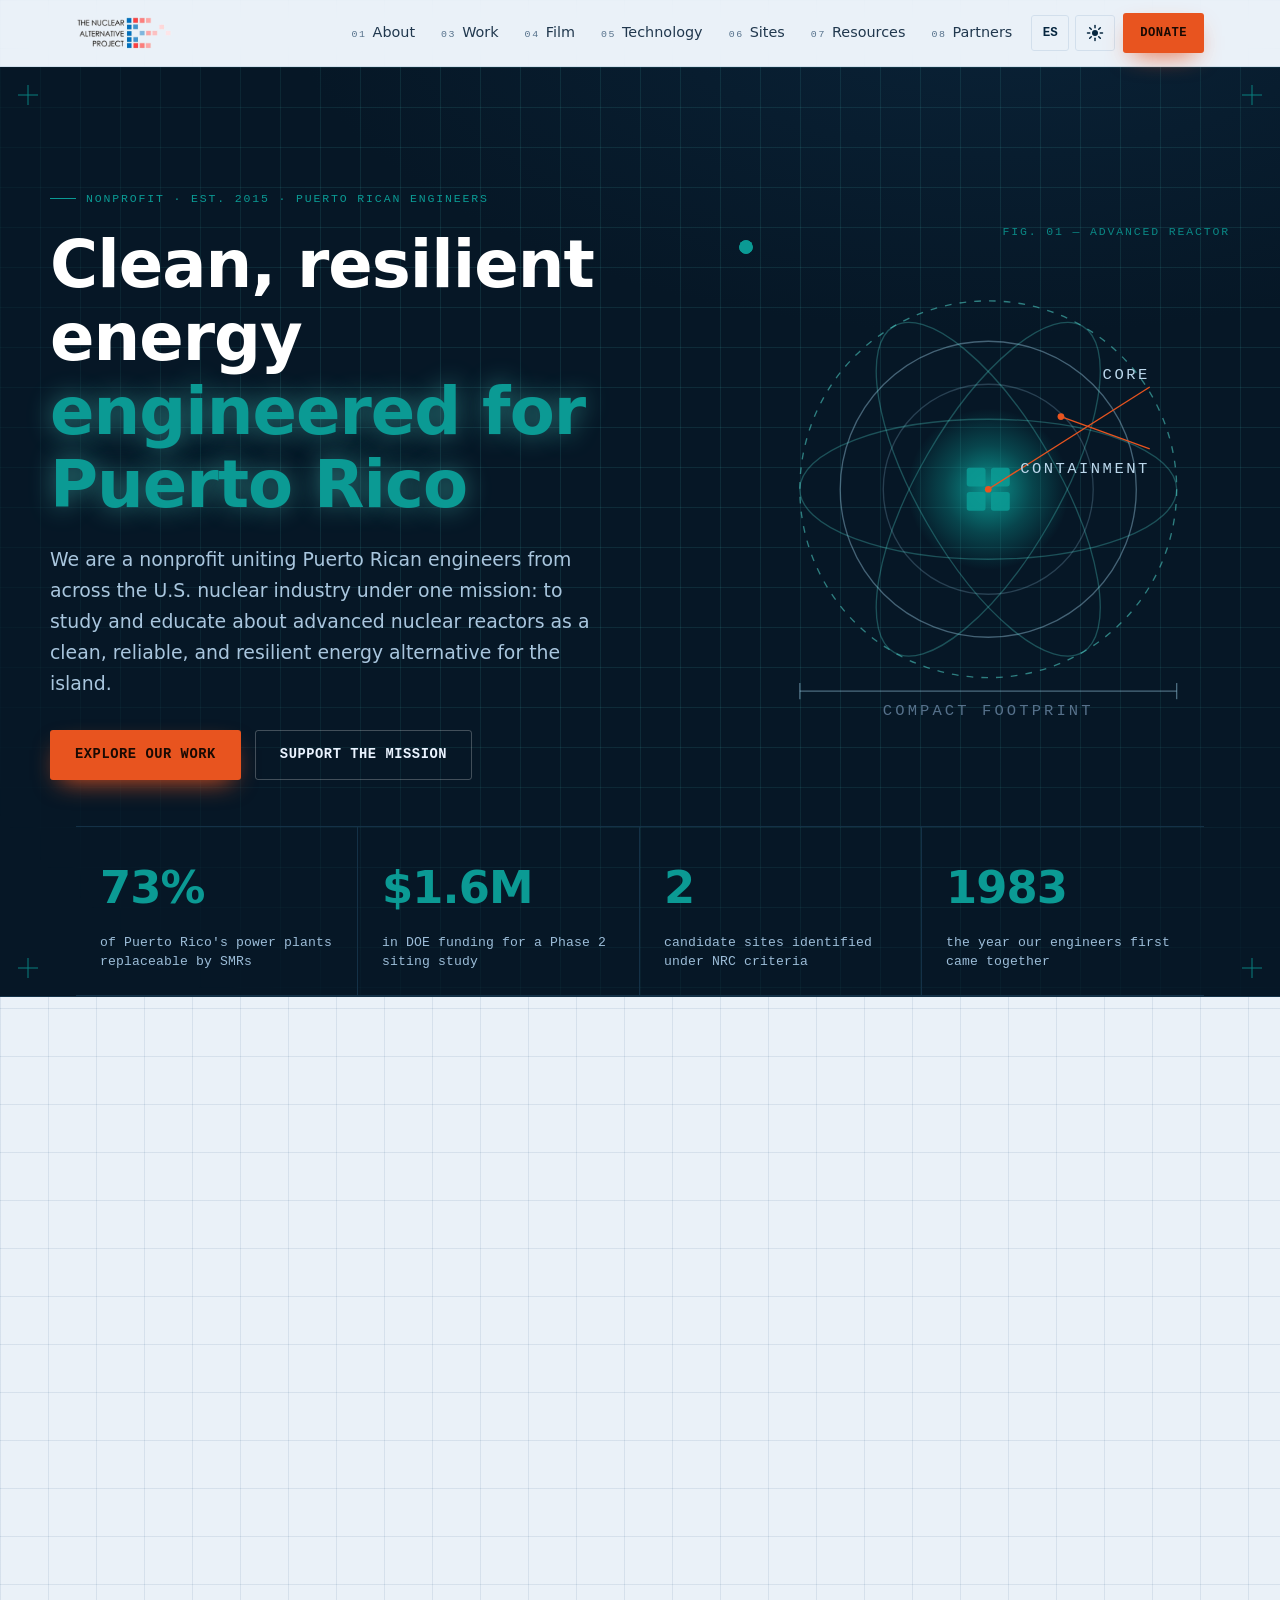
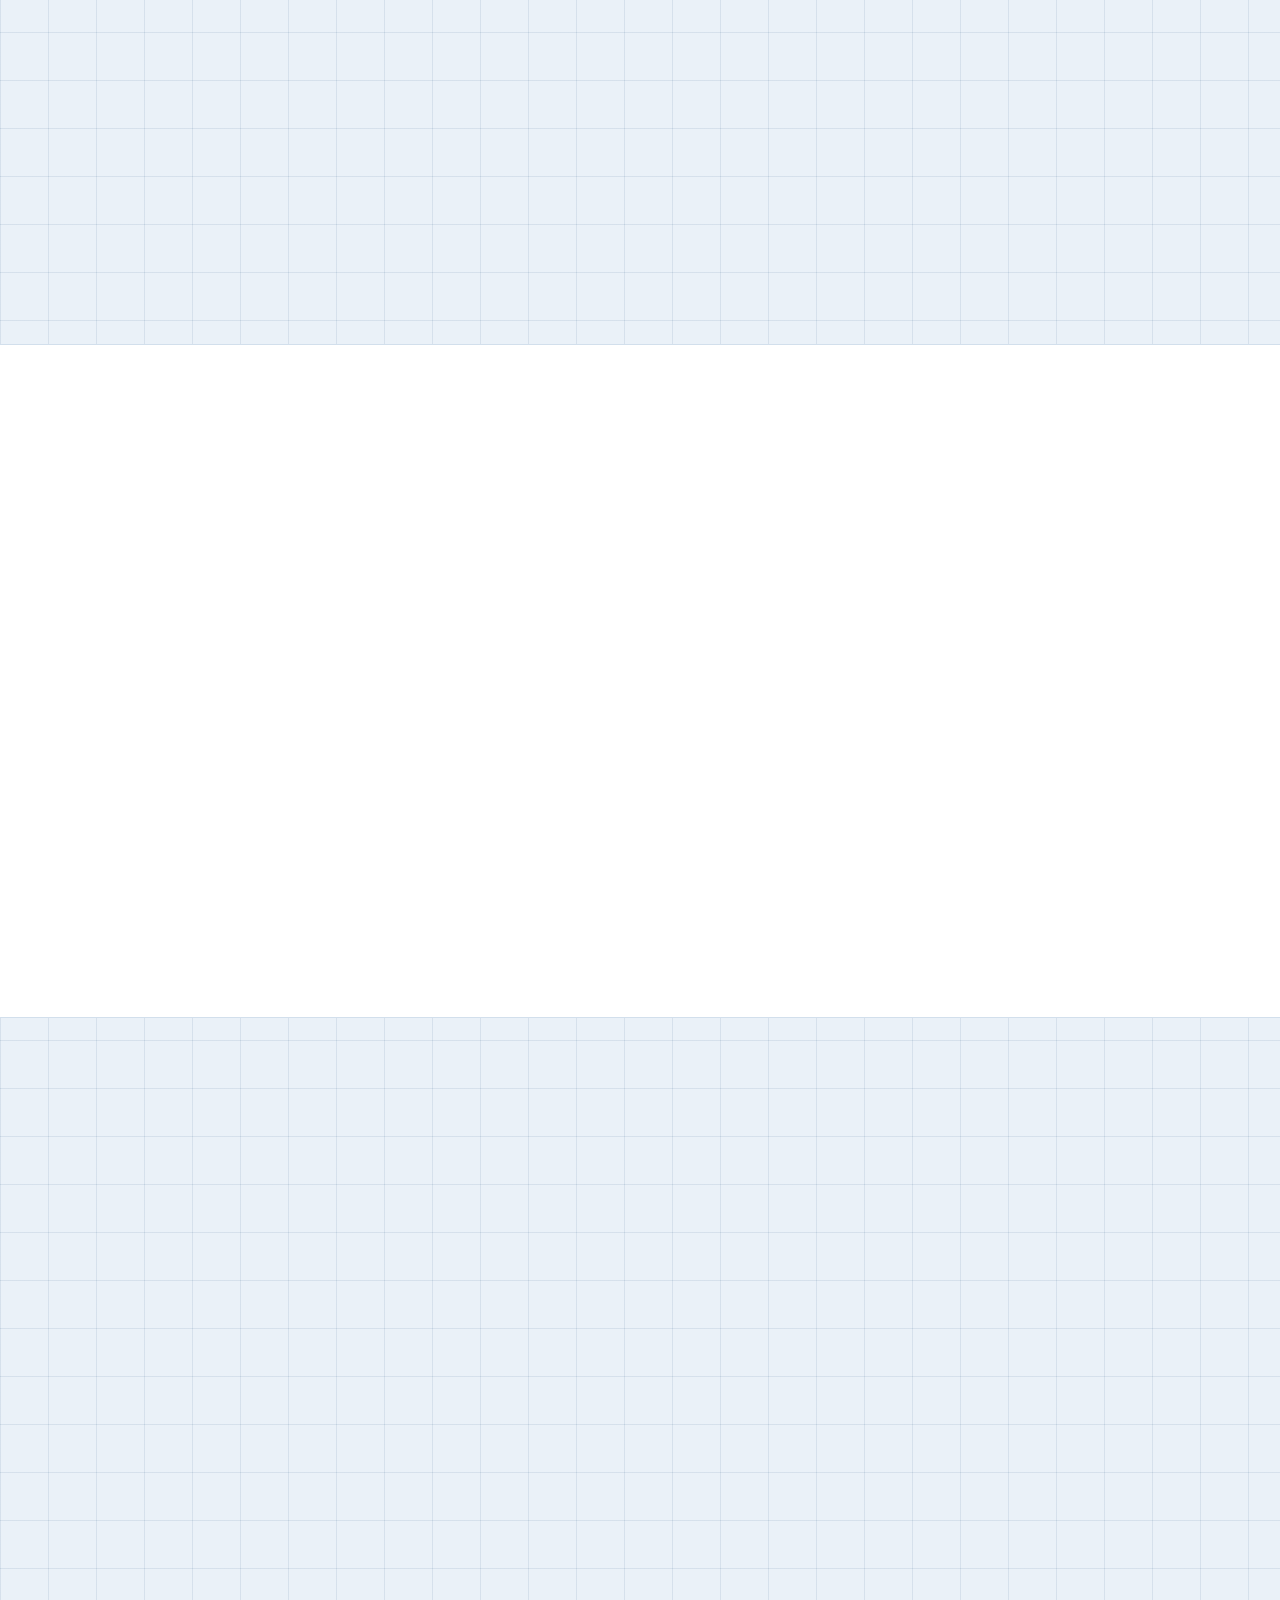
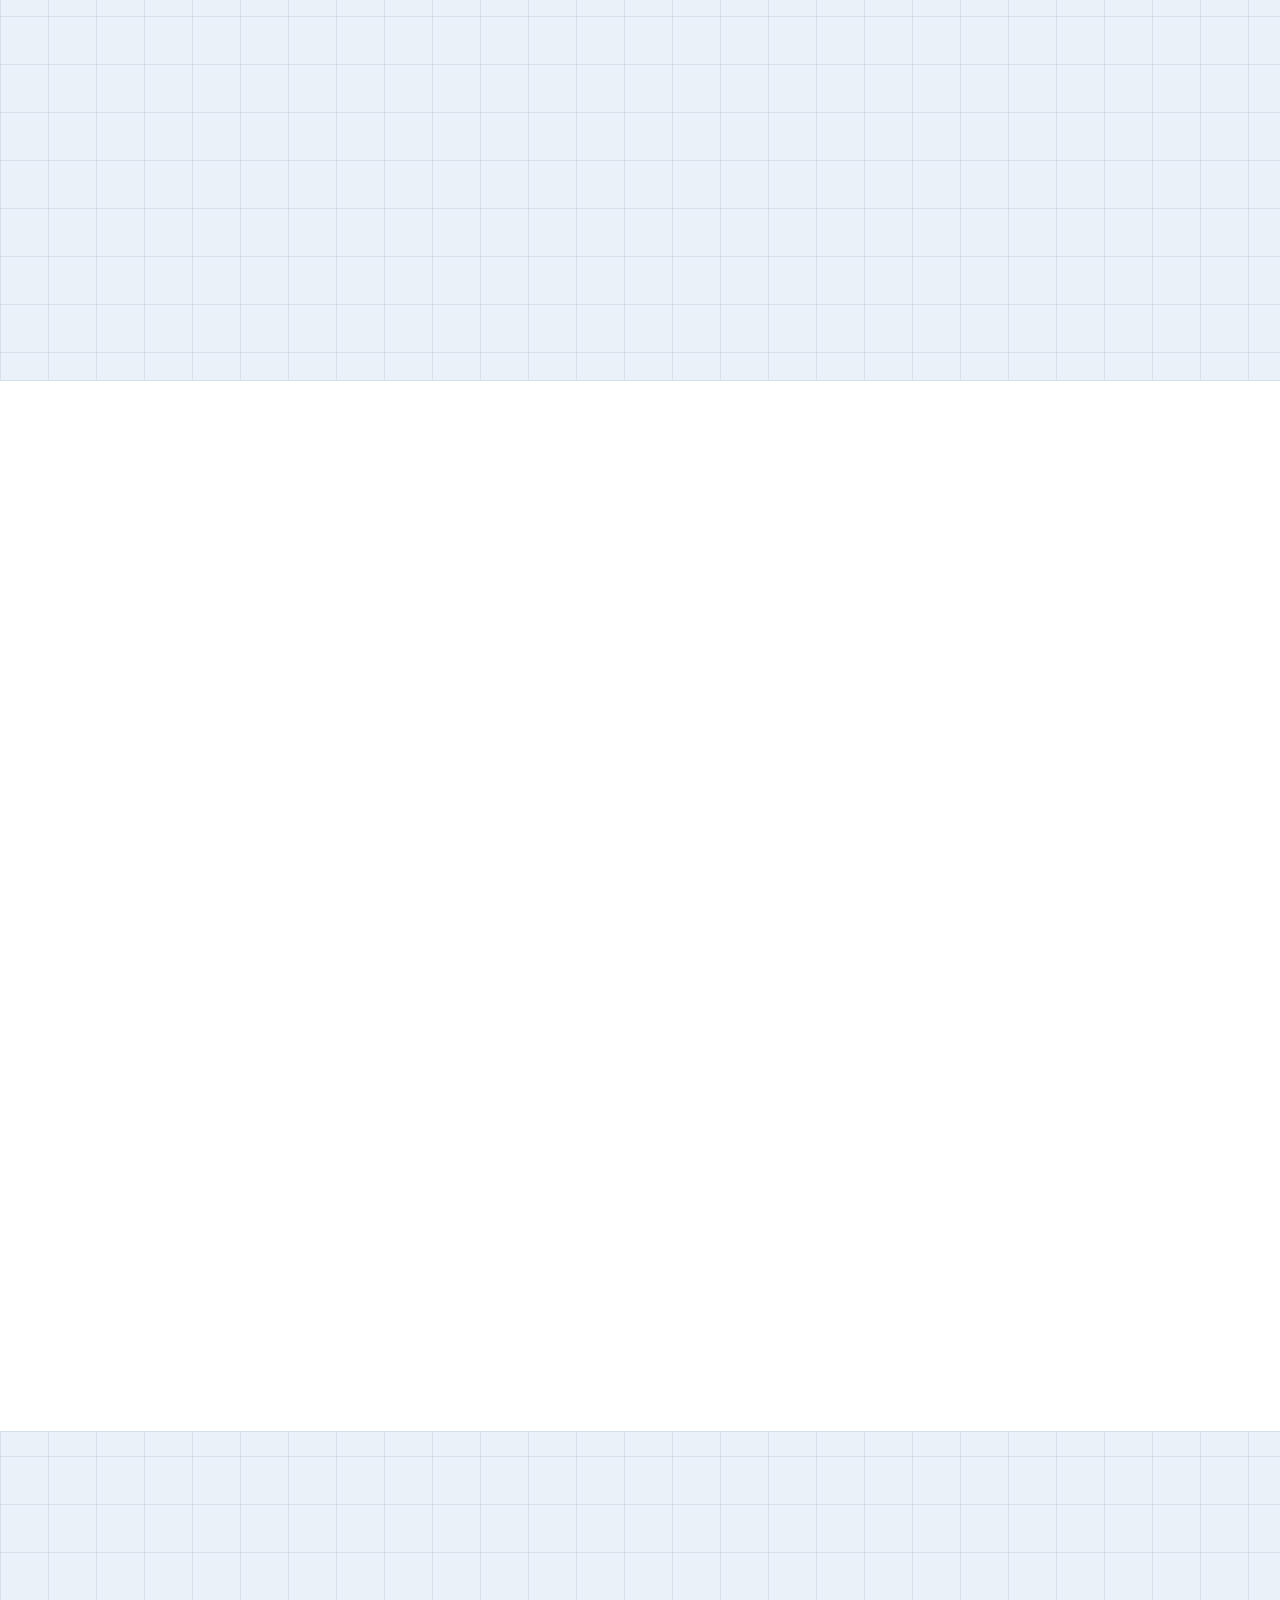
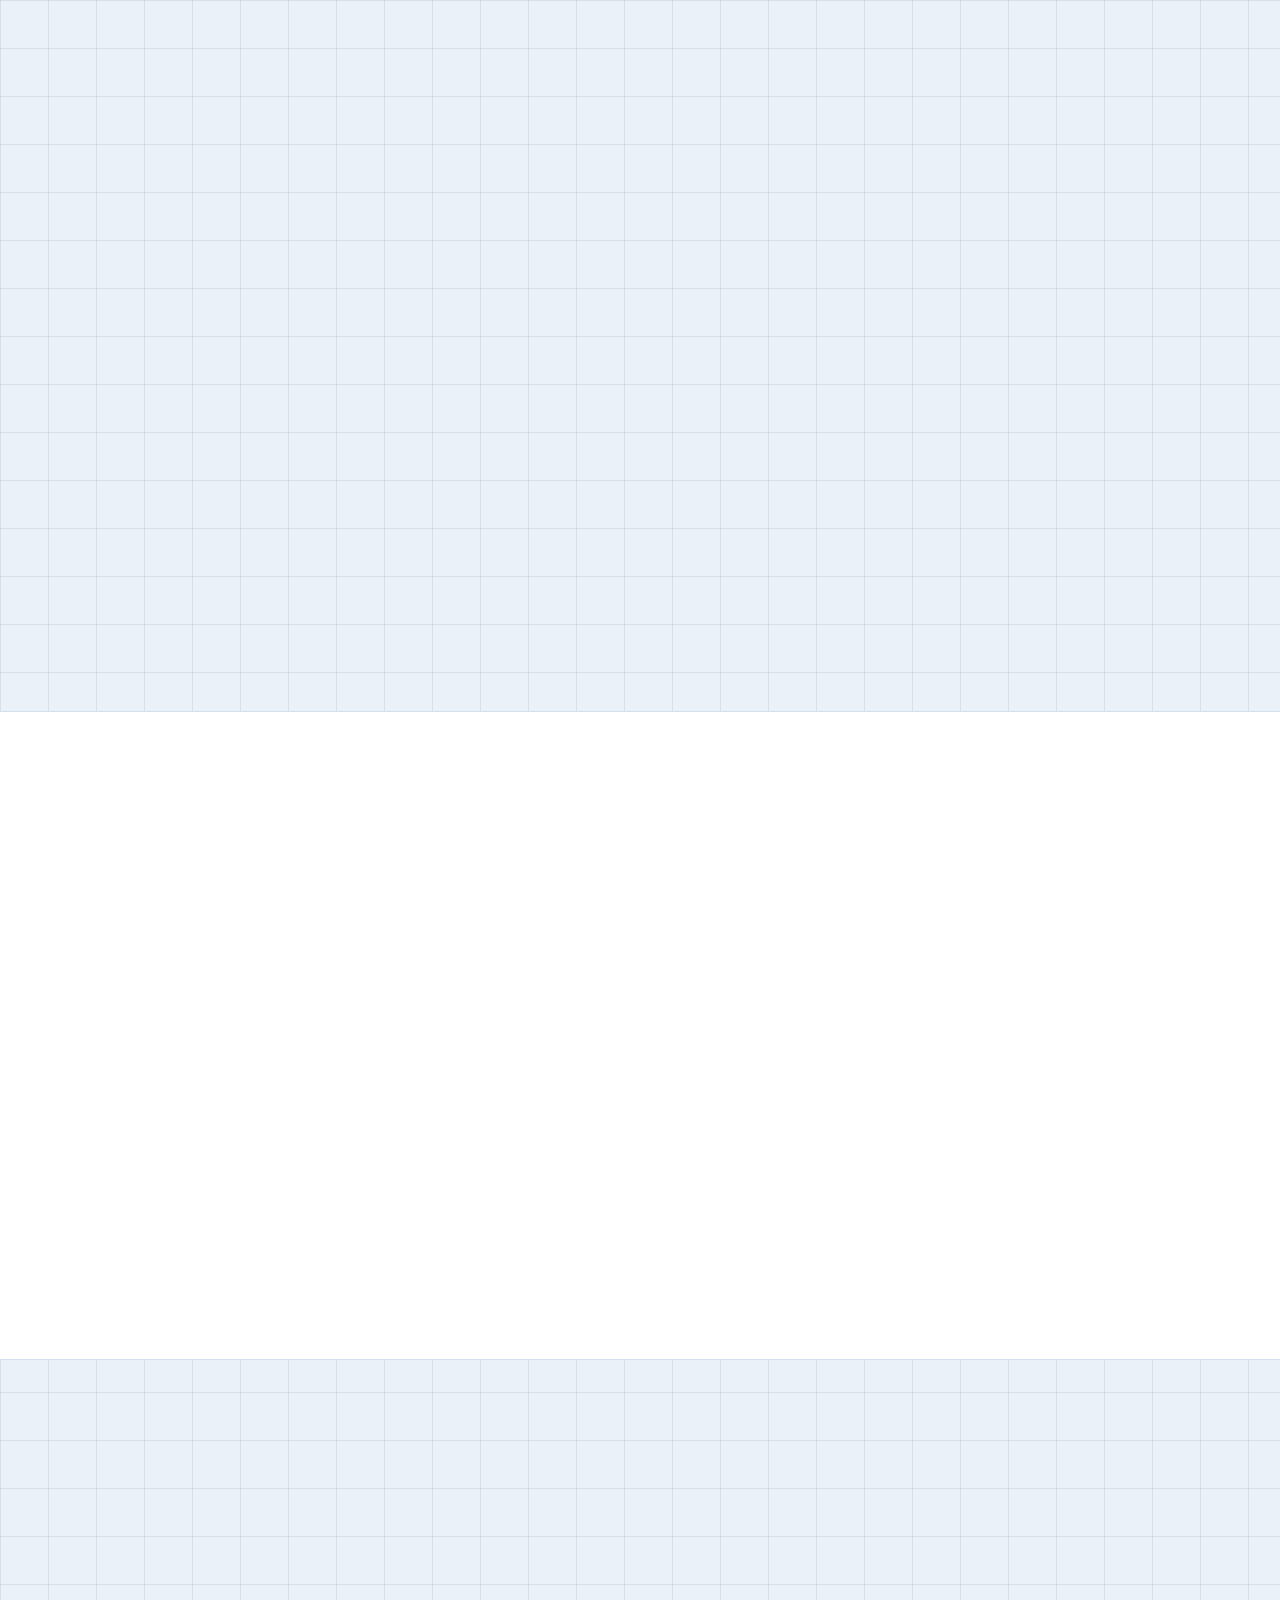
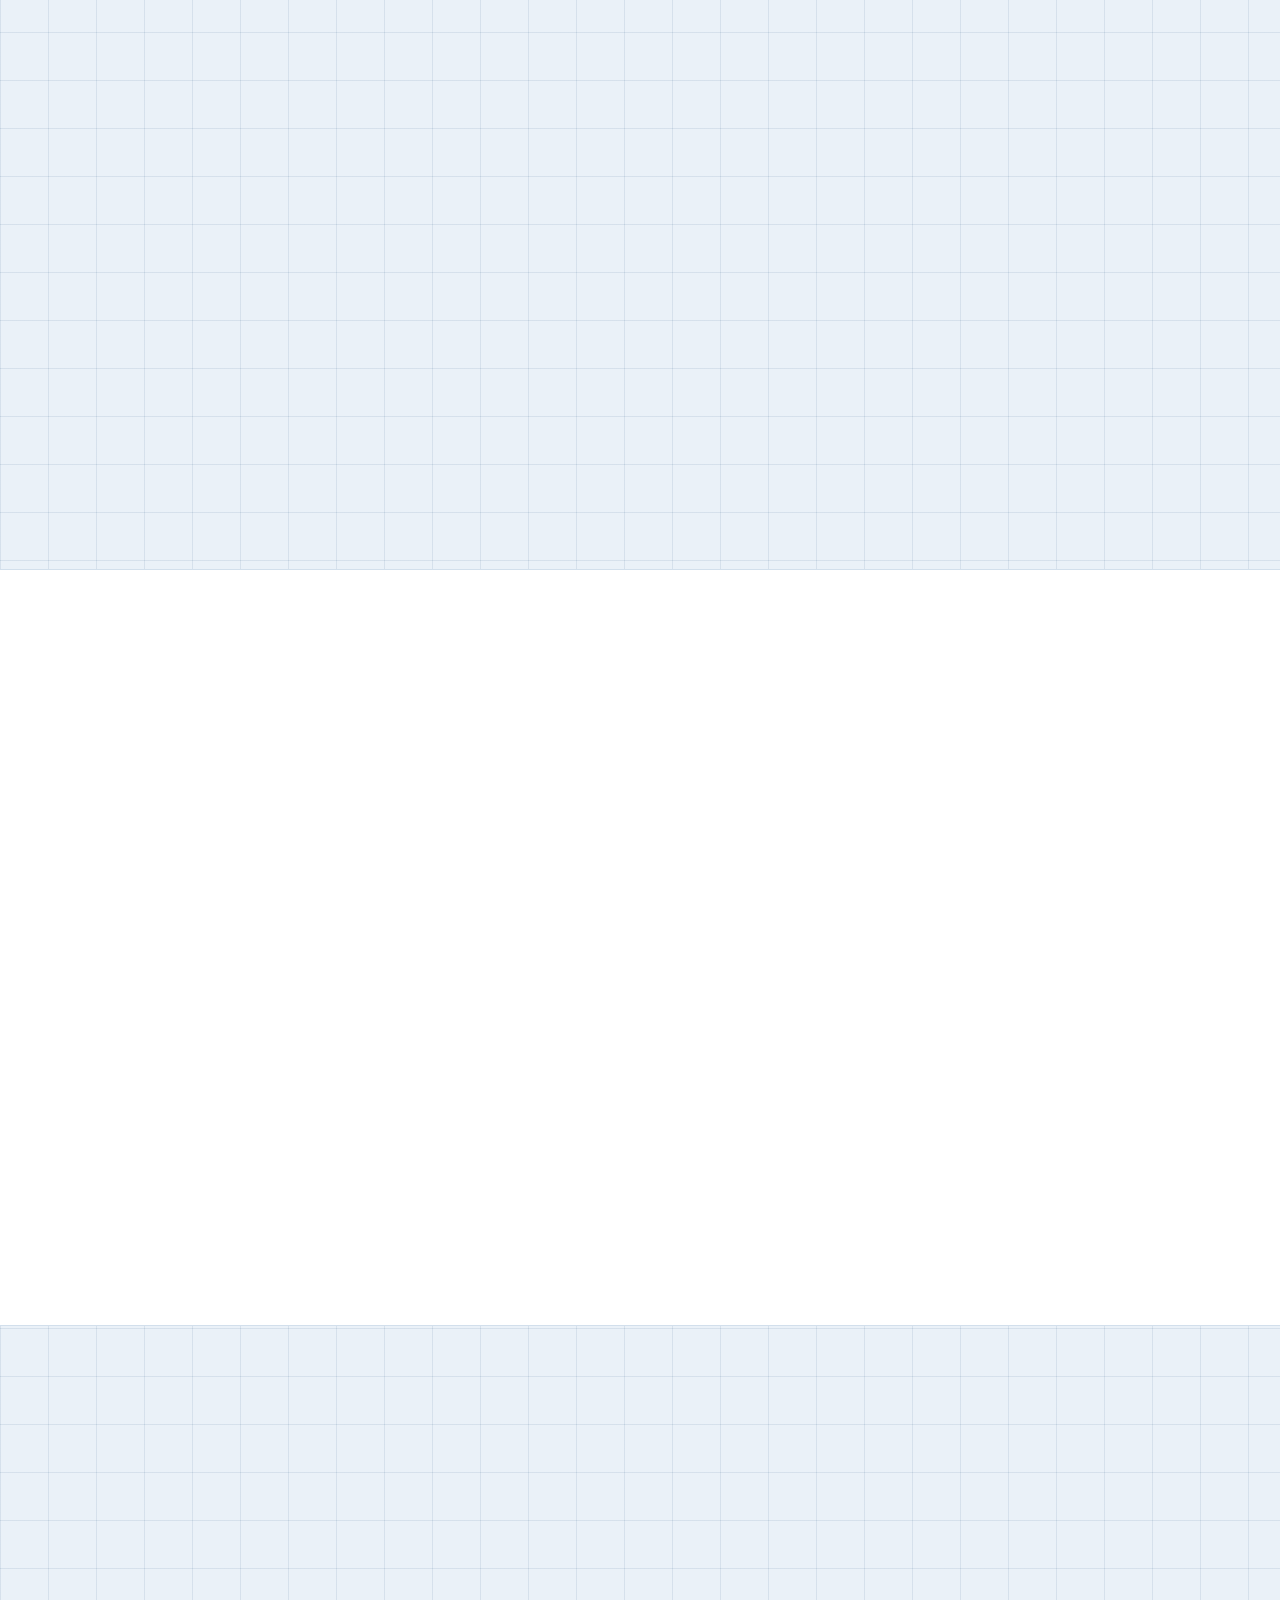
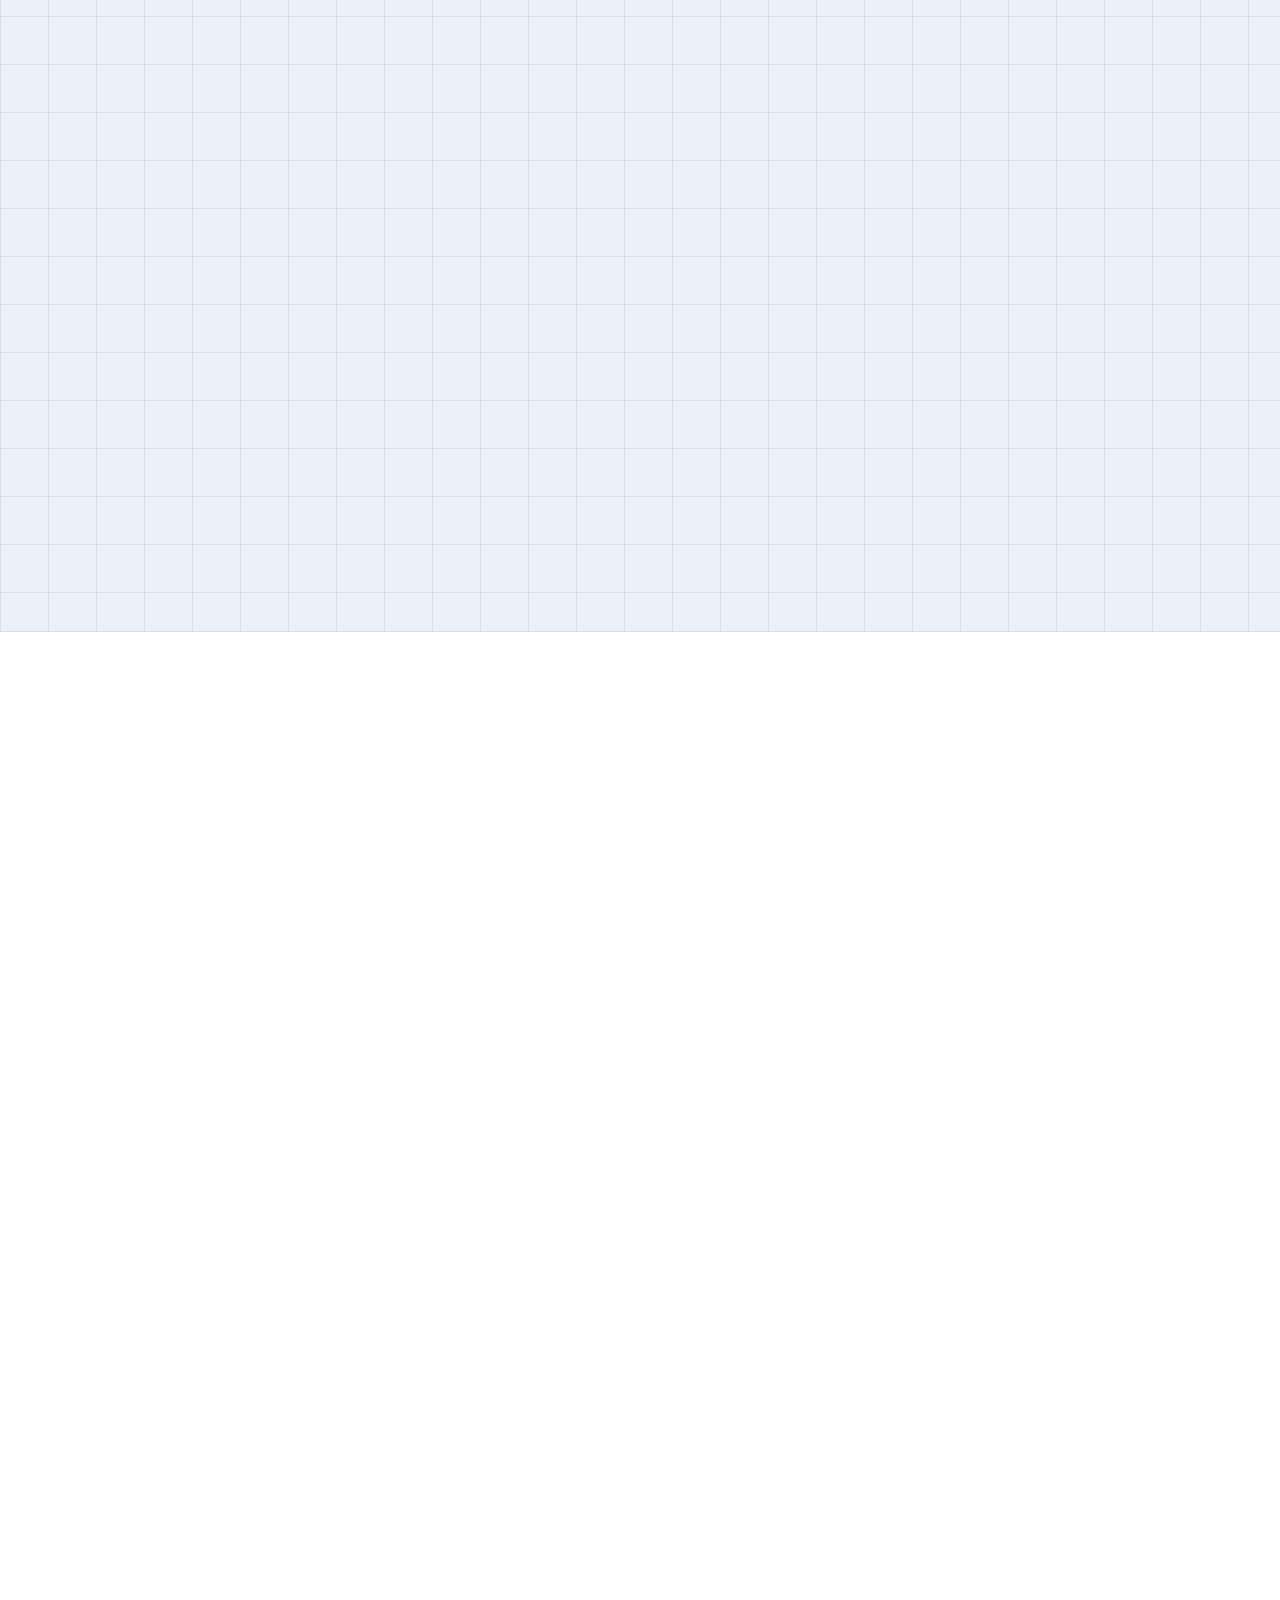
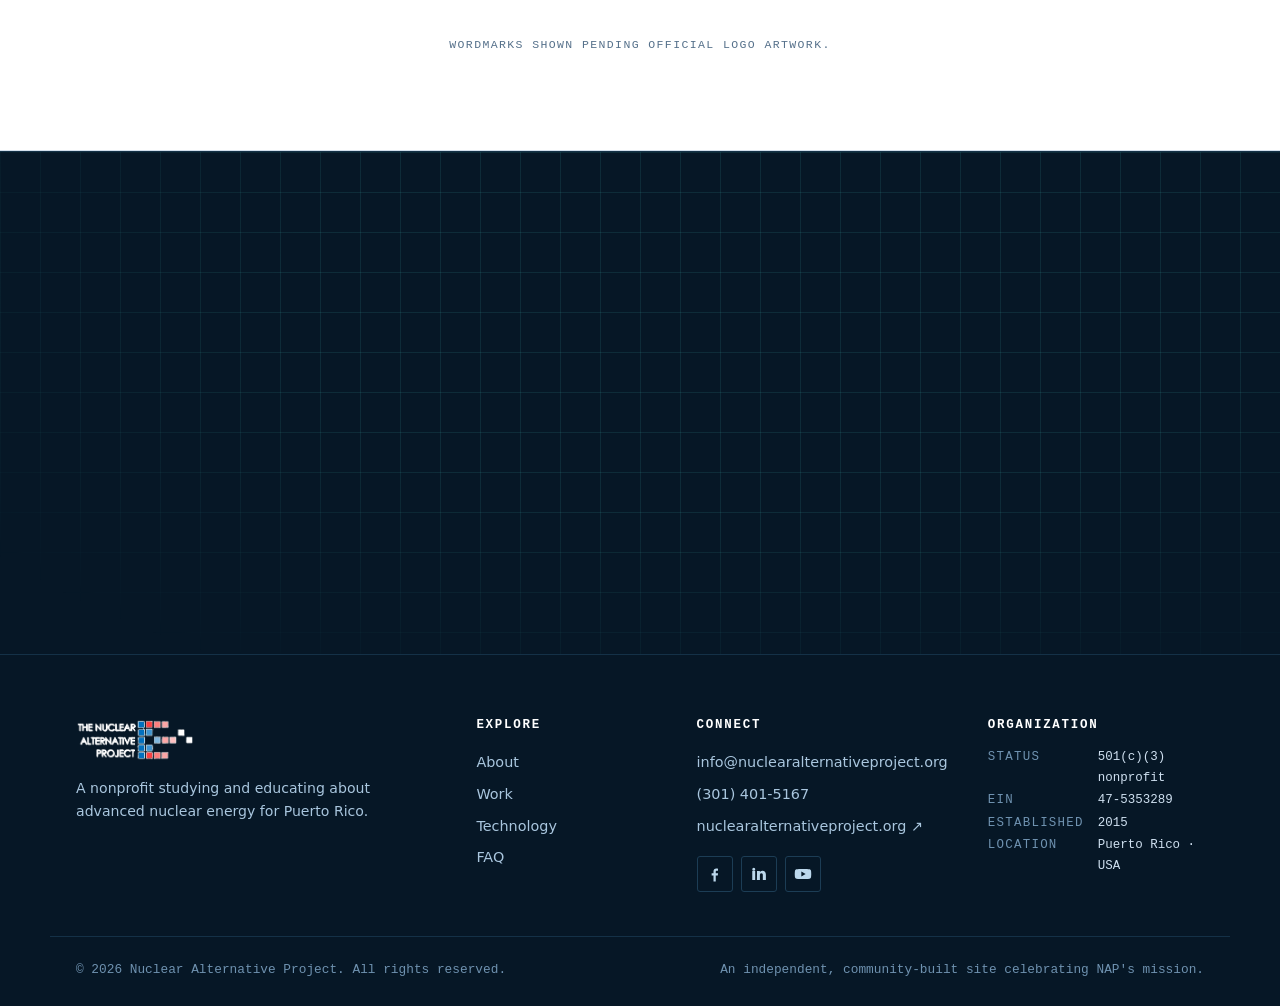
==== index.html @ 12206532 "Use real satellite site map in Sites section (§06) Replace the stylized SVG map with the provided sa" ====
<!DOCTYPE html>
<html lang="en" class="no-js">
<head>
  <meta charset="UTF-8" />
  <meta name="viewport" content="width=device-width, initial-scale=1.0" />
  <meta http-equiv="Content-Security-Policy" content="default-src 'self'; base-uri 'self'; object-src 'none'; script-src 'self' 'sha256-XwWdy3h8RLzX10dUs9n/fCAkQc+XFysyIb7c80Ymdkw='; style-src 'self' https://fonts.googleapis.com; font-src 'self' https://fonts.gstatic.com; img-src 'self' data: https://static.wixstatic.com; frame-src https://www.youtube-nocookie.com https://www.youtube.com; connect-src 'self'; form-action 'self'; manifest-src 'self'; upgrade-insecure-requests" />
  <meta name="referrer" content="strict-origin-when-cross-origin" />
  <title>Nuclear Alternative Project — Clean, Resilient Energy for Puerto Rico</title>
  <meta name="description" content="The Nuclear Alternative Project (NAP) is a nonprofit of Puerto Rican engineers studying and educating about advanced nuclear reactors — small modular reactors (SMRs) and microreactors — for a clean, resilient Puerto Rico." />
  <meta name="theme-color" content="#071c33" />
  <meta property="og:title" content="Nuclear Alternative Project" />
  <meta property="og:description" content="Clean, resilient, reliable energy for Puerto Rico through advanced nuclear technology." />
  <meta property="og:type" content="website" />
  <link rel="preconnect" href="https://fonts.googleapis.com" />
  <link rel="preconnect" href="https://fonts.gstatic.com" crossorigin />
  <link href="https://fonts.googleapis.com/css2?family=Space+Grotesk:wght@400;500;600;700&family=IBM+Plex+Mono:wght@400;500;600&family=Inter:wght@400;500;600;700&display=swap" rel="stylesheet" />
  <link rel="stylesheet" href="styles.css" />
  <link rel="icon" type="image/svg+xml" href="assets/favicon.svg" />
  <link rel="icon" type="image/png" sizes="32x32" href="assets/favicon-32.png" />
  <link rel="apple-touch-icon" href="assets/apple-touch-icon.png" />
</head>
<body>
  <script>document.documentElement.classList.remove("no-js");</script>
  <a class="skip-link" href="#main" data-i18n="skip">Skip to content</a>

  <!-- ===== HEADER / NAV ===== -->
  <header class="site-header" id="top">
    <div class="container nav-inner">
      <a href="#top" class="brand" aria-label="The Nuclear Alternative Project — home">
        <img src="assets/logo.png" alt="The Nuclear Alternative Project" class="brand-logo brand-logo-dark" width="1038" height="368" />
        <img src="assets/logo-light.png" alt="" aria-hidden="true" class="brand-logo brand-logo-light" width="1038" height="368" />
      </a>

      <nav class="main-nav" aria-label="Primary">
        <button class="nav-toggle" aria-expanded="false" aria-controls="nav-links" aria-label="Toggle navigation">
          <span></span><span></span><span></span>
        </button>
        <ul id="nav-links" class="nav-links">
          <li><a href="#about"><span class="nav-idx">01</span> <span data-i18n="nav_about">About</span></a></li>
          <li><a href="#work"><span class="nav-idx">03</span> <span data-i18n="nav_work">Work</span></a></li>
          <li><a href="#film"><span class="nav-idx">04</span> <span data-i18n="nav_film">Film</span></a></li>
          <li><a href="#technology"><span class="nav-idx">05</span> <span data-i18n="nav_tech">Technology</span></a></li>
          <li><a href="#sites"><span class="nav-idx">06</span> <span data-i18n="nav_sites">Sites</span></a></li>
          <li><a href="#resources"><span class="nav-idx">07</span> <span data-i18n="nav_resources">Resources</span></a></li>
          <li><a href="#partners"><span class="nav-idx">08</span> <span data-i18n="nav_partners">Partners</span></a></li>
          <li class="nav-controls">
            <button id="lang-toggle" class="pill-btn" aria-label="Switch language">ES</button>
            <button id="theme-toggle" class="pill-btn" aria-label="Toggle dark mode">
              <svg class="icon-sun" viewBox="0 0 24 24" width="18" height="18"><circle cx="12" cy="12" r="4" fill="currentColor"/><g stroke="currentColor" stroke-width="2" stroke-linecap="round"><line x1="12" y1="2" x2="12" y2="5"/><line x1="12" y1="19" x2="12" y2="22"/><line x1="2" y1="12" x2="5" y2="12"/><line x1="19" y1="12" x2="22" y2="12"/><line x1="4.9" y1="4.9" x2="7" y2="7"/><line x1="17" y1="17" x2="19.1" y2="19.1"/><line x1="4.9" y1="19.1" x2="7" y2="17"/><line x1="17" y1="7" x2="19.1" y2="4.9"/></g></svg>
              <svg class="icon-moon" viewBox="0 0 24 24" width="18" height="18"><path d="M21 12.8A9 9 0 1 1 11.2 3a7 7 0 0 0 9.8 9.8z" fill="currentColor"/></svg>
            </button>
          </li>
          <li><a href="#involved" class="btn btn-sm btn-primary nav-cta" data-i18n="nav_donate">Donate</a></li>
        </ul>
      </nav>
    </div>
  </header>

  <main id="main">
    <!-- ===== HERO: BLUEPRINT SHEET ===== -->
    <section class="hero">
      <div class="sheet-grid" aria-hidden="true"></div>
      <span class="reg-mark rm-tl" aria-hidden="true"></span>
      <span class="reg-mark rm-tr" aria-hidden="true"></span>
      <span class="reg-mark rm-bl" aria-hidden="true"></span>
      <span class="reg-mark rm-br" aria-hidden="true"></span>

      <div class="container hero-inner">
        <div class="hero-copy">
          <p class="mono-eyebrow" data-i18n="hero_eyebrow">Nonprofit · Est. 2015 · Puerto Rican engineers</p>
          <h1 class="hero-title">
            <span data-i18n="hero_title_1">Clean, resilient energy</span>
            <span class="glow-word" data-i18n="hero_title_2">engineered for Puerto Rico</span>
          </h1>
          <p class="hero-sub" data-i18n="hero_sub">
            We are a nonprofit uniting Puerto Rican engineers from across the U.S. nuclear
            industry under one mission: to study and educate about advanced nuclear reactors
            as a clean, reliable, and resilient energy alternative for the island.
          </p>
          <div class="hero-cta">
            <a href="#work" class="btn btn-primary" data-i18n="hero_cta1">Explore our work</a>
            <a href="#involved" class="btn btn-ghost" data-i18n="hero_cta2">Support the mission</a>
          </div>
        </div>

        <!-- Signature element: annotated reactor schematic -->
        <figure class="reactor-fig" aria-label="Annotated schematic of an advanced nuclear reactor">
          <figcaption class="fig-cap"><span data-i18n="fig_label">FIG. 01 — ADVANCED REACTOR</span></figcaption>
          <svg viewBox="0 0 360 360" class="reactor" role="img">
            <defs>
              <radialGradient id="coreGlow" cx="50%" cy="50%" r="50%">
                <stop offset="0%" stop-color="var(--cyan)" stop-opacity="0.95"/>
                <stop offset="55%" stop-color="var(--cyan)" stop-opacity="0.35"/>
                <stop offset="100%" stop-color="var(--cyan)" stop-opacity="0"/>
              </radialGradient>
            </defs>
            <!-- containment rings -->
            <circle cx="180" cy="180" r="140" class="rf-line rf-dash"/>
            <circle cx="180" cy="180" r="110" class="rf-line"/>
            <circle cx="180" cy="180" r="78" class="rf-line rf-faint"/>
            <!-- orbits -->
            <g class="orbits">
              <ellipse cx="180" cy="180" rx="140" ry="52" class="rf-orbit"/>
              <ellipse cx="180" cy="180" rx="140" ry="52" class="rf-orbit" transform="rotate(60 180 180)"/>
              <ellipse cx="180" cy="180" rx="140" ry="52" class="rf-orbit" transform="rotate(120 180 180)"/>
              <circle r="5" class="electron e1"/>
              <circle r="5" class="electron e2"/>
              <circle r="5" class="electron e3"/>
            </g>
            <!-- glowing core -->
            <circle cx="180" cy="180" r="60" fill="url(#coreGlow)" class="core-glow"/>
            <g class="core-cells">
              <rect x="164" y="164" width="14" height="14" rx="2"/>
              <rect x="182" y="164" width="14" height="14" rx="2"/>
              <rect x="164" y="182" width="14" height="14" rx="2"/>
              <rect x="182" y="182" width="14" height="14" rx="2"/>
            </g>
            <!-- dimension line -->
            <g class="dim">
              <line x1="40" y1="330" x2="320" y2="330"/>
              <line x1="40" y1="324" x2="40" y2="336"/>
              <line x1="320" y1="324" x2="320" y2="336"/>
            </g>
            <!-- leader annotations (kept inside viewBox, end-anchored) -->
            <g class="leader">
              <line x1="180" y1="180" x2="300" y2="104"/>
              <circle cx="180" cy="180" r="2.5"/>
              <text x="300" y="98" class="ann" text-anchor="end" data-i18n="ann_core">CORE</text>
            </g>
            <g class="leader">
              <line x1="234" y1="126" x2="300" y2="150"/>
              <circle cx="234" cy="126" r="2.5"/>
              <text x="300" y="168" class="ann" text-anchor="end" data-i18n="ann_containment">CONTAINMENT</text>
            </g>
            <text x="180" y="348" class="ann dim-label" text-anchor="middle" data-i18n="ann_footprint">COMPACT FOOTPRINT</text>
          </svg>
        </figure>
      </div>

      <!-- Control-panel readout of key figures -->
      <div class="container">
        <dl class="readout" aria-label="Key facts">
          <div class="ro-item">
            <dt class="stat-num" data-count="74" data-suffix="%">0%</dt>
            <dd data-i18n="stat_74">of Puerto Rico's power plants replaceable by SMRs</dd>
          </div>
          <div class="ro-item">
            <dt class="stat-num" data-count="1.6" data-prefix="$" data-suffix="M" data-decimals="1">$0M</dt>
            <dd data-i18n="stat_grant">in DOE funding for a Phase 2 siting study</dd>
          </div>
          <div class="ro-item">
            <dt class="stat-num" data-count="2" data-suffix="">0</dt>
            <dd data-i18n="stat_sites">candidate sites identified under NRC criteria</dd>
          </div>
          <div class="ro-item">
            <dt class="stat-num" data-count="2015" data-plain="true">0</dt>
            <dd data-i18n="stat_year">the year our engineers first came together</dd>
          </div>
        </dl>
      </div>
    </section>

    <!-- ===== 01 · ABOUT ===== -->
    <section id="about" class="section">
      <div class="container grid-2">
        <div class="reveal">
          <p class="kicker"><span class="idx">§ 01</span><span data-i18n="about_eyebrow">Who we are</span></p>
          <h2 class="section-title" data-i18n="about_title">Engineers from the island, for the island</h2>
          <p data-i18n="about_p1">
            The Nuclear Alternative Project (NAP) is a 501(c)(3) nonprofit created by a group of
            Puerto Rican engineers working across the U.S. nuclear industry. We came together
            around a shared belief: Puerto Rico deserves an energy future that is clean,
            affordable, and strong enough to withstand the next storm.
          </p>
          <p data-i18n="about_p2">
            Our mission is to educate communities in Puerto Rico about nuclear energy in a way
            that facilitates the free and open exchange of information — so that decisions about
            the island's energy future are made with facts, not fear.
          </p>
          <blockquote class="pull-quote" data-i18n="about_quote">
            "A strong and modern Puerto Rico, powered by a clean energy portfolio that includes
            nuclear."
          </blockquote>
        </div>
        <figure class="reveal photo-figure">
          <div class="photo-frame">
            <span class="map-corner mc-tl"></span><span class="map-corner mc-tr"></span>
            <span class="map-corner mc-bl"></span><span class="map-corner mc-br"></span>
            <img
              src="https://static.wixstatic.com/media/d17790_5c11a8a1fcba495e87a8a1180fde110b~mv2.jpg/v1/fill/w_829,h_605,al_c,q_85,usm_0.66_1.00_0.01,enc_avif,quality_auto/d17790_5c11a8a1fcba495e87a8a1180fde110b~mv2.jpg"
              alt="The Nuclear Alternative Project team — Puerto Rican engineers from the U.S. nuclear industry"
              loading="lazy" />
          </div>
          <figcaption class="photo-cap" data-i18n="about_photo_cap">The NAP team — Puerto Rican engineers behind the mission</figcaption>
        </figure>
      </div>

      <div class="container about-cards-row">
        <div class="mini-card reveal">
          <span class="card-tag">01 / EDU</span>
          <h3 data-i18n="value1_t">Educate</h3>
          <p data-i18n="value1_p">Clear, honest information about advanced nuclear for communities, students, and leaders.</p>
        </div>
        <div class="mini-card reveal">
          <span class="card-tag">02 / R&amp;D</span>
          <h3 data-i18n="value2_t">Study</h3>
          <p data-i18n="value2_p">Rigorous, DOE-funded feasibility and siting research grounded in engineering.</p>
        </div>
        <div class="mini-card reveal">
          <span class="card-tag">03 / PWR</span>
          <h3 data-i18n="value3_t">Empower</h3>
          <p data-i18n="value3_p">Giving Puerto Ricans the tools to shape a resilient, self-reliant energy future.</p>
        </div>
      </div>
    </section>

    <!-- ===== 02 · THE CHALLENGE ===== -->
    <section id="challenge" class="section section-alt">
      <div class="container">
        <header class="section-head reveal">
          <p class="head-rule"><span class="idx">§ 02</span><span class="head-eyebrow" data-i18n="challenge_eyebrow">The Challenge</span></p>
          <h2 class="section-title" data-i18n="challenge_title">A grid pushed to its limits</h2>
          <p class="section-lead" data-i18n="challenge_lead">
            When Hurricane María struck in 2017, it exposed how fragile Puerto Rico's aging,
            fossil-fuel-dependent grid truly is. Rebuilding stronger means rethinking how the
            island generates power.
          </p>
        </header>
        <div class="challenge-grid">
          <div class="challenge-card reveal"><span class="c-num">01</span><h3 data-i18n="ch1_t">Imported fossil fuels</h3><p data-i18n="ch1_p">The island relies heavily on imported oil and gas, exposing families and industry to volatile, high electricity prices.</p></div>
          <div class="challenge-card reveal"><span class="c-num">02</span><h3 data-i18n="ch2_t">Vulnerable to storms</h3><p data-i18n="ch2_p">Centralized plants and long transmission lines are easily knocked out — leaving communities dark for weeks after a hurricane.</p></div>
          <div class="challenge-card reveal"><span class="c-num">03</span><h3 data-i18n="ch3_t">Clean-energy goals</h3><p data-i18n="ch3_p">Puerto Rico has committed to 100% renewable electricity — a goal that needs firm, carbon-free power to stay reliable day and night.</p></div>
          <div class="challenge-card reveal"><span class="c-num">04</span><h3 data-i18n="ch4_t">Resilience by design</h3><p data-i18n="ch4_p">The path forward is a web of microgrids that can keep hospitals, water, and homes running when the grid goes down.</p></div>
        </div>
      </div>
    </section>

    <!-- ===== 03 · OUR WORK / TIMELINE ===== -->
    <section id="work" class="section">
      <div class="container">
        <header class="section-head reveal">
          <p class="head-rule"><span class="idx">§ 03</span><span class="head-eyebrow" data-i18n="work_eyebrow">Our Work</span></p>
          <h2 class="section-title" data-i18n="work_title">From an idea to a national research effort</h2>
          <p class="section-lead" data-i18n="work_lead">
            What began as volunteer engineers sharing a vision is now a multi-year program funded
            by the U.S. Department of Energy and supported by national laboratories.
          </p>
        </header>

        <ol class="timeline">
          <li class="reveal">
            <span class="tl-year">2015</span>
            <div class="tl-body">
              <h3 data-i18n="tl1_t">The team comes together</h3>
              <p data-i18n="tl1_p">Puerto Rican engineers working in the U.S. nuclear industry unite around a shared mission to study advanced reactors for the island.</p>
            </div>
          </li>
          <li class="reveal">
            <span class="tl-year">2019</span>
            <div class="tl-body">
              <h3 data-i18n="tl2_t">DOE feasibility grant</h3>
              <p data-i18n="tl2_p">The U.S. Department of Energy Office of Nuclear Energy funds NAP to study market conditions, the legal framework, existing infrastructure, and public perception.</p>
            </div>
          </li>
          <li class="reveal">
            <span class="tl-year">2020</span>
            <div class="tl-body">
              <h3 data-i18n="tl3_t">Landmark feasibility study</h3>
              <p data-i18n="tl3_p">NAP publishes the "Preliminary Feasibility Study for SMRs and Microreactors for Puerto Rico," concluding that small reactors could replace up to 74% of the island's existing power plants — economically and technically feasible.</p>
            </div>
          </li>
          <li class="reveal">
            <span class="tl-year">2021+</span>
            <div class="tl-body">
              <h3 data-i18n="tl4_t">Phase 2: siting study</h3>
              <p data-i18n="tl4_p">With over $1.6M in additional DOE funding, NAP advances to a site-suitability study, identifying two candidate sites using Nuclear Regulatory Commission criteria.</p>
            </div>
          </li>
        </ol>
      </div>
    </section>

    <!-- ===== 04 · FILM ===== -->
    <section id="film" class="section section-alt">
      <div class="container">
        <header class="section-head reveal">
          <p class="head-rule"><span class="idx">§ 04</span><span class="head-eyebrow" data-i18n="film_eyebrow">Archive Film</span></p>
          <h2 class="section-title" data-i18n="film_title">Puerto Rico's nuclear story, on film</h2>
          <p class="section-lead" data-i18n="film_lead">
            Nuclear power in Puerto Rico isn't new. This 1967 documentary follows the BONUS
            reactor — the Boiling Nuclear Superheat power station in Rincón — a first-of-its-kind
            plant built on the island. It's the history that today's advanced-reactor vision builds on.
          </p>
        </header>
        <figure class="video-figure reveal">
          <div class="video-frame">
            <span class="map-corner mc-tl"></span><span class="map-corner mc-tr"></span>
            <span class="map-corner mc-bl"></span><span class="map-corner mc-br"></span>
            <iframe
              src="https://www.youtube-nocookie.com/embed/yRYfUsY5W8o?start=376&rel=0"
              title="BONUS for Puerto Rico — Boiling Nuclear Superheat Reactor (1967)"
              loading="lazy"
              referrerpolicy="strict-origin-when-cross-origin"
              allow="accelerometer; autoplay; clipboard-write; encrypted-media; gyroscope; picture-in-picture; web-share"
              allowfullscreen></iframe>
          </div>
          <figcaption class="video-cap">
            <span data-i18n="film_cap">FIG. 02 — BONUS reactor · Rincón, Puerto Rico · 1967</span>
            <a href="https://www.youtube.com/watch?v=yRYfUsY5W8o&t=376s" target="_blank" rel="noopener noreferrer" class="ext" data-i18n="film_watch">Watch on YouTube ↗</a>
          </figcaption>
        </figure>
      </div>
    </section>

    <!-- ===== 05 · TECHNOLOGY ===== -->
    <section id="technology" class="section">
      <div class="container">
        <header class="section-head reveal">
          <p class="head-rule"><span class="idx">§ 05</span><span class="head-eyebrow" data-i18n="tech_eyebrow">The Technology</span></p>
          <h2 class="section-title" data-i18n="tech_title">Advanced reactors, right-sized for an island</h2>
          <p class="section-lead" data-i18n="tech_lead">
            Modern nuclear isn't the giant plants of the past. Advanced reactors are smaller,
            factory-built, and designed to be inherently safe — a natural fit for Puerto Rico's
            grid and geography.
          </p>
        </header>

        <div class="tech-grid">
          <article class="tech-card reveal">
            <div class="tech-spec"><span class="tech-badge" data-i18n="tech1_badge">Small Modular Reactor</span><span class="tech-rating">≤ 300 MW</span></div>
            <h3>SMR</h3>
            <p data-i18n="tech1_p">Reactors up to ~300 MW per unit, built in factories and shipped to site. Scalable to match demand and ideal for replacing retiring fossil plants.</p>
            <ul class="tech-list">
              <li data-i18n="tech1_l1">Factory-built &amp; scalable</li>
              <li data-i18n="tech1_l2">Firm, carbon-free power 24/7</li>
              <li data-i18n="tech1_l3">Pairs with solar &amp; wind</li>
            </ul>
          </article>

          <article class="tech-card reveal featured">
            <div class="tech-spec"><span class="tech-badge" data-i18n="tech2_badge">Microreactor</span><span class="tech-rating">≤ 20 MW</span></div>
            <h3>Micro</h3>
            <p data-i18n="tech2_p">Very small reactors (often under 20 MW) that can power a hospital, a town, or a microgrid — and keep running when the main grid fails.</p>
            <ul class="tech-list">
              <li data-i18n="tech2_l1">Perfect for microgrids</li>
              <li data-i18n="tech2_l2">Transportable &amp; fast to deploy</li>
              <li data-i18n="tech2_l3">Years of fuel without refueling</li>
            </ul>
          </article>

          <article class="tech-card reveal">
            <div class="tech-spec"><span class="tech-badge" data-i18n="tech3_badge">Why it fits</span><span class="tech-rating">24 / 7</span></div>
            <h3 data-i18n="tech3_h">Resilience</h3>
            <p data-i18n="tech3_p">Distributed advanced reactors complement a solar-dominated grid, stabilize prices for the manufacturing economy, and stay standing through hurricane season.</p>
            <ul class="tech-list">
              <li data-i18n="tech3_l1">Storm-hardened design</li>
              <li data-i18n="tech3_l2">Stable electricity prices</li>
              <li data-i18n="tech3_l3">Energy independence</li>
            </ul>
          </article>
        </div>
      </div>
    </section>

    <!-- ===== 06 · SITES ===== -->
    <section id="sites" class="section section-alt">
      <div class="container grid-2 sites-layout">
        <div class="reveal">
          <p class="kicker"><span class="idx">§ 06</span><span data-i18n="sites_eyebrow">Candidate Sites</span></p>
          <h2 class="section-title" data-i18n="sites_title">Two locations under study</h2>
          <p data-i18n="sites_lead">
            Applying Nuclear Regulatory Commission criteria — geology and seismology, weather,
            population, environmental impact, and security — NAP has identified two promising
            sites on the island.
          </p>
          <div class="site-list">
            <div class="site-item">
              <span class="site-tag dot-north">N</span>
              <div>
                <h3 data-i18n="site1_t">North Coast · near Manatí</h3>
                <p data-i18n="site1_p">Close to an established industrial hub on the island's north shore.</p>
              </div>
            </div>
            <div class="site-item">
              <span class="site-tag dot-east">E</span>
              <div>
                <h3 data-i18n="site2_t">East Coast · Roosevelt Roads</h3>
                <p data-i18n="site2_p">The former Roosevelt Roads Naval Station, with existing infrastructure and access.</p>
              </div>
            </div>
          </div>
        </div>

        <div class="reveal map-wrap">
          <div class="map-frame">
            <span class="map-corner mc-tl"></span><span class="map-corner mc-tr"></span>
            <span class="map-corner mc-bl"></span><span class="map-corner mc-br"></span>
            <img src="assets/sites-map.jpg" class="pr-map-img"
                 alt="Satellite map of Puerto Rico showing the two candidate sites: North Coast near Manatí (N) and East Coast at Roosevelt Roads (E)"
                 loading="lazy" width="1079" height="810" />
          </div>
          <p class="map-note"><span data-i18n="map_note">Candidate sites across Puerto Rico.</span> <span class="mono">18.2°N · 66.4°W</span></p>
        </div>
      </div>
    </section>

    <!-- ===== 07 · RESOURCES & NEWS ===== -->
    <section id="resources" class="section">
      <div class="container">
        <header class="section-head reveal">
          <p class="head-rule"><span class="idx">§ 07</span><span class="head-eyebrow" data-i18n="res_eyebrow">Resources &amp; News</span></p>
          <h2 class="section-title" data-i18n="res_title">Explore the research</h2>
          <p class="section-lead" data-i18n="res_lead">
            Everything NAP has published, plus coverage from the U.S. Department of Energy and
            national laboratories. All links open the official sources.
          </p>
        </header>
        <div class="res-grid">
          <a class="res-card reveal" href="https://www.nuclearalternativeproject.org/resources" target="_blank" rel="noopener noreferrer">
            <span class="res-tag">01 / LIBRARY</span>
            <h3 data-i18n="res1_t">Resource Library</h3>
            <p data-i18n="res1_p">NAP's public library of data and reports on nuclear energy for Puerto Rico.</p>
            <span class="res-link">nuclearalternativeproject.org/resources ↗</span>
          </a>
          <a class="res-card reveal" href="https://www.energy.gov/ne/articles/nuclear-alternative-project-abstract" target="_blank" rel="noopener noreferrer">
            <span class="res-tag">02 / STUDY</span>
            <h3 data-i18n="res2_t">DOE Feasibility Study</h3>
            <p data-i18n="res2_p">The Department of Energy abstract of the SMR &amp; microreactor feasibility study.</p>
            <span class="res-link">energy.gov ↗</span>
          </a>
          <a class="res-card reveal" href="https://inl.gov/nuclear-energy/resilient-power-to-puerto-rico/" target="_blank" rel="noopener noreferrer">
            <span class="res-tag">03 / LAB</span>
            <h3 data-i18n="res3_t">Idaho National Laboratory</h3>
            <p data-i18n="res3_p">"Bringing Resilient Power to Puerto Rico with Microreactors."</p>
            <span class="res-link">inl.gov ↗</span>
          </a>
          <a class="res-card reveal" href="https://www.nuclearalternativeproject.org/work" target="_blank" rel="noopener noreferrer">
            <span class="res-tag">04 / WORK</span>
            <h3 data-i18n="res4_t">Our Work</h3>
            <p data-i18n="res4_p">NAP's projects, phases, and progress toward advanced nuclear for the island.</p>
            <span class="res-link">nuclearalternativeproject.org/work ↗</span>
          </a>
          <a class="res-card reveal" href="https://www.nuclearalternativeproject.org/nuclear-puerto-rico" target="_blank" rel="noopener noreferrer">
            <span class="res-tag">05 / PR</span>
            <h3 data-i18n="res5_t">Nuclear for Puerto Rico</h3>
            <p data-i18n="res5_p">Why advanced nuclear fits the island's energy and resilience needs.</p>
            <span class="res-link">nuclearalternativeproject.org ↗</span>
          </a>
          <a class="res-card reveal" href="https://www.nuclearalternativeproject.org/about-1" target="_blank" rel="noopener noreferrer">
            <span class="res-tag">06 / ABOUT</span>
            <h3 data-i18n="res6_t">About &amp; Team</h3>
            <p data-i18n="res6_p">Meet the Puerto Rican engineers behind the Nuclear Alternative Project.</p>
            <span class="res-link">nuclearalternativeproject.org/about-1 ↗</span>
          </a>
        </div>
      </div>
    </section>

    <!-- ===== 08 · FAQ ===== -->
    <section id="faq" class="section section-alt">
      <div class="container narrow">
        <header class="section-head reveal">
          <p class="head-rule"><span class="idx">§ 08</span><span class="head-eyebrow" data-i18n="faq_eyebrow">Straight Answers</span></p>
          <h2 class="section-title" data-i18n="faq_title">Nuclear, honestly</h2>
          <p class="section-lead" data-i18n="faq_lead">The questions people ask us most — answered plainly.</p>
        </header>

        <div class="faq-list">
          <details class="faq-item reveal"><summary data-i18n="faq1_q">Is nuclear energy safe?</summary><p data-i18n="faq1_a">Nuclear is one of the safest ways to make electricity. Advanced reactors add passive safety features that shut the reactor down naturally — without operators or external power — making a serious accident extremely unlikely.</p></details>
          <details class="faq-item reveal"><summary data-i18n="faq2_q">What about nuclear waste?</summary><p data-i18n="faq2_a">Modern reactors produce small volumes of waste that are safely contained and monitored. Many advanced designs use fuel far more efficiently, and the total waste from decades of operation is remarkably compact.</p></details>
          <details class="faq-item reveal"><summary data-i18n="faq3_q">Can reactors survive a hurricane?</summary><p data-i18n="faq3_a">Yes. Reactors are among the most storm-hardened structures ever built, engineered to withstand extreme winds, flooding, and seismic events — and to keep delivering power when the rest of the grid is down.</p></details>
          <details class="faq-item reveal"><summary data-i18n="faq4_q">Does this replace solar and wind?</summary><p data-i18n="faq4_a">No — it complements them. Advanced nuclear provides firm, round-the-clock power that pairs with Puerto Rico's growing solar to create a clean grid that stays reliable even at night or during storms.</p></details>
          <details class="faq-item reveal"><summary data-i18n="faq5_q">Is this actually happening?</summary><p data-i18n="faq5_a">NAP's work is research and education. Any deployment would require extensive study, community input, and regulatory approval. Our role is to provide the facts so Puerto Rico can decide for itself.</p></details>
        </div>
      </div>
    </section>

    <!-- ===== 09 · GET INVOLVED ===== -->
    <section id="involved" class="section">
      <div class="container">
        <header class="section-head reveal">
          <p class="head-rule"><span class="idx">§ 09</span><span class="head-eyebrow" data-i18n="inv_eyebrow">Get Involved</span></p>
          <h2 class="section-title" data-i18n="inv_title">Help build Puerto Rico's energy future</h2>
          <p class="section-lead" data-i18n="inv_lead">As a nonprofit, we run on community support. There's a place for everyone in this mission.</p>
        </header>

        <div class="involve-grid">
          <div class="involve-card reveal">
            <span class="card-tag">A / GIVE</span>
            <h3 data-i18n="inv1_t">Donate</h3>
            <p data-i18n="inv1_p">Fund independent research and education. Every contribution to our 501(c)(3) is tax-deductible.</p>
            <a href="mailto:info@nuclearalternativeproject.org?subject=Donation" class="btn btn-primary btn-sm" data-i18n="inv1_cta">Donate</a>
          </div>
          <div class="involve-card reveal">
            <span class="card-tag">B / JOIN</span>
            <h3 data-i18n="inv2_t">Volunteer</h3>
            <p data-i18n="inv2_p">Engineers, educators, translators, and community organizers — we'd love your talents.</p>
            <a href="mailto:info@nuclearalternativeproject.org?subject=Volunteer" class="btn btn-ghost btn-sm" data-i18n="inv2_cta">Join us</a>
          </div>
          <div class="involve-card reveal">
            <span class="card-tag">C / TELL</span>
            <h3 data-i18n="inv3_t">Spread the word</h3>
            <p data-i18n="inv3_p">Share our research, invite us to speak, or start a conversation in your community.</p>
            <a href="#top" class="btn btn-ghost btn-sm" data-i18n="inv3_cta">Learn more</a>
          </div>
        </div>

        <div class="newsletter reveal">
          <div>
            <p class="mono-eyebrow" data-i18n="news_kicker">Signal · Newsletter</p>
            <h3 data-i18n="news_t">Stay informed</h3>
            <p data-i18n="news_p">Get occasional updates on our research and Puerto Rico's energy future.</p>
          </div>
          <form class="news-form" id="news-form" novalidate>
            <label class="sr-only" for="news-email" data-i18n="news_label">Email address</label>
            <input type="email" id="news-email" name="email" placeholder="you@example.com" required />
            <button type="submit" class="btn btn-primary" data-i18n="news_btn">Subscribe</button>
            <p class="news-msg" id="news-msg" role="status"></p>
          </form>
        </div>
      </div>
    </section>

    <!-- ===== 10 · PARTNERS / COLLABORATORS ===== -->
    <section id="partners" class="section section-alt">
      <div class="container">
        <header class="section-head reveal">
          <p class="head-rule"><span class="idx">§ 10</span><span class="head-eyebrow" data-i18n="partners_eyebrow">Collaborators</span></p>
          <h2 class="section-title" data-i18n="partners_title">Built with partners across the industry</h2>
          <p class="section-lead" data-i18n="partners_lead">
            NAP's research is powered by a coalition of national laboratories, reactor vendors,
            universities, law firms, and advocates — from Puerto Rico and across the U.S.
          </p>
        </header>

        <div class="partners-grid reveal">
          <a class="partner" href="https://www.mothersfornuclear.org/" target="_blank" rel="noopener noreferrer"><span class="partner-name">Mothers for Nuclear</span></a>
          <a class="partner" href="https://x-energy.com/" target="_blank" rel="noopener noreferrer"><span class="partner-name">X-energy</span></a>
          <a class="partner" href="https://www.ans.org/" target="_blank" rel="noopener noreferrer"><span class="partner-name">ANS · UPRM Section</span></a>
          <a class="partner" href="https://www.pillsburylaw.com/" target="_blank" rel="noopener noreferrer"><span class="partner-name">Pillsbury</span></a>
          <a class="partner" href="https://www.westinghousenuclear.com/" target="_blank" rel="noopener noreferrer"><span class="partner-name">Westinghouse</span></a>
          <a class="partner" href="https://www.pnnl.gov/" target="_blank" rel="noopener noreferrer"><span class="partner-name">Pacific Northwest National Laboratory</span></a>
          <a class="partner" href="https://www.nuscalepower.com/" target="_blank" rel="noopener noreferrer"><span class="partner-name">NuScale Power</span></a>
          <a class="partner" href="https://www.nei.org/" target="_blank" rel="noopener noreferrer"><span class="partner-name">Nuclear Energy Institute</span></a>
          <span class="partner"><span class="partner-name">Murphy Energy &amp; Infrastructure Consulting</span></span>
          <a class="partner" href="https://www.mcvpr.com/" target="_blank" rel="noopener noreferrer"><span class="partner-name">McConnell Valdés LLC</span></a>
          <a class="partner" href="https://inl.gov/" target="_blank" rel="noopener noreferrer"><span class="partner-name">Idaho National Laboratory</span></a>
          <a class="partner" href="https://induniv.org/" target="_blank" rel="noopener noreferrer"><span class="partner-name">INDUNIV</span></a>
          <a class="partner" href="https://www.gevernova.com/nuclear" target="_blank" rel="noopener noreferrer"><span class="partner-name">GE Hitachi Nuclear Energy</span></a>
          <a class="partner" href="https://generationatomic.org/" target="_blank" rel="noopener noreferrer"><span class="partner-name">Generation Atomic</span></a>
          <a class="partner" href="https://www.excelservices.com/" target="_blank" rel="noopener noreferrer"><span class="partner-name">Excel Services Corporation</span></a>
          <span class="partner"><span class="partner-name">Nuclear Powers Maryland</span></span>
          <span class="partner"><span class="partner-name">Applied Analysis Corp.</span></span>
        </div>
        <p class="partners-note mono" data-i18n="partners_note">Wordmarks shown pending official logo artwork.</p>
      </div>
    </section>

    <!-- ===== CONTACT / CTA ===== -->
    <section id="contact" class="section cta-band">
      <div class="sheet-grid" aria-hidden="true"></div>
      <div class="container cta-inner reveal">
        <p class="mono-eyebrow" data-i18n="cta_kicker">Open channel</p>
        <h2 data-i18n="cta_title">Questions about nuclear for Puerto Rico?</h2>
        <p data-i18n="cta_p">We're always glad to talk with communities, students, journalists, and decision-makers.</p>
        <div class="cta-actions">
          <a href="mailto:info@nuclearalternativeproject.org" class="btn btn-primary btn-lg">info@nuclearalternativeproject.org</a>
          <a href="tel:+13014015167" class="btn btn-ghost btn-lg">(301) 401-5167</a>
        </div>
      </div>
    </section>
  </main>

  <!-- ===== FOOTER ===== -->
  <footer class="site-footer">
    <div class="container footer-inner">
      <div class="footer-brand">
        <img src="assets/logo-light.png" alt="The Nuclear Alternative Project" class="footer-logo" width="1038" height="368" />
        <p class="footer-tag" data-i18n="foot_tag">A nonprofit studying and educating about advanced nuclear energy for Puerto Rico.</p>
      </div>

      <nav class="footer-col" aria-label="Footer">
        <h4 data-i18n="foot_explore">Explore</h4>
        <a href="#about" data-i18n="nav_about">About</a>
        <a href="#work" data-i18n="nav_work">Work</a>
        <a href="#technology" data-i18n="nav_tech">Technology</a>
        <a href="#faq" data-i18n="nav_faq">FAQ</a>
      </nav>

      <div class="footer-col">
        <h4 data-i18n="foot_connect">Connect</h4>
        <a href="mailto:info@nuclearalternativeproject.org">info@nuclearalternativeproject.org</a>
        <a href="tel:+13014015167">(301) 401-5167</a>
        <a href="https://www.nuclearalternativeproject.org/" target="_blank" rel="noopener noreferrer">nuclearalternativeproject.org ↗</a>
        <div class="social">
          <a href="https://www.facebook.com/NuclearAlternativeProject/" target="_blank" rel="noopener noreferrer" aria-label="Facebook" title="Facebook"><svg viewBox="0 0 24 24" width="18" height="18"><path fill="currentColor" d="M13 22v-8h2.7l.4-3H13V9c0-.9.3-1.5 1.6-1.5H16V4.9c-.3 0-1.2-.1-2.3-.1-2.3 0-3.7 1.4-3.7 3.9V11H7.5v3H10v8h3z"/></svg></a>
          <a href="https://www.linkedin.com/company/thenuclearalternativeproject" target="_blank" rel="noopener noreferrer" aria-label="LinkedIn" title="LinkedIn"><svg viewBox="0 0 24 24" width="18" height="18"><path fill="currentColor" d="M6.9 8v12H3V8h3.9zM5 3.5A2 2 0 1 1 5 7.5a2 2 0 0 1 0-4zM21 20h-3.9v-6.4c0-1.5-.5-2.5-1.9-2.5-1 0-1.6.7-1.9 1.4-.1.2-.1.6-.1.9V20H9.3s.1-11 0-12h3.9v1.7c.5-.8 1.4-1.9 3.5-1.9 2.6 0 4.5 1.7 4.5 5.3V20z"/></svg></a>
          <a href="https://www.youtube.com/watch?v=yRYfUsY5W8o" target="_blank" rel="noopener noreferrer" aria-label="YouTube" title="YouTube"><svg viewBox="0 0 24 24" width="18" height="18"><path fill="currentColor" d="M23 12s0-3.2-.4-4.7c-.2-.8-.9-1.5-1.7-1.7C19.4 5.2 12 5.2 12 5.2s-7.4 0-8.9.4c-.8.2-1.5.9-1.7 1.7C1 8.8 1 12 1 12s0 3.2.4 4.7c.2.8.9 1.5 1.7 1.7 1.5.4 8.9.4 8.9.4s7.4 0 8.9-.4c.8-.2 1.5-.9 1.7-1.7.4-1.5.4-4.7.4-4.7zM9.8 15.3V8.7l5.7 3.3-5.7 3.3z"/></svg></a>
        </div>
      </div>

      <div class="footer-col titleblock">
        <h4 data-i18n="foot_org">Organization</h4>
        <dl class="tb-grid">
          <dt data-i18n="tb_status_l">Status</dt><dd data-i18n="tb_status_v">501(c)(3) nonprofit</dd>
          <dt>EIN</dt><dd>47-5353289</dd>
          <dt data-i18n="tb_est_l">Established</dt><dd>2015</dd>
          <dt data-i18n="tb_loc_l">Location</dt><dd data-i18n="tb_loc_v">Puerto Rico · USA</dd>
        </dl>
      </div>
    </div>
    <div class="footer-bottom container">
      <p>© <span id="year"></span> Nuclear Alternative Project. <span data-i18n="foot_rights">All rights reserved.</span></p>
      <p class="foot-disclaimer" data-i18n="foot_disc">An independent, community-built site celebrating NAP's mission.</p>
    </div>
  </footer>

  <button id="to-top" class="to-top" aria-label="Back to top">↑</button>

  <script src="script.js"></script>
</body>
</html>
---- styles.css ----
/* ============================================================
   Nuclear Alternative Project — "Reactor Blueprint"
   Engineering-schematic aesthetic with tropical warmth.
   Signature: blueprint sheet · monospace annotations ·
   Cherenkov-cyan glow · coral accent.
   ============================================================ */

:root {
  /* fixed hero / blueprint-dark palette (used regardless of theme) */
  --hero-bg: #061726;
  --hero-bg-2: #0a2338;
  --cyan: #57e6d9;
  --cyan-soft: #8af2e9;
  --coral: #ff7a4d;
  --coral-deep: #ff5c2b;

  /* theme tokens (dark default) */
  --ink: #061726;
  --panel: #0a2136;
  --panel-2: #0c2b46;
  --card: #0b243b;
  --line: rgba(87, 230, 217, 0.14);
  --border: #17384f;
  --text: #d7ecfb;
  --muted: #7ba0c1;
  --head: #ffffff;

  --radius: 4px;
  --radius-lg: 8px;
  --max: 1180px;
  --font-display: "Space Grotesk", system-ui, sans-serif;
  --font-mono: "IBM Plex Mono", ui-monospace, "SFMono-Regular", monospace;
  --font-body: "Inter", system-ui, sans-serif;
  --shadow: 0 18px 44px -22px rgba(0, 0, 0, 0.7);
}

html[data-theme="light"] {
  --ink: #eaf1f8;
  --panel: #ffffff;
  --panel-2: #f3f8fc;
  --card: #ffffff;
  --line: rgba(11, 63, 110, 0.09);
  --border: #d2dfec;
  --text: #21384e;
  --muted: #56718b;
  --head: #06263f;
  --cyan: #0b9a94;
  --cyan-soft: #0b9a94;
  --coral: #e8541f;
  --coral-deep: #d3440f;
  --shadow: 0 18px 40px -24px rgba(6, 38, 63, 0.35);
}

* { box-sizing: border-box; }
html { scroll-behavior: smooth; scroll-padding-top: 82px; }

body {
  margin: 0;
  font-family: var(--font-body);
  color: var(--text);
  background: var(--ink);
  line-height: 1.65;
  -webkit-font-smoothing: antialiased;
  transition: background .3s ease, color .3s ease;
  /* faint blueprint grid across the whole page */
  background-image:
    linear-gradient(var(--line) 1px, transparent 1px),
    linear-gradient(90deg, var(--line) 1px, transparent 1px);
  background-size: 48px 48px;
}

h1, h2, h3, h4 { font-family: var(--font-display); line-height: 1.12; color: var(--head); letter-spacing: -.015em; }
a { color: var(--cyan); text-decoration: none; }

.container { width: 100%; max-width: var(--max); margin: 0 auto; padding: 0 26px; }
.narrow { max-width: 800px; }
.mono { font-family: var(--font-mono); }

.sr-only, .skip-link {
  position: absolute; width: 1px; height: 1px; padding: 0; margin: -1px;
  overflow: hidden; clip: rect(0 0 0 0); white-space: nowrap; border: 0;
}
.skip-link:focus {
  position: fixed; top: 12px; left: 12px; width: auto; height: auto; clip: auto;
  background: var(--cyan); color: #05201c; padding: 10px 16px; border-radius: 4px;
  z-index: 1000; font-weight: 600; font-family: var(--font-mono);
}

:focus-visible { outline: 2px solid var(--cyan); outline-offset: 3px; border-radius: 3px; }

/* ---------- Monospace labels (structural device) ---------- */
.mono-eyebrow, .kicker, .head-eyebrow, .card-tag, .tech-badge, .tech-rating,
.map-label, .ann, .nav-idx, .idx, .fig-cap {
  font-family: var(--font-mono);
  text-transform: uppercase;
  letter-spacing: .16em;
  font-size: .72rem;
  font-weight: 500;
}

/* ---------- Buttons ---------- */
.btn {
  display: inline-flex; align-items: center; justify-content: center; gap: 8px;
  font-family: var(--font-mono); font-weight: 600; letter-spacing: .04em;
  padding: 13px 24px; border-radius: 3px; border: 1.5px solid transparent;
  cursor: pointer; transition: transform .15s ease, box-shadow .2s ease, background .2s, color .2s, border-color .2s;
  font-size: .86rem; text-transform: uppercase; white-space: nowrap;
}
.btn:hover { transform: translateY(-2px); }
.btn:active { transform: translateY(0); }
.btn-primary {
  background: var(--coral); color: #1a0a03;
  box-shadow: 0 10px 26px -10px var(--coral);
}
.btn-primary:hover { background: var(--coral-deep); }
.btn-ghost { background: transparent; border-color: var(--border); color: var(--head); }
.btn-ghost:hover { border-color: var(--cyan); color: var(--cyan); }
.btn-sm { padding: 9px 16px; font-size: .76rem; }
.btn-lg { padding: 16px 30px; font-size: .95rem; }

/* ---------- Header ---------- */
.site-header {
  position: sticky; top: 0; z-index: 100;
  backdrop-filter: blur(14px);
  background: color-mix(in srgb, var(--ink) 84%, transparent);
  border-bottom: 1px solid var(--border);
}
.site-header.scrolled { box-shadow: var(--shadow); }
.nav-inner { display: flex; align-items: center; justify-content: space-between; height: 66px; }
.brand { display: flex; align-items: center; gap: 10px; }
.brand-logo { height: 34px; width: auto; display: block; }
.brand-logo-light { display: none; }
html[data-theme="dark"] .brand-logo-dark { display: none; }
html[data-theme="dark"] .brand-logo-light { display: block; }
.brand-mark { color: var(--cyan); display: flex; }
.brand-text { font-size: .82rem; line-height: 1.1; display: grid; text-transform: uppercase; letter-spacing: .04em; }
.brand-alt { color: var(--cyan); }

.main-nav { display: flex; align-items: center; }
.nav-links { list-style: none; display: flex; align-items: center; gap: 4px; margin: 0; padding: 0; }
.nav-links > li > a:not(.btn) {
  color: var(--text); font-weight: 500; font-size: .9rem; display: inline-flex; align-items: baseline; gap: 6px;
  padding: 8px 11px; border-radius: 3px; transition: color .2s, background .2s;
}
.nav-links > li > a:not(.btn):hover { color: var(--cyan); background: var(--panel); }
.nav-idx { font-size: .62rem; color: var(--muted); }
.nav-links > li > a:hover .nav-idx { color: var(--cyan); }

.nav-controls { display: flex; gap: 6px; margin: 0 4px; }
.pill-btn {
  display: inline-flex; align-items: center; justify-content: center;
  min-width: 38px; height: 36px; padding: 0 10px;
  border: 1.5px solid var(--border); background: transparent; color: var(--head);
  border-radius: 3px; cursor: pointer; font-family: var(--font-mono); font-weight: 600; font-size: .78rem;
  transition: border-color .2s, color .2s;
}
.pill-btn:hover { border-color: var(--cyan); color: var(--cyan); }
.icon-moon { display: none; }
html[data-theme="dark"] .icon-sun { display: none; }
html[data-theme="dark"] .icon-moon { display: block; }

.nav-toggle { display: none; flex-direction: column; gap: 5px; background: none; border: 0; cursor: pointer; padding: 8px; }
.nav-toggle span { width: 24px; height: 2px; background: var(--head); border-radius: 2px; transition: .3s; }

/* ============================================================
   HERO — the cover sheet of the blueprint (always dark)
   ============================================================ */
.hero {
  position: relative; overflow: hidden;
  background: radial-gradient(1200px 600px at 78% -10%, var(--hero-bg-2), var(--hero-bg) 60%);
  color: #dfeefb; padding: 80px 0 0; isolation: isolate;
  border-bottom: 1px solid #143147;
}
.sheet-grid {
  position: absolute; inset: 0; z-index: -1; pointer-events: none;
  background-image:
    linear-gradient(rgba(87,230,217,.10) 1px, transparent 1px),
    linear-gradient(90deg, rgba(87,230,217,.10) 1px, transparent 1px);
  background-size: 40px 40px;
  mask-image: radial-gradient(ellipse at 60% 30%, #000 45%, transparent 88%);
}
/* corner registration / crosshair marks */
.reg-mark { position: absolute; width: 20px; height: 20px; z-index: 2; opacity: .8; }
.reg-mark::before, .reg-mark::after { content: ""; position: absolute; background: var(--cyan); }
.reg-mark::before { left: 50%; top: 0; width: 1px; height: 100%; transform: translateX(-.5px); }
.reg-mark::after { top: 50%; left: 0; height: 1px; width: 100%; transform: translateY(-.5px); }
.rm-tl { top: 18px; left: 18px; } .rm-tr { top: 18px; right: 18px; }
.rm-bl { bottom: 18px; left: 18px; } .rm-br { bottom: 18px; right: 18px; }

.hero-inner { display: grid; grid-template-columns: 1.15fr .85fr; gap: 40px; align-items: center; padding: 34px 0 20px; }
.mono-eyebrow {
  color: var(--cyan); margin: 0 0 20px; display: inline-flex; align-items: center; gap: 10px;
}
.mono-eyebrow::before { content: ""; width: 26px; height: 1px; background: var(--cyan); display: inline-block; }
.hero-title { font-size: clamp(2.4rem, 6vw, 4.1rem); font-weight: 700; margin: 0 0 22px; color: #fff; }
.hero-title span { display: block; }
.glow-word { color: var(--cyan); text-shadow: 0 0 26px rgba(87,230,217,.45); }
.hero-sub { font-size: clamp(1.02rem, 2vw, 1.18rem); color: #a9c6de; max-width: 560px; margin: 0 0 30px; }
.hero-cta { display: flex; flex-wrap: wrap; gap: 14px; }
.hero-cta .btn-ghost { color: #eaf3ff; border-color: rgba(255,255,255,.24); }
.hero-cta .btn-ghost:hover { border-color: var(--cyan); color: var(--cyan); }

/* --- reactor schematic --- */
.reactor-fig { margin: 0; position: relative; }
.fig-cap { color: var(--cyan); text-align: right; margin-bottom: 6px; opacity: .85; }
.reactor { width: 100%; height: auto; overflow: visible; }
.rf-line { fill: none; stroke: rgba(160,210,235,.4); stroke-width: 1; }
.rf-faint { stroke: rgba(160,210,235,.22); }
.rf-dash { stroke: rgba(87,230,217,.5); stroke-dasharray: 5 6; }
.rf-orbit { fill: none; stroke: rgba(87,230,217,.28); stroke-width: 1; }
.core-glow { transform-origin: 180px 180px; animation: pulse 3.4s ease-in-out infinite; }
.core-cells rect { fill: var(--cyan); opacity: .9; }
.electron { fill: var(--cyan-soft); }
.e1 { animation: orb1 7s linear infinite; }
.e2 { animation: orb2 9s linear infinite; }
.e3 { animation: orb3 11s linear infinite; }
.dim line { stroke: rgba(160,210,235,.45); stroke-width: 1; }
.leader line { stroke: var(--coral); stroke-width: 1; }
.leader circle { fill: var(--coral); }
.ann { fill: #bcd8ec; }
.dim-label { fill: var(--muted); letter-spacing: .2em; }
@keyframes pulse { 0%,100% { transform: scale(1); opacity: .85; } 50% { transform: scale(1.12); opacity: 1; } }
@keyframes orb1 { from { transform: rotate(0deg) translateX(140px) rotate(0deg); } to { transform: rotate(360deg) translateX(140px) rotate(-360deg); } }
@keyframes orb2 { from { transform: rotate(60deg) translateX(140px) rotate(0deg); } to { transform: rotate(420deg) translateX(140px) rotate(-360deg); } }
@keyframes orb3 { from { transform: rotate(120deg) translateX(140px) rotate(0deg); } to { transform: rotate(480deg) translateX(140px) rotate(-360deg); } }
.orbits { transform-box: fill-box; transform-origin: center; }
.electron { transform-box: view-box; transform-origin: 180px 180px; }

/* --- readout strip --- */
.readout {
  display: grid; grid-template-columns: repeat(4, 1fr); gap: 0;
  margin: 26px 0 0; border-top: 1px solid #143147; border-bottom: 1px solid #143147;
}
.ro-item { padding: 24px 24px; border-right: 1px solid #143147; }
.ro-item:last-child { border-right: none; }
.stat-num { font-family: var(--font-display); font-weight: 700; font-size: clamp(1.9rem, 4vw, 2.8rem); color: var(--cyan); margin: 0; letter-spacing: -.02em; }
.readout dd { margin: 8px 0 0; font-size: .82rem; color: #9cbdd8; line-height: 1.45; font-family: var(--font-mono); text-transform: none; letter-spacing: .01em; }

/* ============================================================
   SECTIONS
   ============================================================ */
.section { padding: 96px 0; position: relative; }
.section-alt { background: var(--panel); border-top: 1px solid var(--border); border-bottom: 1px solid var(--border); }

.section-head { max-width: 760px; margin: 0 0 56px; }
.head-rule { display: flex; align-items: center; gap: 14px; margin: 0 0 18px; color: var(--muted); }
.head-rule .idx { color: var(--coral); }
.head-eyebrow { color: var(--muted); }
.head-rule::after { content: ""; flex: 1; height: 1px; background: var(--border); }
.section-title { font-size: clamp(1.8rem, 3.8vw, 2.6rem); font-weight: 700; margin: 0 0 16px; }
.section-lead { font-size: 1.1rem; color: var(--muted); margin: 0; max-width: 640px; }

.kicker { display: flex; align-items: center; gap: 12px; color: var(--muted); margin: 0 0 18px; }
.kicker .idx { color: var(--coral); }

.grid-2 { display: grid; grid-template-columns: 1fr 1fr; gap: 60px; align-items: center; }

.pull-quote {
  margin: 30px 0 0; padding: 22px 24px; border-left: 2px solid var(--coral);
  background: var(--panel); border-radius: 0 var(--radius) var(--radius) 0;
  font-family: var(--font-display); font-size: 1.15rem; color: var(--head); font-weight: 500;
}
html[data-theme="light"] .pull-quote { background: var(--panel-2); }

/* generic card tag (mono) */
.card-tag { color: var(--cyan); display: block; margin-bottom: 12px; }

/* about photo */
.photo-figure { margin: 0; }
.photo-frame {
  position: relative; border: 1px solid var(--border); border-radius: var(--radius);
  padding: 10px; background: var(--panel-2); box-shadow: var(--shadow);
}
.photo-frame img { display: block; width: 100%; height: auto; border-radius: 2px; }
.photo-cap {
  margin: 12px 2px 0; font-family: var(--font-mono); font-size: .72rem;
  letter-spacing: .12em; text-transform: uppercase; color: var(--muted);
}
.about-cards-row { display: grid; grid-template-columns: repeat(3, 1fr); gap: 16px; margin-top: 42px; }

/* about cards */
.about-cards { display: grid; gap: 14px; }
.mini-card {
  background: var(--card); border: 1px solid var(--border); border-radius: var(--radius);
  padding: 22px 24px; transition: transform .2s, border-color .2s;
}
.mini-card:hover { transform: translateY(-3px); border-color: var(--cyan); }
.mini-card h3 { margin: 0 0 6px; font-size: 1.15rem; }
.mini-card p { margin: 0; color: var(--muted); font-size: .94rem; }

/* ---------- Challenge ---------- */
.challenge-grid { display: grid; grid-template-columns: repeat(4, 1fr); gap: 18px; }
.challenge-card {
  background: var(--card); border: 1px solid var(--border); border-radius: var(--radius);
  padding: 26px 22px; position: relative; transition: transform .2s, border-color .2s;
}
.challenge-card:hover { transform: translateY(-4px); border-color: var(--cyan); }
.c-num { font-family: var(--font-mono); font-size: .8rem; color: var(--coral); display: block; margin-bottom: 14px; letter-spacing: .1em; }
.challenge-card h3 { margin: 0 0 8px; font-size: 1.06rem; }
.challenge-card p { margin: 0; color: var(--muted); font-size: .92rem; }

/* ---------- Timeline ---------- */
.timeline { list-style: none; margin: 0; padding: 0; max-width: 840px; }
.timeline li { display: grid; grid-template-columns: 96px 1fr; gap: 30px; padding: 0 0 34px; position: relative; }
.timeline li::before {
  content: ""; position: absolute; left: 108px; top: 26px; bottom: -8px; width: 1px; background: var(--border);
}
.timeline li:last-child::before { display: none; }
.tl-year { font-family: var(--font-mono); font-weight: 600; color: var(--cyan); text-align: right; font-size: .95rem; letter-spacing: .04em; }
.tl-body { position: relative; padding-left: 26px; }
.tl-body::before {
  content: ""; position: absolute; left: -14px; top: 5px; width: 11px; height: 11px;
  background: var(--coral); border-radius: 50%; box-shadow: 0 0 0 4px var(--ink);
}
.section-alt .tl-body::before { box-shadow: 0 0 0 4px var(--panel); }
.tl-body h3 { margin: 0 0 6px; font-size: 1.16rem; }
.tl-body p { margin: 0; color: var(--muted); }

/* ---------- Technology ---------- */
.tech-grid { display: grid; grid-template-columns: repeat(3, 1fr); gap: 20px; }
.tech-card {
  background: var(--card); border: 1px solid var(--border); border-radius: var(--radius);
  padding: 28px 26px; transition: transform .2s, border-color .2s, box-shadow .2s;
}
.tech-card:hover { transform: translateY(-5px); border-color: var(--cyan); }
.tech-card.featured { border-color: var(--cyan); box-shadow: 0 0 0 1px var(--cyan), 0 24px 50px -26px rgba(87,230,217,.5); }
.tech-spec { display: flex; align-items: center; justify-content: space-between; margin-bottom: 16px; gap: 10px; }
.tech-badge { color: var(--cyan); }
.tech-rating { color: var(--coral); background: color-mix(in srgb, var(--coral) 14%, transparent); padding: 4px 10px; border-radius: 2px; }
.tech-card h3 { font-size: 2rem; margin: 0 0 10px; }
.tech-card > p { color: var(--muted); font-size: .95rem; margin: 0 0 18px; }
.tech-list { list-style: none; margin: 0; padding: 16px 0 0; display: grid; gap: 9px; border-top: 1px solid var(--border); }
.tech-list li { position: relative; padding-left: 24px; font-size: .92rem; }
.tech-list li::before { content: "→"; position: absolute; left: 0; top: 0; color: var(--cyan); font-family: var(--font-mono); }

/* ---------- Sites ---------- */
.site-list { display: grid; gap: 16px; margin-top: 28px; }
.site-item { display: flex; gap: 16px; align-items: flex-start; }
.site-tag {
  font-family: var(--font-mono); font-weight: 600; font-size: .82rem; width: 30px; height: 30px; flex: none;
  display: flex; align-items: center; justify-content: center; border-radius: 3px; color: #06202b;
}
.dot-north { background: var(--cyan); }
.dot-east { background: var(--coral); color: #1a0a03; }
.site-item h3 { margin: 0 0 4px; font-size: 1.06rem; }
.site-item p { margin: 0; color: var(--muted); font-size: .92rem; }

.map-wrap { text-align: center; }
.map-frame {
  position: relative; background: var(--panel-2); border: 1px solid var(--border);
  border-radius: var(--radius); padding: 26px 22px;
}
.map-corner { position: absolute; width: 12px; height: 12px; border: 1px solid var(--cyan); }
.mc-tl { top: 8px; left: 8px; border-right: 0; border-bottom: 0; }
.mc-tr { top: 8px; right: 8px; border-left: 0; border-bottom: 0; }
.mc-bl { bottom: 8px; left: 8px; border-right: 0; border-top: 0; }
.mc-br { bottom: 8px; right: 8px; border-left: 0; border-top: 0; }
.pr-map { width: 100%; height: auto; overflow: visible; }
.pr-map-img { display: block; width: 100%; height: auto; border-radius: 2px; }
.island { fill: color-mix(in srgb, var(--cyan) 10%, transparent); stroke: var(--cyan); stroke-width: 1.2; stroke-opacity: .55; }
.map-grid line { stroke: var(--border); stroke-width: 1; stroke-dasharray: 3 4; }
.map-label { fill: var(--muted); }
.marker-north .map-label { fill: var(--cyan); }
.marker-east .map-label { fill: var(--coral); }
.marker-stem { stroke: var(--cyan); stroke-width: 1; stroke-dasharray: 2 3; }
.stem-east { stroke: var(--coral); }
.dot-north-fill { fill: var(--cyan); }
.dot-east-fill { fill: var(--coral); }
.marker-ping { fill: none; stroke: var(--cyan); stroke-width: 1.5; transform-box: fill-box; transform-origin: center; animation: ping 2.4s ease-out infinite; }
.marker-east .marker-ping { stroke: var(--coral); }
@keyframes ping { 0% { transform: scale(1); opacity: .8; } 100% { transform: scale(2.8); opacity: 0; } }
.map-note { font-size: .78rem; color: var(--muted); margin: 14px 0 0; display: flex; justify-content: space-between; gap: 10px; flex-wrap: wrap; }
.map-note .mono { letter-spacing: .08em; }

/* ---------- Film / video ---------- */
.video-figure { margin: 0; max-width: 900px; margin-inline: auto; }
.video-frame {
  position: relative; aspect-ratio: 16 / 9; width: 100%;
  background: var(--panel-2); border: 1px solid var(--border); border-radius: var(--radius);
  padding: 10px; box-shadow: var(--shadow);
}
.video-frame iframe {
  position: absolute; inset: 10px; width: calc(100% - 20px); height: calc(100% - 20px);
  border: 0; border-radius: 2px; background: #000;
}
.video-cap {
  display: flex; justify-content: space-between; align-items: center; gap: 12px; flex-wrap: wrap;
  margin: 14px 2px 0; font-family: var(--font-mono); font-size: .76rem; letter-spacing: .1em;
  text-transform: uppercase; color: var(--muted);
}
.video-cap .ext { color: var(--cyan); }

/* ---------- Resources ---------- */
.res-grid { display: grid; grid-template-columns: repeat(3, 1fr); gap: 18px; }
.res-card {
  display: flex; flex-direction: column; background: var(--card); border: 1px solid var(--border);
  border-radius: var(--radius); padding: 24px 24px; color: var(--text);
  transition: transform .2s, border-color .2s, box-shadow .2s;
}
.res-card:hover { transform: translateY(-4px); border-color: var(--cyan); box-shadow: var(--shadow); }
.res-tag { font-family: var(--font-mono); font-size: .7rem; letter-spacing: .16em; color: var(--coral); text-transform: uppercase; margin-bottom: 12px; }
.res-card h3 { margin: 0 0 8px; font-size: 1.12rem; }
.res-card p { margin: 0 0 16px; color: var(--muted); font-size: .92rem; flex: 1; }
.res-link { font-family: var(--font-mono); font-size: .74rem; letter-spacing: .04em; color: var(--cyan); text-transform: none; }

/* ---------- Partners / collaborators ---------- */
.partners-grid {
  display: grid; grid-template-columns: repeat(4, 1fr); gap: 14px;
}
.partner {
  display: flex; align-items: center; justify-content: center; text-align: center;
  min-height: 108px; padding: 20px 18px; background: var(--card);
  border: 1px solid var(--border); border-radius: var(--radius); color: var(--text);
  transition: transform .2s, border-color .2s, box-shadow .2s, background .2s;
}
a.partner:hover { transform: translateY(-4px); border-color: var(--cyan); box-shadow: var(--shadow); }
a.partner:hover .partner-name { color: var(--cyan); }
.partner-name {
  font-family: var(--font-display); font-weight: 600; font-size: .98rem; line-height: 1.25;
  color: var(--head); letter-spacing: -.01em; transition: color .2s;
}
span.partner { opacity: .82; }
.partners-note {
  text-align: center; margin: 22px 0 0; font-size: .72rem; letter-spacing: .12em;
  text-transform: uppercase; color: var(--muted);
}

/* ---------- CTA actions ---------- */
.cta-actions { display: flex; flex-wrap: wrap; gap: 12px; justify-content: center; }
.cta-band .btn-ghost { color: #eaf3ff; border-color: rgba(255,255,255,.28); }
.cta-band .btn-ghost:hover { border-color: var(--cyan); color: var(--cyan); }

/* ---------- FAQ ---------- */
.faq-list { display: grid; gap: 10px; }
.faq-item {
  background: var(--card); border: 1px solid var(--border); border-radius: var(--radius); padding: 2px 22px;
  transition: border-color .2s;
}
.faq-item[open] { border-color: var(--cyan); }
.faq-item summary {
  font-family: var(--font-display); font-weight: 600; font-size: 1.05rem; cursor: pointer;
  padding: 17px 0; list-style: none; display: flex; justify-content: space-between; align-items: center; gap: 16px; color: var(--head);
}
.faq-item summary::-webkit-details-marker { display: none; }
.faq-item summary::after { content: "[ + ]"; font-family: var(--font-mono); font-size: .82rem; color: var(--coral); transition: color .2s; }
.faq-item[open] summary::after { content: "[ − ]"; color: var(--cyan); }
.faq-item p { margin: 0 0 18px; color: var(--muted); }

/* ---------- Get Involved ---------- */
.involve-grid { display: grid; grid-template-columns: repeat(3, 1fr); gap: 20px; margin-bottom: 40px; }
.involve-card {
  background: var(--card); border: 1px solid var(--border); border-radius: var(--radius);
  padding: 28px 26px; transition: transform .2s, border-color .2s;
}
.involve-card:hover { transform: translateY(-4px); border-color: var(--cyan); }
.involve-card h3 { margin: 4px 0 8px; font-size: 1.25rem; }
.involve-card p { color: var(--muted); font-size: .94rem; margin: 0 0 18px; }

.newsletter {
  display: flex; flex-wrap: wrap; align-items: center; justify-content: space-between; gap: 24px;
  background: radial-gradient(700px 300px at 90% -30%, var(--hero-bg-2), var(--hero-bg));
  color: #eaf3ff; border: 1px solid #143147; border-radius: var(--radius-lg); padding: 34px 36px;
}
.newsletter .mono-eyebrow { margin-bottom: 12px; }
.newsletter h3 { color: #fff; margin: 0 0 4px; }
.newsletter p { margin: 0; color: #a9c6de; }
.news-form { display: flex; flex-wrap: wrap; gap: 10px; align-items: center; position: relative; }
.news-form input {
  padding: 13px 16px; border-radius: 3px; border: 1.5px solid rgba(255,255,255,.2);
  background: rgba(255,255,255,.06); color: #fff; font-family: var(--font-mono); min-width: 240px; font-size: .9rem;
}
.news-form input::placeholder { color: #8fb0cf; }
.news-form input:focus { outline: none; border-color: var(--cyan); }
.news-msg { width: 100%; margin: 4px 0 0; font-size: .82rem; color: var(--cyan); min-height: 1em; font-family: var(--font-mono); }

/* ---------- CTA band ---------- */
.cta-band { background: var(--hero-bg); color: #fff; text-align: center; overflow: hidden; isolation: isolate; border-top: 1px solid #143147; }
.cta-inner { max-width: 700px; margin: 0 auto; }
.cta-inner .mono-eyebrow { justify-content: center; color: var(--cyan); }
.cta-inner h2 { color: #fff; font-size: clamp(1.7rem, 3.6vw, 2.5rem); margin: 10px 0 12px; }
.cta-inner p { color: #a9c6de; margin: 0 0 26px; font-size: 1.06rem; }

/* ---------- Footer ---------- */
.site-footer { background: var(--hero-bg); color: #a9c6de; padding: 64px 0 0; border-top: 1px solid #143147; }
.footer-inner { display: grid; grid-template-columns: 2fr 1fr 1fr 1.2fr; gap: 40px; padding-bottom: 44px; }
.footer-logo { height: 42px; width: auto; display: block; margin-bottom: 16px; }
.footer-brand .brand-mark { color: var(--cyan); }
.footer-name { font-family: var(--font-display); font-weight: 700; color: #fff; margin: 10px 0 8px; font-size: 1.05rem; }
.footer-tag { font-size: .88rem; max-width: 300px; margin: 0; }
.footer-col h4 { color: #fff; font-size: .78rem; margin: 0 0 14px; font-family: var(--font-mono); text-transform: uppercase; letter-spacing: .14em; }
.footer-col a { display: block; color: #a9c6de; font-size: .9rem; padding: 4px 0; transition: color .2s; }
.footer-col a:hover { color: var(--cyan); }
.social { display: flex; gap: 8px; margin-top: 14px; }
.social a {
  display: inline-flex; align-items: center; justify-content: center; width: 36px; height: 36px;
  border: 1px solid #1c3d55; border-radius: 3px; color: #bcd8ec; transition: background .2s, color .2s, transform .2s, border-color .2s;
}
.social a:hover { background: var(--cyan); border-color: var(--cyan); color: #06202b; transform: translateY(-2px); }

/* footer titleblock */
.tb-grid { display: grid; grid-template-columns: auto 1fr; gap: 2px 14px; margin: 0; font-family: var(--font-mono); font-size: .78rem; }
.tb-grid dt { color: #6f92b0; text-transform: uppercase; letter-spacing: .1em; }
.tb-grid dd { margin: 0; color: #cfe0f0; }

.footer-bottom {
  display: flex; flex-wrap: wrap; justify-content: space-between; gap: 8px;
  border-top: 1px solid #143147; padding-top: 22px; padding-bottom: 26px;
  font-size: .8rem; color: #6f92b0; font-family: var(--font-mono);
}
.footer-bottom p { margin: 0; }

/* ---------- Back to top ---------- */
.to-top {
  position: fixed; bottom: 24px; right: 24px; width: 44px; height: 44px; border-radius: 3px;
  border: 1px solid var(--cyan); background: var(--ink); color: var(--cyan); font-size: 1.2rem; cursor: pointer;
  box-shadow: var(--shadow); opacity: 0; pointer-events: none; transition: opacity .3s, transform .2s, background .2s, color .2s; z-index: 90;
}
.to-top.show { opacity: 1; pointer-events: auto; }
.to-top:hover { background: var(--cyan); color: #06202b; transform: translateY(-3px); }

/* ---------- Reveal (only with JS) ---------- */
html:not(.no-js) .reveal { opacity: 0; transform: translateY(22px); transition: opacity .6s ease, transform .6s ease; }
html:not(.no-js) .reveal.in { opacity: 1; transform: none; }

/* ---------- Responsive ---------- */
@media (max-width: 940px) {
  .nav-toggle { display: flex; }
  .nav-links {
    position: fixed; inset: 66px 0 auto 0; flex-direction: column; align-items: stretch;
    background: var(--ink); border-bottom: 1px solid var(--border); padding: 14px 24px 22px; gap: 2px;
    transform: translateY(-120%); transition: transform .3s ease; box-shadow: var(--shadow);
  }
  .nav-links.open { transform: translateY(0); }
  .nav-links > li > a:not(.btn) { display: flex; padding: 12px; }
  .nav-controls { justify-content: flex-start; padding: 8px 0; }
  .nav-cta { align-self: flex-start; }
  .hero-inner { grid-template-columns: 1fr; gap: 30px; }
  .reactor-fig { max-width: 380px; margin: 0 auto; }
  .fig-cap { text-align: center; }
  .grid-2 { grid-template-columns: 1fr; gap: 40px; }
  .challenge-grid { grid-template-columns: repeat(2, 1fr); }
  .tech-grid, .involve-grid { grid-template-columns: 1fr; }
  .about-cards-row { grid-template-columns: 1fr; }
  .res-grid { grid-template-columns: repeat(2, 1fr); }
  .partners-grid { grid-template-columns: repeat(3, 1fr); }
  .readout { grid-template-columns: repeat(2, 1fr); }
  .ro-item:nth-child(2) { border-right: none; }
  .ro-item:nth-child(1), .ro-item:nth-child(2) { border-bottom: 1px solid #143147; }
  .footer-inner { grid-template-columns: 1fr 1fr; }
}
@media (max-width: 560px) {
  .section { padding: 66px 0; }
  .challenge-grid { grid-template-columns: 1fr; }
  .res-grid { grid-template-columns: 1fr; }
  .partners-grid { grid-template-columns: repeat(2, 1fr); }
  .readout { grid-template-columns: 1fr; }
  .ro-item { border-right: none; border-bottom: 1px solid #143147; }
  .timeline li { grid-template-columns: 62px 1fr; gap: 18px; }
  .timeline li::before { left: 72px; }
  .newsletter { padding: 26px 22px; }
  .news-form input { min-width: 100%; }
  .footer-inner { grid-template-columns: 1fr; }
  .footer-bottom { flex-direction: column; }
}

@media (prefers-reduced-motion: reduce) {
  * { animation: none !important; scroll-behavior: auto; }
  html:not(.no-js) .reveal { opacity: 1; transform: none; transition: none; }
}
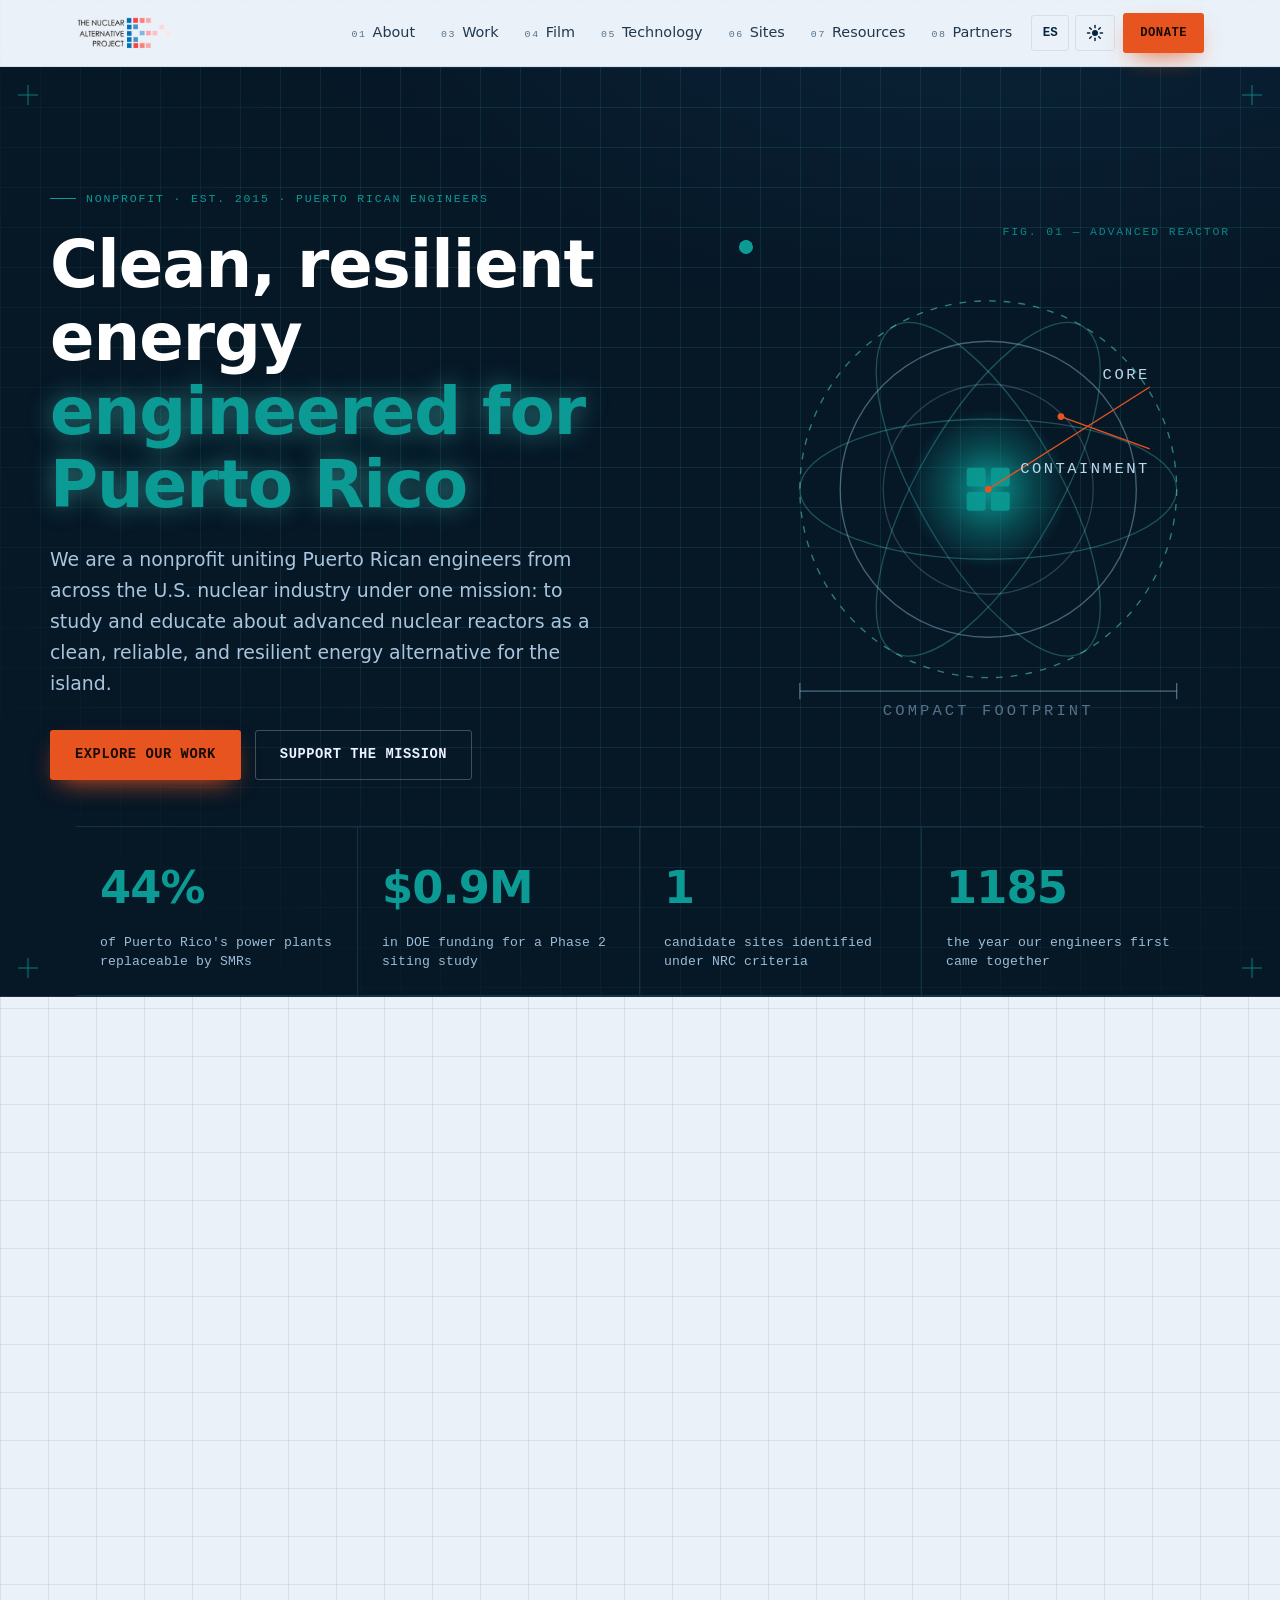
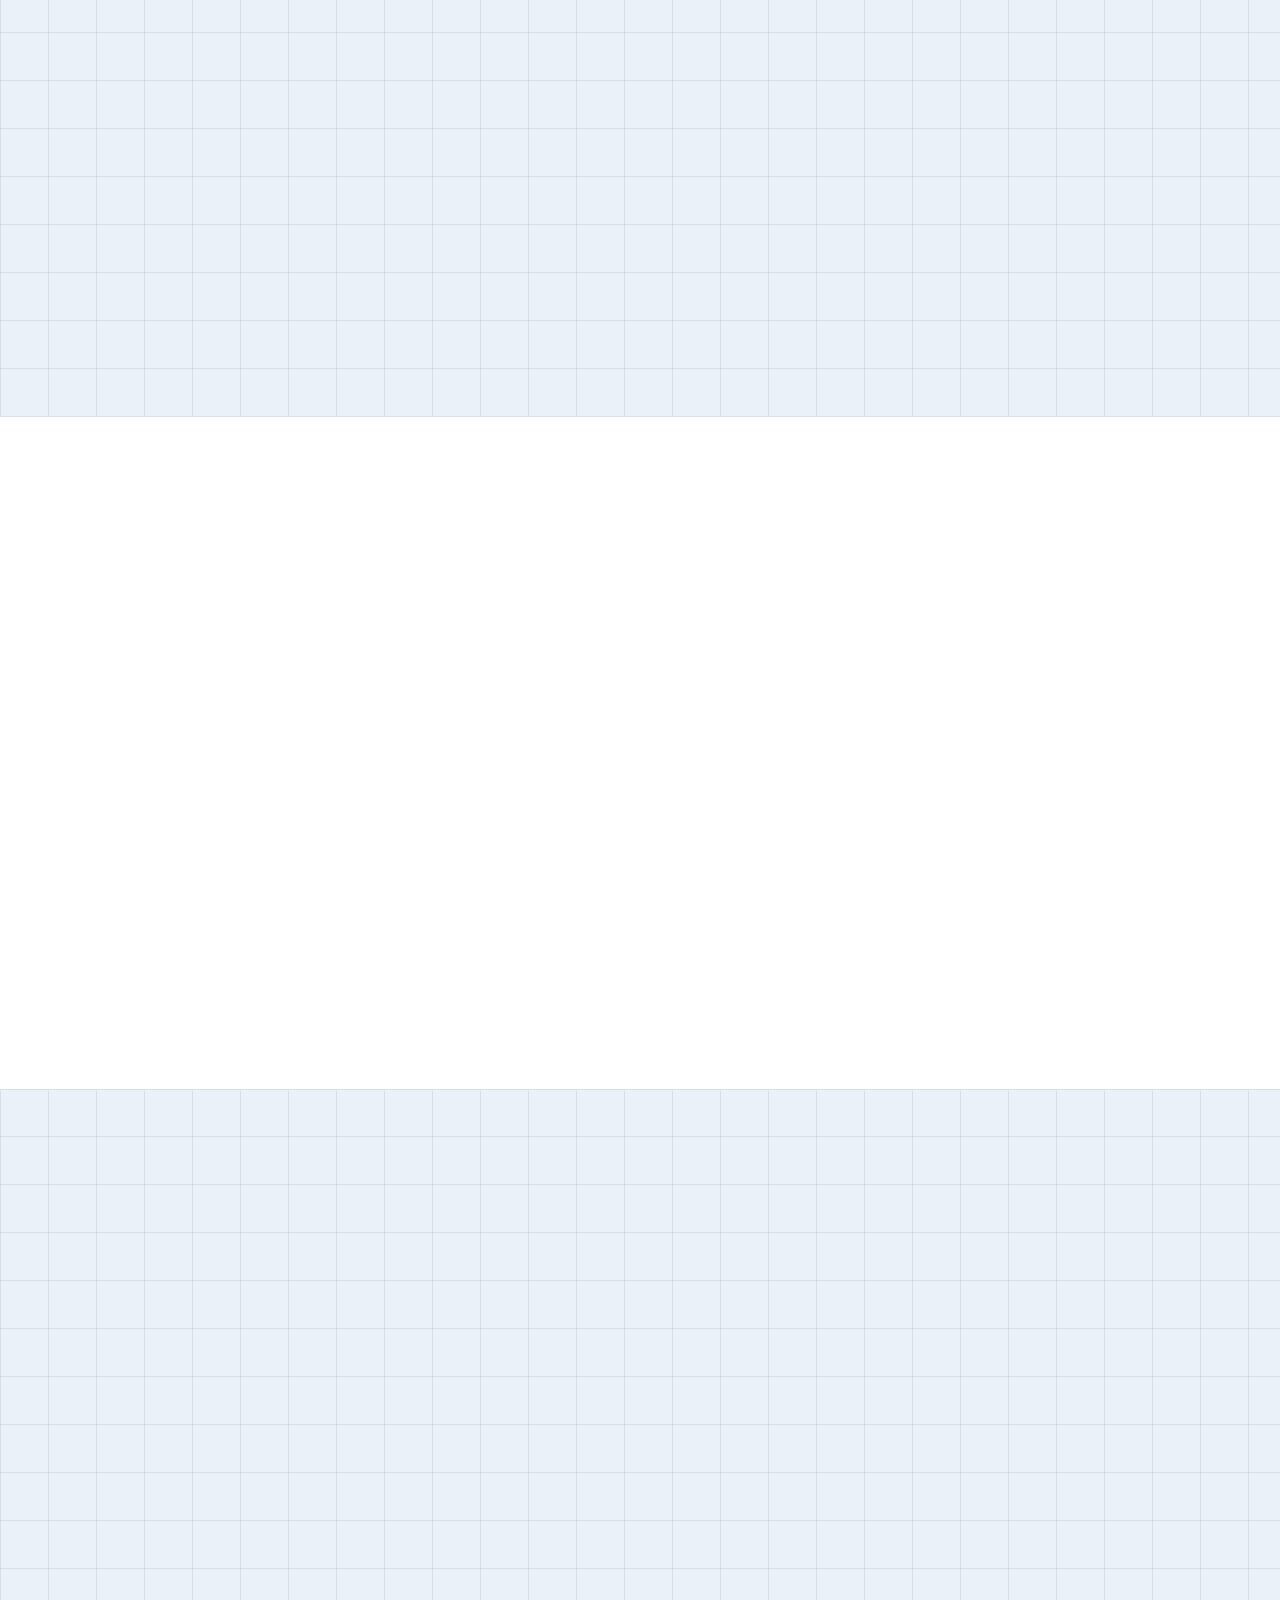
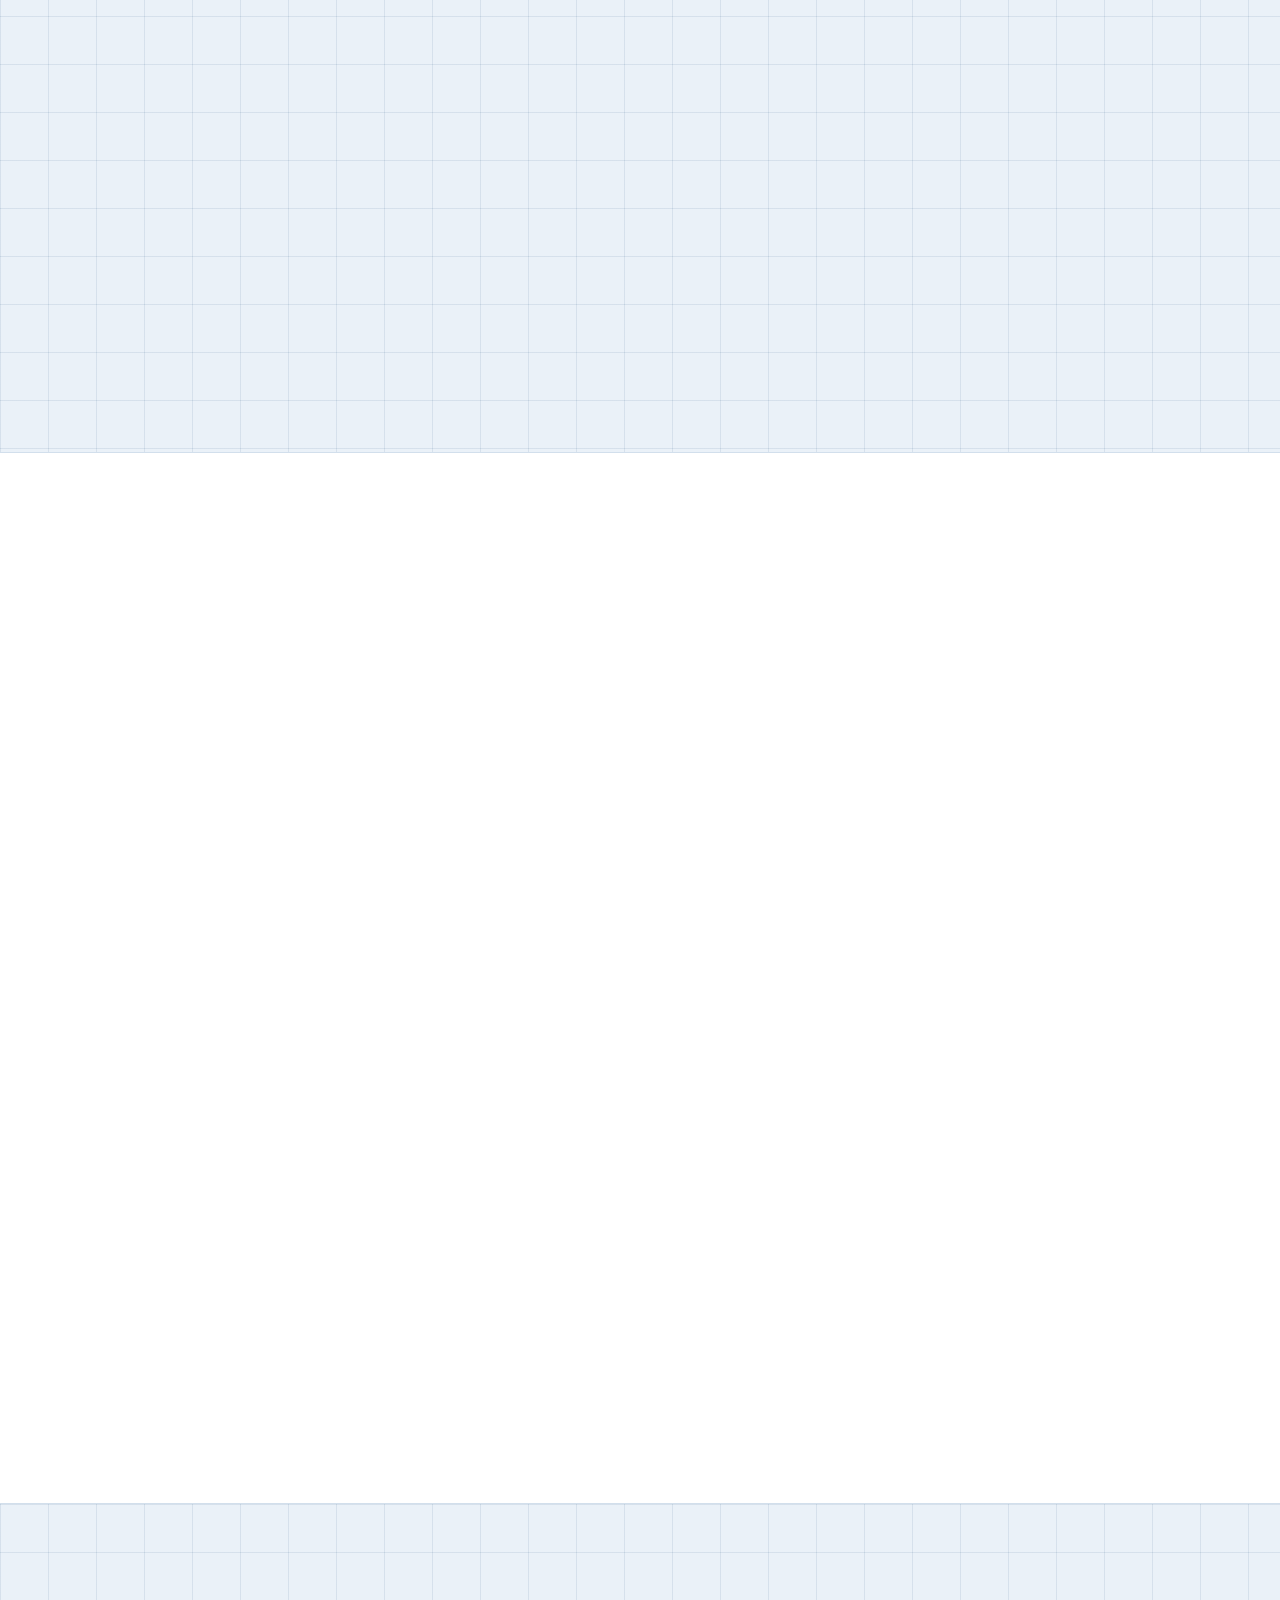
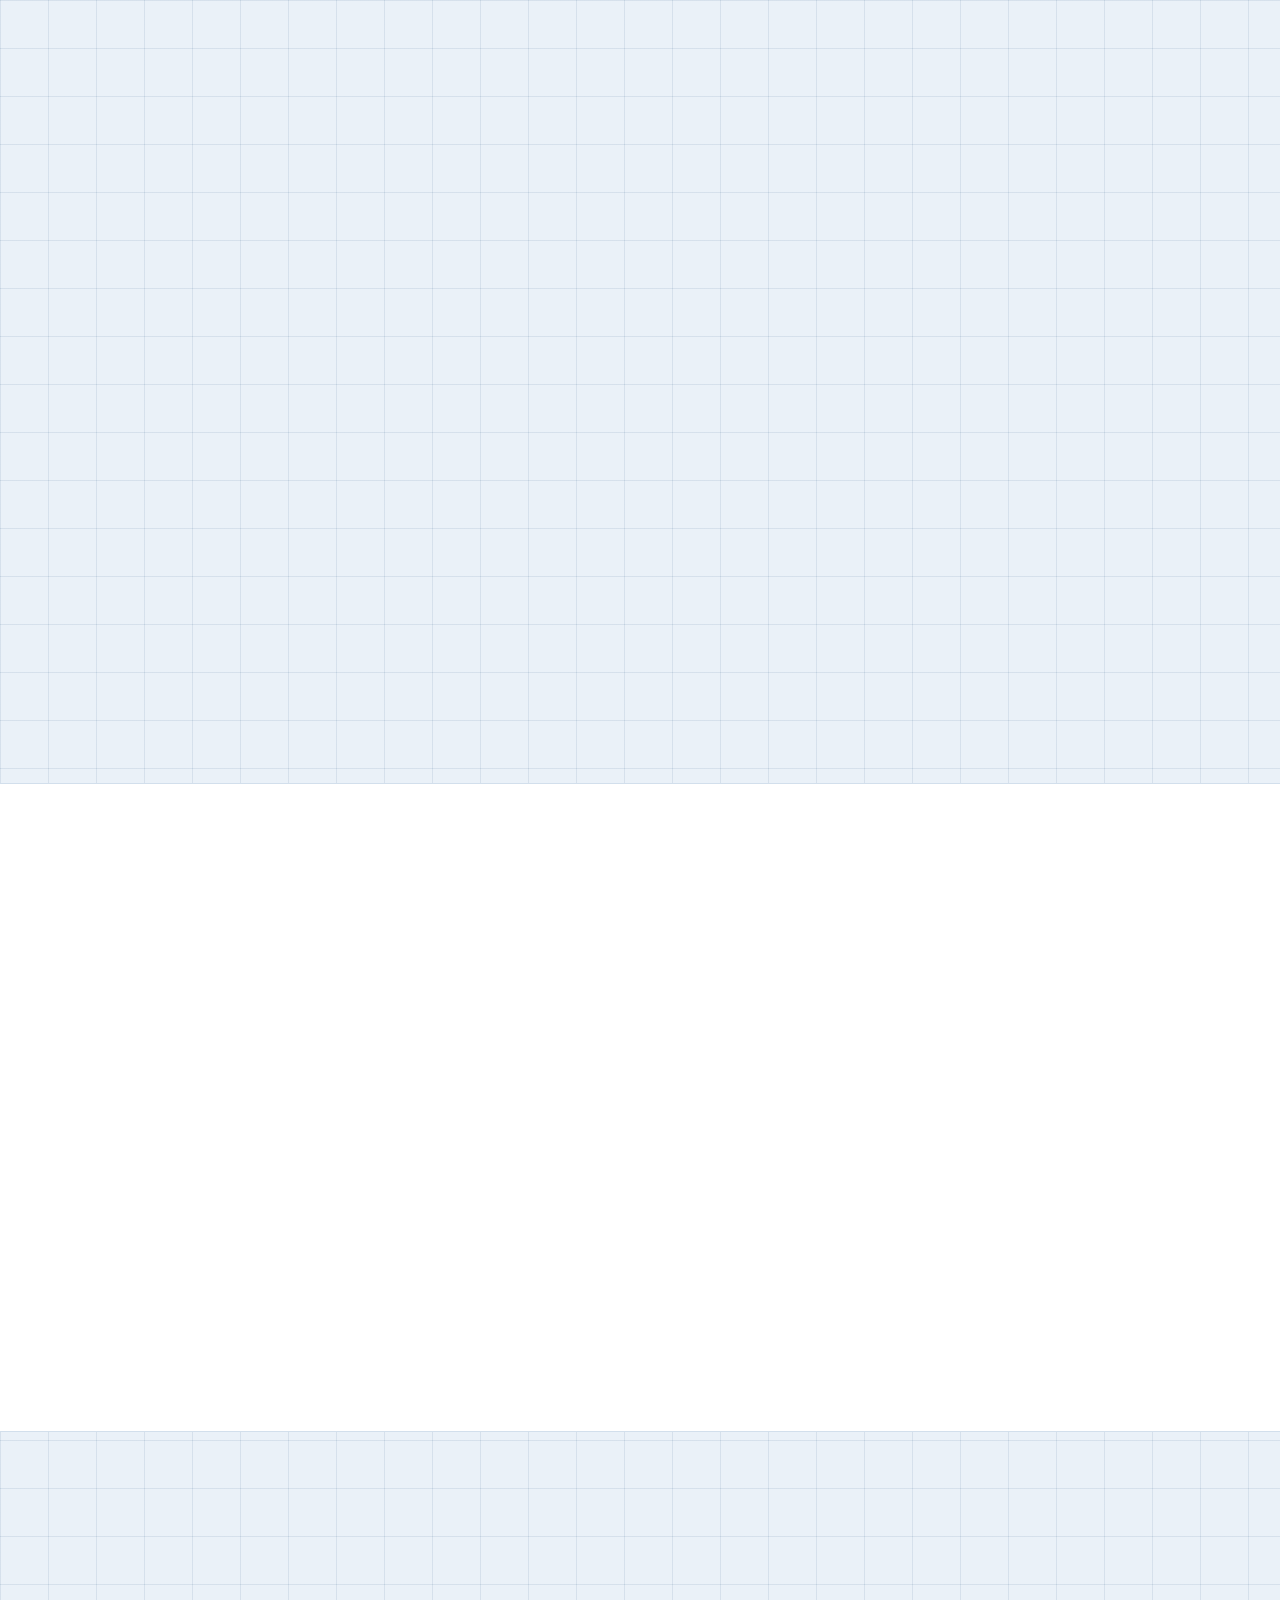
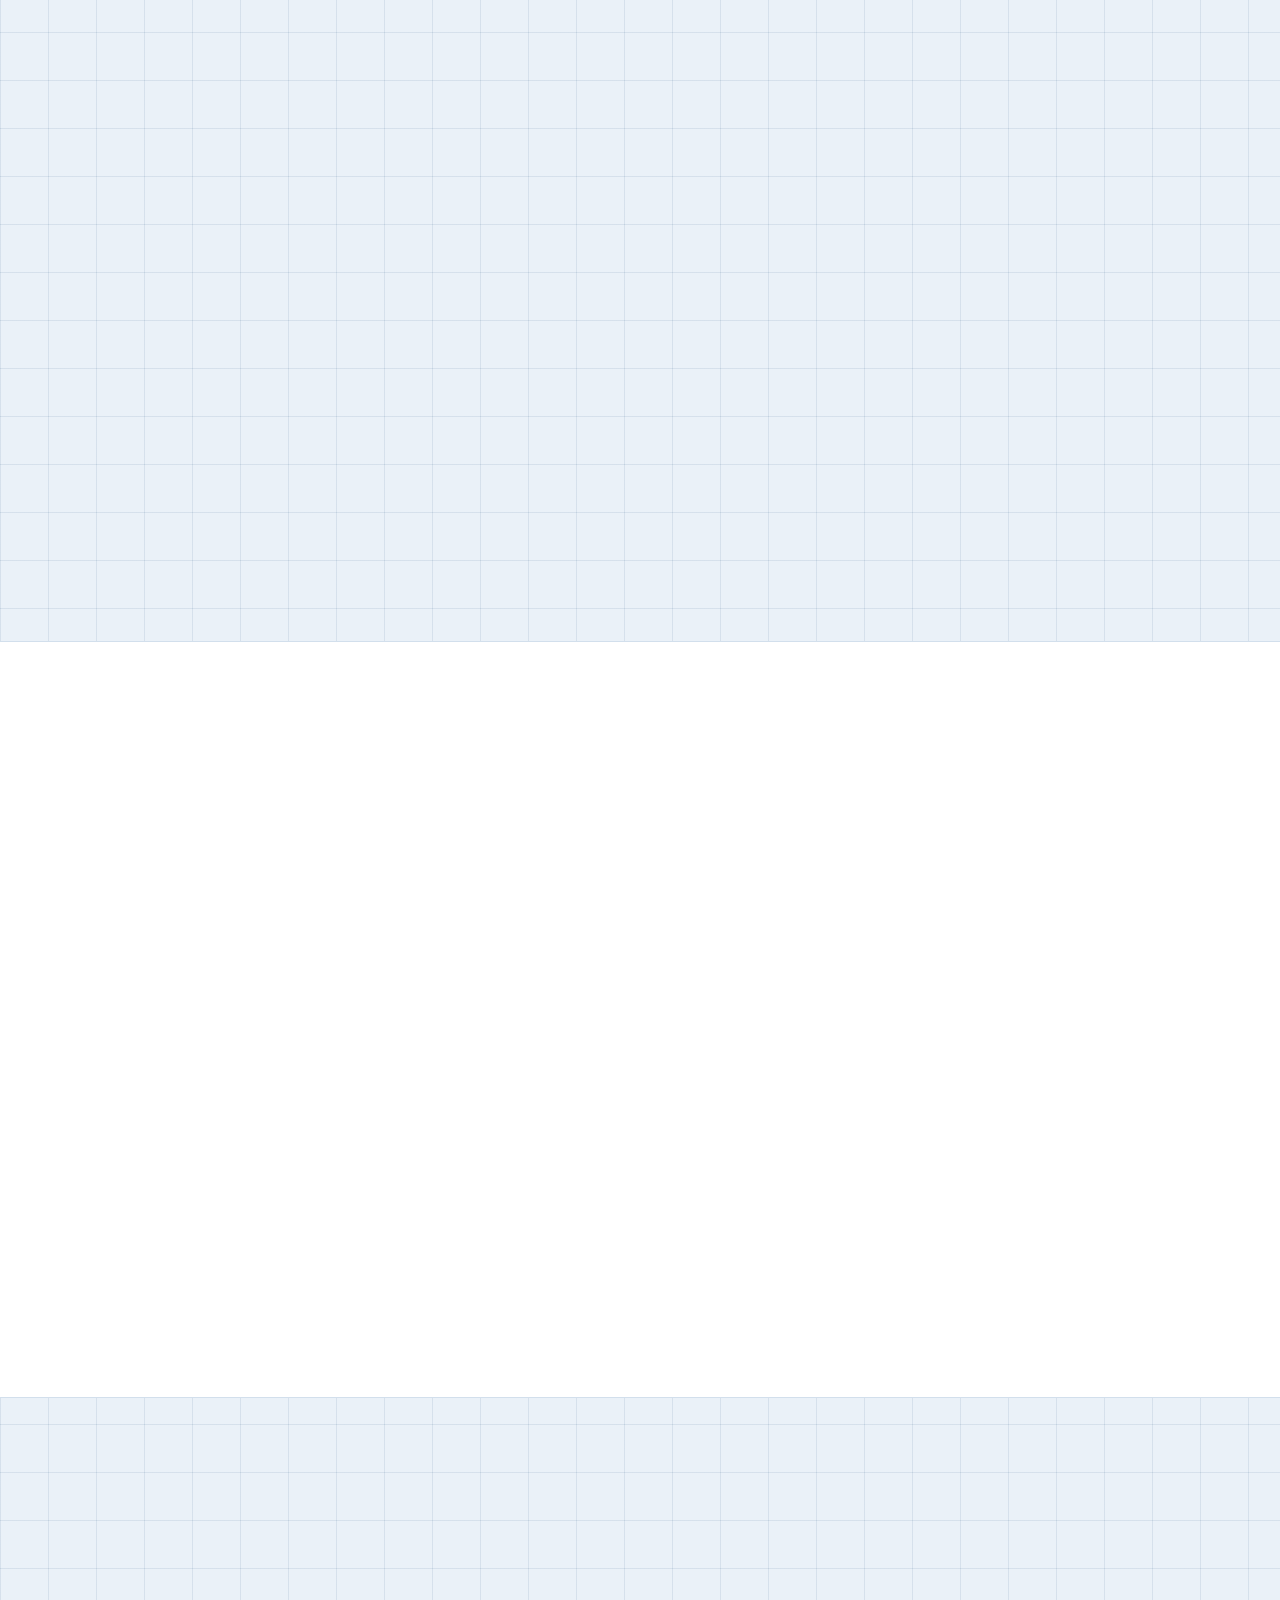
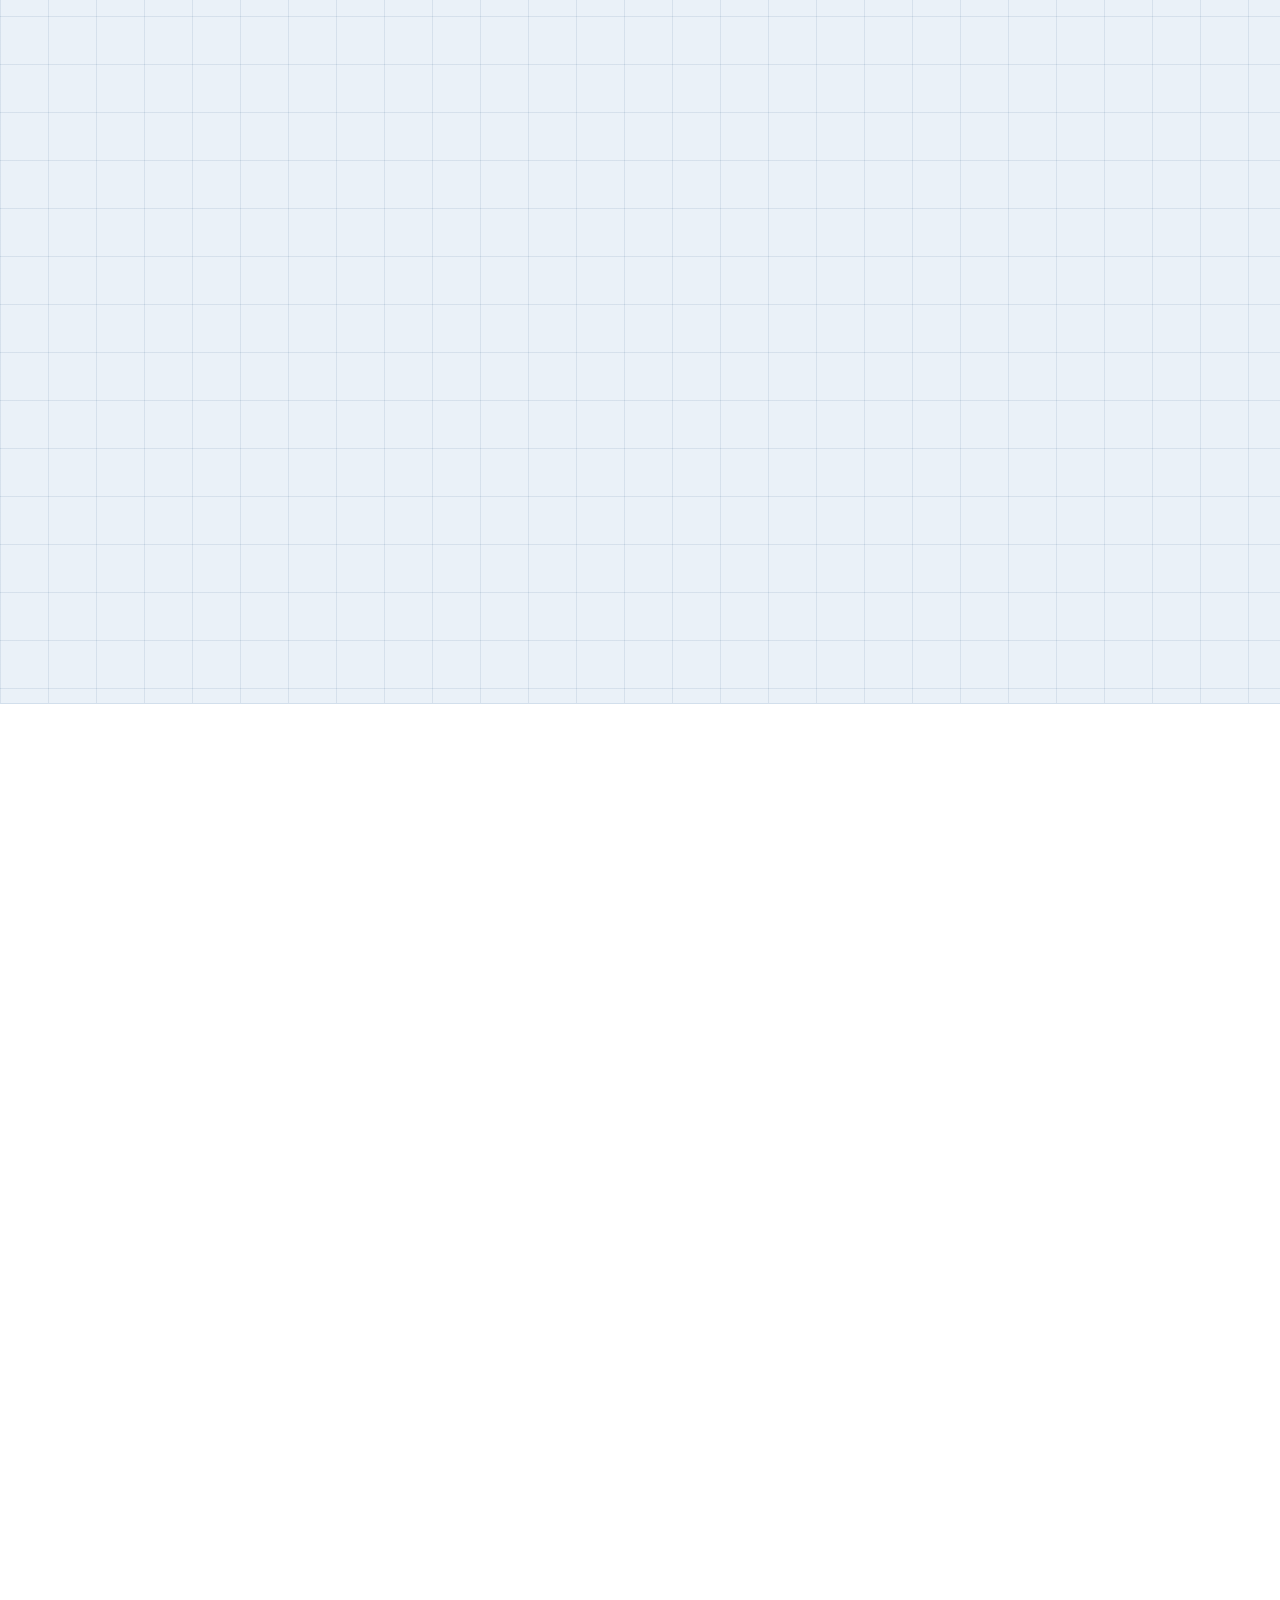
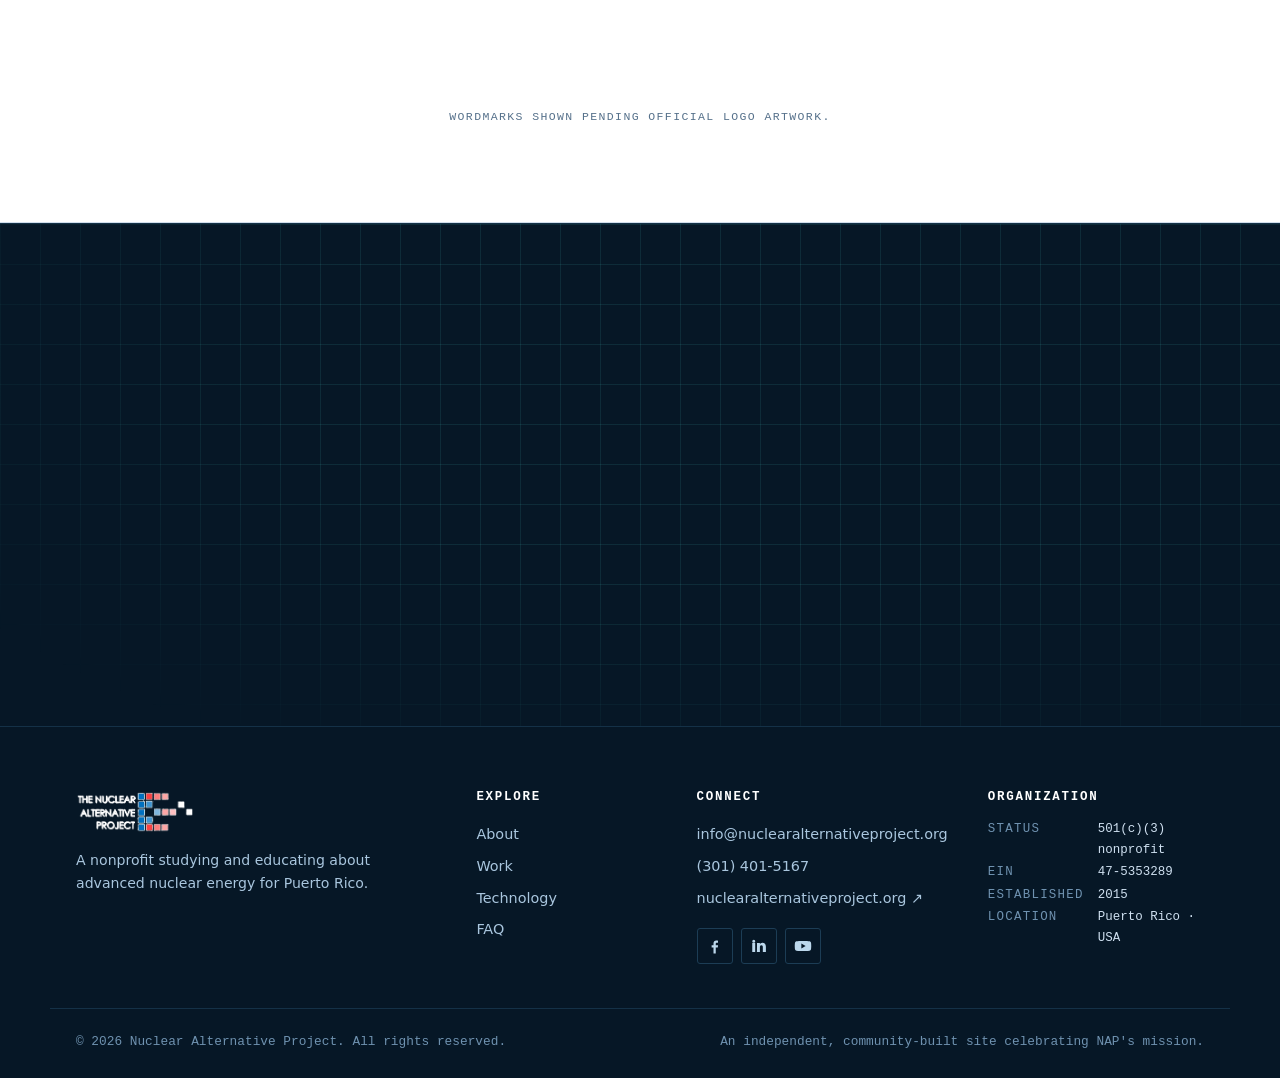
==== commit 6ac8cc4f: "Add dedicated About page (about.html) Create a full standalone About page mirroring the content of t" ====
--- a/index.html
+++ b/index.html
@@ -36,7 +36,7 @@
           <span></span><span></span><span></span>
         </button>
         <ul id="nav-links" class="nav-links">
-          <li><a href="#about"><span class="nav-idx">01</span> <span data-i18n="nav_about">About</span></a></li>
+          <li><a href="about.html"><span class="nav-idx">01</span> <span data-i18n="nav_about">About</span></a></li>
           <li><a href="#work"><span class="nav-idx">03</span> <span data-i18n="nav_work">Work</span></a></li>
           <li><a href="#film"><span class="nav-idx">04</span> <span data-i18n="nav_film">Film</span></a></li>
           <li><a href="#technology"><span class="nav-idx">05</span> <span data-i18n="nav_tech">Technology</span></a></li>
@@ -181,6 +181,9 @@
             "A strong and modern Puerto Rico, powered by a clean energy portfolio that includes
             nuclear."
           </blockquote>
+          <p class="about-more-link">
+            <a href="about.html" class="btn btn-ghost btn-sm" data-i18n="about_more">Read our full story &amp; meet the team →</a>
+          </p>
         </div>
         <figure class="reveal photo-figure">
           <div class="photo-frame">
@@ -581,7 +584,7 @@
 
       <nav class="footer-col" aria-label="Footer">
         <h4 data-i18n="foot_explore">Explore</h4>
-        <a href="#about" data-i18n="nav_about">About</a>
+        <a href="about.html" data-i18n="nav_about">About</a>
         <a href="#work" data-i18n="nav_work">Work</a>
         <a href="#technology" data-i18n="nav_tech">Technology</a>
         <a href="#faq" data-i18n="nav_faq">FAQ</a>
--- a/styles.css
+++ b/styles.css
@@ -403,6 +403,53 @@
 .res-card p { margin: 0 0 16px; color: var(--muted); font-size: .92rem; flex: 1; }
 .res-link { font-family: var(--font-mono); font-size: .74rem; letter-spacing: .04em; color: var(--cyan); text-transform: none; }
 
+/* ---------- About page ---------- */
+.about-hero { padding: 72px 0 64px; }
+.about-hero .hero-title { max-width: 900px; }
+.about-hero .hero-sub { max-width: 660px; }
+.crumbs { font-family: var(--font-mono); font-size: .74rem; letter-spacing: .1em; text-transform: uppercase; color: #7ba0c1; margin: 0 0 22px; }
+.crumbs a { color: var(--cyan); }
+
+.mv-grid { display: grid; grid-template-columns: 1fr 1fr; gap: 20px; }
+.mv-card {
+  background: var(--card); border: 1px solid var(--border); border-radius: var(--radius);
+  padding: 30px 28px; transition: transform .2s, border-color .2s;
+}
+.mv-card:hover { transform: translateY(-4px); border-color: var(--cyan); }
+.mv-card h3 { margin: 6px 0 10px; font-size: 1.3rem; }
+.mv-card p { margin: 0; color: var(--muted); }
+
+.team-grid { display: grid; grid-template-columns: repeat(3, 1fr); gap: 20px; }
+.person {
+  background: var(--card); border: 1px solid var(--border); border-radius: var(--radius);
+  padding: 28px 24px; transition: transform .2s, border-color .2s;
+}
+.person:hover { transform: translateY(-4px); border-color: var(--cyan); }
+.person-avatar {
+  display: inline-flex; align-items: center; justify-content: center;
+  width: 56px; height: 56px; border-radius: 50%; margin-bottom: 16px;
+  font-family: var(--font-mono); font-weight: 600; font-size: 1.05rem; letter-spacing: .04em;
+  color: #06202b; background: linear-gradient(135deg, var(--cyan), var(--coral));
+}
+.person-avatar.sm { width: 44px; height: 44px; font-size: .9rem; margin-bottom: 0; }
+.person-name { margin: 0 0 4px; font-size: 1.2rem; }
+.person-role { margin: 0 0 12px; font-family: var(--font-mono); font-size: .74rem; letter-spacing: .08em; text-transform: uppercase; color: var(--cyan); }
+.person-bio { margin: 0; color: var(--muted); font-size: .93rem; }
+
+.advisory-grid { display: grid; grid-template-columns: repeat(5, 1fr); gap: 16px; }
+.advisor {
+  display: flex; flex-direction: column; align-items: center; text-align: center; gap: 12px;
+  background: var(--card); border: 1px solid var(--border); border-radius: var(--radius); padding: 24px 14px;
+  transition: transform .2s, border-color .2s;
+}
+.advisor:hover { transform: translateY(-3px); border-color: var(--cyan); }
+.advisor-name { font-family: var(--font-display); font-weight: 600; font-size: .98rem; color: var(--head); }
+
+.facts-grid { display: grid; grid-template-columns: repeat(4, 1fr); gap: 16px; margin: 0; }
+.fact { background: var(--card); border: 1px solid var(--border); border-radius: var(--radius); padding: 22px 22px; }
+.fact dt { font-family: var(--font-mono); font-size: .72rem; letter-spacing: .12em; text-transform: uppercase; color: var(--muted); margin-bottom: 8px; }
+.fact dd { margin: 0; font-family: var(--font-display); font-weight: 600; font-size: 1.05rem; color: var(--head); }
+
 /* ---------- Partners / collaborators ---------- */
 .partners-grid {
   display: grid; grid-template-columns: repeat(4, 1fr); gap: 14px;
@@ -543,6 +590,10 @@
   .about-cards-row { grid-template-columns: 1fr; }
   .res-grid { grid-template-columns: repeat(2, 1fr); }
   .partners-grid { grid-template-columns: repeat(3, 1fr); }
+  .mv-grid { grid-template-columns: 1fr; }
+  .team-grid { grid-template-columns: repeat(2, 1fr); }
+  .advisory-grid { grid-template-columns: repeat(3, 1fr); }
+  .facts-grid { grid-template-columns: repeat(2, 1fr); }
   .readout { grid-template-columns: repeat(2, 1fr); }
   .ro-item:nth-child(2) { border-right: none; }
   .ro-item:nth-child(1), .ro-item:nth-child(2) { border-bottom: 1px solid #143147; }
@@ -553,6 +604,9 @@
   .challenge-grid { grid-template-columns: 1fr; }
   .res-grid { grid-template-columns: 1fr; }
   .partners-grid { grid-template-columns: repeat(2, 1fr); }
+  .team-grid { grid-template-columns: 1fr; }
+  .advisory-grid { grid-template-columns: repeat(2, 1fr); }
+  .facts-grid { grid-template-columns: 1fr; }
   .readout { grid-template-columns: 1fr; }
   .ro-item { border-right: none; border-bottom: 1px solid #143147; }
   .timeline li { grid-template-columns: 62px 1fr; gap: 18px; }
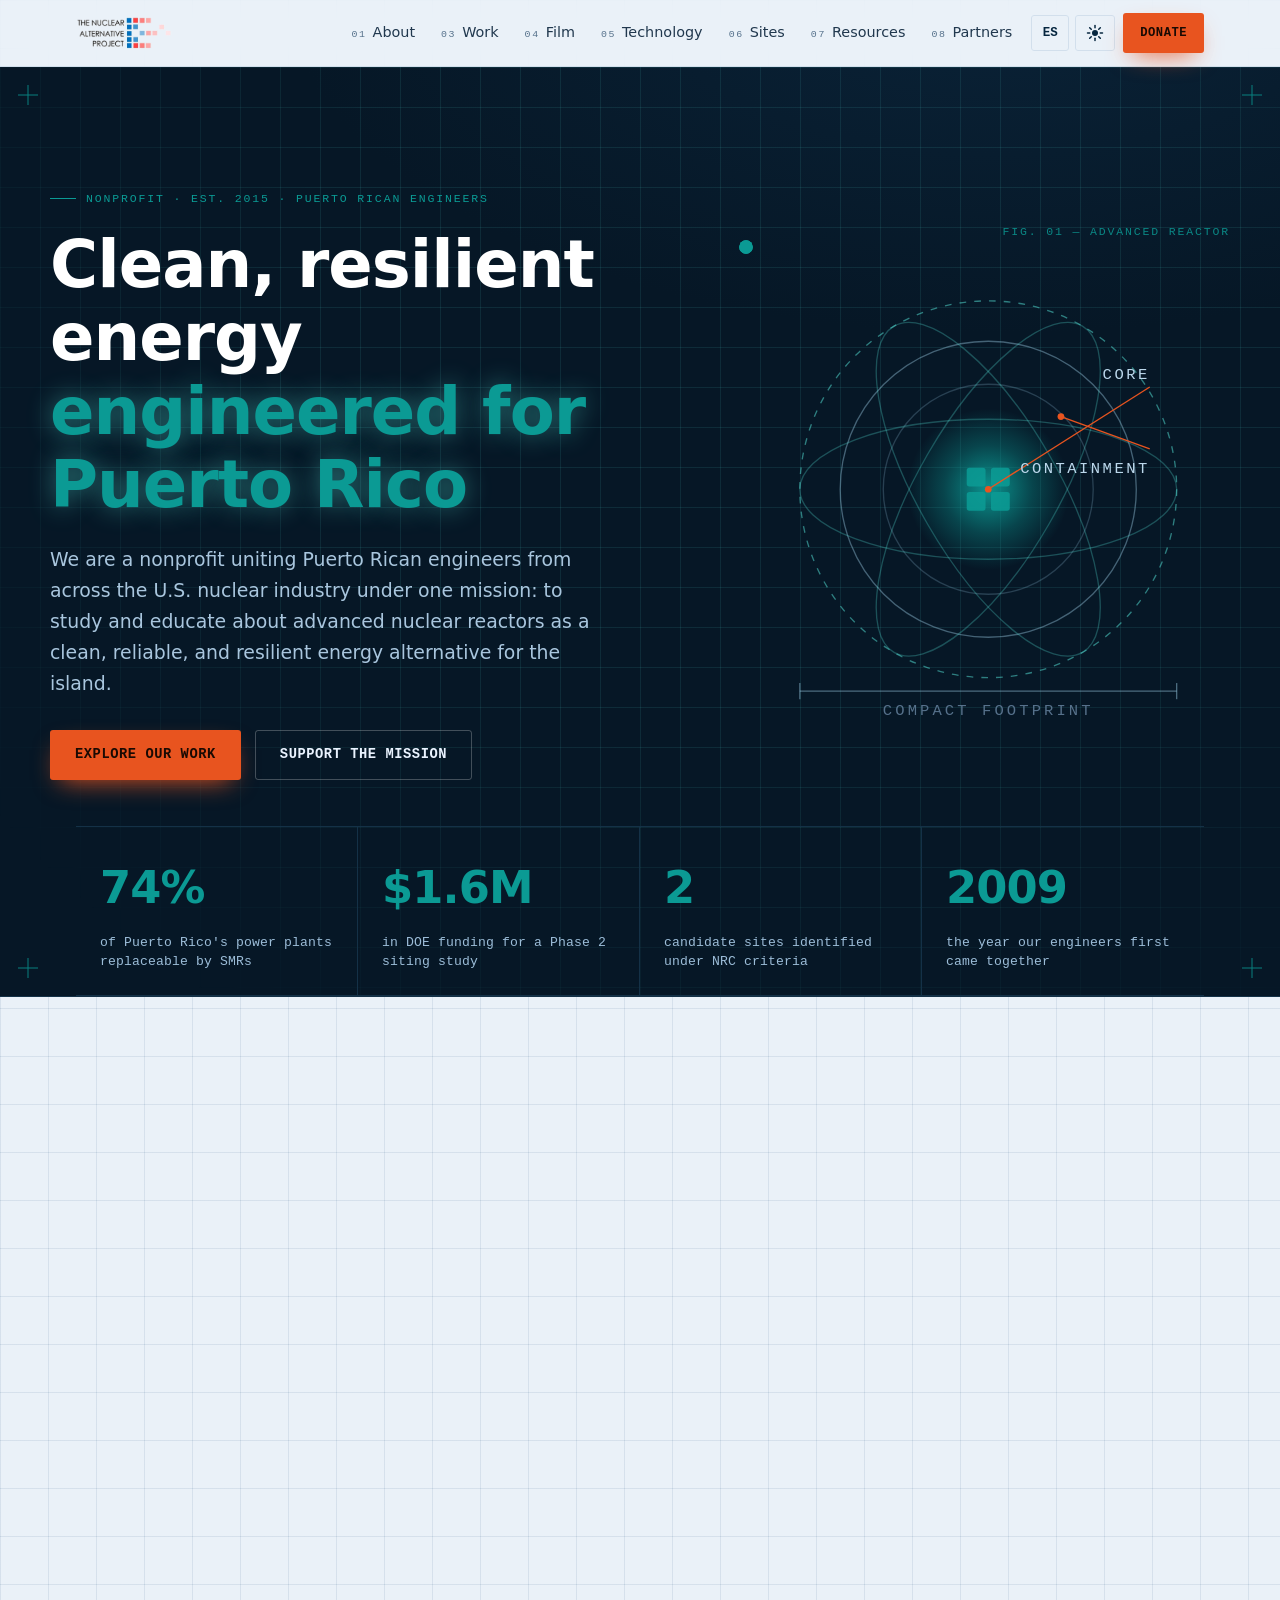
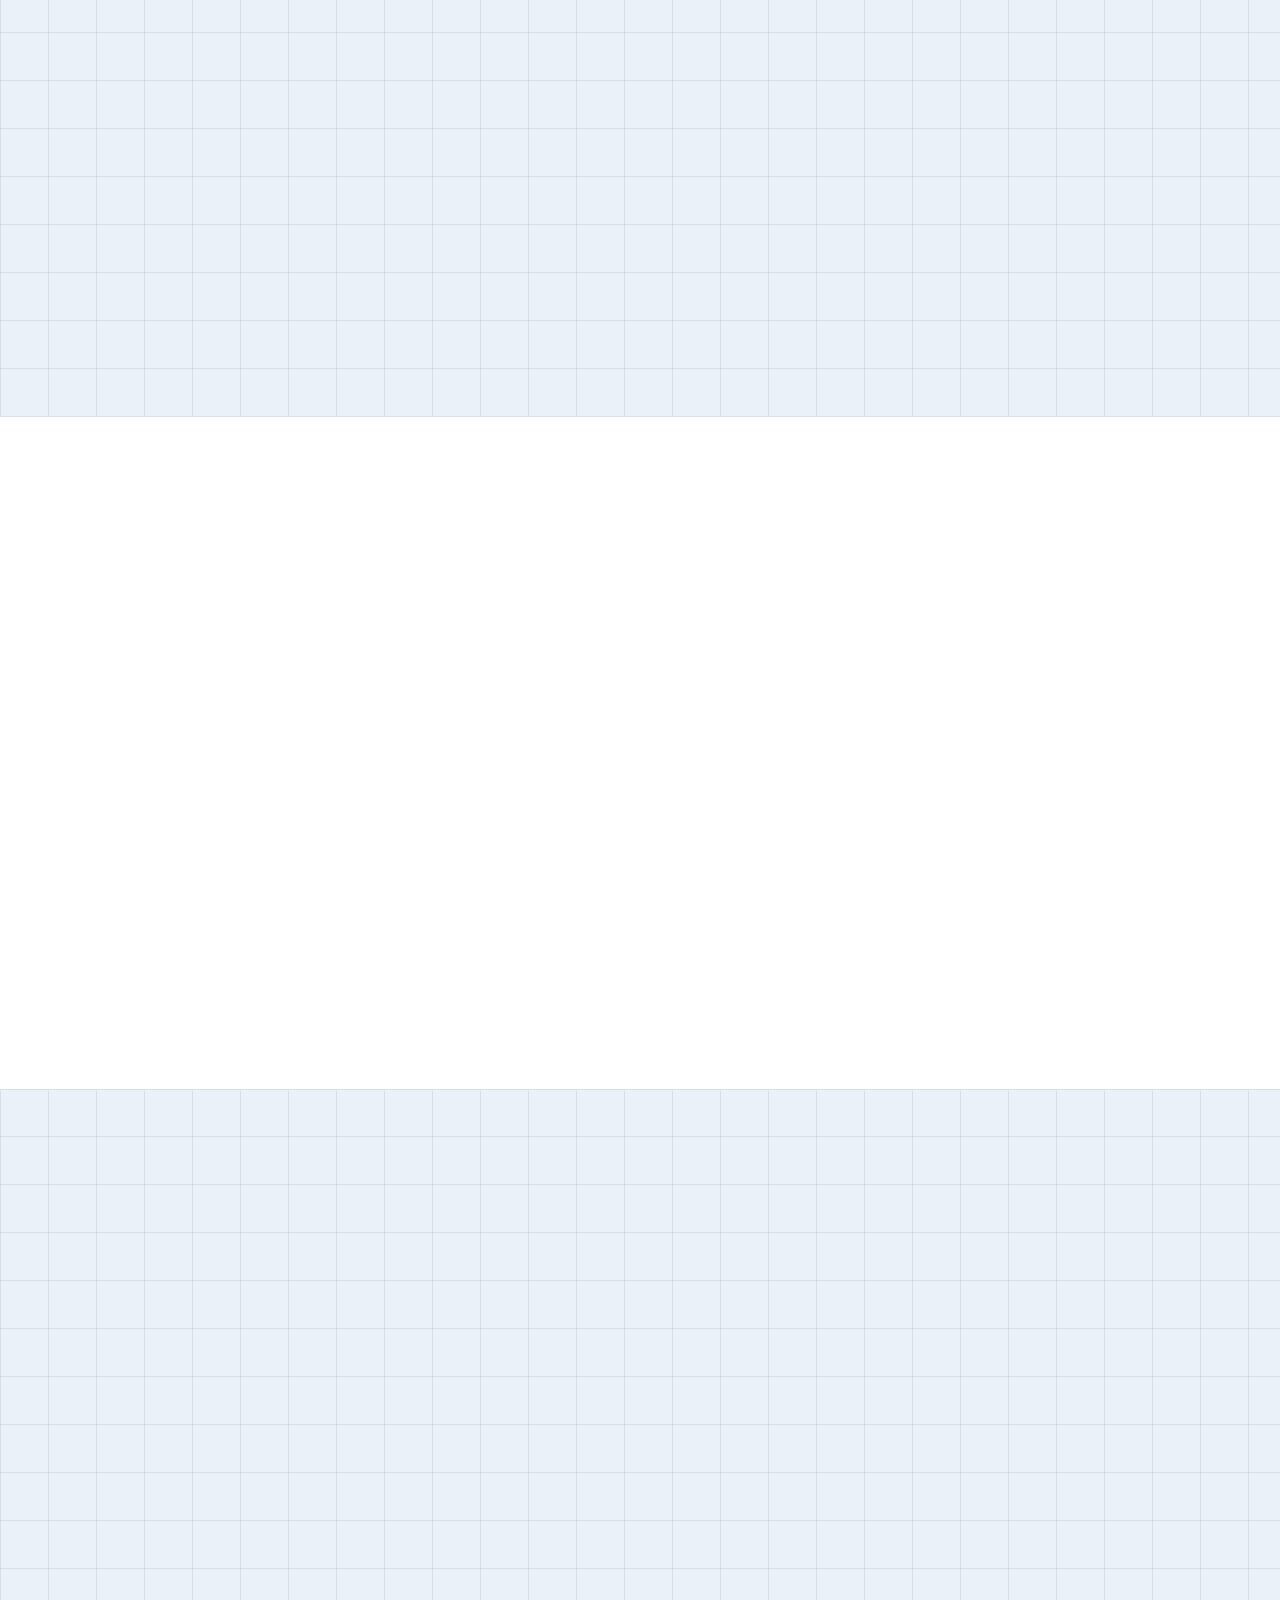
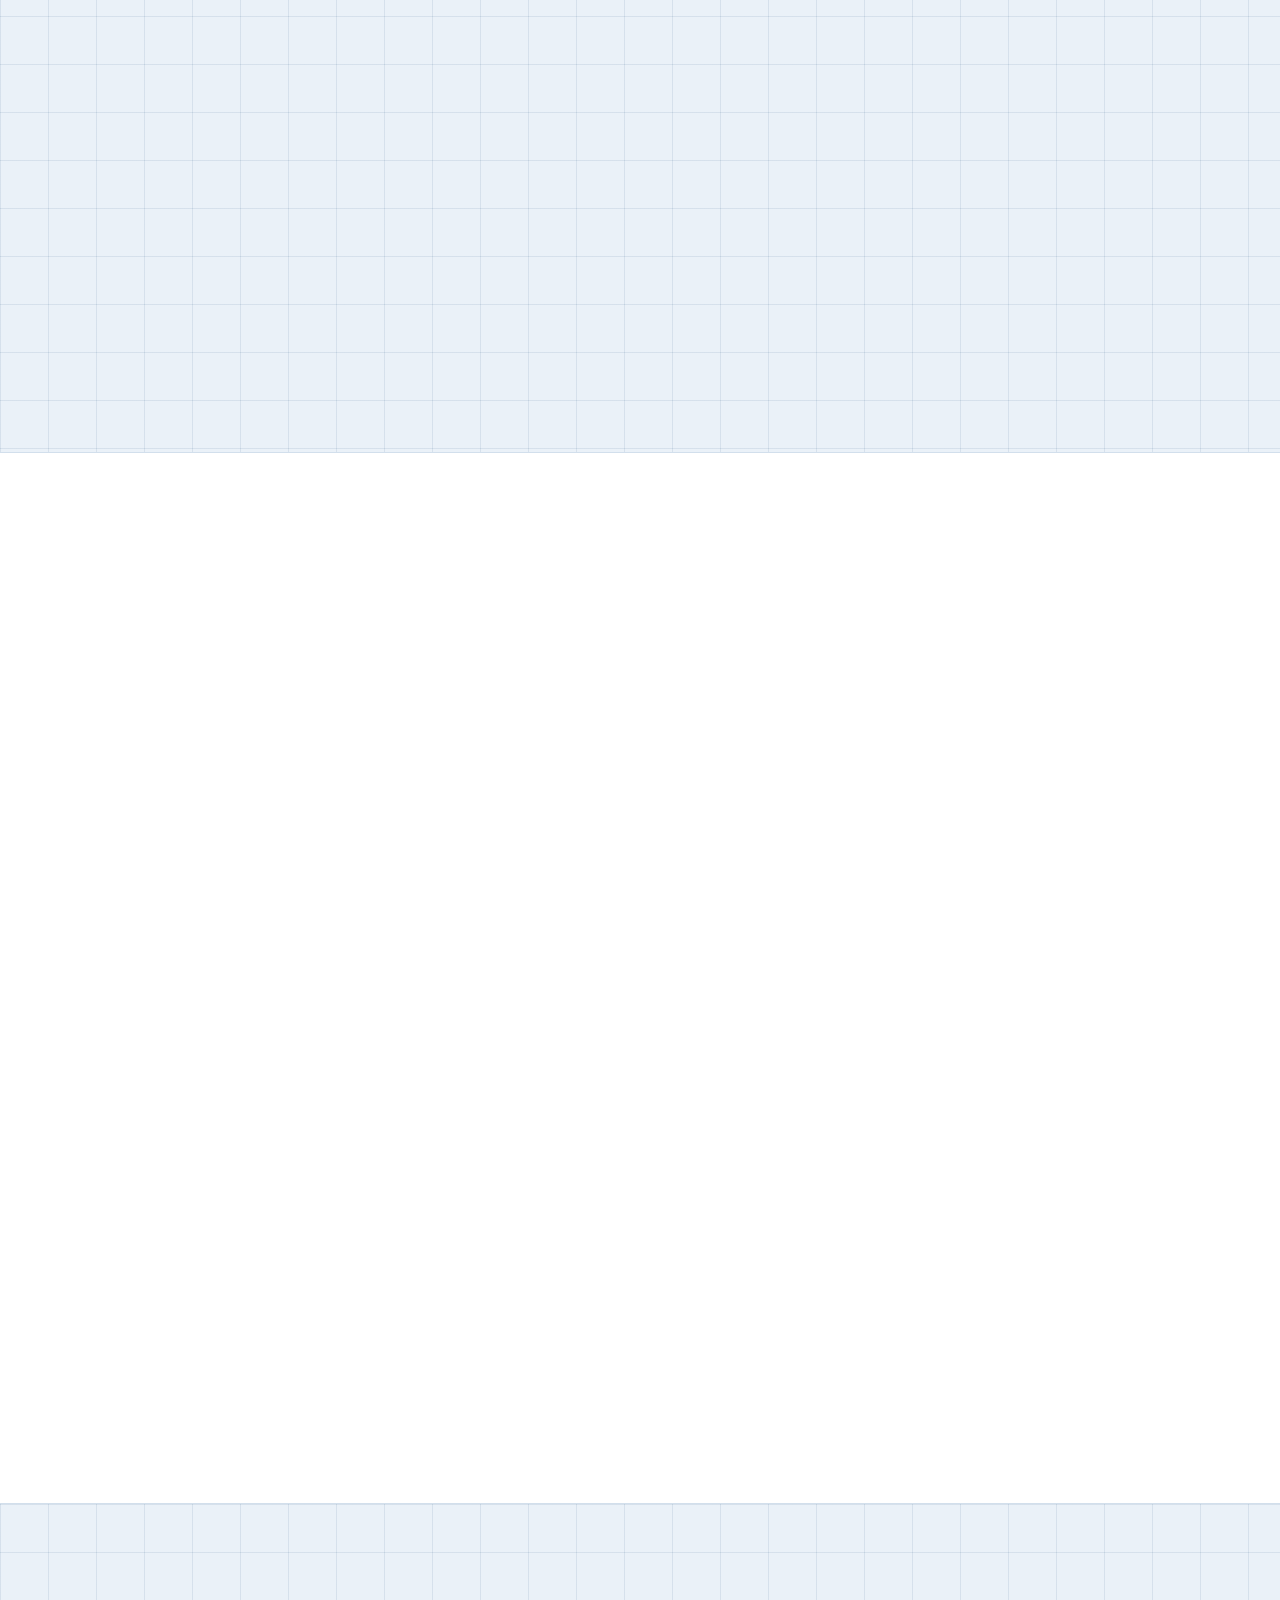
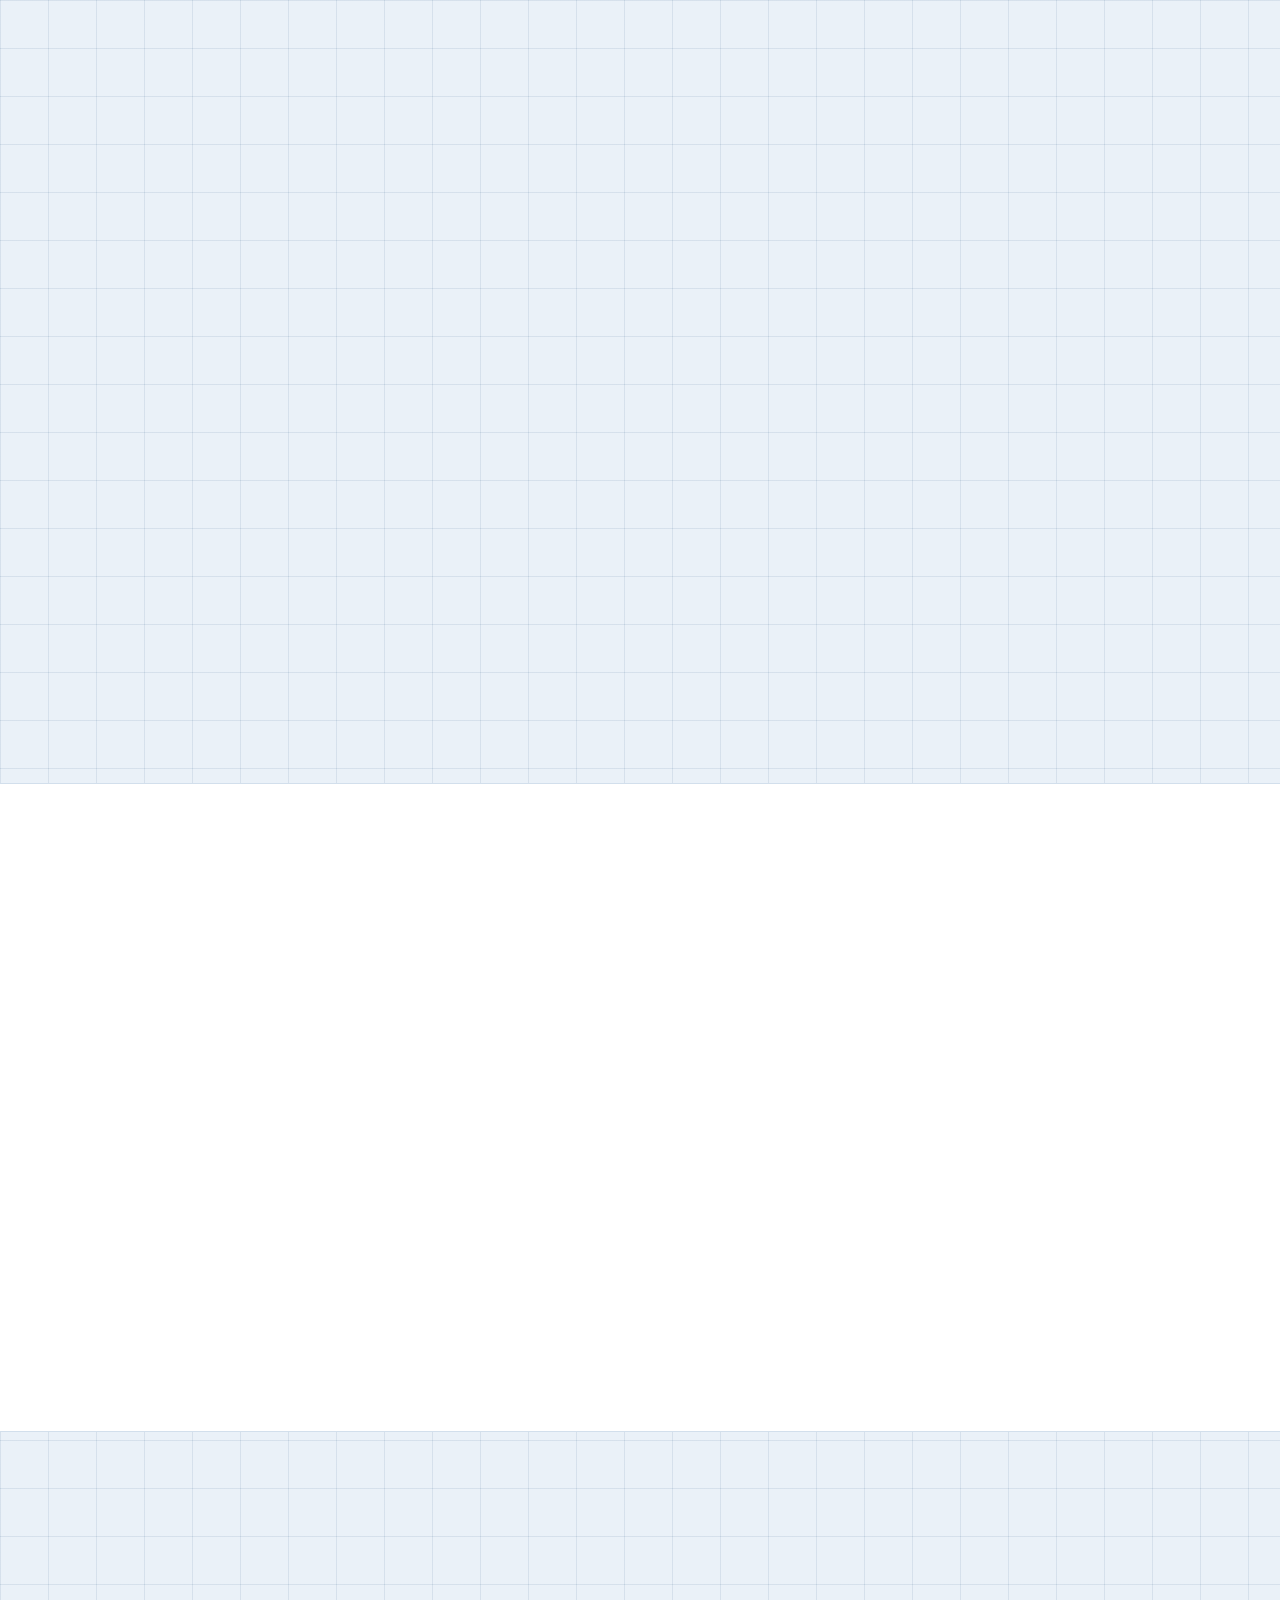
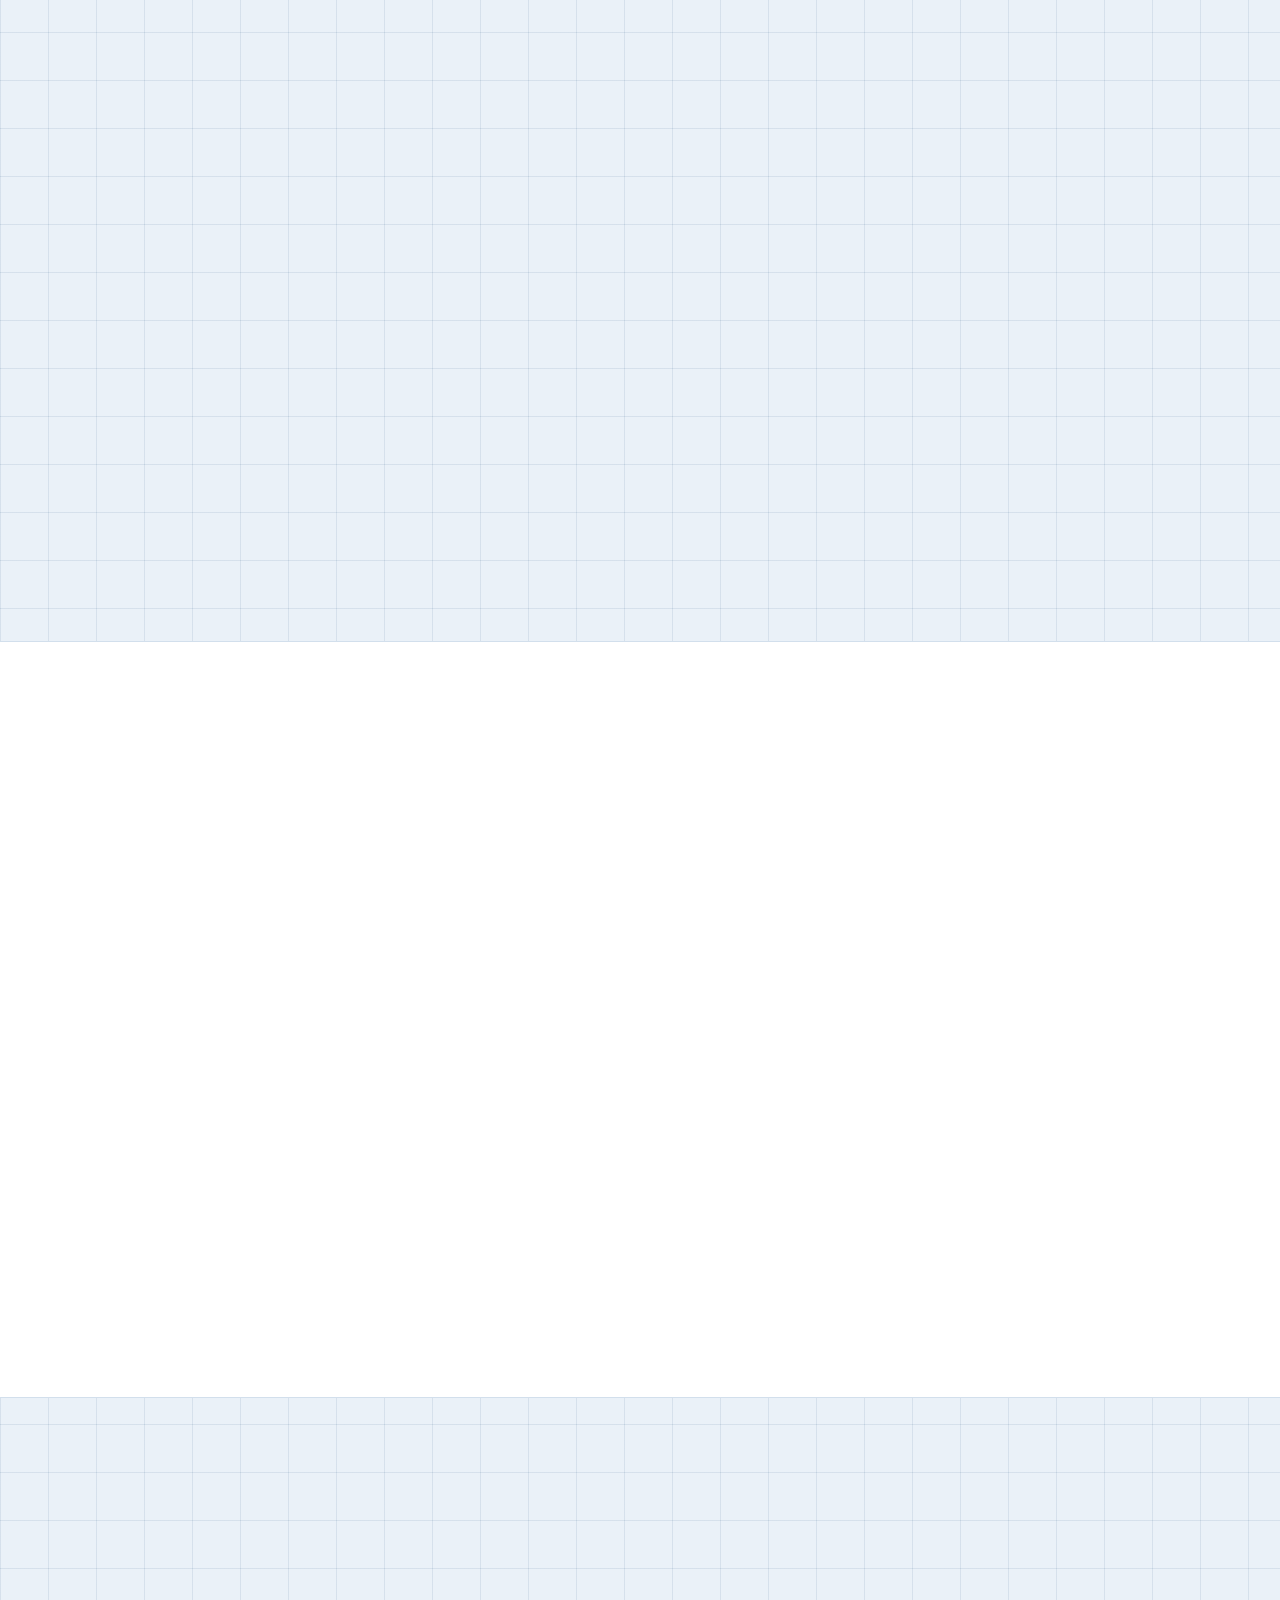
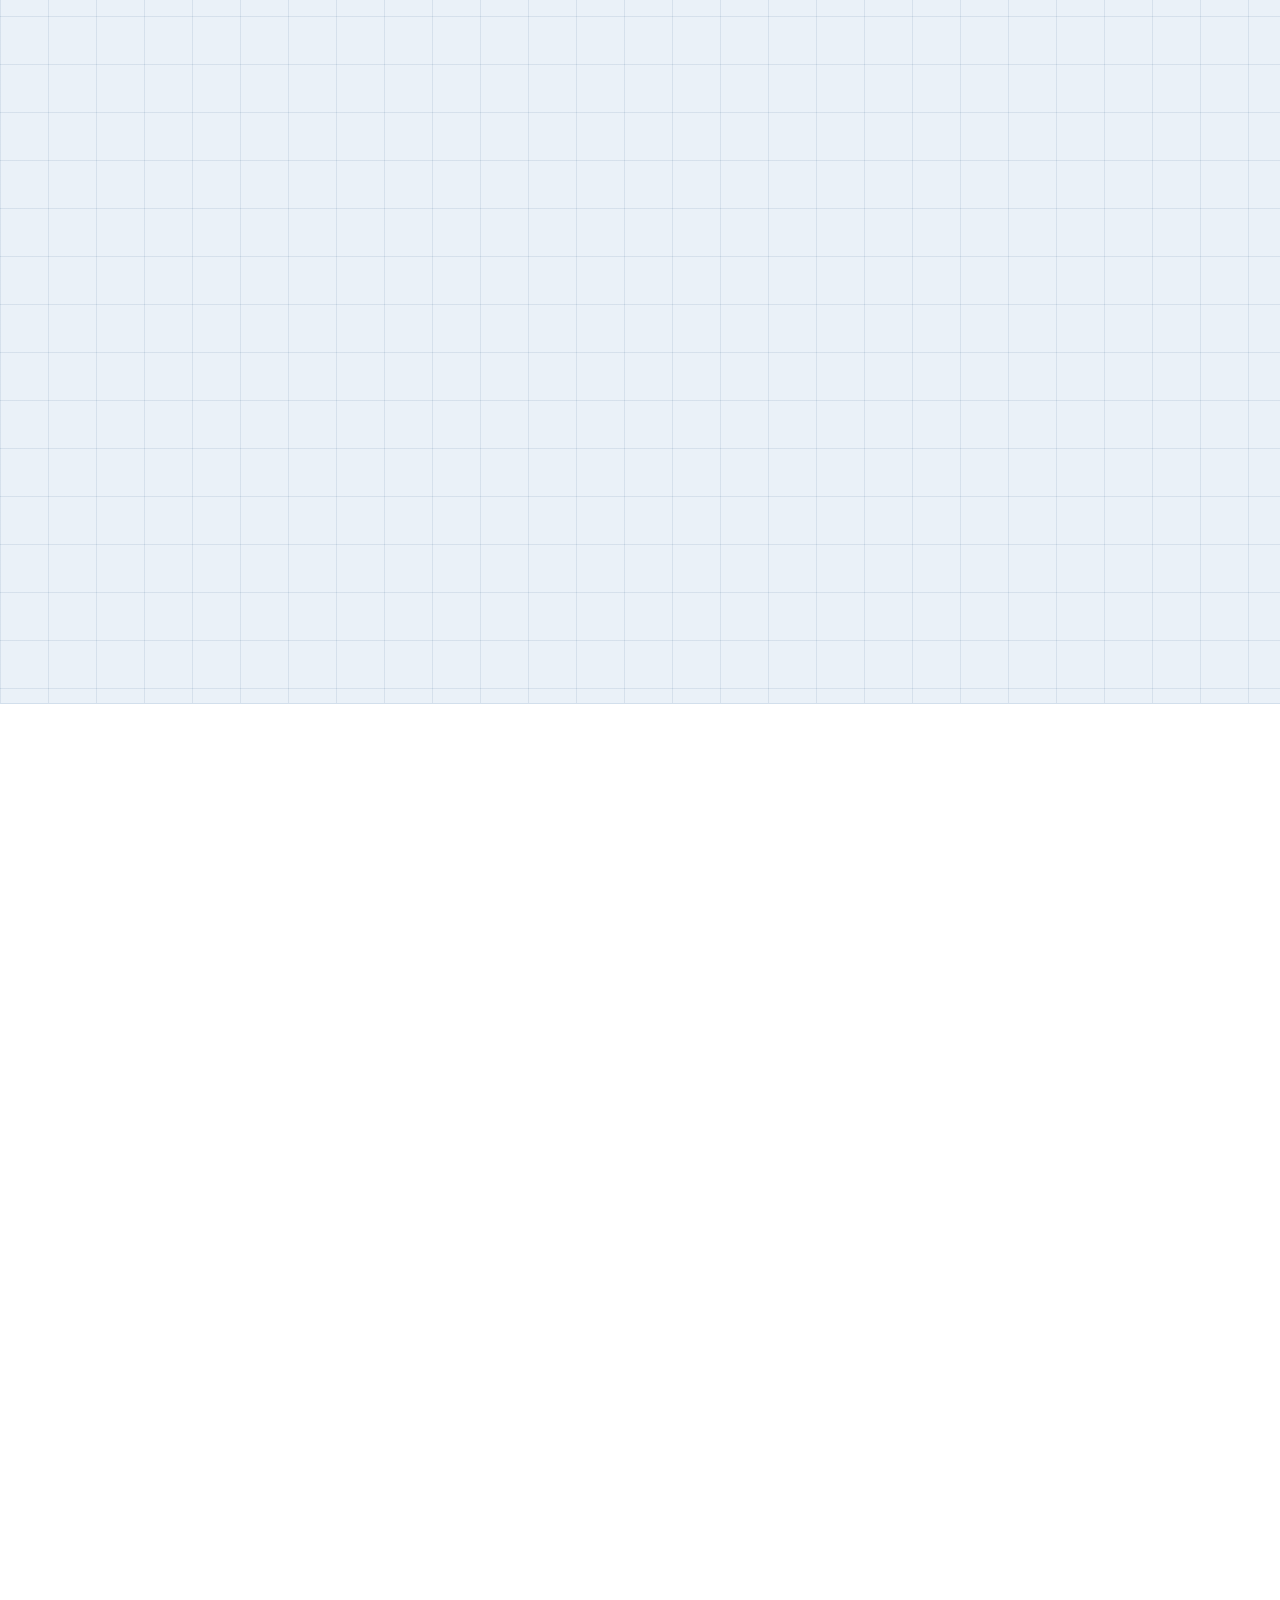
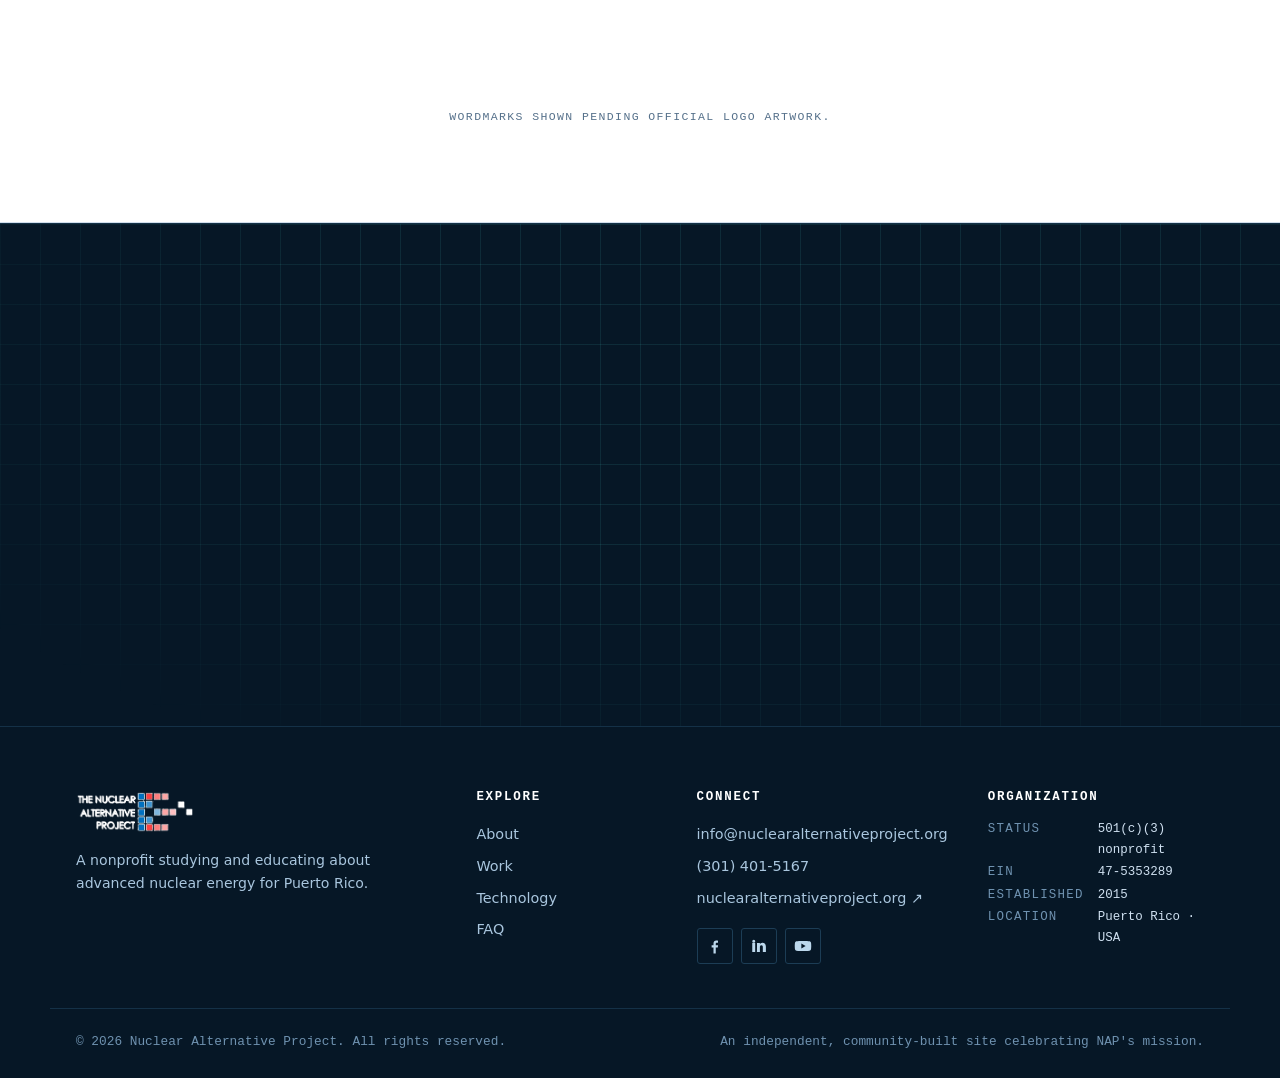
==== commit e7cfba77: "Harden security: anti-clickjacking, email obfuscation, robots.txt - Anti-clickjacking: add a hash-al" ====
--- a/index.html
+++ b/index.html
@@ -3,7 +3,7 @@
 <head>
   <meta charset="UTF-8" />
   <meta name="viewport" content="width=device-width, initial-scale=1.0" />
-  <meta http-equiv="Content-Security-Policy" content="default-src 'self'; base-uri 'self'; object-src 'none'; script-src 'self' 'sha256-XwWdy3h8RLzX10dUs9n/fCAkQc+XFysyIb7c80Ymdkw='; style-src 'self' https://fonts.googleapis.com; font-src 'self' https://fonts.gstatic.com; img-src 'self' data: https://static.wixstatic.com; frame-src https://www.youtube-nocookie.com https://www.youtube.com; connect-src 'self'; form-action 'self'; manifest-src 'self'; upgrade-insecure-requests" />
+  <meta http-equiv="Content-Security-Policy" content="default-src 'self'; base-uri 'self'; object-src 'none'; script-src 'self' 'sha256-5GkRLEhP9fP5WAdMvo4N77YqOK1QqJHjZqNgBh7iWgQ='; style-src 'self' https://fonts.googleapis.com; font-src 'self' https://fonts.gstatic.com; img-src 'self' data: https://static.wixstatic.com; frame-src https://www.youtube-nocookie.com https://www.youtube.com; connect-src 'self'; form-action 'self'; manifest-src 'self'; upgrade-insecure-requests" />
   <meta name="referrer" content="strict-origin-when-cross-origin" />
   <title>Nuclear Alternative Project — Clean, Resilient Energy for Puerto Rico</title>
   <meta name="description" content="The Nuclear Alternative Project (NAP) is a nonprofit of Puerto Rican engineers studying and educating about advanced nuclear reactors — small modular reactors (SMRs) and microreactors — for a clean, resilient Puerto Rico." />
@@ -20,7 +20,7 @@
   <link rel="apple-touch-icon" href="assets/apple-touch-icon.png" />
 </head>
 <body>
-  <script>document.documentElement.classList.remove("no-js");</script>
+  <script>if(window.top!==window.self){try{window.top.location=window.self.location}catch(e){document.documentElement.style.display='none'}}document.documentElement.classList.remove('no-js');</script>
   <a class="skip-link" href="#main" data-i18n="skip">Skip to content</a>
 
   <!-- ===== HEADER / NAV ===== -->
@@ -492,13 +492,13 @@
             <span class="card-tag">A / GIVE</span>
             <h3 data-i18n="inv1_t">Donate</h3>
             <p data-i18n="inv1_p">Fund independent research and education. Every contribution to our 501(c)(3) is tax-deductible.</p>
-            <a href="mailto:info@nuclearalternativeproject.org?subject=Donation" class="btn btn-primary btn-sm" data-i18n="inv1_cta">Donate</a>
+            <a href="#contact" class="btn btn-primary btn-sm js-mail" data-eu="info" data-ed="nuclearalternativeproject.org" data-subj="Donation" data-i18n="inv1_cta">Donate</a>
           </div>
           <div class="involve-card reveal">
             <span class="card-tag">B / JOIN</span>
             <h3 data-i18n="inv2_t">Volunteer</h3>
             <p data-i18n="inv2_p">Engineers, educators, translators, and community organizers — we'd love your talents.</p>
-            <a href="mailto:info@nuclearalternativeproject.org?subject=Volunteer" class="btn btn-ghost btn-sm" data-i18n="inv2_cta">Join us</a>
+            <a href="#contact" class="btn btn-ghost btn-sm js-mail" data-eu="info" data-ed="nuclearalternativeproject.org" data-subj="Volunteer" data-i18n="inv2_cta">Join us</a>
           </div>
           <div class="involve-card reveal">
             <span class="card-tag">C / TELL</span>
@@ -567,7 +567,7 @@
         <h2 data-i18n="cta_title">Questions about nuclear for Puerto Rico?</h2>
         <p data-i18n="cta_p">We're always glad to talk with communities, students, journalists, and decision-makers.</p>
         <div class="cta-actions">
-          <a href="mailto:info@nuclearalternativeproject.org" class="btn btn-primary btn-lg">info@nuclearalternativeproject.org</a>
+          <a class="btn btn-primary btn-lg js-mail" data-eu="info" data-ed="nuclearalternativeproject.org" data-show="1" href="#contact">info <span aria-hidden="true">[at]</span> nuclearalternativeproject.org</a>
           <a href="tel:+13014015167" class="btn btn-ghost btn-lg">(301) 401-5167</a>
         </div>
       </div>
@@ -592,7 +592,7 @@
 
       <div class="footer-col">
         <h4 data-i18n="foot_connect">Connect</h4>
-        <a href="mailto:info@nuclearalternativeproject.org">info@nuclearalternativeproject.org</a>
+        <a class="js-mail" data-eu="info" data-ed="nuclearalternativeproject.org" data-show="1" href="#contact">info [at] nuclearalternativeproject.org</a>
         <a href="tel:+13014015167">(301) 401-5167</a>
         <a href="https://www.nuclearalternativeproject.org/" target="_blank" rel="noopener noreferrer">nuclearalternativeproject.org ↗</a>
         <div class="social">
--- a/styles.css
+++ b/styles.css
@@ -420,6 +420,13 @@
 .mv-card p { margin: 0; color: var(--muted); }
 
 .team-grid { display: grid; grid-template-columns: repeat(3, 1fr); gap: 20px; }
+.team-grid-4 { grid-template-columns: repeat(4, 1fr); }
+.team-grid-4 .person { text-align: center; padding: 0; overflow: hidden; }
+.team-grid-4 .person-avatar { margin-left: auto; margin-right: auto; }
+.person-photo { display: block; width: 100%; height: auto; aspect-ratio: 232 / 300; object-fit: cover; object-position: center top; background: var(--panel-2); }
+.person-body { padding: 18px 18px 22px; }
+.team-grid-4 .person-name { font-size: 1.12rem; }
+.team-grid-4 .person-role { margin: 4px 0 0; }
 .person {
   background: var(--card); border: 1px solid var(--border); border-radius: var(--radius);
   padding: 28px 24px; transition: transform .2s, border-color .2s;
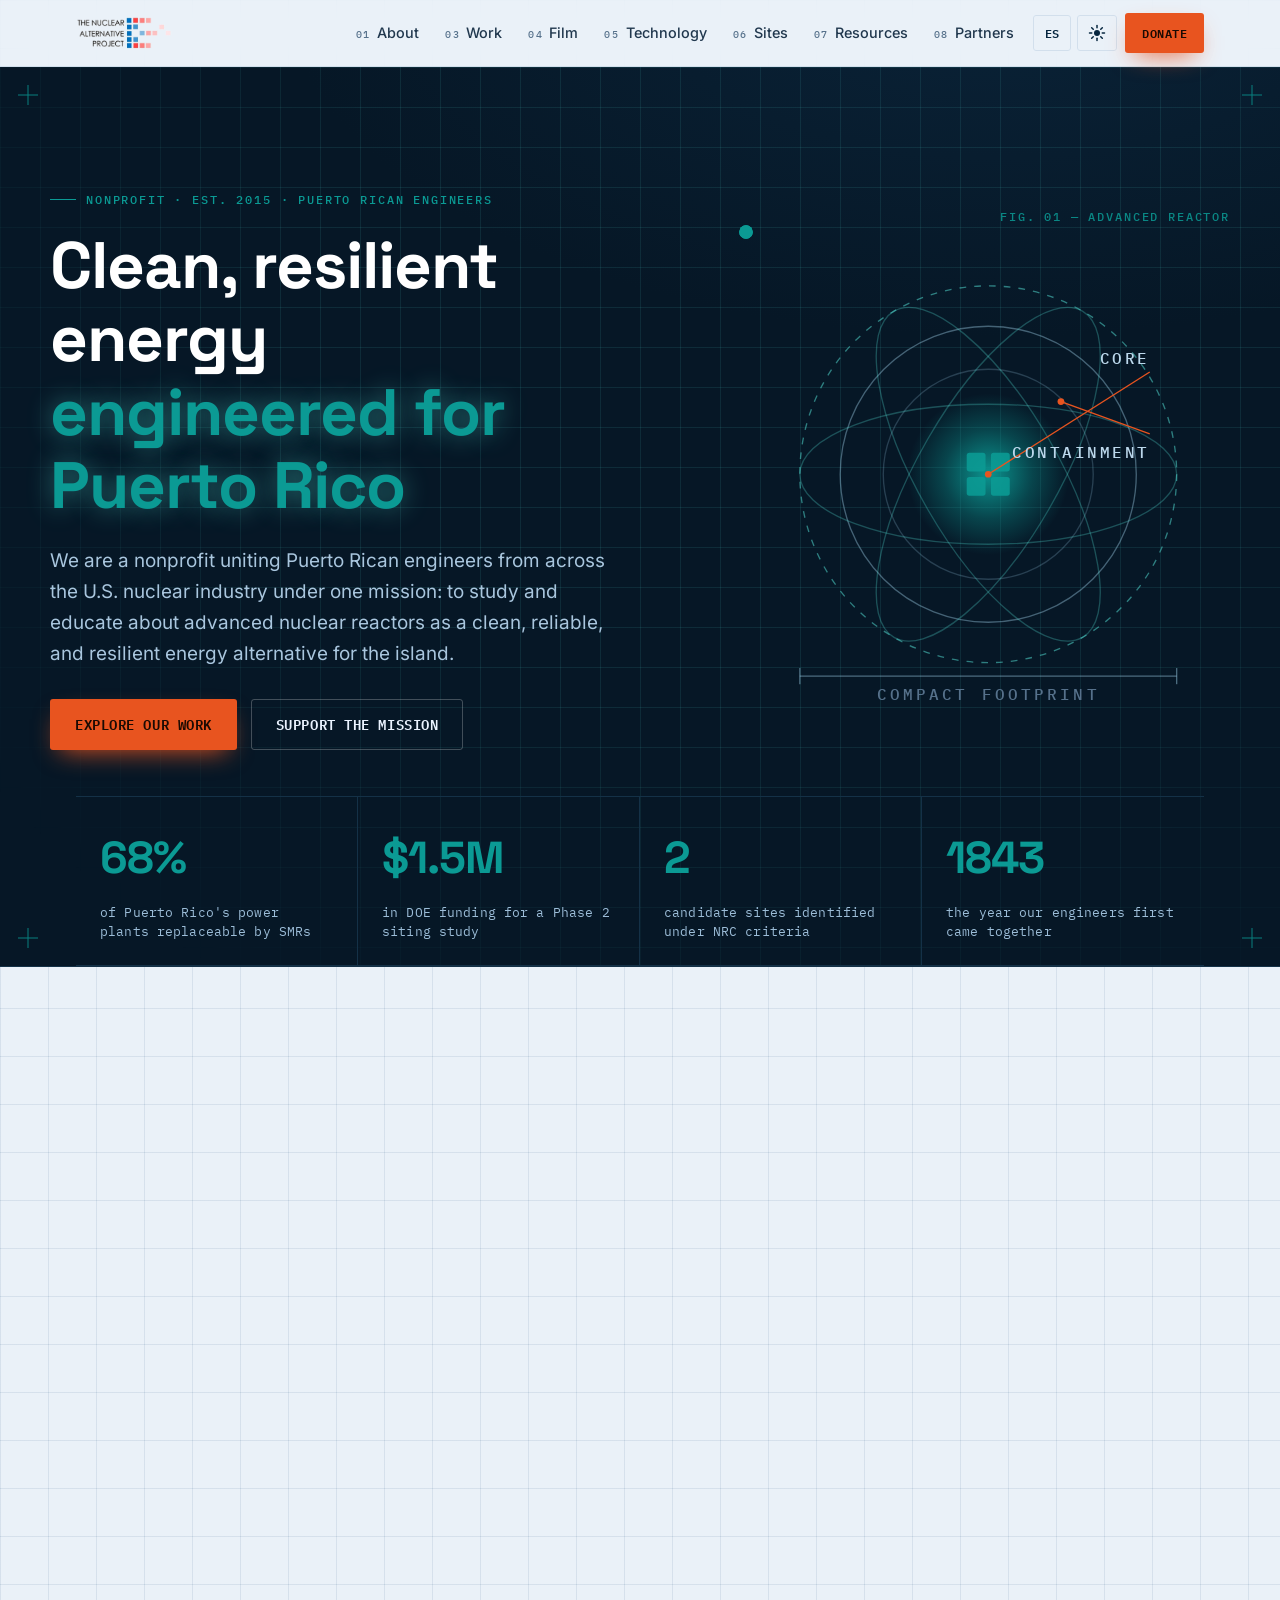
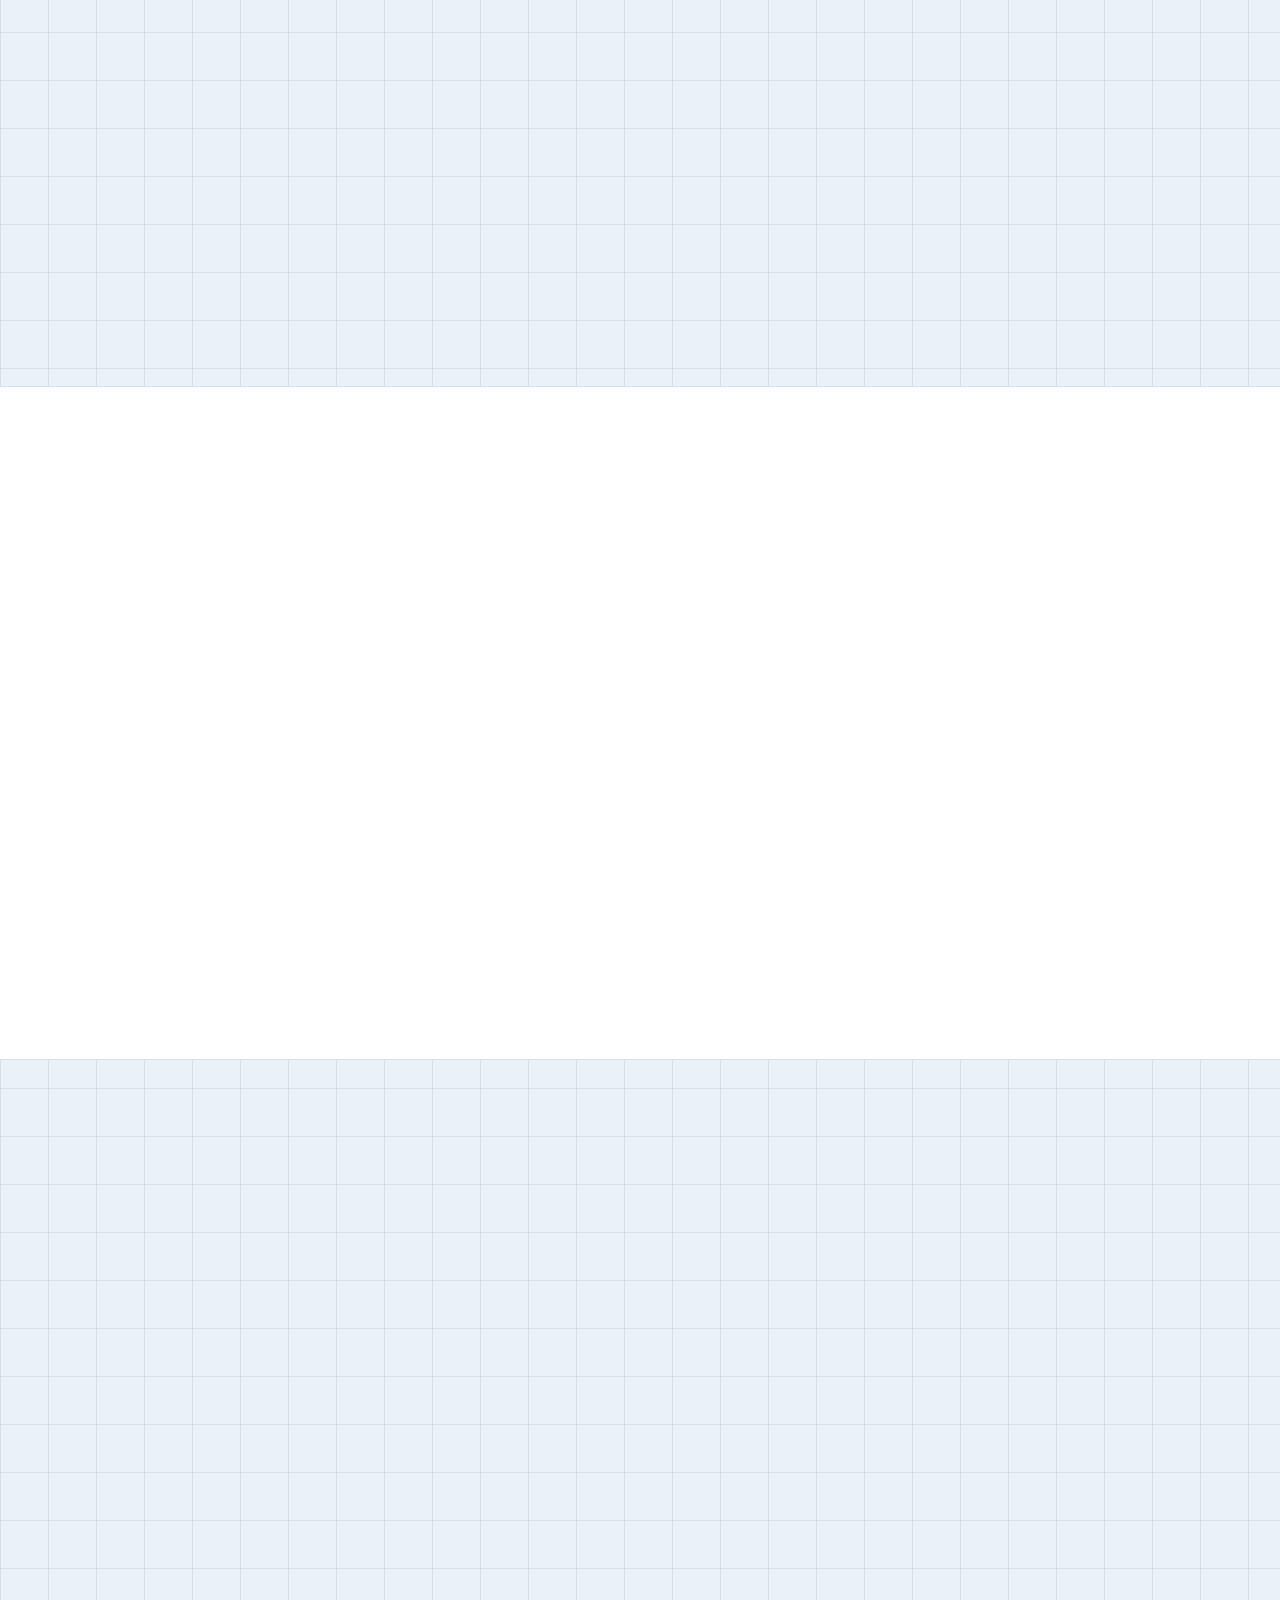
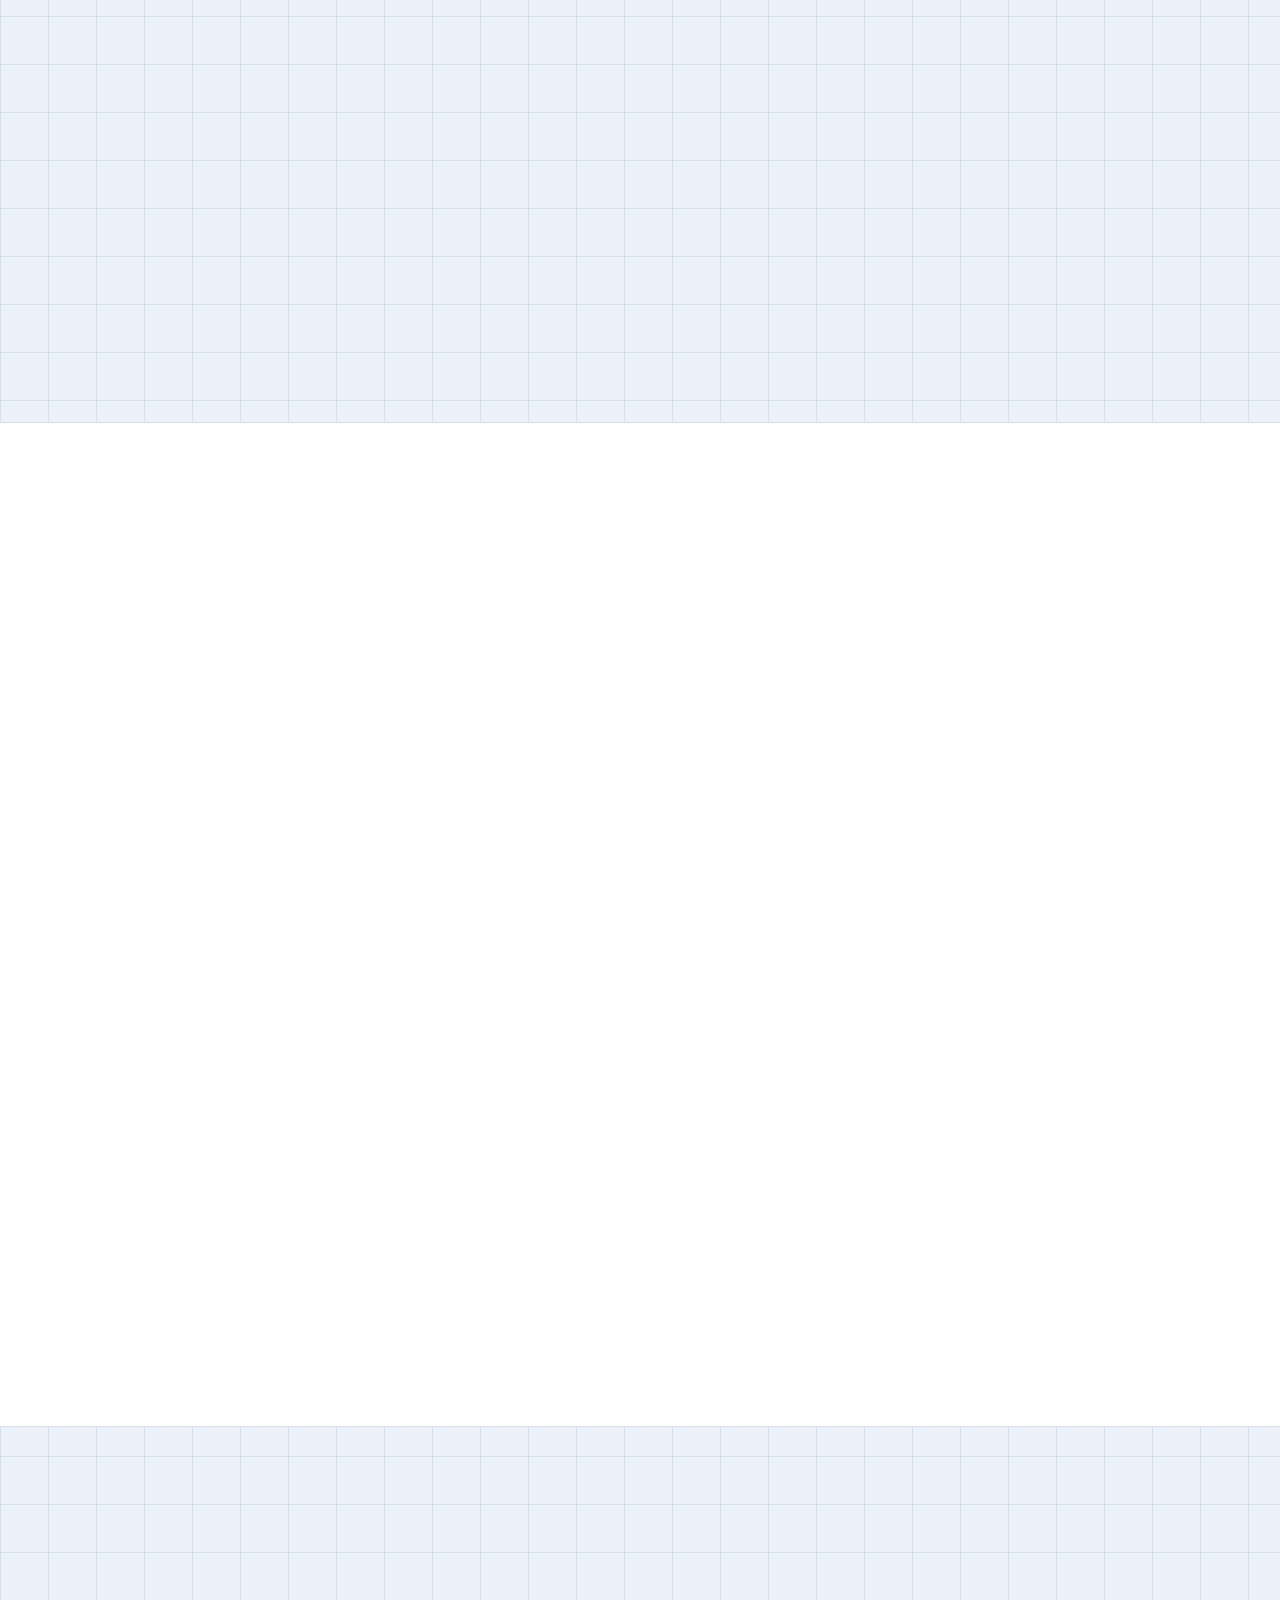
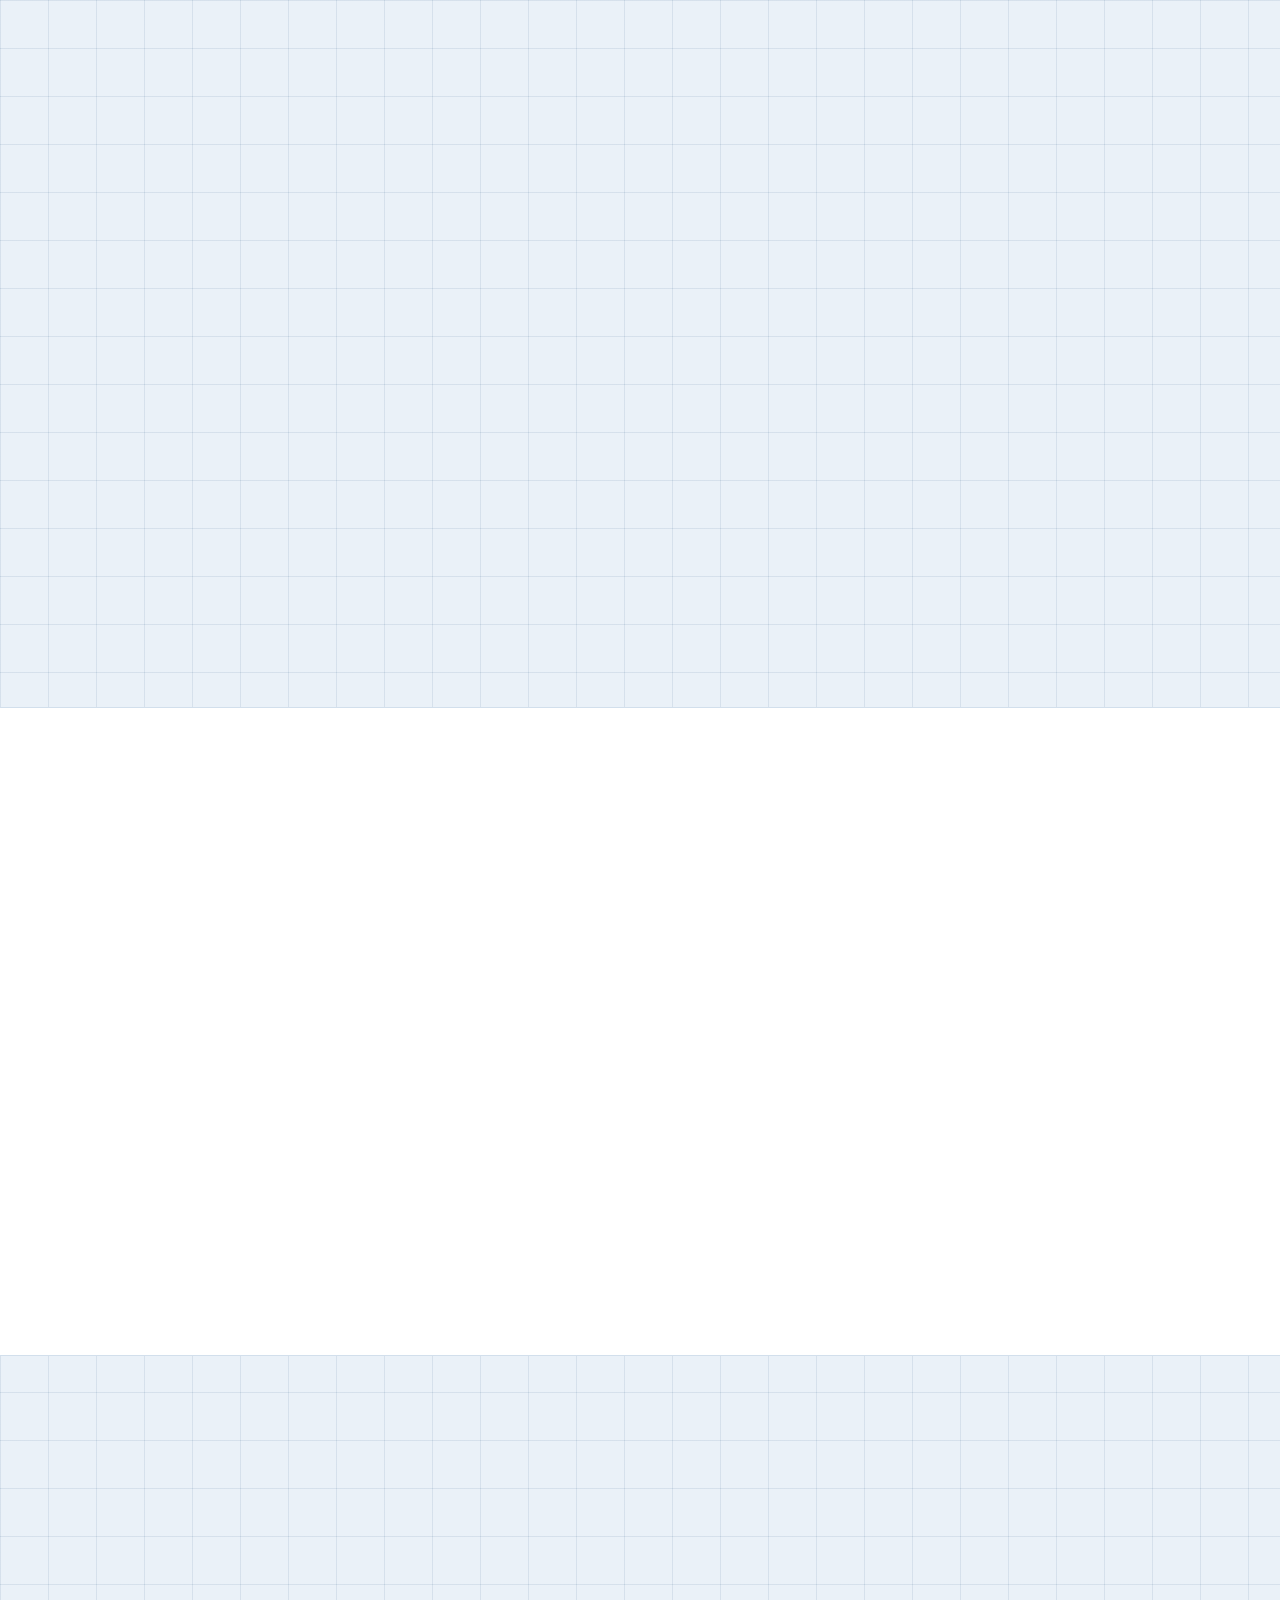
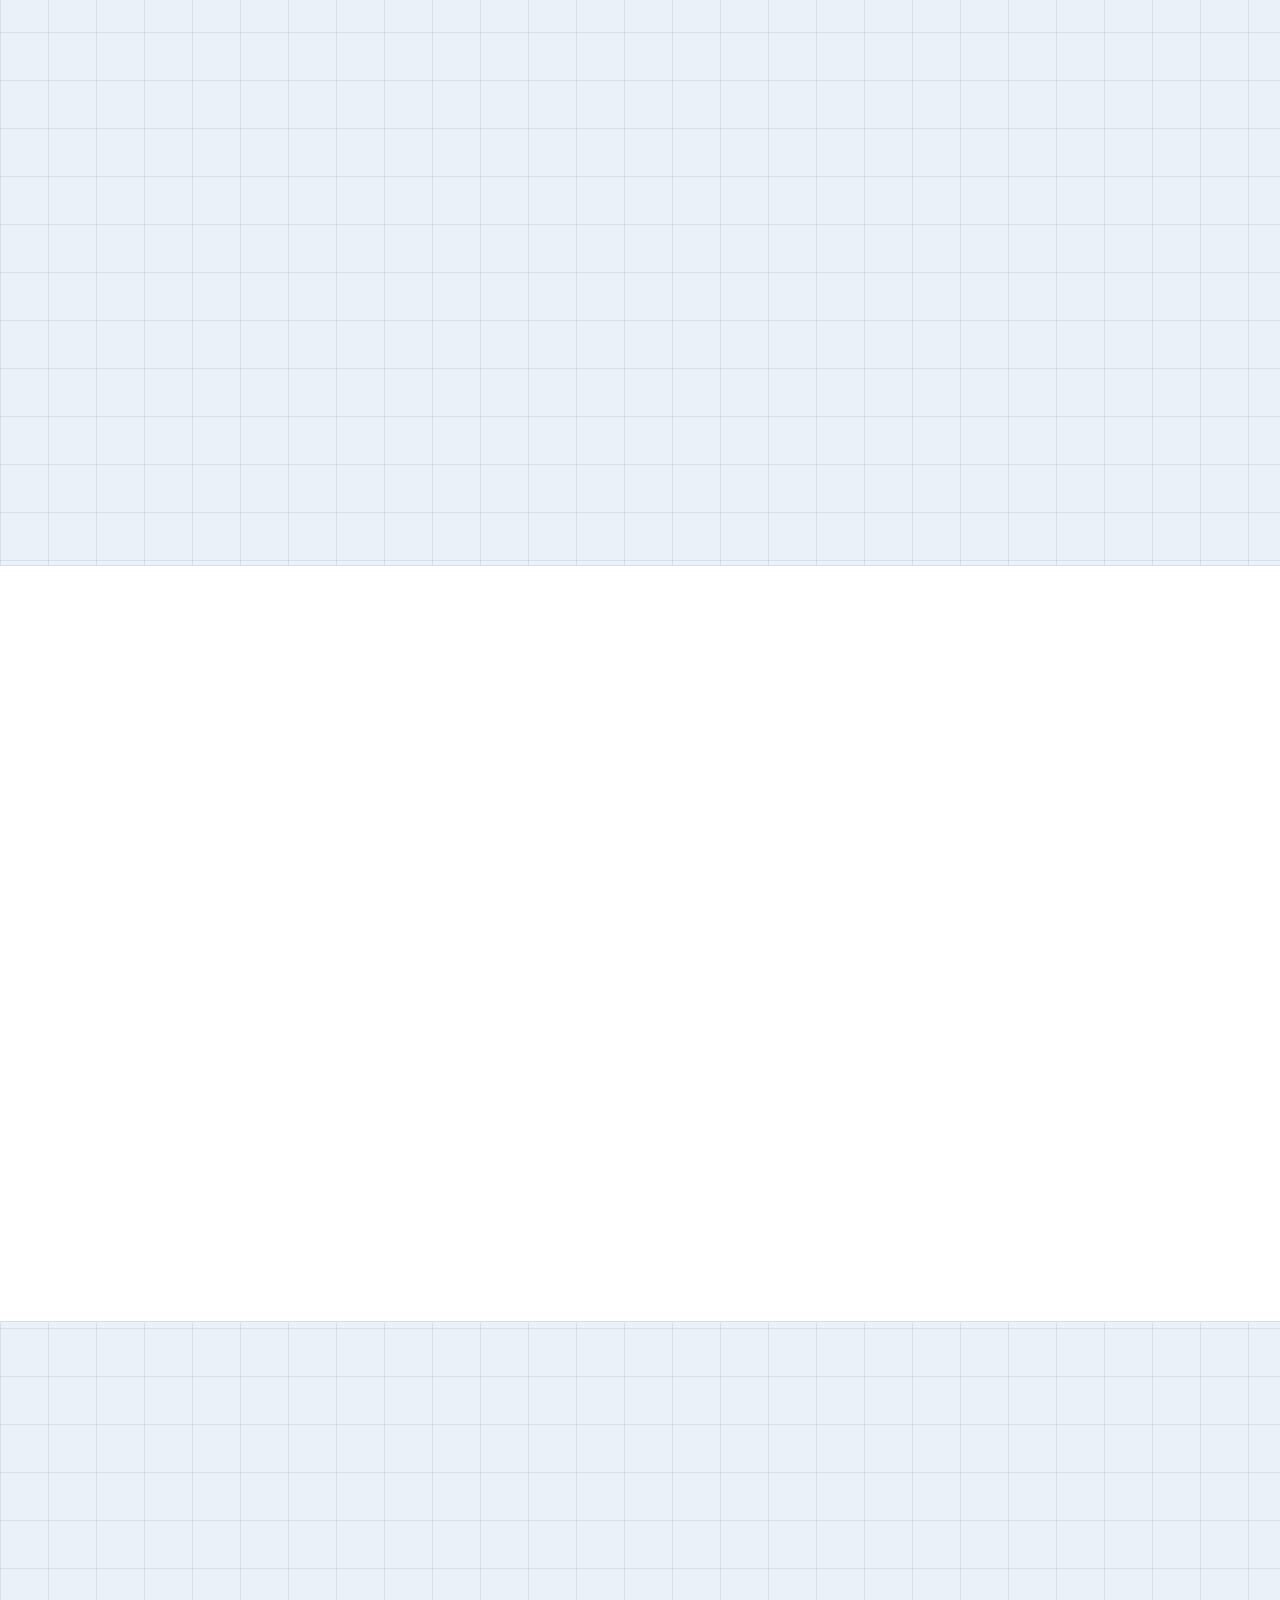
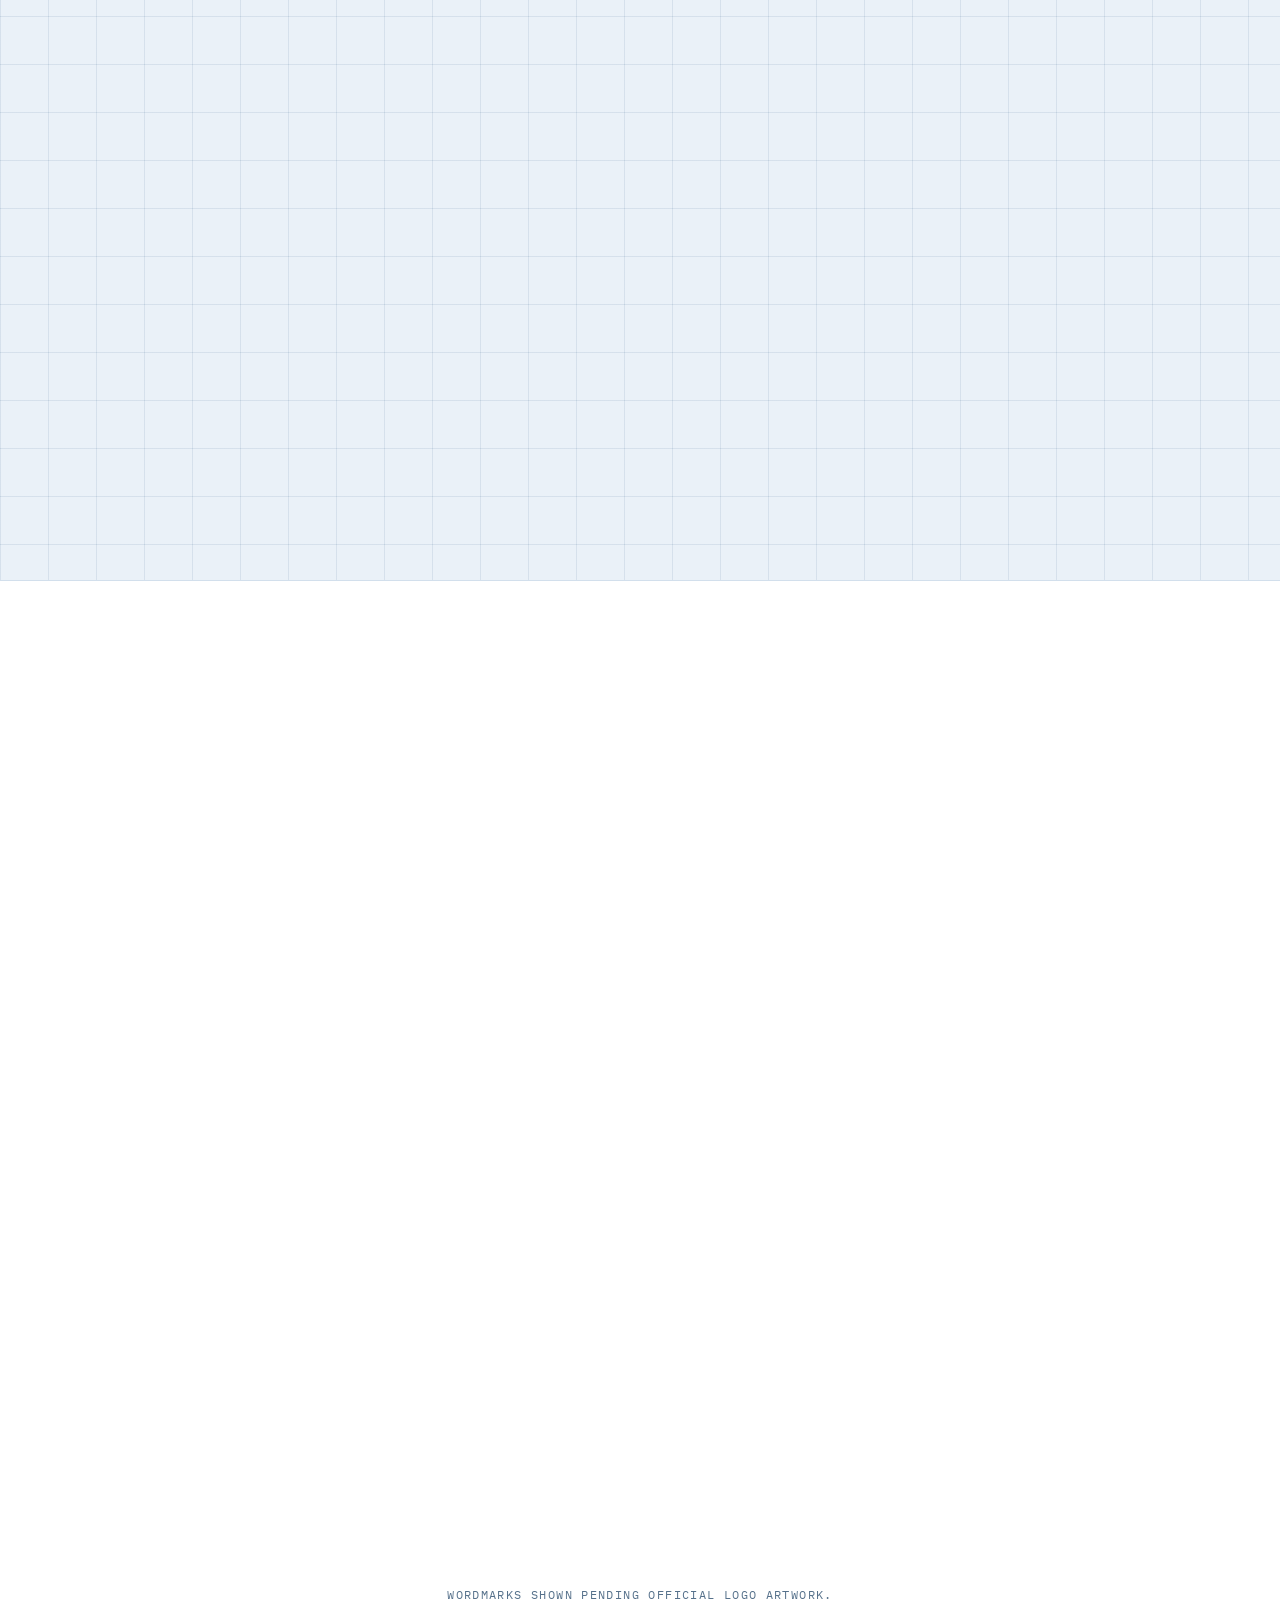
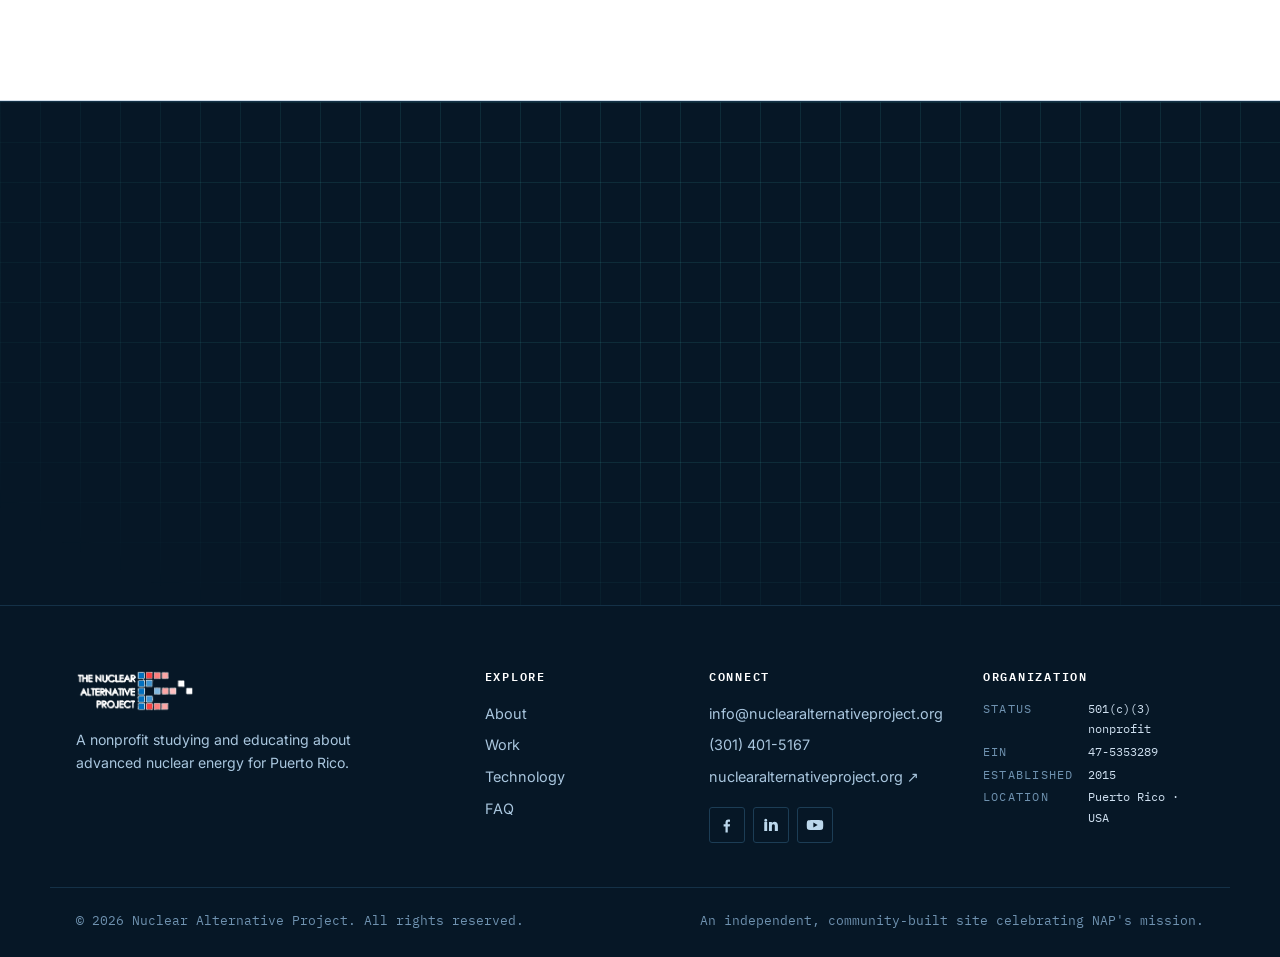
==== commit a57fd630: "Self-host fonts and pin GitHub Actions to commit SHAs Security/privacy hardening: - Self-host Space " ====
--- a/index.html
+++ b/index.html
@@ -3,7 +3,7 @@
 <head>
   <meta charset="UTF-8" />
   <meta name="viewport" content="width=device-width, initial-scale=1.0" />
-  <meta http-equiv="Content-Security-Policy" content="default-src 'self'; base-uri 'self'; object-src 'none'; script-src 'self' 'sha256-5GkRLEhP9fP5WAdMvo4N77YqOK1QqJHjZqNgBh7iWgQ='; style-src 'self' https://fonts.googleapis.com; font-src 'self' https://fonts.gstatic.com; img-src 'self' data: https://static.wixstatic.com; frame-src https://www.youtube-nocookie.com https://www.youtube.com; connect-src 'self'; form-action 'self'; manifest-src 'self'; upgrade-insecure-requests" />
+  <meta http-equiv="Content-Security-Policy" content="default-src 'self'; base-uri 'self'; object-src 'none'; script-src 'self' 'sha256-5GkRLEhP9fP5WAdMvo4N77YqOK1QqJHjZqNgBh7iWgQ='; style-src 'self'; font-src 'self'; img-src 'self' data: https://static.wixstatic.com; frame-src https://www.youtube-nocookie.com https://www.youtube.com; connect-src 'self'; form-action 'self'; manifest-src 'self'; upgrade-insecure-requests" />
   <meta name="referrer" content="strict-origin-when-cross-origin" />
   <title>Nuclear Alternative Project — Clean, Resilient Energy for Puerto Rico</title>
   <meta name="description" content="The Nuclear Alternative Project (NAP) is a nonprofit of Puerto Rican engineers studying and educating about advanced nuclear reactors — small modular reactors (SMRs) and microreactors — for a clean, resilient Puerto Rico." />
@@ -11,9 +11,6 @@
   <meta property="og:title" content="Nuclear Alternative Project" />
   <meta property="og:description" content="Clean, resilient, reliable energy for Puerto Rico through advanced nuclear technology." />
   <meta property="og:type" content="website" />
-  <link rel="preconnect" href="https://fonts.googleapis.com" />
-  <link rel="preconnect" href="https://fonts.gstatic.com" crossorigin />
-  <link href="https://fonts.googleapis.com/css2?family=Space+Grotesk:wght@400;500;600;700&family=IBM+Plex+Mono:wght@400;500;600&family=Inter:wght@400;500;600;700&display=swap" rel="stylesheet" />
   <link rel="stylesheet" href="styles.css" />
   <link rel="icon" type="image/svg+xml" href="assets/favicon.svg" />
   <link rel="icon" type="image/png" sizes="32x32" href="assets/favicon-32.png" />
--- a/styles.css
+++ b/styles.css
@@ -1,3 +1,18 @@
+/* ============================================================
+   Self-hosted fonts (no third-party requests)
+   ============================================================ */
+@font-face { font-family: "Space Grotesk"; font-style: normal; font-weight: 400; font-display: swap; src: url("assets/fonts/space-grotesk-latin-400-normal.woff2") format("woff2"); }
+@font-face { font-family: "Space Grotesk"; font-style: normal; font-weight: 500; font-display: swap; src: url("assets/fonts/space-grotesk-latin-500-normal.woff2") format("woff2"); }
+@font-face { font-family: "Space Grotesk"; font-style: normal; font-weight: 600; font-display: swap; src: url("assets/fonts/space-grotesk-latin-600-normal.woff2") format("woff2"); }
+@font-face { font-family: "Space Grotesk"; font-style: normal; font-weight: 700; font-display: swap; src: url("assets/fonts/space-grotesk-latin-700-normal.woff2") format("woff2"); }
+@font-face { font-family: "IBM Plex Mono"; font-style: normal; font-weight: 400; font-display: swap; src: url("assets/fonts/ibm-plex-mono-latin-400-normal.woff2") format("woff2"); }
+@font-face { font-family: "IBM Plex Mono"; font-style: normal; font-weight: 500; font-display: swap; src: url("assets/fonts/ibm-plex-mono-latin-500-normal.woff2") format("woff2"); }
+@font-face { font-family: "IBM Plex Mono"; font-style: normal; font-weight: 600; font-display: swap; src: url("assets/fonts/ibm-plex-mono-latin-600-normal.woff2") format("woff2"); }
+@font-face { font-family: "Inter"; font-style: normal; font-weight: 400; font-display: swap; src: url("assets/fonts/inter-latin-400-normal.woff2") format("woff2"); }
+@font-face { font-family: "Inter"; font-style: normal; font-weight: 500; font-display: swap; src: url("assets/fonts/inter-latin-500-normal.woff2") format("woff2"); }
+@font-face { font-family: "Inter"; font-style: normal; font-weight: 600; font-display: swap; src: url("assets/fonts/inter-latin-600-normal.woff2") format("woff2"); }
+@font-face { font-family: "Inter"; font-style: normal; font-weight: 700; font-display: swap; src: url("assets/fonts/inter-latin-700-normal.woff2") format("woff2"); }
+
 /* ============================================================
    Nuclear Alternative Project — "Reactor Blueprint"
    Engineering-schematic aesthetic with tropical warmth.
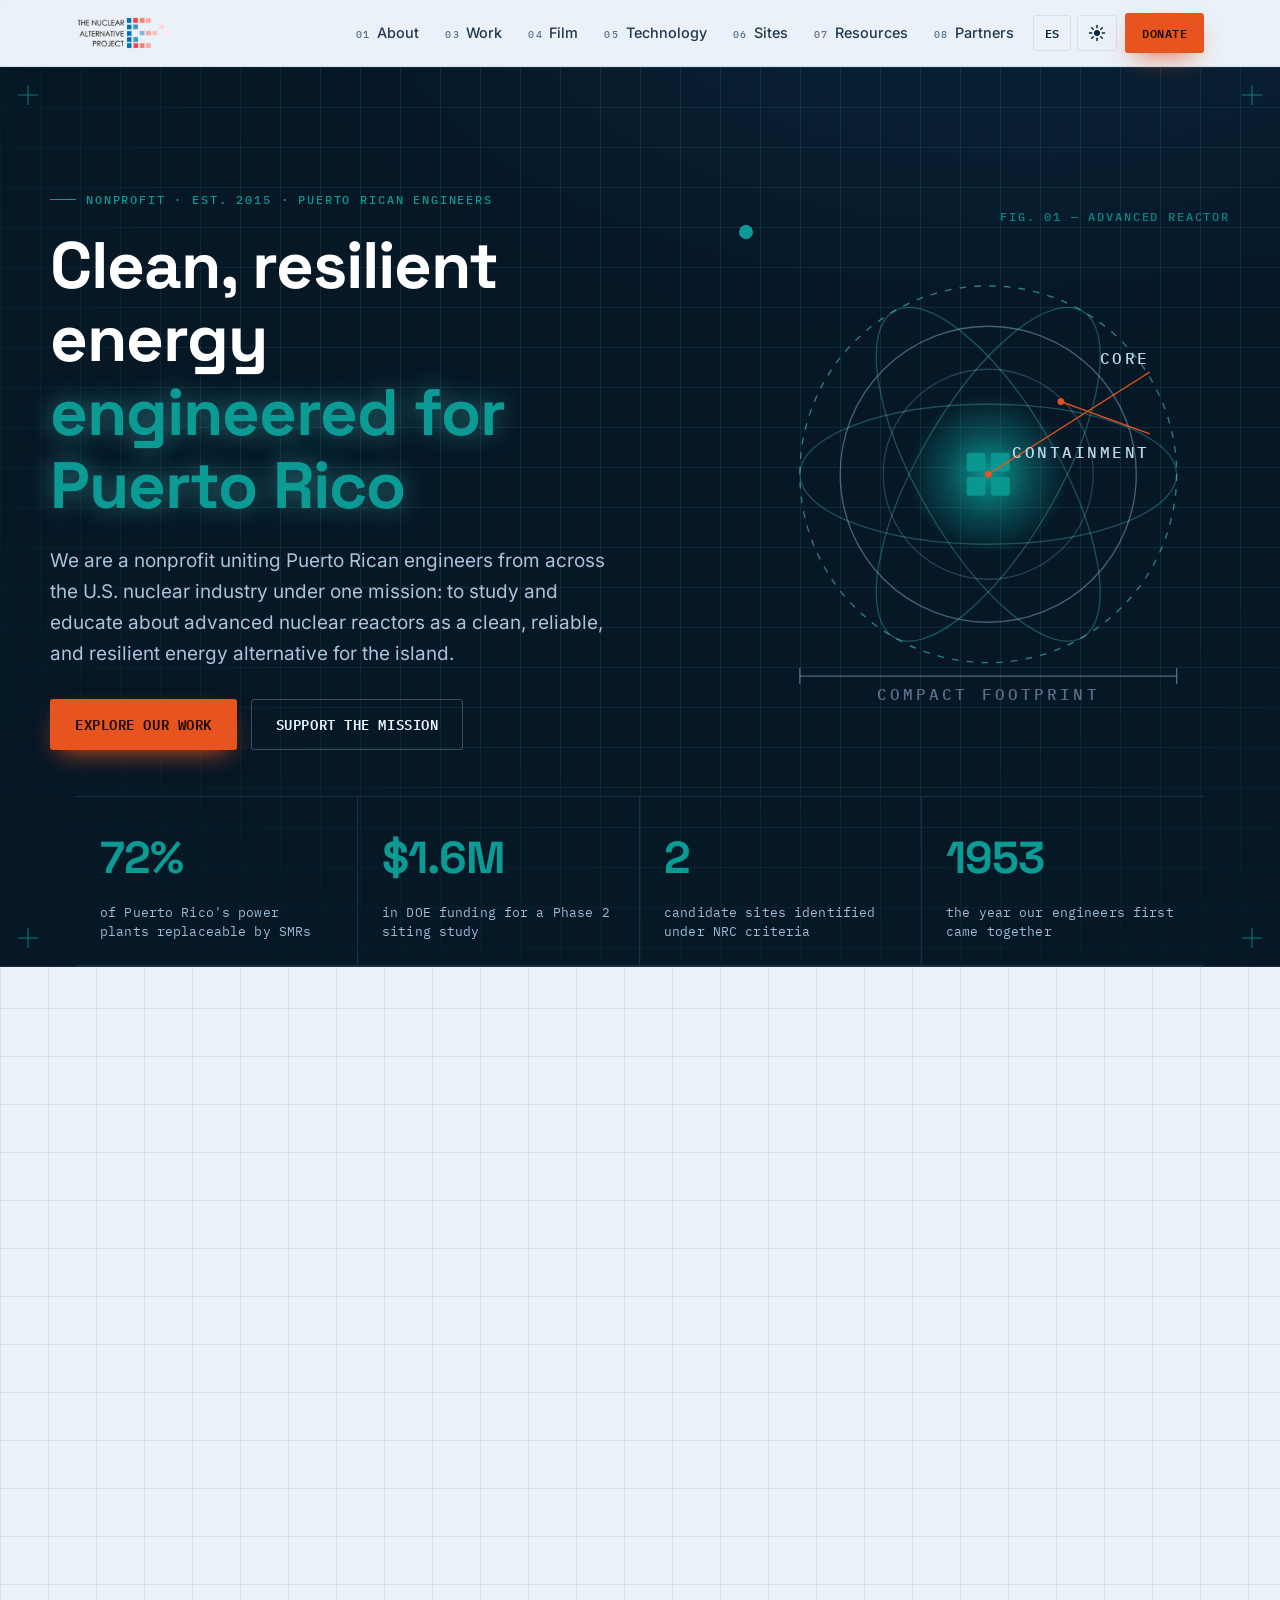
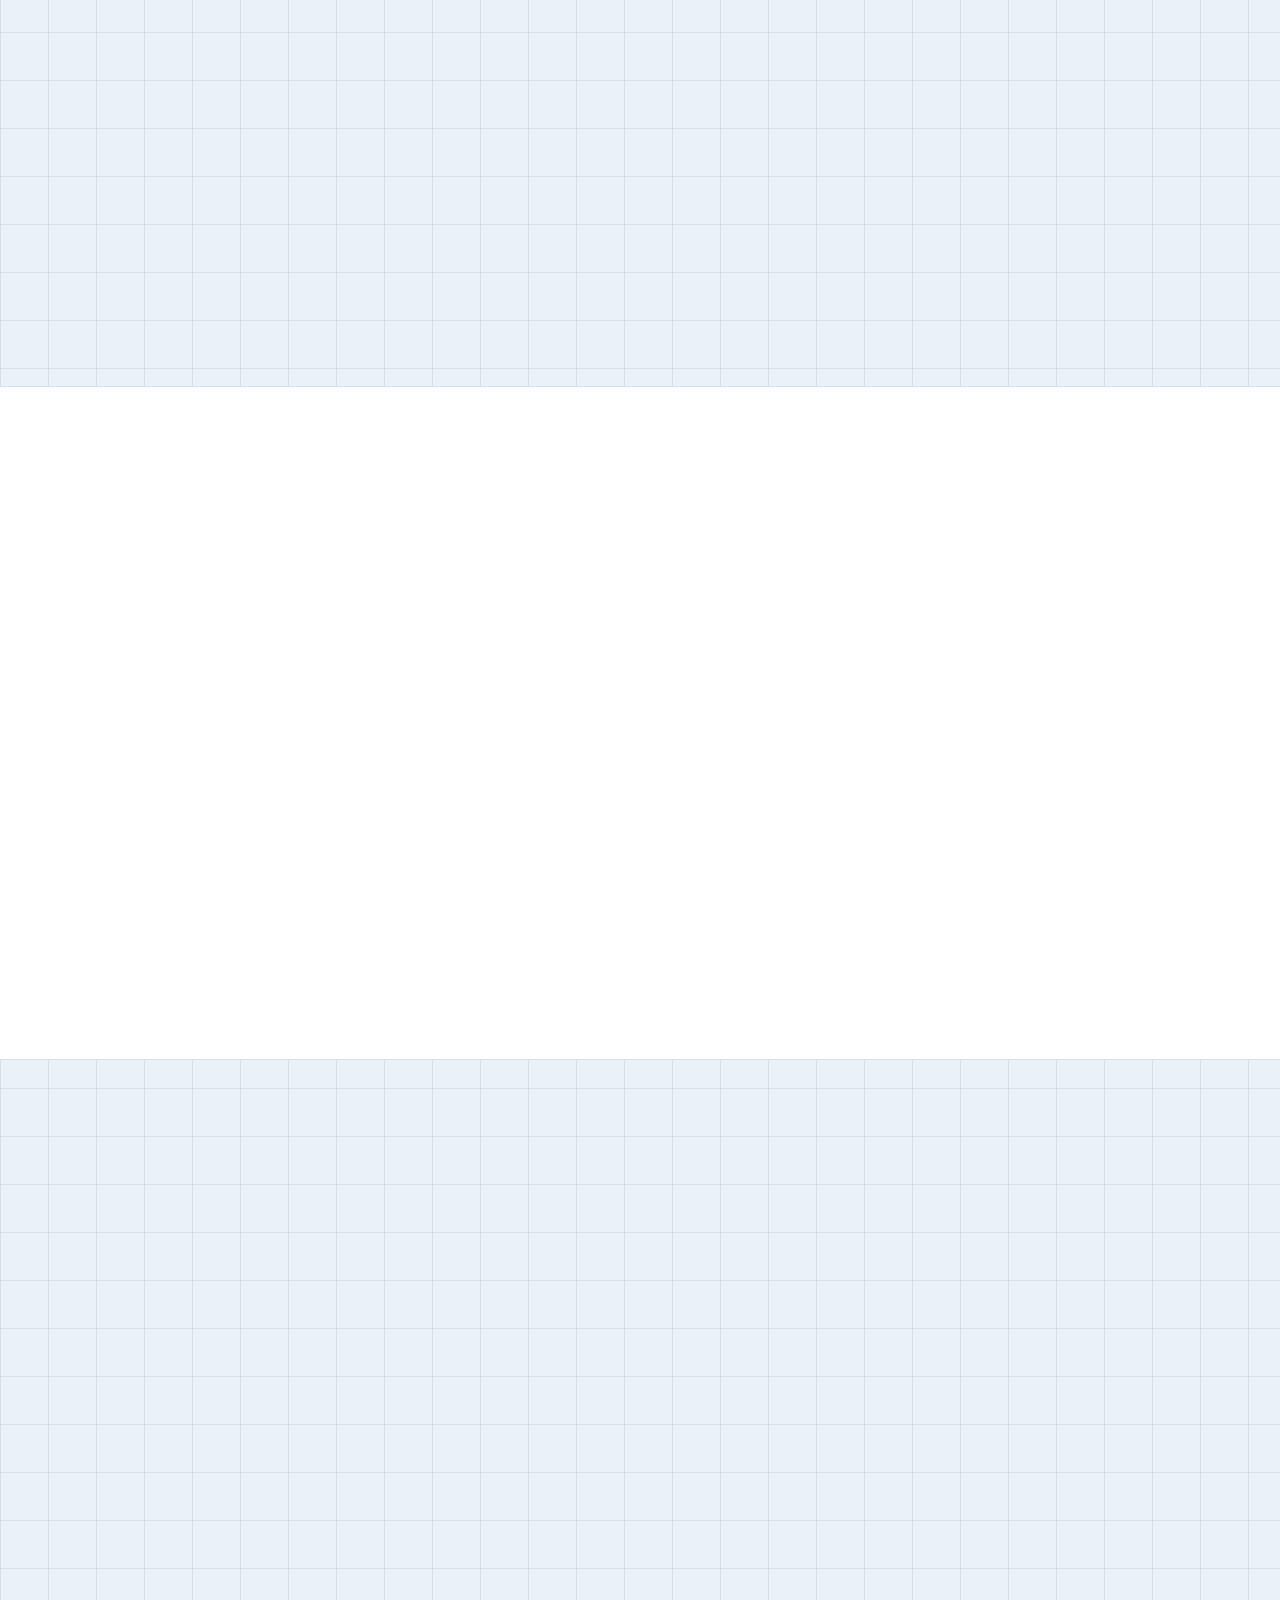
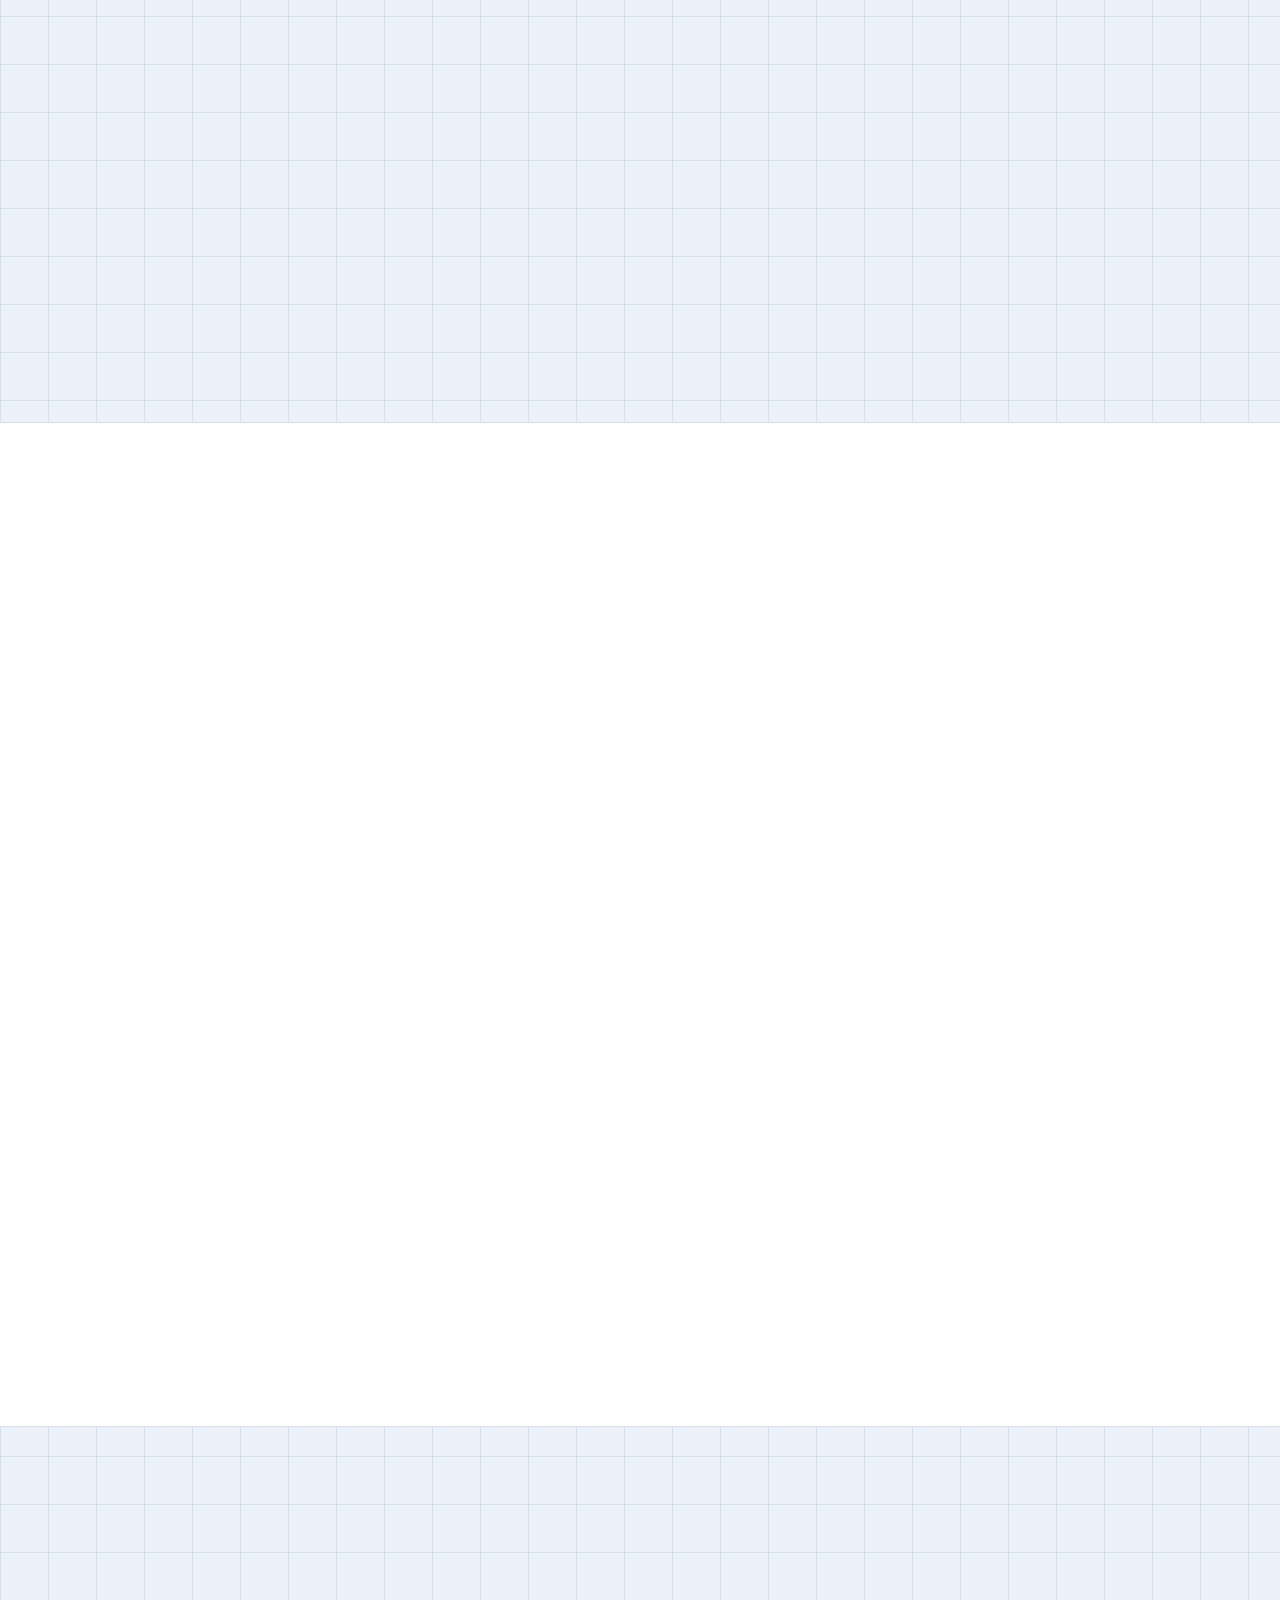
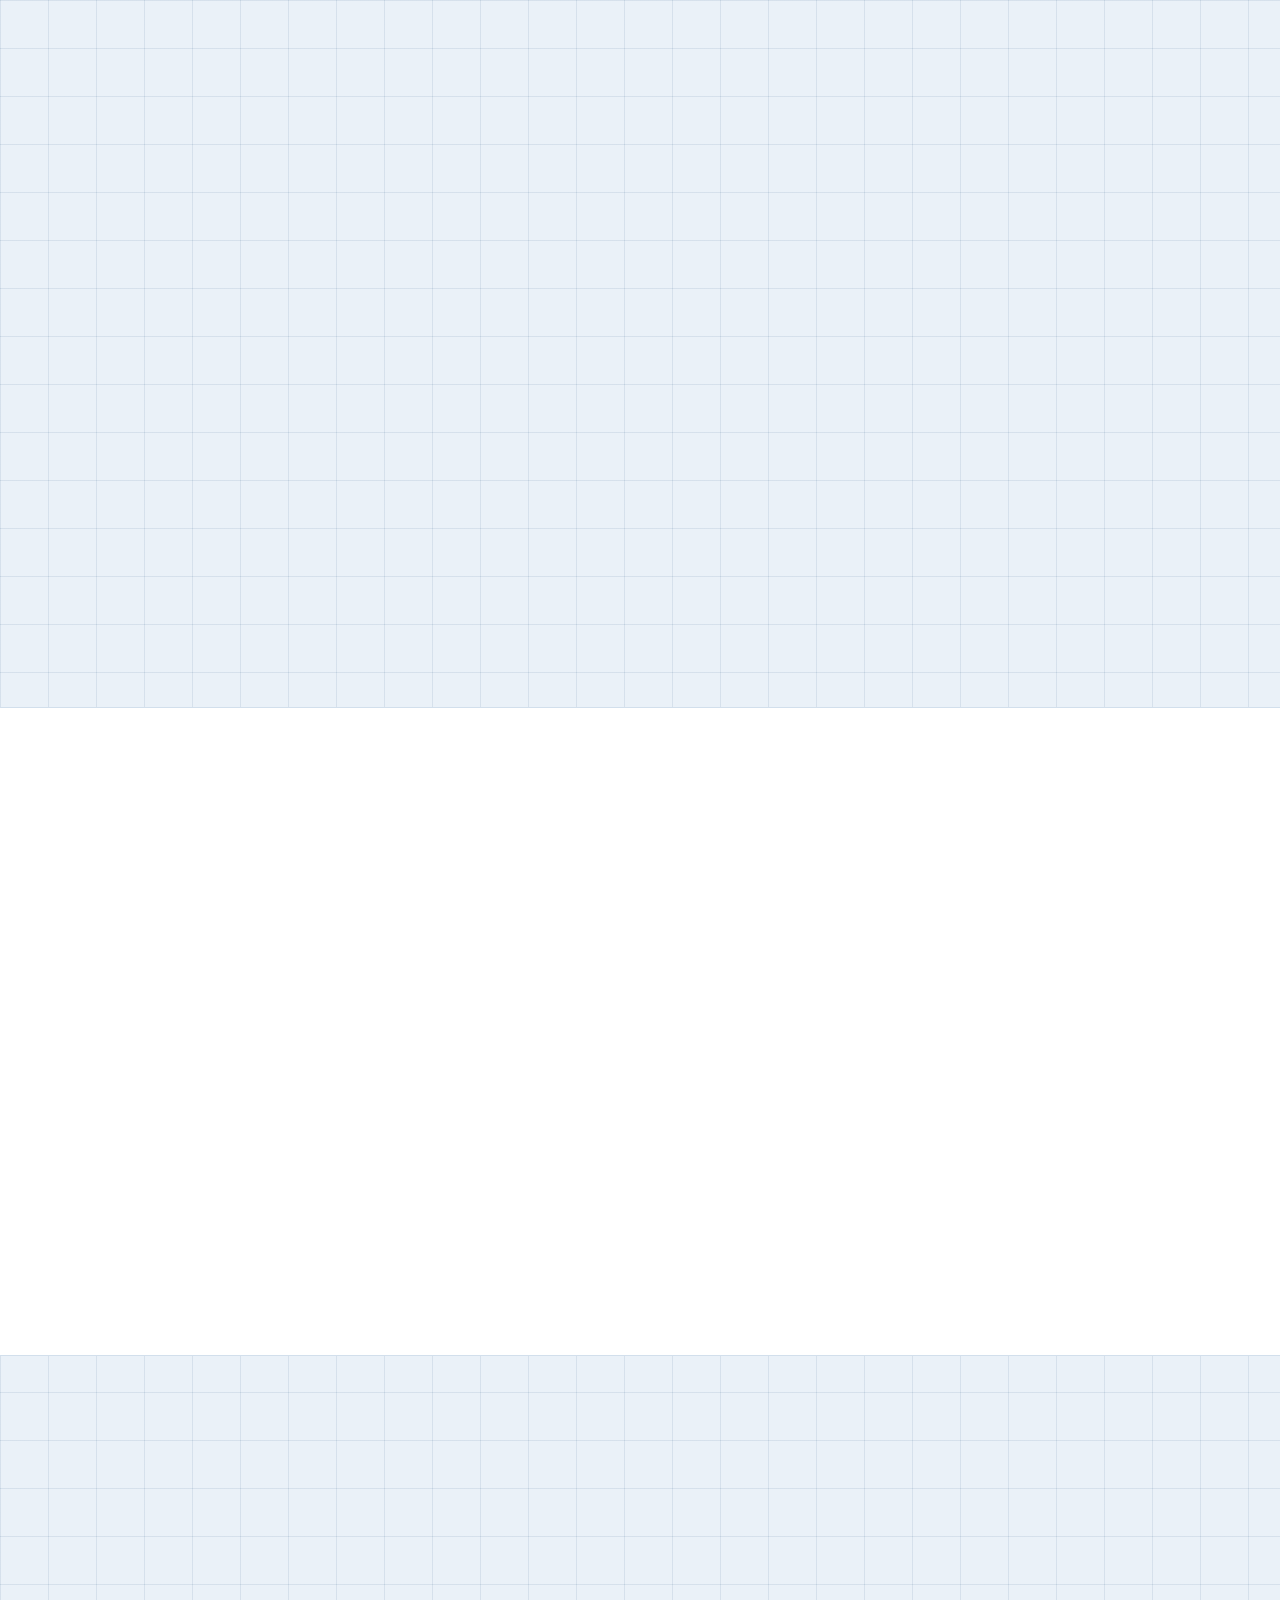
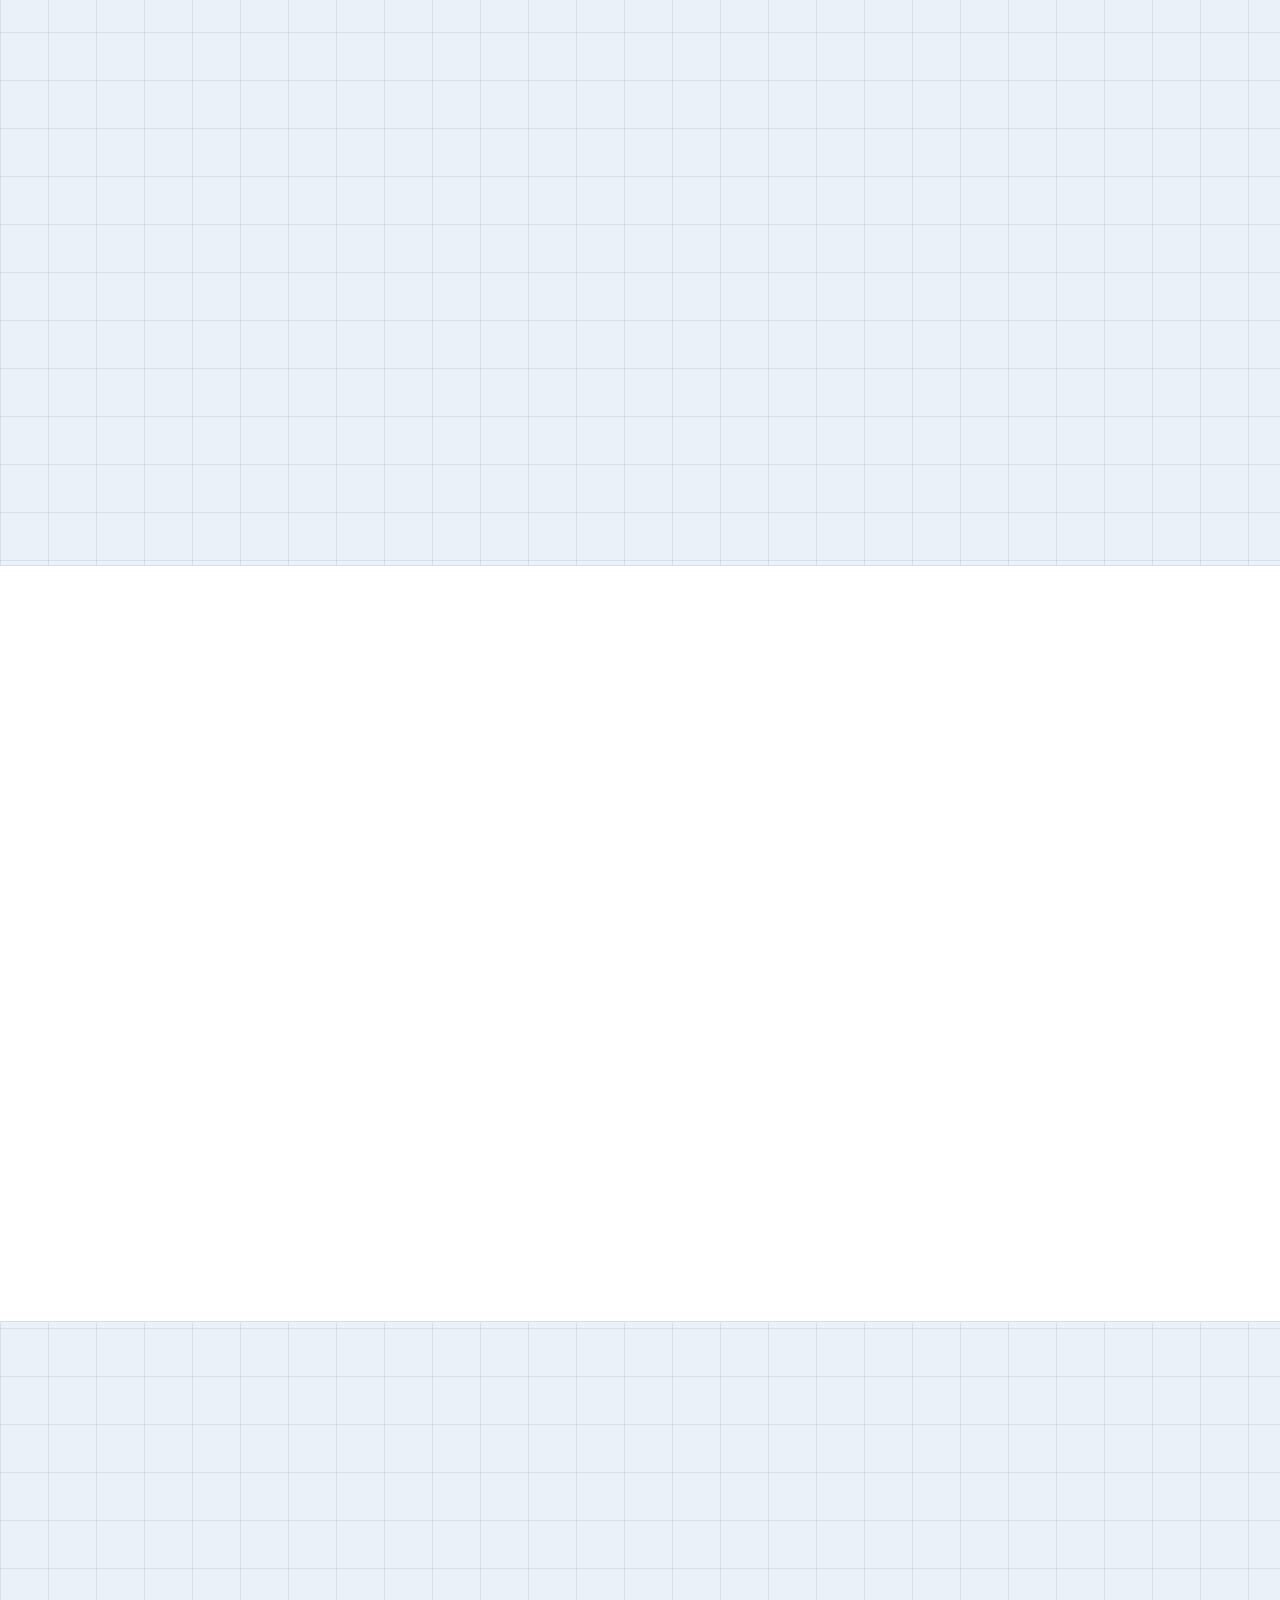
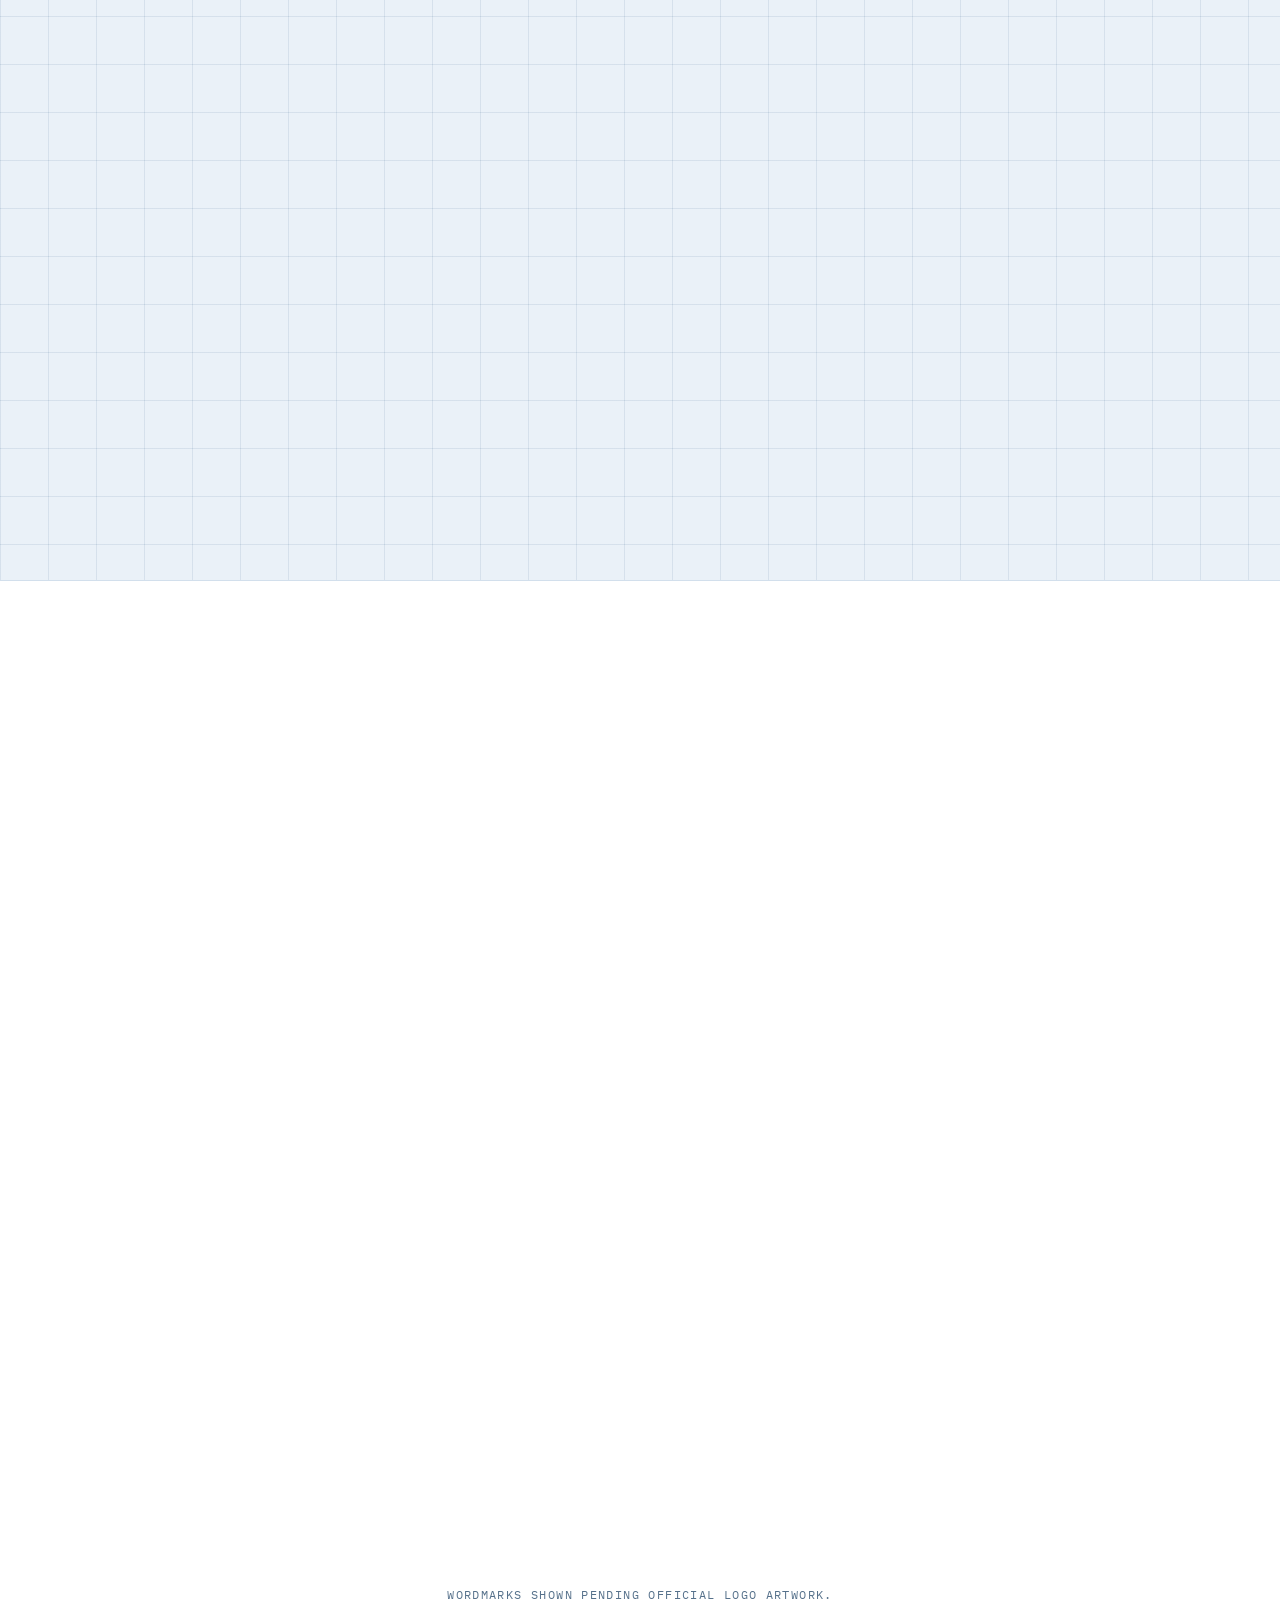
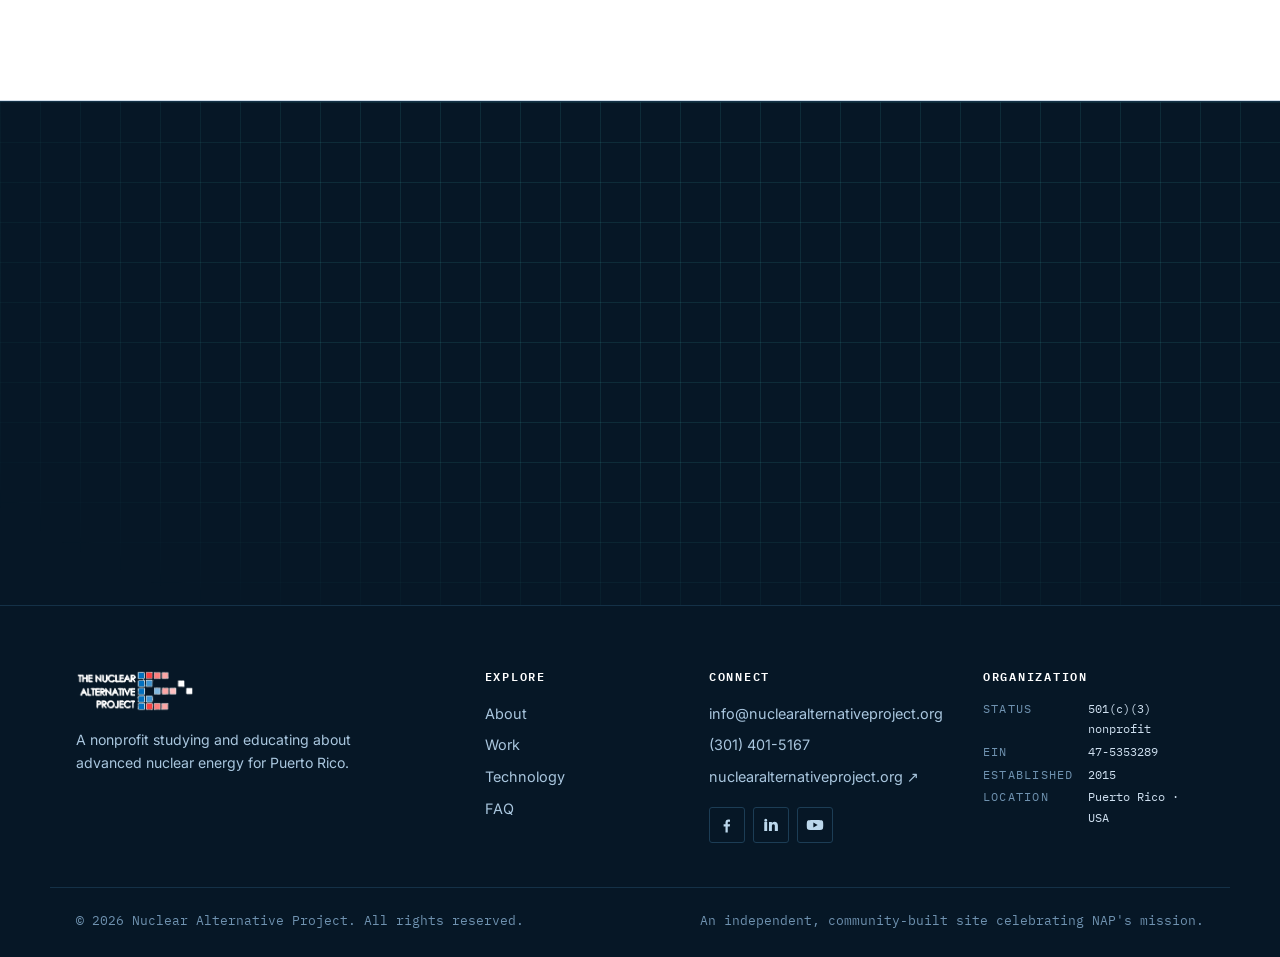
==== commit 46a37857: "Production-readiness audit: honest CTAs, a11y, SEO, migration docs Audit of the site and fixes for t" ====
--- a/index.html
+++ b/index.html
@@ -1,5 +1,5 @@
 <!DOCTYPE html>
-<html lang="en" class="no-js">
+<html lang="en" class="no-js" data-title-es="Nuclear Alternative Project — Energía limpia y resiliente para Puerto Rico" data-desc-es="El Nuclear Alternative Project (NAP) es una organización sin fines de lucro de ingenieros puertorriqueños que estudia y educa sobre reactores nucleares avanzados —SMR y microrreactores— para un Puerto Rico limpio y resiliente.">
 <head>
   <meta charset="UTF-8" />
   <meta name="viewport" content="width=device-width, initial-scale=1.0" />
@@ -11,10 +11,36 @@
   <meta property="og:title" content="Nuclear Alternative Project" />
   <meta property="og:description" content="Clean, resilient, reliable energy for Puerto Rico through advanced nuclear technology." />
   <meta property="og:type" content="website" />
+  <meta property="og:site_name" content="Nuclear Alternative Project" />
+  <meta property="og:url" content="https://jengaup.github.io/Nuclear/" />
+  <meta property="og:image" content="https://jengaup.github.io/Nuclear/assets/apple-touch-icon.png" />
+  <meta name="twitter:card" content="summary" />
+  <meta name="twitter:title" content="Nuclear Alternative Project" />
+  <meta name="twitter:description" content="Clean, resilient, reliable energy for Puerto Rico through advanced nuclear technology." />
+  <meta name="twitter:image" content="https://jengaup.github.io/Nuclear/assets/apple-touch-icon.png" />
+  <link rel="canonical" href="https://jengaup.github.io/Nuclear/" />
   <link rel="stylesheet" href="styles.css" />
   <link rel="icon" type="image/svg+xml" href="assets/favicon.svg" />
   <link rel="icon" type="image/png" sizes="32x32" href="assets/favicon-32.png" />
   <link rel="apple-touch-icon" href="assets/apple-touch-icon.png" />
+  <script type="application/ld+json">
+  {
+    "@context": "https://schema.org",
+    "@type": ["NGO", "Organization"],
+    "name": "Nuclear Alternative Project",
+    "alternateName": "NAP",
+    "url": "https://jengaup.github.io/Nuclear/",
+    "logo": "https://jengaup.github.io/Nuclear/assets/logo.png",
+    "foundingDate": "2015",
+    "email": "info@nuclearalternativeproject.org",
+    "telephone": "+1-301-401-5167",
+    "description": "Nonprofit of Puerto Rican engineers studying and educating about advanced nuclear reactors (SMRs and microreactors) for a clean, resilient Puerto Rico.",
+    "sameAs": [
+      "https://www.facebook.com/NuclearAlternativeProject/",
+      "https://www.linkedin.com/company/thenuclearalternativeproject"
+    ]
+  }
+  </script>
 </head>
 <body>
   <script>if(window.top!==window.self){try{window.top.location=window.self.location}catch(e){document.documentElement.style.display='none'}}document.documentElement.classList.remove('no-js');</script>
@@ -83,7 +109,7 @@
         <!-- Signature element: annotated reactor schematic -->
         <figure class="reactor-fig" aria-label="Annotated schematic of an advanced nuclear reactor">
           <figcaption class="fig-cap"><span data-i18n="fig_label">FIG. 01 — ADVANCED REACTOR</span></figcaption>
-          <svg viewBox="0 0 360 360" class="reactor" role="img">
+          <svg viewBox="0 0 360 360" class="reactor" role="img" aria-label="Schematic of an advanced nuclear reactor: a glowing central core inside concentric containment rings with orbiting particles.">
             <defs>
               <radialGradient id="coreGlow" cx="50%" cy="50%" r="50%">
                 <stop offset="0%" stop-color="var(--cyan)" stop-opacity="0.95"/>
@@ -489,7 +515,7 @@
             <span class="card-tag">A / GIVE</span>
             <h3 data-i18n="inv1_t">Donate</h3>
             <p data-i18n="inv1_p">Fund independent research and education. Every contribution to our 501(c)(3) is tax-deductible.</p>
-            <a href="#contact" class="btn btn-primary btn-sm js-mail" data-eu="info" data-ed="nuclearalternativeproject.org" data-subj="Donation" data-i18n="inv1_cta">Donate</a>
+            <a href="#contact" class="btn btn-primary btn-sm js-mail" data-eu="info" data-ed="nuclearalternativeproject.org" data-subj="Donation inquiry" data-i18n="inv1_cta">Contact us about donating</a>
           </div>
           <div class="involve-card reveal">
             <span class="card-tag">B / JOIN</span>
@@ -509,14 +535,11 @@
           <div>
             <p class="mono-eyebrow" data-i18n="news_kicker">Signal · Newsletter</p>
             <h3 data-i18n="news_t">Stay informed</h3>
-            <p data-i18n="news_p">Get occasional updates on our research and Puerto Rico's energy future.</p>
-          </div>
-          <form class="news-form" id="news-form" novalidate>
-            <label class="sr-only" for="news-email" data-i18n="news_label">Email address</label>
-            <input type="email" id="news-email" name="email" placeholder="you@example.com" required />
-            <button type="submit" class="btn btn-primary" data-i18n="news_btn">Subscribe</button>
-            <p class="news-msg" id="news-msg" role="status"></p>
-          </form>
+            <p data-i18n="news_p">Online sign-up isn't live yet. In the meantime, email us and we'll add you to our updates.</p>
+          </div>
+          <div class="news-cta">
+            <a class="btn btn-primary js-mail" data-eu="info" data-ed="nuclearalternativeproject.org" data-subj="Newsletter signup" href="#contact" data-i18n="news_btn">Email us to get updates</a>
+          </div>
         </div>
       </div>
     </section>
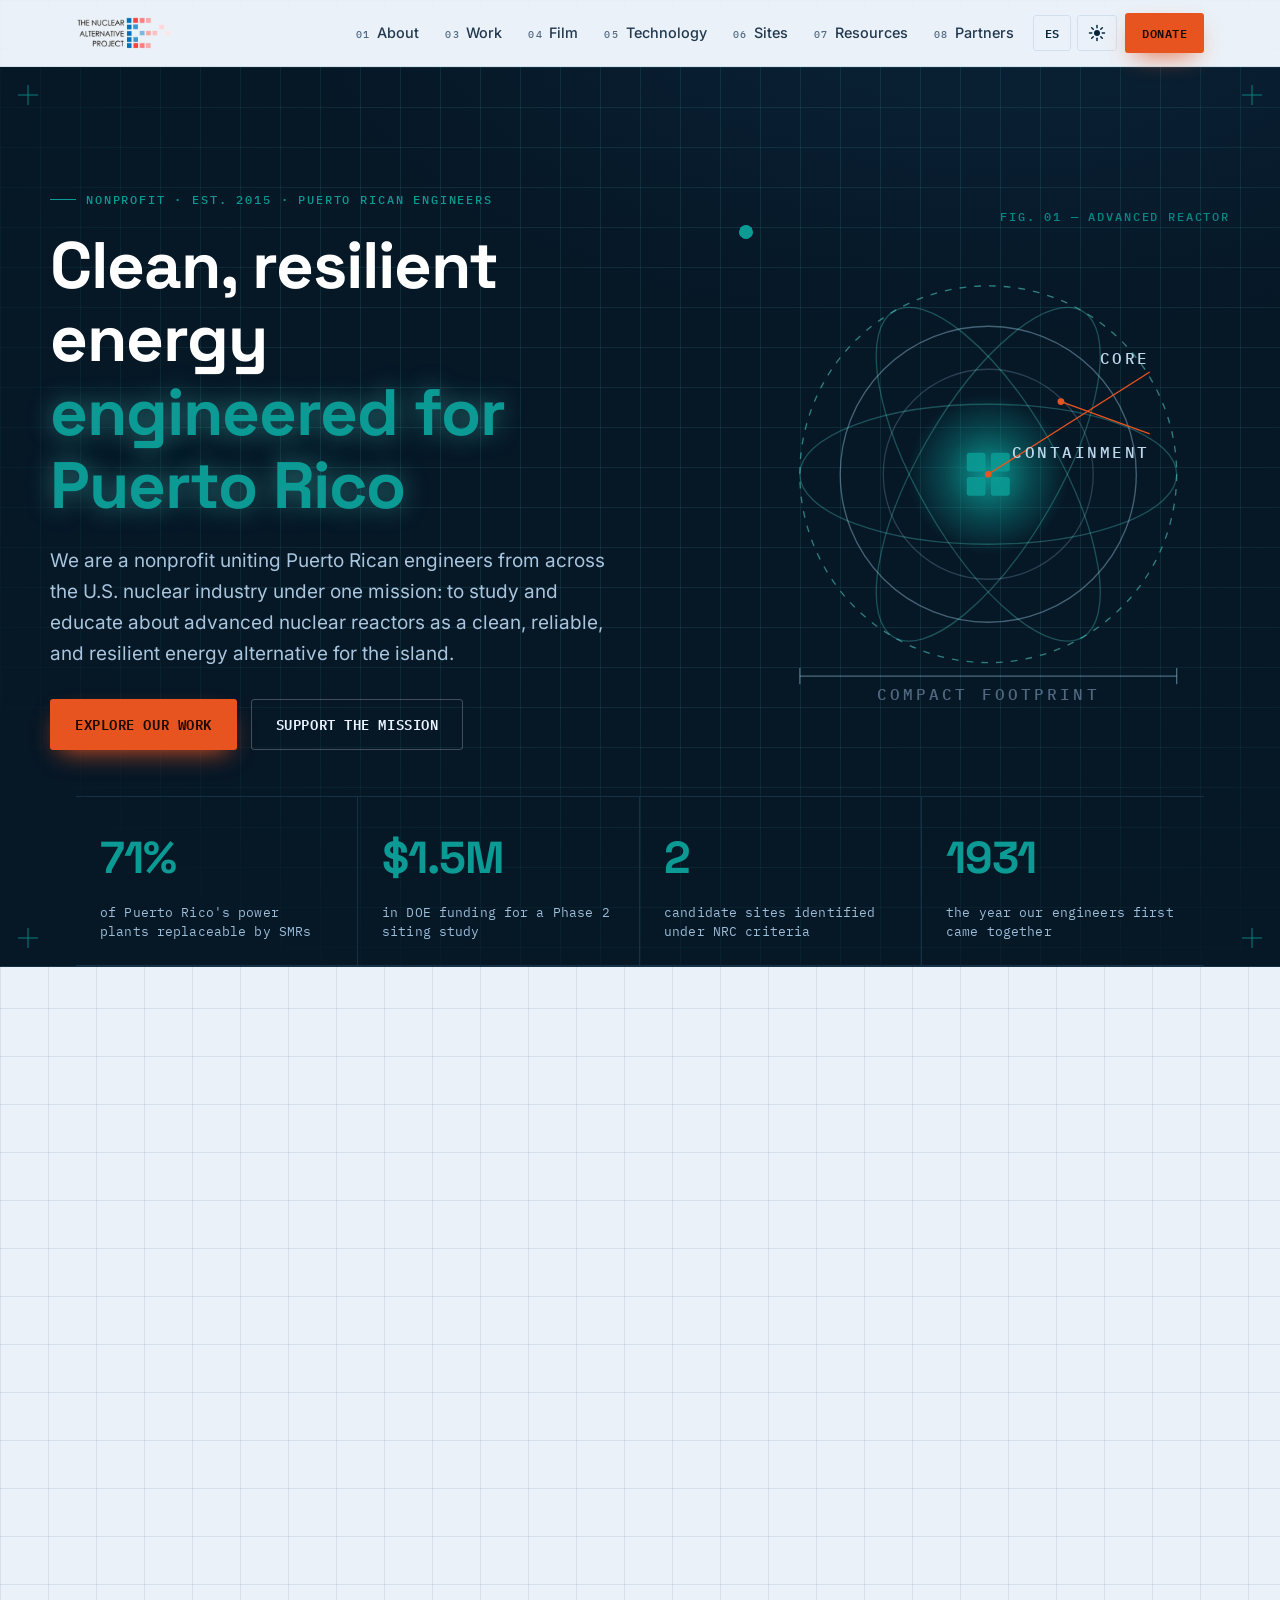
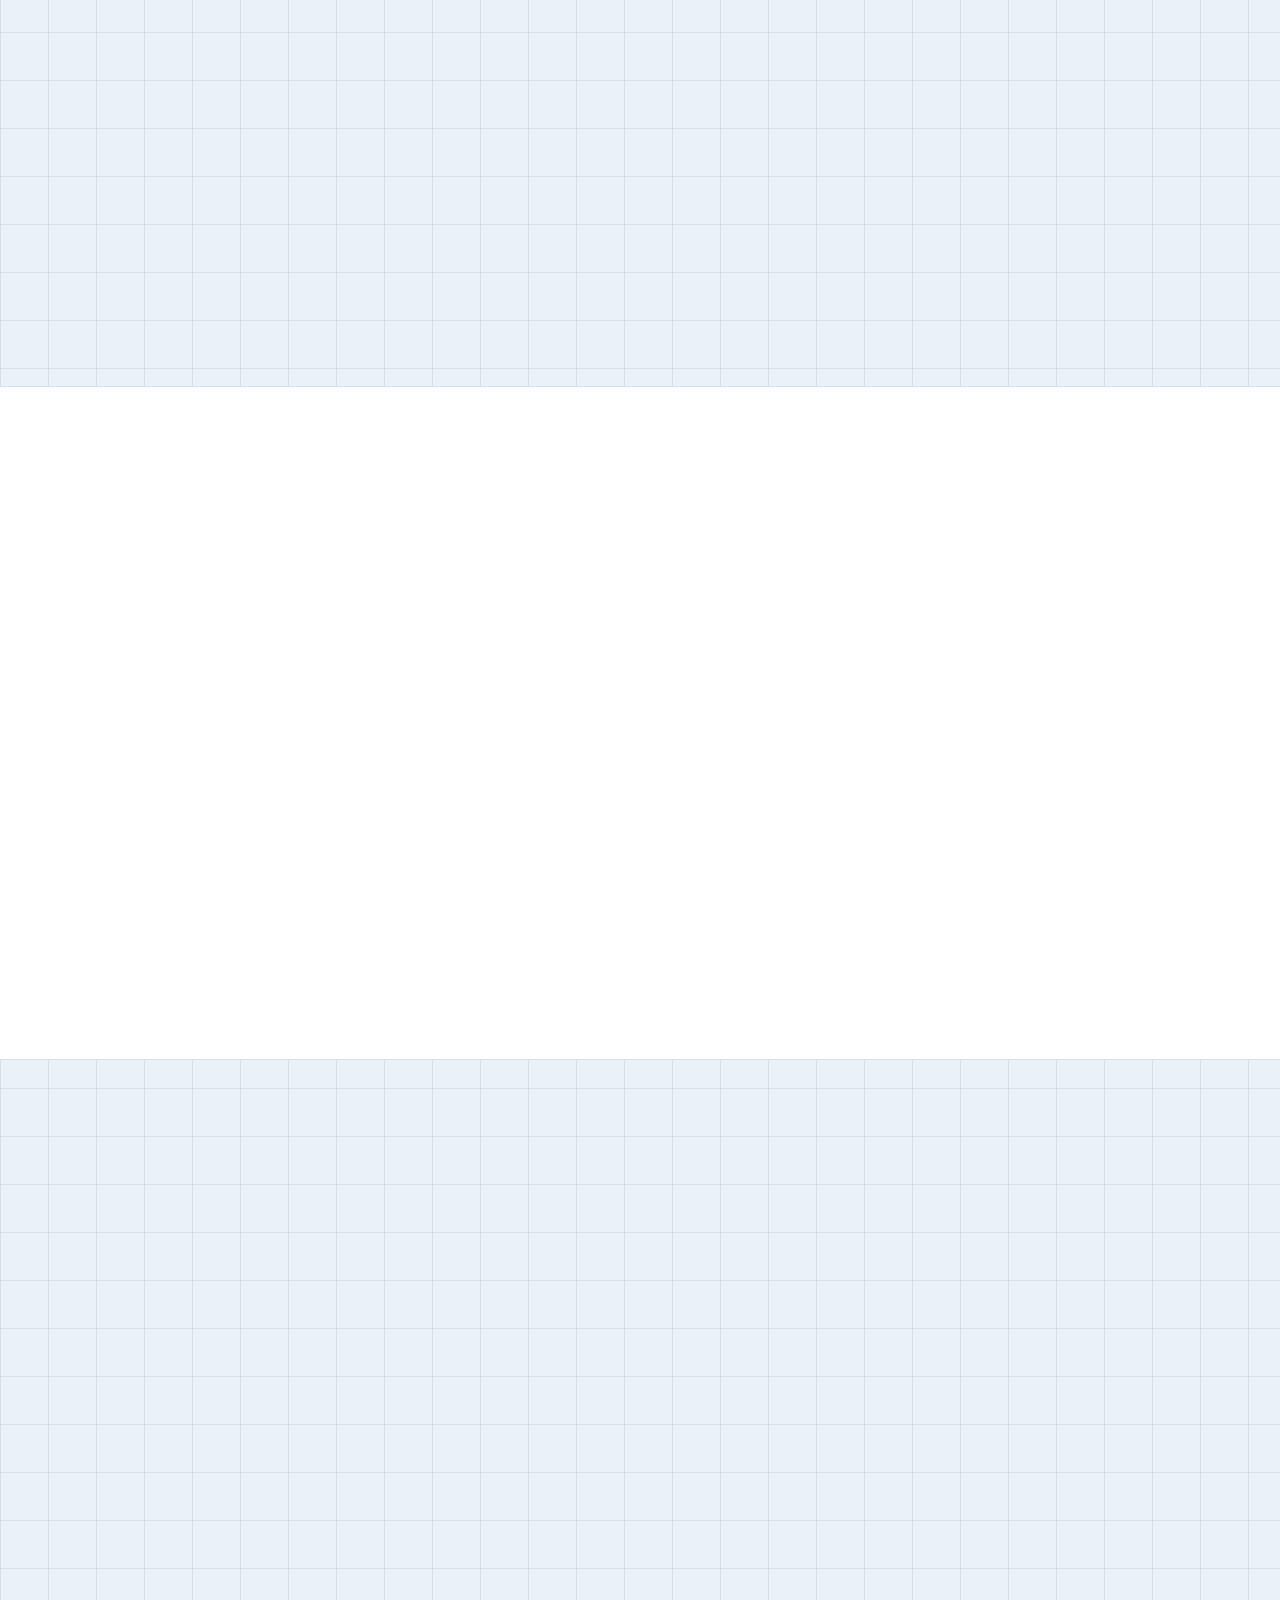
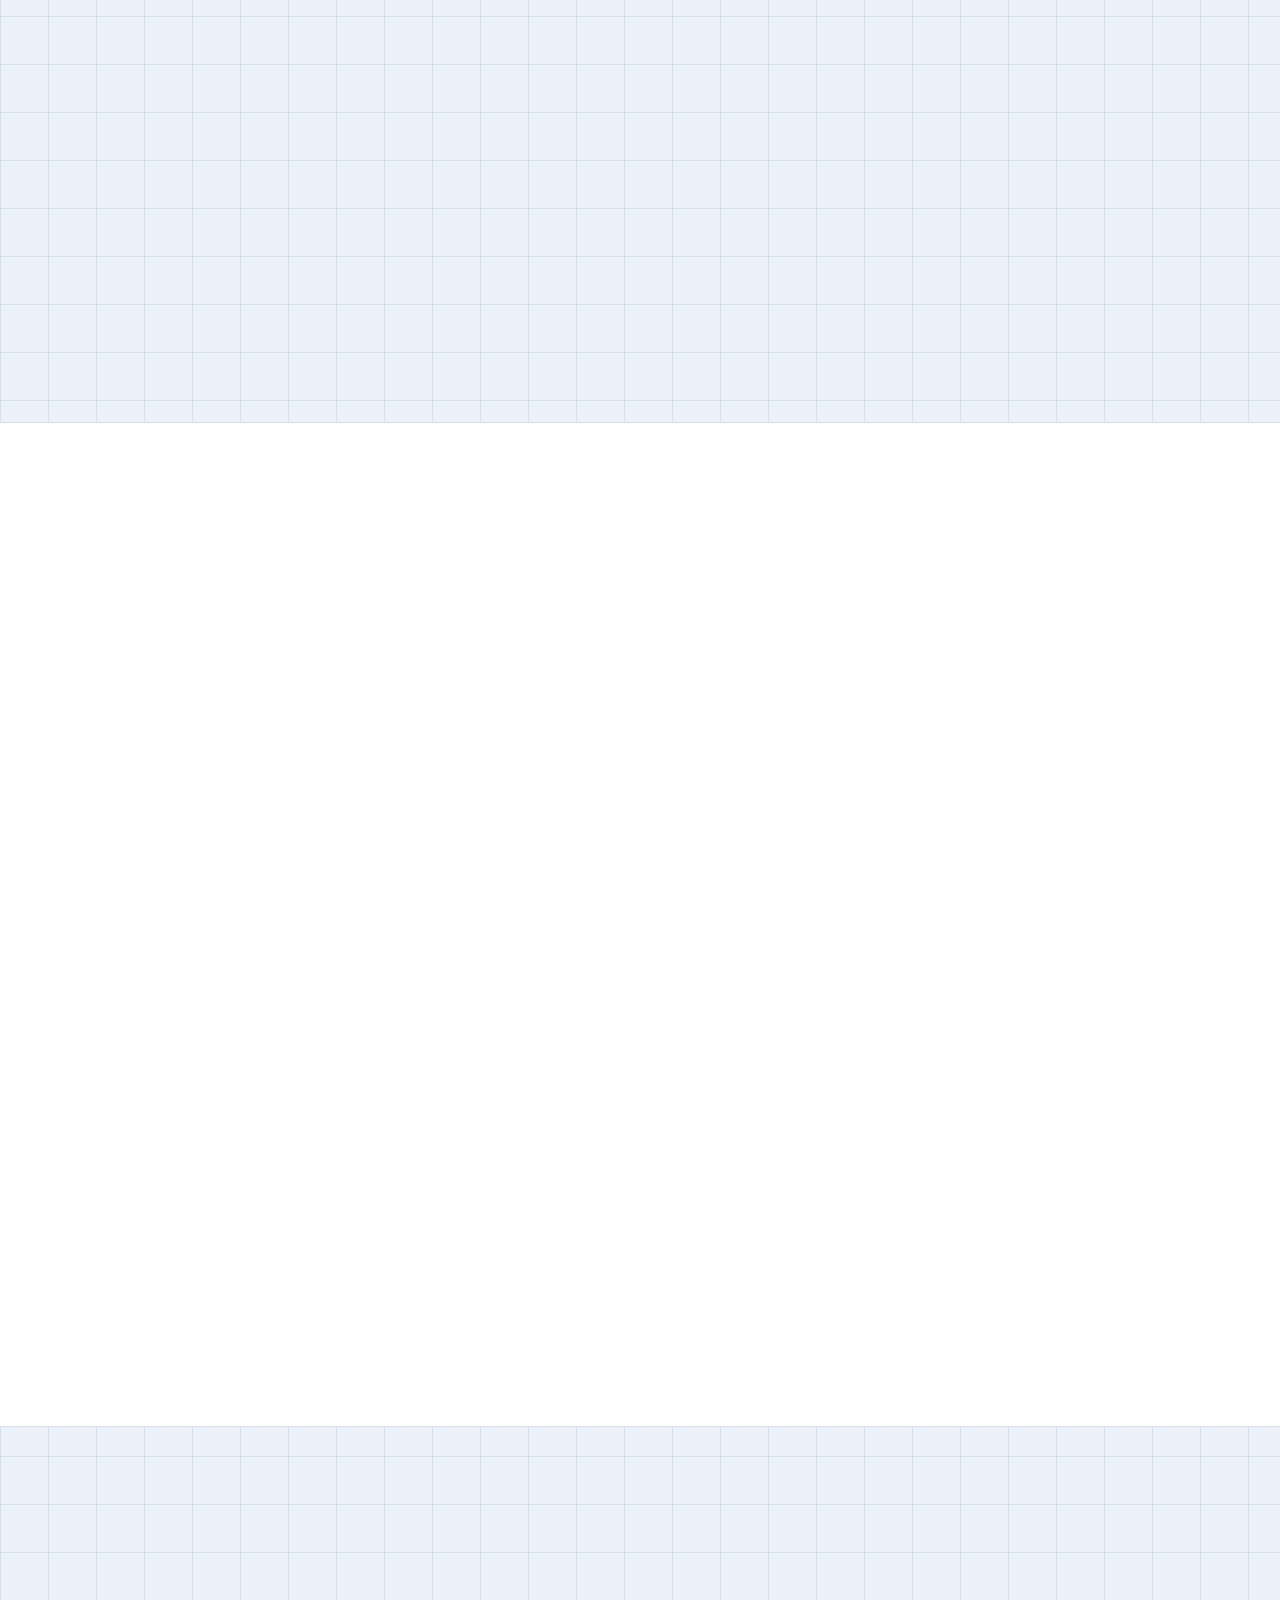
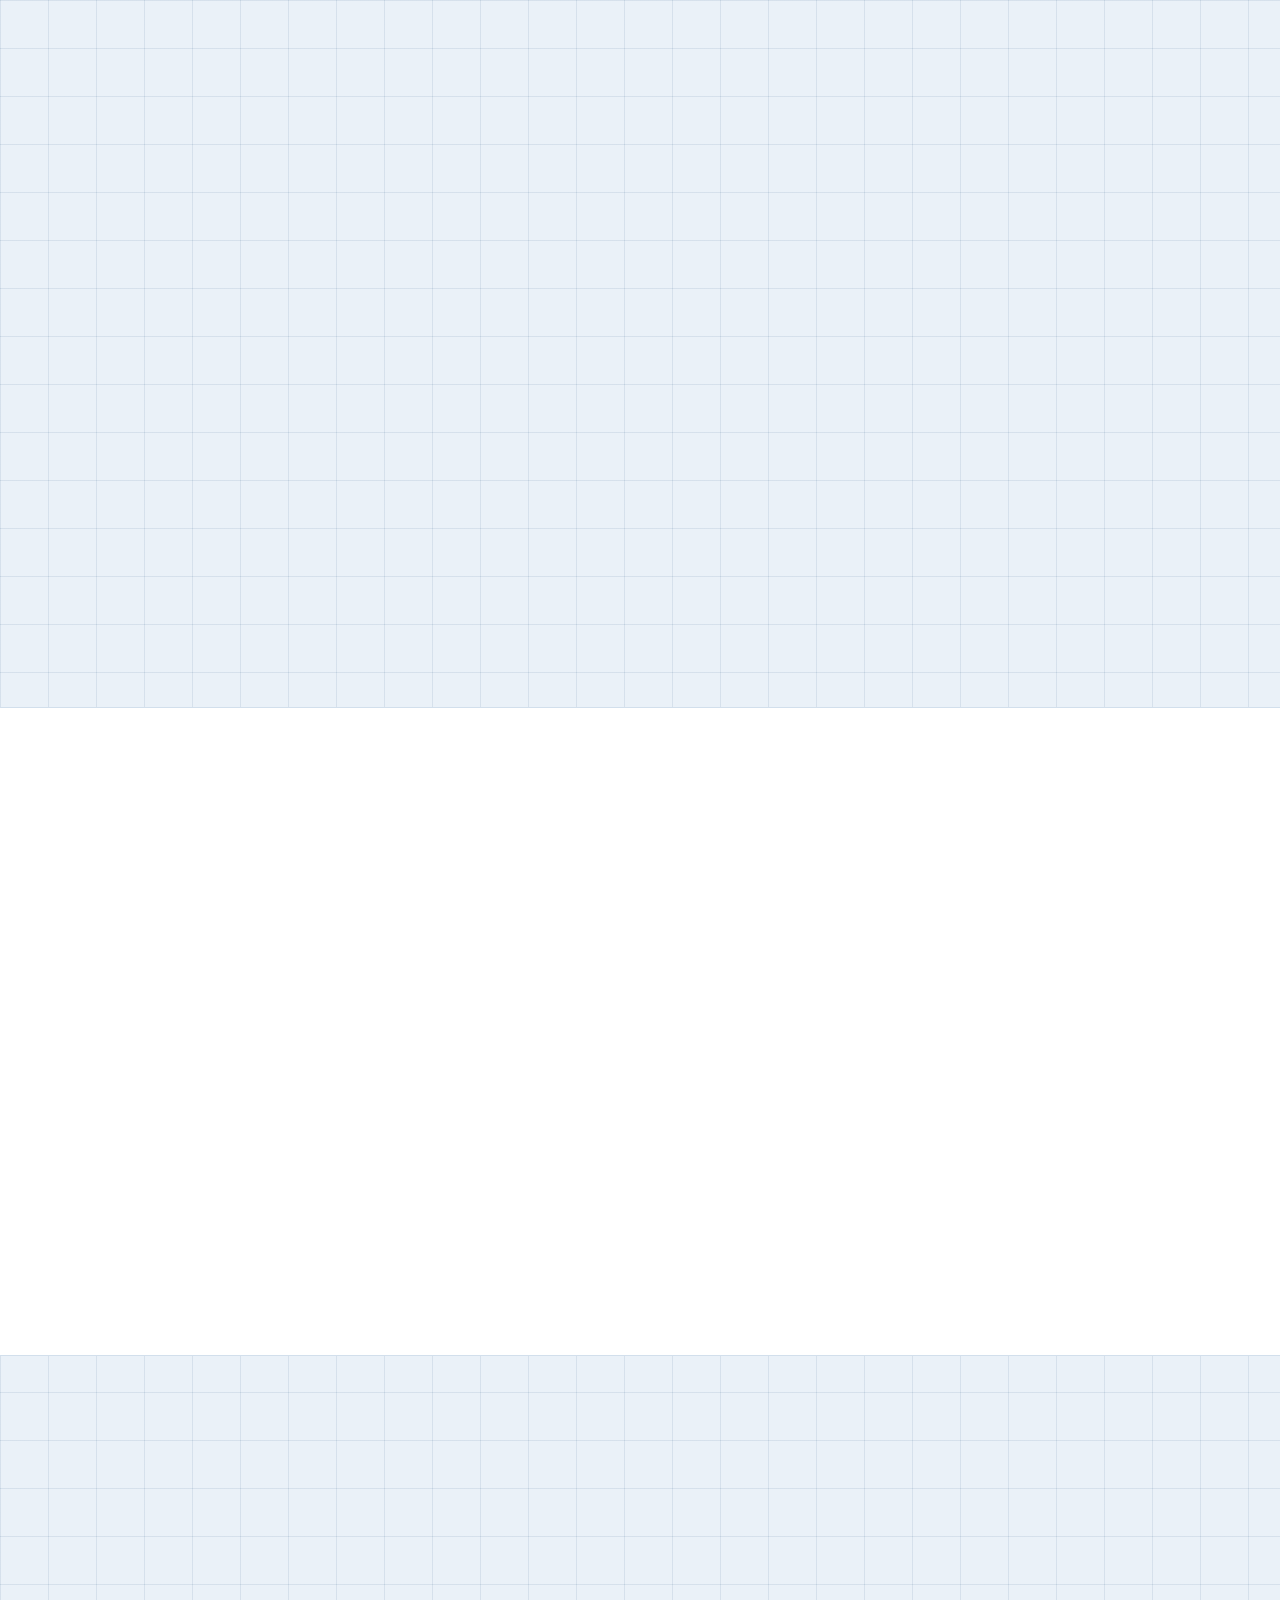
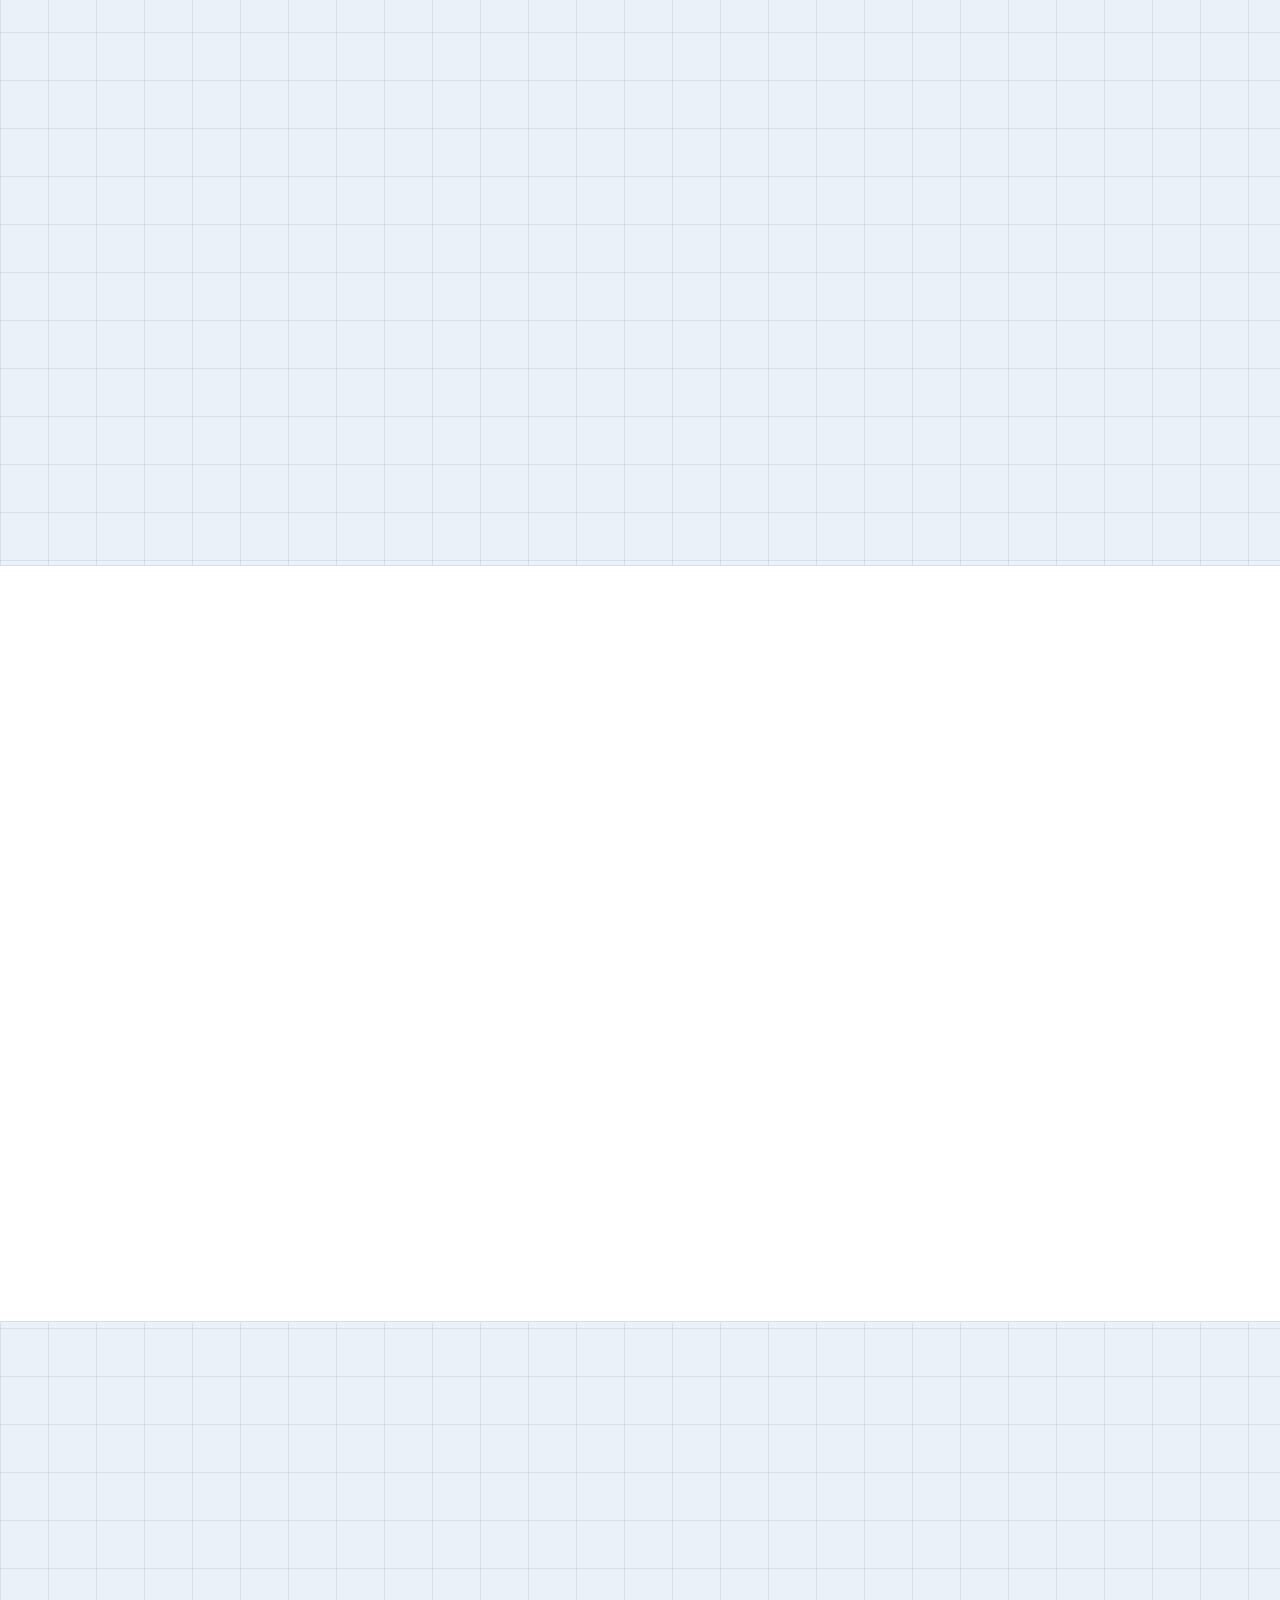
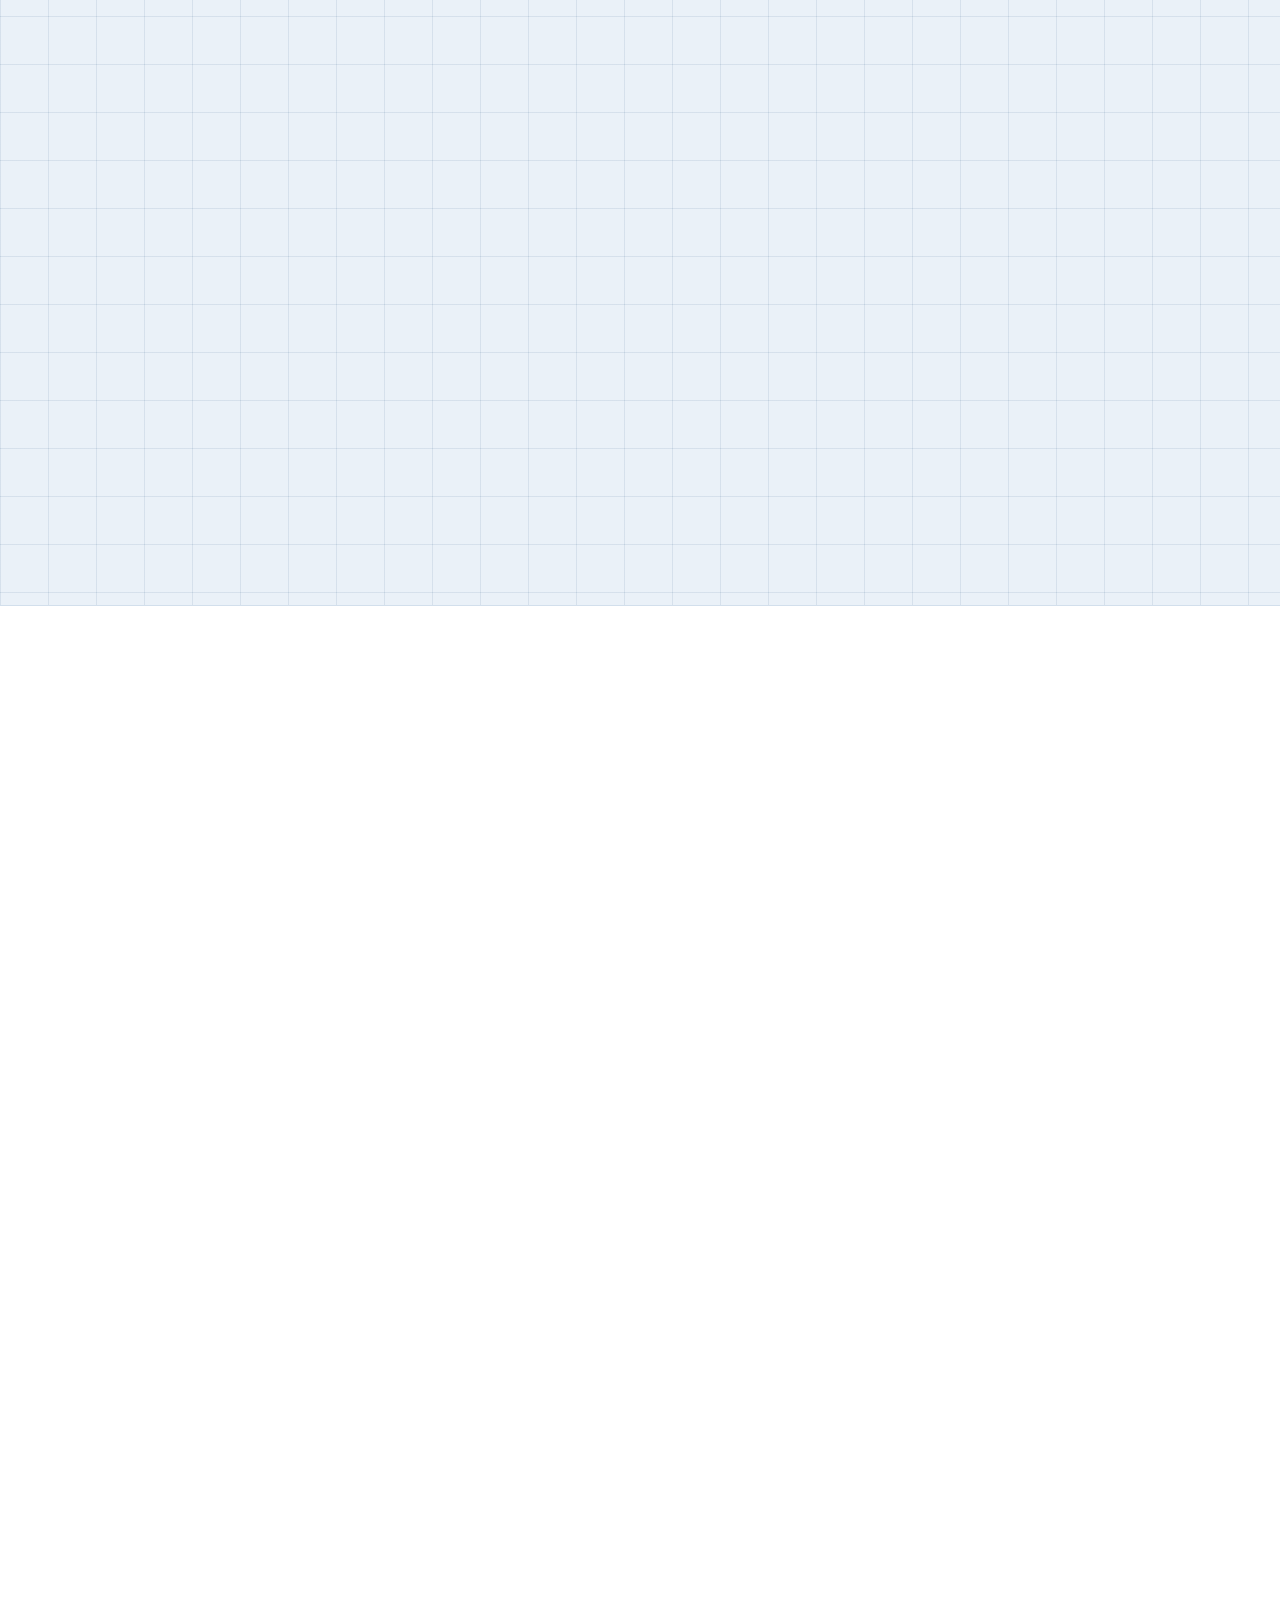
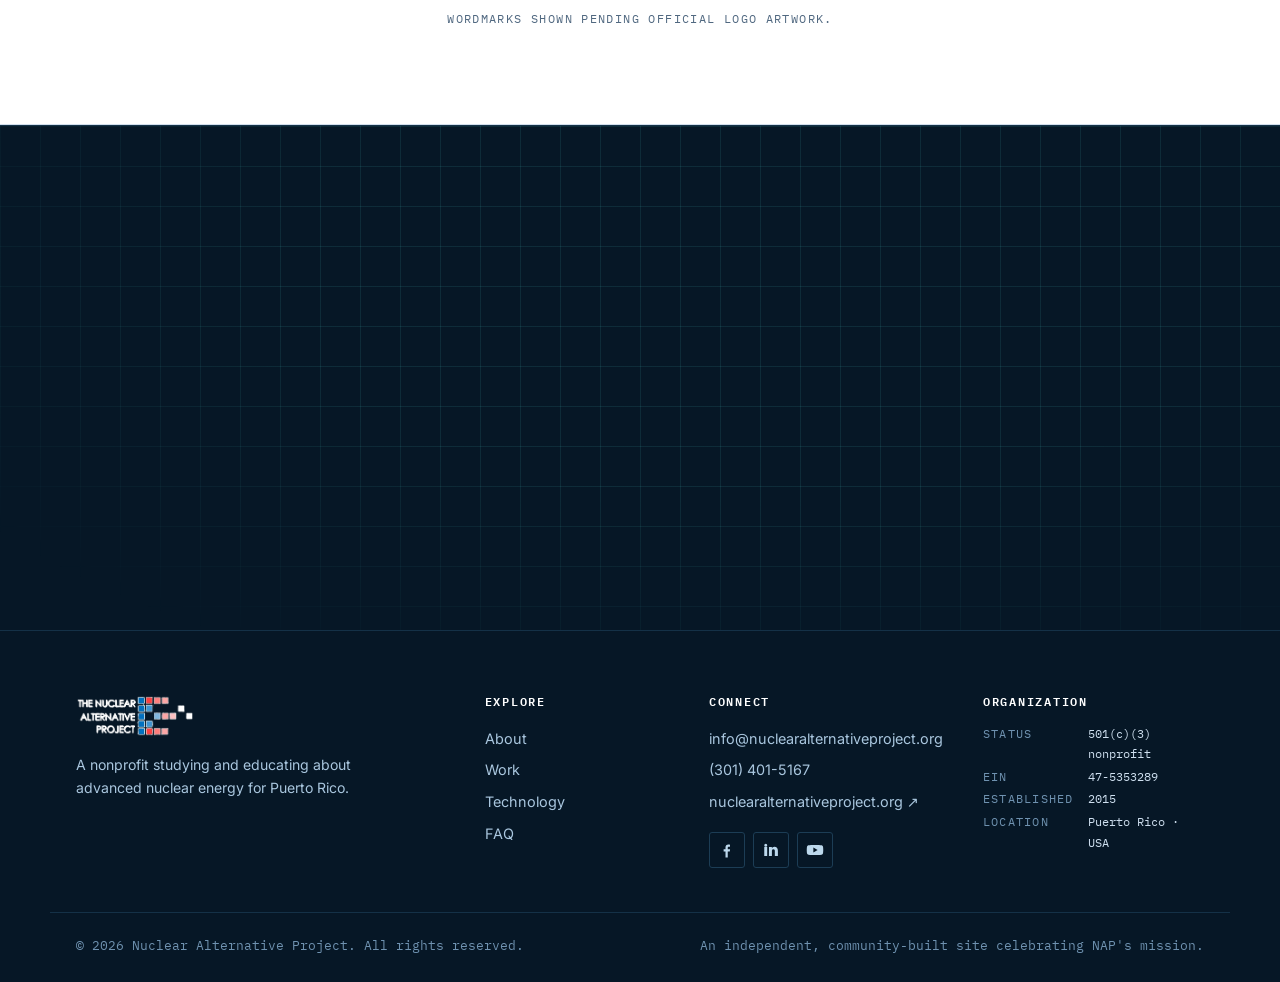
==== commit d3d03cf5: "Fix WCAG AA contrast failures in light theme; soften deductibility wording Contrast audit (computed " ====
--- a/index.html
+++ b/index.html
@@ -514,7 +514,7 @@
           <div class="involve-card reveal">
             <span class="card-tag">A / GIVE</span>
             <h3 data-i18n="inv1_t">Donate</h3>
-            <p data-i18n="inv1_p">Fund independent research and education. Every contribution to our 501(c)(3) is tax-deductible.</p>
+            <p data-i18n="inv1_p">Fund independent research and education. As a 501(c)(3) nonprofit, donations may be tax-deductible to the extent allowed by law.</p>
             <a href="#contact" class="btn btn-primary btn-sm js-mail" data-eu="info" data-ed="nuclearalternativeproject.org" data-subj="Donation inquiry" data-i18n="inv1_cta">Contact us about donating</a>
           </div>
           <div class="involve-card reveal">
--- a/styles.css
+++ b/styles.css
@@ -28,6 +28,9 @@
   --cyan-soft: #8af2e9;
   --coral: #ff7a4d;
   --coral-deep: #ff5c2b;
+  /* text-safe accents (WCAG AA on the current surface) */
+  --cyan-ink: #57e6d9;
+  --coral-ink: #ff7a4d;
 
   /* theme tokens (dark default) */
   --ink: #061726;
@@ -57,12 +60,14 @@
   --line: rgba(11, 63, 110, 0.09);
   --border: #d2dfec;
   --text: #21384e;
-  --muted: #56718b;
+  --muted: #506880;
   --head: #06263f;
   --cyan: #0b9a94;
   --cyan-soft: #0b9a94;
   --coral: #e8541f;
   --coral-deep: #d3440f;
+  --cyan-ink: #0f766e;
+  --coral-ink: #b23c10;
   --shadow: 0 18px 40px -24px rgba(6, 38, 63, 0.35);
 }
 
@@ -85,7 +90,7 @@
 }
 
 h1, h2, h3, h4 { font-family: var(--font-display); line-height: 1.12; color: var(--head); letter-spacing: -.015em; }
-a { color: var(--cyan); text-decoration: none; }
+a { color: var(--cyan-ink); text-decoration: none; }
 
 .container { width: 100%; max-width: var(--max); margin: 0 auto; padding: 0 26px; }
 .narrow { max-width: 800px; }
@@ -129,7 +134,7 @@
 }
 .btn-primary:hover { background: var(--coral-deep); }
 .btn-ghost { background: transparent; border-color: var(--border); color: var(--head); }
-.btn-ghost:hover { border-color: var(--cyan); color: var(--cyan); }
+.btn-ghost:hover { border-color: var(--cyan-ink); color: var(--cyan-ink); }
 .btn-sm { padding: 9px 16px; font-size: .76rem; }
 .btn-lg { padding: 16px 30px; font-size: .95rem; }
 
@@ -149,7 +154,7 @@
 html[data-theme="dark"] .brand-logo-light { display: block; }
 .brand-mark { color: var(--cyan); display: flex; }
 .brand-text { font-size: .82rem; line-height: 1.1; display: grid; text-transform: uppercase; letter-spacing: .04em; }
-.brand-alt { color: var(--cyan); }
+.brand-alt { color: var(--cyan-ink); }
 
 .main-nav { display: flex; align-items: center; }
 .nav-links { list-style: none; display: flex; align-items: center; gap: 4px; margin: 0; padding: 0; }
@@ -157,9 +162,9 @@
   color: var(--text); font-weight: 500; font-size: .9rem; display: inline-flex; align-items: baseline; gap: 6px;
   padding: 8px 11px; border-radius: 3px; transition: color .2s, background .2s;
 }
-.nav-links > li > a:not(.btn):hover { color: var(--cyan); background: var(--panel); }
+.nav-links > li > a:not(.btn):hover { color: var(--cyan-ink); background: var(--panel); }
 .nav-idx { font-size: .62rem; color: var(--muted); }
-.nav-links > li > a:hover .nav-idx { color: var(--cyan); }
+.nav-links > li > a:hover .nav-idx { color: var(--cyan-ink); }
 
 .nav-controls { display: flex; gap: 6px; margin: 0 4px; }
 .pill-btn {
@@ -169,7 +174,7 @@
   border-radius: 3px; cursor: pointer; font-family: var(--font-mono); font-weight: 600; font-size: .78rem;
   transition: border-color .2s, color .2s;
 }
-.pill-btn:hover { border-color: var(--cyan); color: var(--cyan); }
+.pill-btn:hover { border-color: var(--cyan-ink); color: var(--cyan-ink); }
 .icon-moon { display: none; }
 html[data-theme="dark"] .icon-sun { display: none; }
 html[data-theme="dark"] .icon-moon { display: block; }
@@ -259,14 +264,14 @@
 
 .section-head { max-width: 760px; margin: 0 0 56px; }
 .head-rule { display: flex; align-items: center; gap: 14px; margin: 0 0 18px; color: var(--muted); }
-.head-rule .idx { color: var(--coral); }
+.head-rule .idx { color: var(--coral-ink); }
 .head-eyebrow { color: var(--muted); }
 .head-rule::after { content: ""; flex: 1; height: 1px; background: var(--border); }
 .section-title { font-size: clamp(1.8rem, 3.8vw, 2.6rem); font-weight: 700; margin: 0 0 16px; }
 .section-lead { font-size: 1.1rem; color: var(--muted); margin: 0; max-width: 640px; }
 
 .kicker { display: flex; align-items: center; gap: 12px; color: var(--muted); margin: 0 0 18px; }
-.kicker .idx { color: var(--coral); }
+.kicker .idx { color: var(--coral-ink); }
 
 .grid-2 { display: grid; grid-template-columns: 1fr 1fr; gap: 60px; align-items: center; }
 
@@ -278,7 +283,7 @@
 html[data-theme="light"] .pull-quote { background: var(--panel-2); }
 
 /* generic card tag (mono) */
-.card-tag { color: var(--cyan); display: block; margin-bottom: 12px; }
+.card-tag { color: var(--cyan-ink); display: block; margin-bottom: 12px; }
 
 /* about photo */
 .photo-figure { margin: 0; }
@@ -310,7 +315,7 @@
   padding: 26px 22px; position: relative; transition: transform .2s, border-color .2s;
 }
 .challenge-card:hover { transform: translateY(-4px); border-color: var(--cyan); }
-.c-num { font-family: var(--font-mono); font-size: .8rem; color: var(--coral); display: block; margin-bottom: 14px; letter-spacing: .1em; }
+.c-num { font-family: var(--font-mono); font-size: .8rem; color: var(--coral-ink); display: block; margin-bottom: 14px; letter-spacing: .1em; }
 .challenge-card h3 { margin: 0 0 8px; font-size: 1.06rem; }
 .challenge-card p { margin: 0; color: var(--muted); font-size: .92rem; }
 
@@ -321,7 +326,7 @@
   content: ""; position: absolute; left: 108px; top: 26px; bottom: -8px; width: 1px; background: var(--border);
 }
 .timeline li:last-child::before { display: none; }
-.tl-year { font-family: var(--font-mono); font-weight: 600; color: var(--cyan); text-align: right; font-size: .95rem; letter-spacing: .04em; }
+.tl-year { font-family: var(--font-mono); font-weight: 600; color: var(--cyan-ink); text-align: right; font-size: .95rem; letter-spacing: .04em; }
 .tl-body { position: relative; padding-left: 26px; }
 .tl-body::before {
   content: ""; position: absolute; left: -14px; top: 5px; width: 11px; height: 11px;
@@ -340,13 +345,13 @@
 .tech-card:hover { transform: translateY(-5px); border-color: var(--cyan); }
 .tech-card.featured { border-color: var(--cyan); box-shadow: 0 0 0 1px var(--cyan), 0 24px 50px -26px rgba(87,230,217,.5); }
 .tech-spec { display: flex; align-items: center; justify-content: space-between; margin-bottom: 16px; gap: 10px; }
-.tech-badge { color: var(--cyan); }
-.tech-rating { color: var(--coral); background: color-mix(in srgb, var(--coral) 14%, transparent); padding: 4px 10px; border-radius: 2px; }
+.tech-badge { color: var(--cyan-ink); }
+.tech-rating { color: var(--coral-ink); background: color-mix(in srgb, var(--coral) 14%, transparent); padding: 4px 10px; border-radius: 2px; }
 .tech-card h3 { font-size: 2rem; margin: 0 0 10px; }
 .tech-card > p { color: var(--muted); font-size: .95rem; margin: 0 0 18px; }
 .tech-list { list-style: none; margin: 0; padding: 16px 0 0; display: grid; gap: 9px; border-top: 1px solid var(--border); }
 .tech-list li { position: relative; padding-left: 24px; font-size: .92rem; }
-.tech-list li::before { content: "→"; position: absolute; left: 0; top: 0; color: var(--cyan); font-family: var(--font-mono); }
+.tech-list li::before { content: "→"; position: absolute; left: 0; top: 0; color: var(--cyan-ink); font-family: var(--font-mono); }
 
 /* ---------- Sites ---------- */
 .site-list { display: grid; gap: 16px; margin-top: 28px; }
@@ -403,7 +408,7 @@
   margin: 14px 2px 0; font-family: var(--font-mono); font-size: .76rem; letter-spacing: .1em;
   text-transform: uppercase; color: var(--muted);
 }
-.video-cap .ext { color: var(--cyan); }
+.video-cap .ext { color: var(--cyan-ink); }
 
 /* ---------- Resources ---------- */
 .res-grid { display: grid; grid-template-columns: repeat(3, 1fr); gap: 18px; }
@@ -413,10 +418,10 @@
   transition: transform .2s, border-color .2s, box-shadow .2s;
 }
 .res-card:hover { transform: translateY(-4px); border-color: var(--cyan); box-shadow: var(--shadow); }
-.res-tag { font-family: var(--font-mono); font-size: .7rem; letter-spacing: .16em; color: var(--coral); text-transform: uppercase; margin-bottom: 12px; }
+.res-tag { font-family: var(--font-mono); font-size: .7rem; letter-spacing: .16em; color: var(--coral-ink); text-transform: uppercase; margin-bottom: 12px; }
 .res-card h3 { margin: 0 0 8px; font-size: 1.12rem; }
 .res-card p { margin: 0 0 16px; color: var(--muted); font-size: .92rem; flex: 1; }
-.res-link { font-family: var(--font-mono); font-size: .74rem; letter-spacing: .04em; color: var(--cyan); text-transform: none; }
+.res-link { font-family: var(--font-mono); font-size: .74rem; letter-spacing: .04em; color: var(--cyan-ink); text-transform: none; }
 
 /* ---------- About page ---------- */
 .about-hero { padding: 72px 0 64px; }
@@ -455,7 +460,7 @@
 }
 .person-avatar.sm { width: 44px; height: 44px; font-size: .9rem; margin-bottom: 0; }
 .person-name { margin: 0 0 4px; font-size: 1.2rem; }
-.person-role { margin: 0 0 12px; font-family: var(--font-mono); font-size: .74rem; letter-spacing: .08em; text-transform: uppercase; color: var(--cyan); }
+.person-role { margin: 0 0 12px; font-family: var(--font-mono); font-size: .74rem; letter-spacing: .08em; text-transform: uppercase; color: var(--cyan-ink); }
 .person-bio { margin: 0; color: var(--muted); font-size: .93rem; }
 
 .advisory-grid { display: grid; grid-template-columns: repeat(5, 1fr); gap: 16px; }
@@ -483,7 +488,7 @@
   transition: transform .2s, border-color .2s, box-shadow .2s, background .2s;
 }
 a.partner:hover { transform: translateY(-4px); border-color: var(--cyan); box-shadow: var(--shadow); }
-a.partner:hover .partner-name { color: var(--cyan); }
+a.partner:hover .partner-name { color: var(--cyan-ink); }
 .partner-name {
   font-family: var(--font-display); font-weight: 600; font-size: .98rem; line-height: 1.25;
   color: var(--head); letter-spacing: -.01em; transition: color .2s;
@@ -511,8 +516,8 @@
   padding: 17px 0; list-style: none; display: flex; justify-content: space-between; align-items: center; gap: 16px; color: var(--head);
 }
 .faq-item summary::-webkit-details-marker { display: none; }
-.faq-item summary::after { content: "[ + ]"; font-family: var(--font-mono); font-size: .82rem; color: var(--coral); transition: color .2s; }
-.faq-item[open] summary::after { content: "[ − ]"; color: var(--cyan); }
+.faq-item summary::after { content: "[ + ]"; font-family: var(--font-mono); font-size: .82rem; color: var(--coral-ink); transition: color .2s; }
+.faq-item[open] summary::after { content: "[ − ]"; color: var(--cyan-ink); }
 .faq-item p { margin: 0 0 18px; color: var(--muted); }
 
 /* ---------- Get Involved ---------- */
@@ -581,7 +586,7 @@
 /* ---------- Back to top ---------- */
 .to-top {
   position: fixed; bottom: 24px; right: 24px; width: 44px; height: 44px; border-radius: 3px;
-  border: 1px solid var(--cyan); background: var(--ink); color: var(--cyan); font-size: 1.2rem; cursor: pointer;
+  border: 1px solid var(--cyan); background: var(--ink); color: var(--cyan-ink); font-size: 1.2rem; cursor: pointer;
   box-shadow: var(--shadow); opacity: 0; pointer-events: none; transition: opacity .3s, transform .2s, background .2s, color .2s; z-index: 90;
 }
 .to-top.show { opacity: 1; pointer-events: auto; }
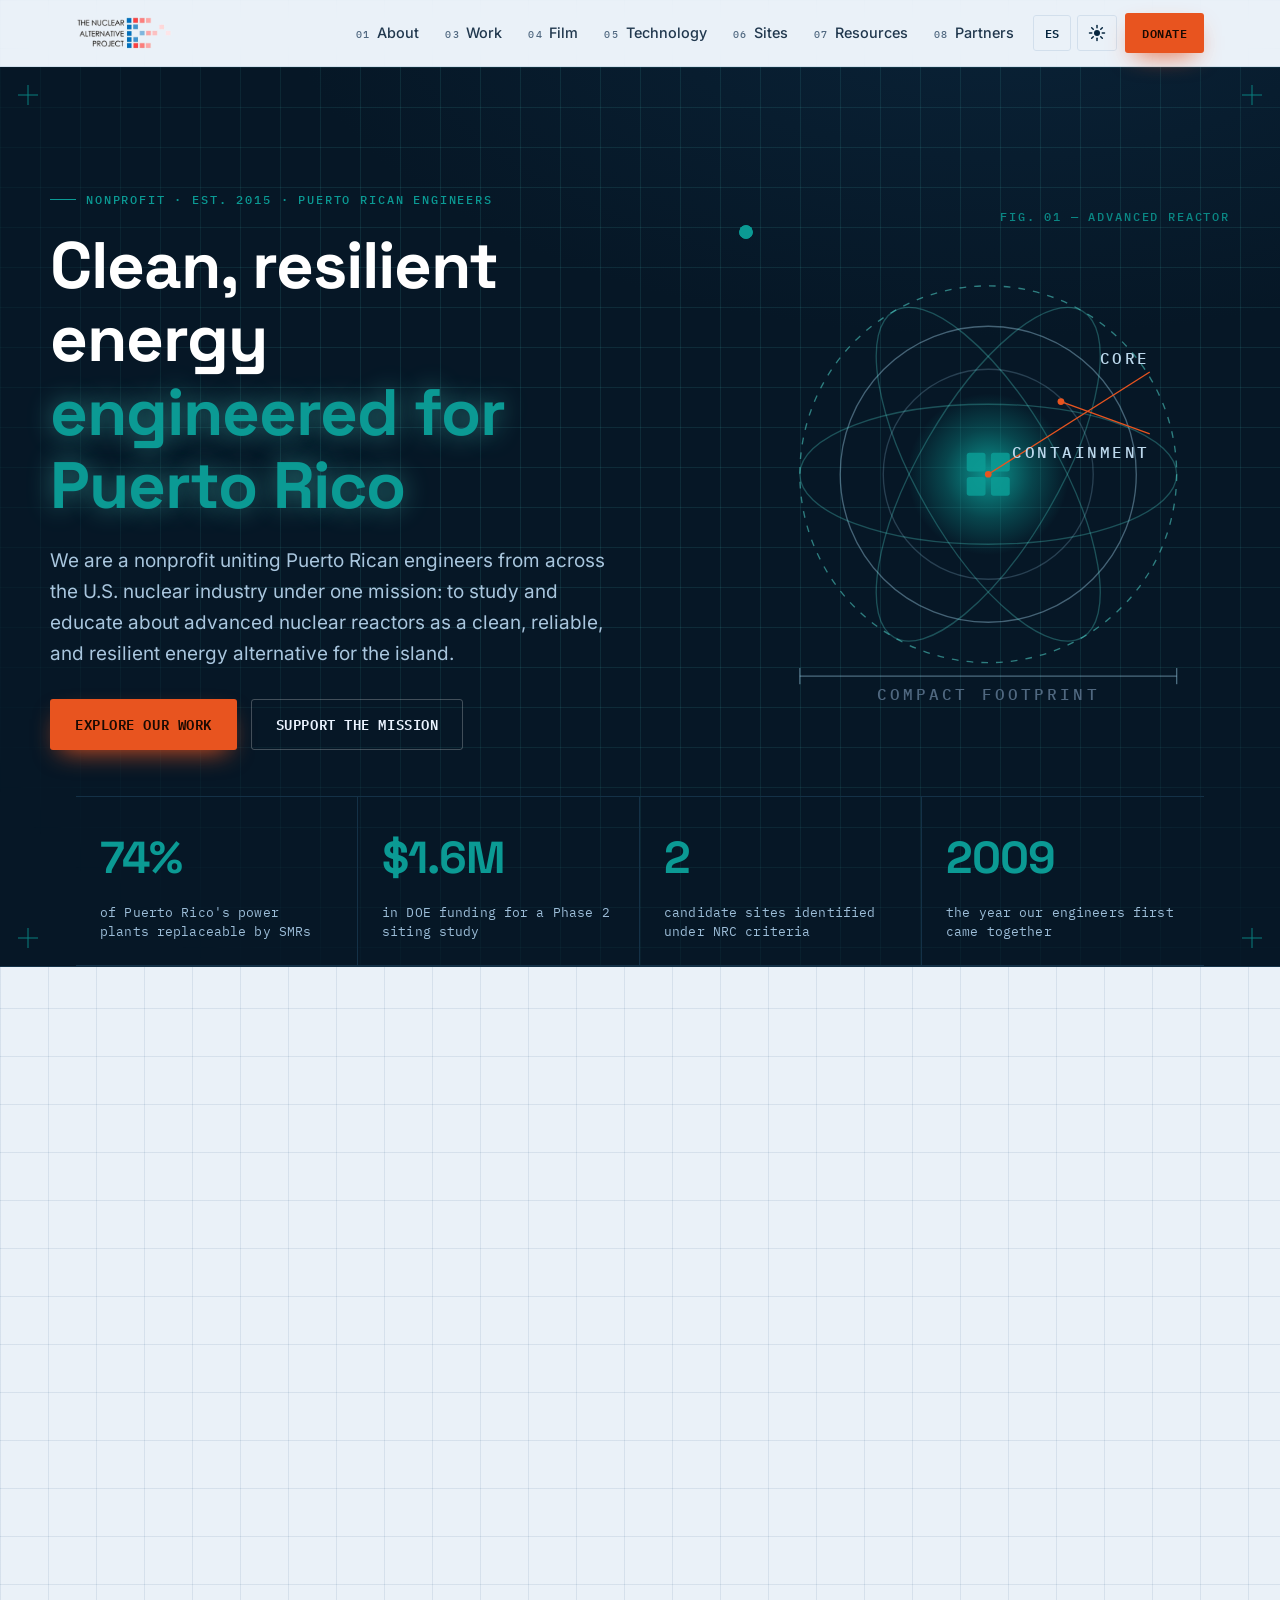
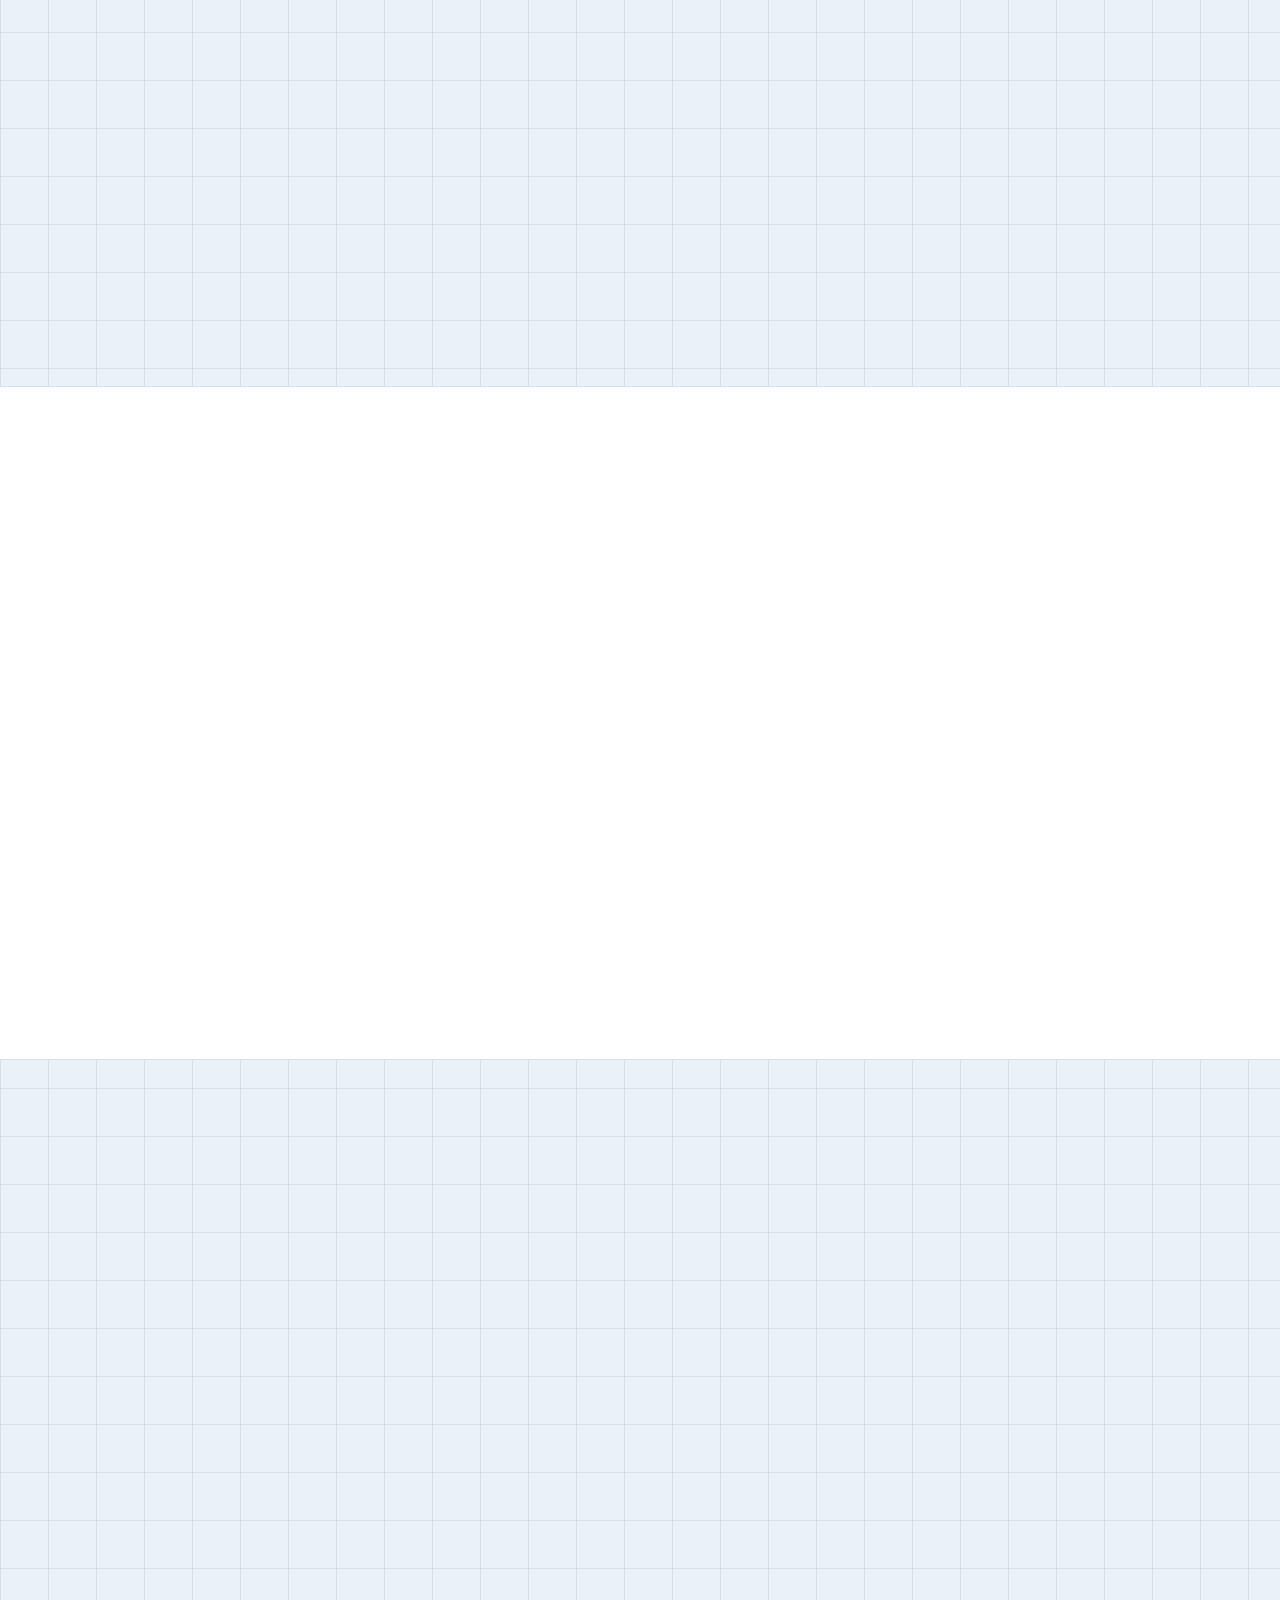
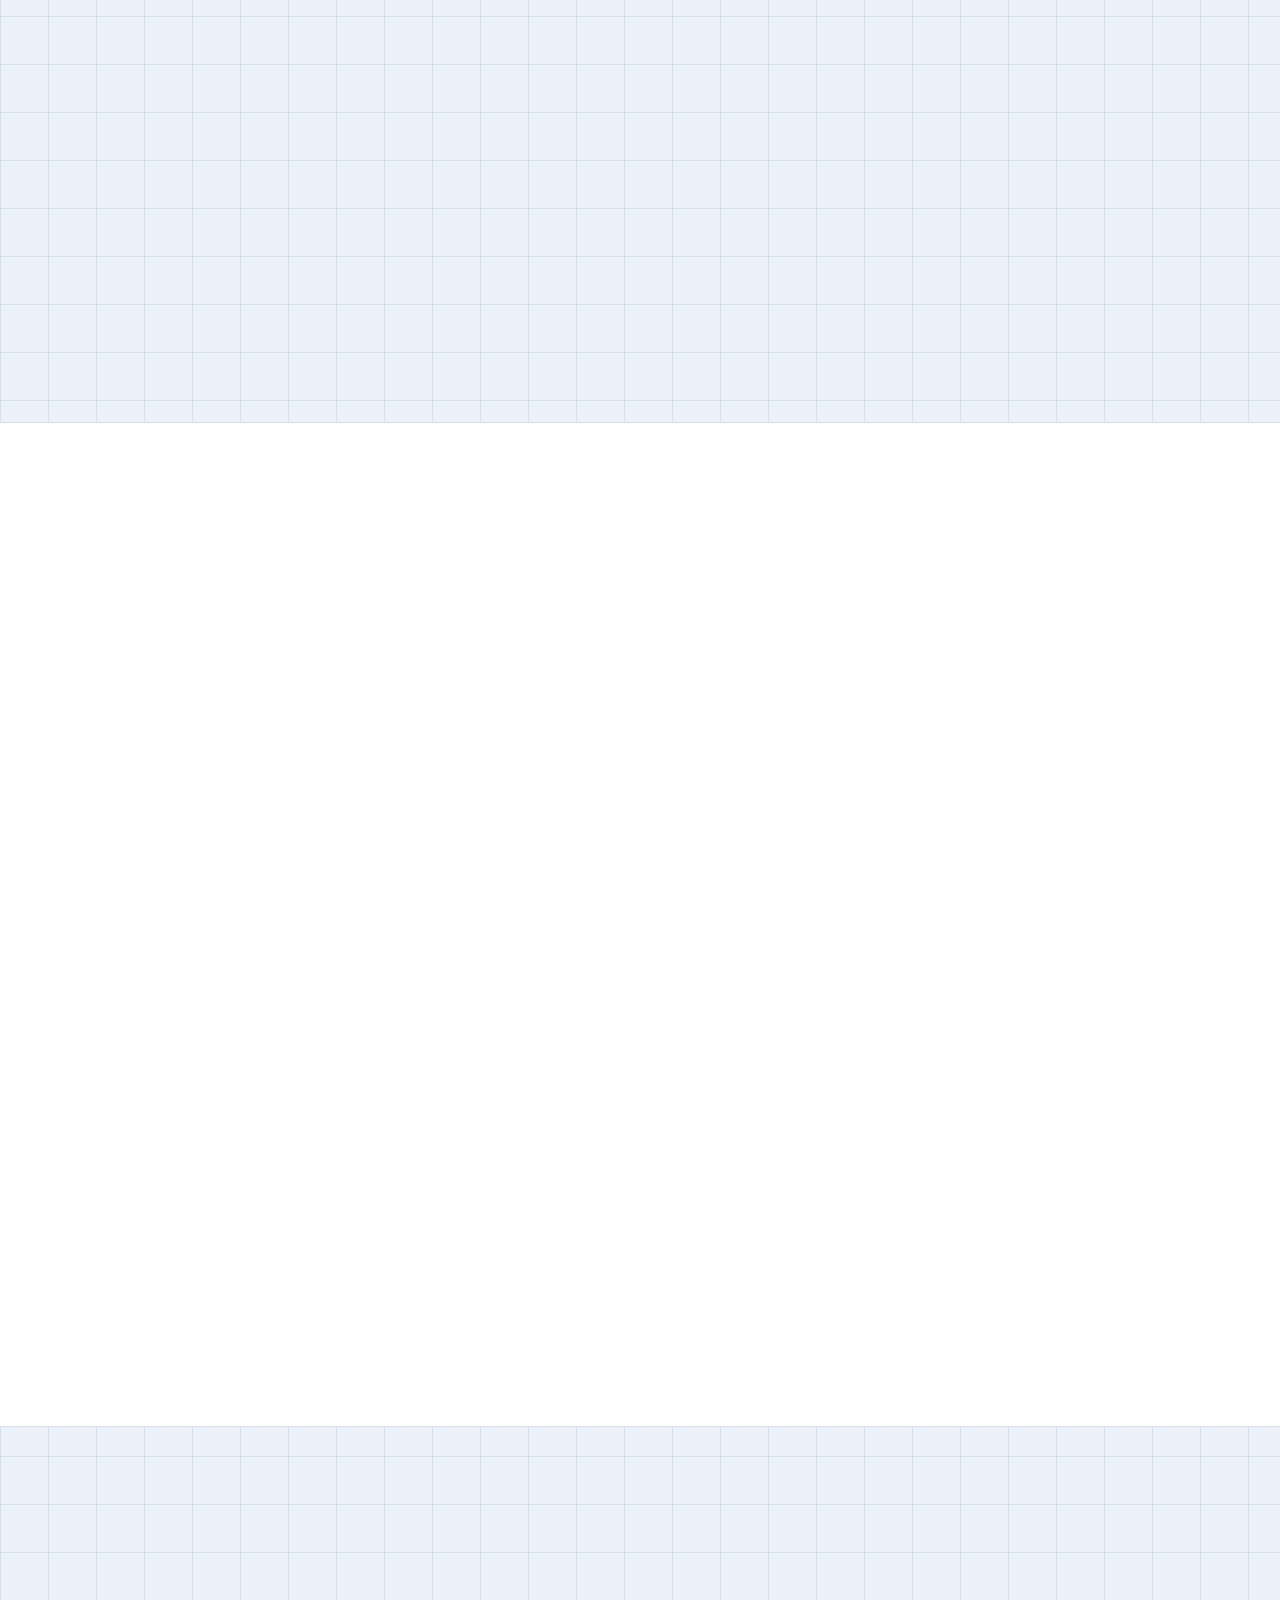
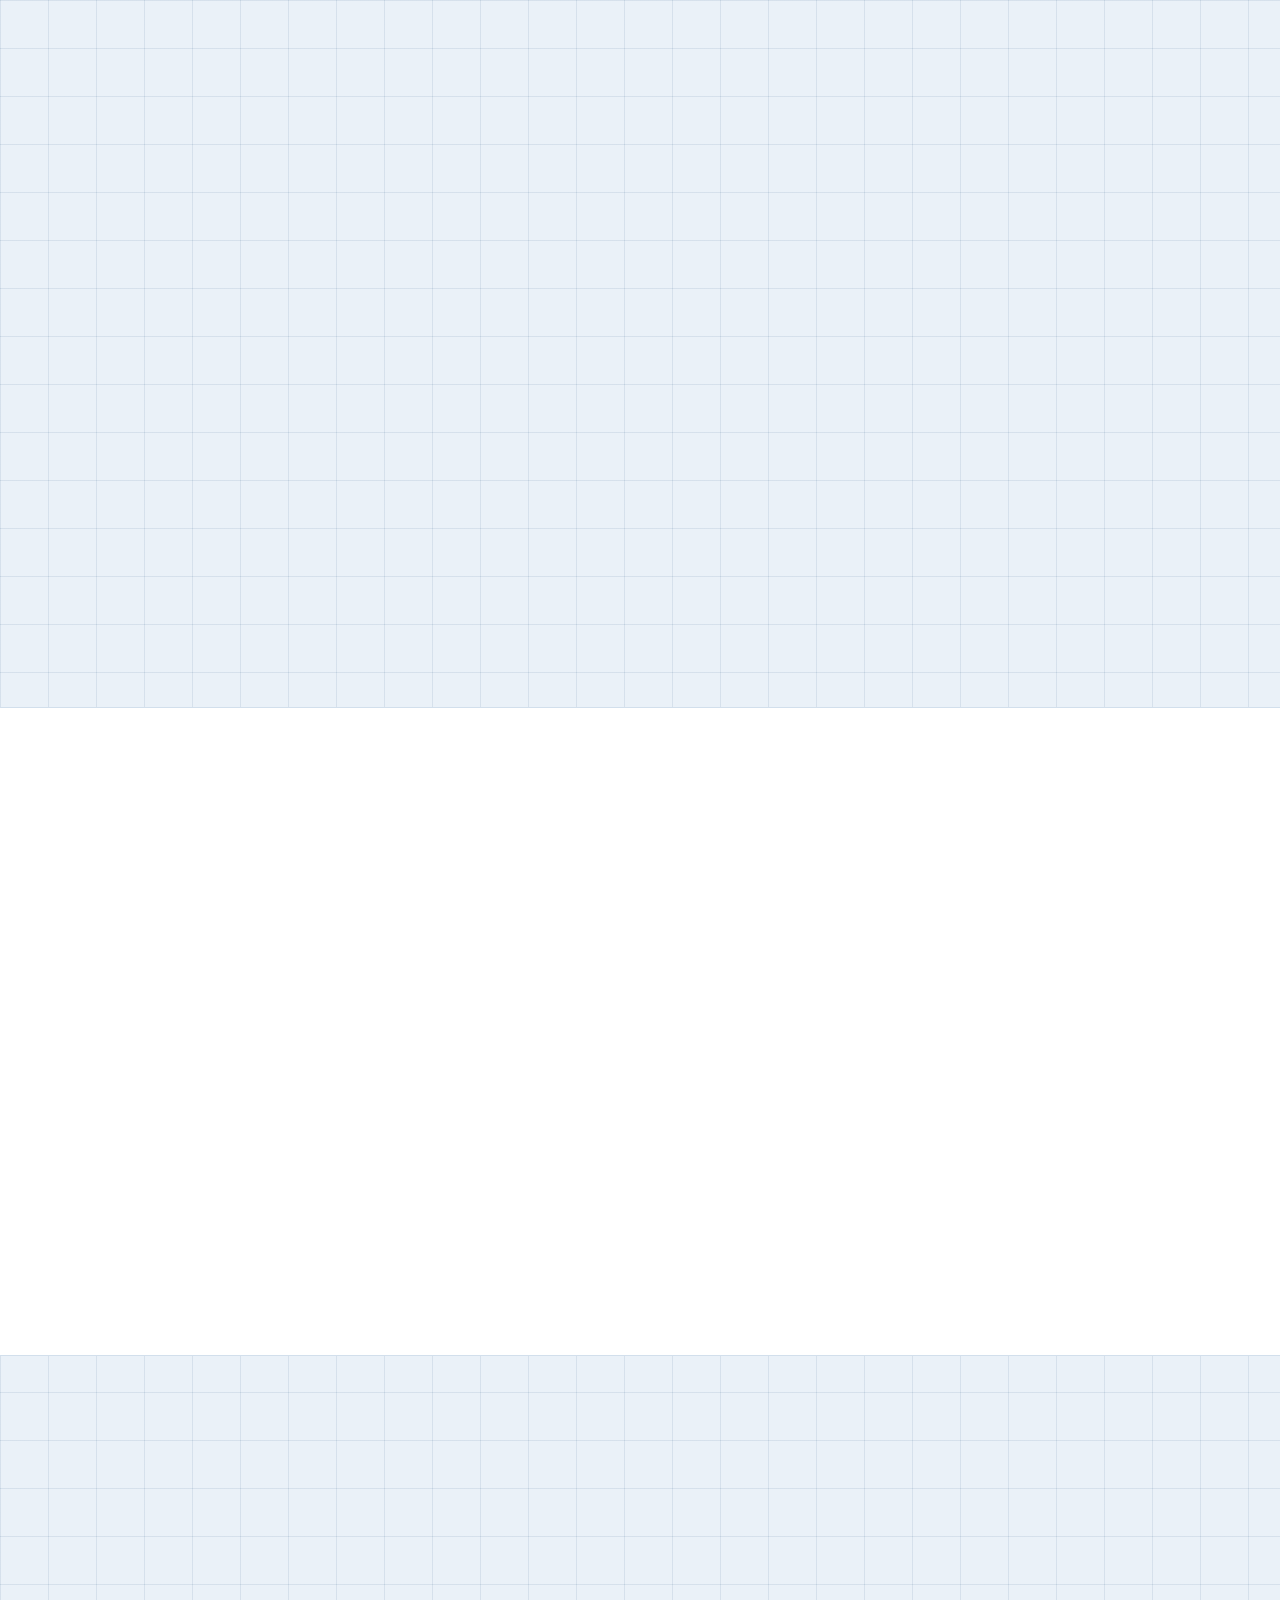
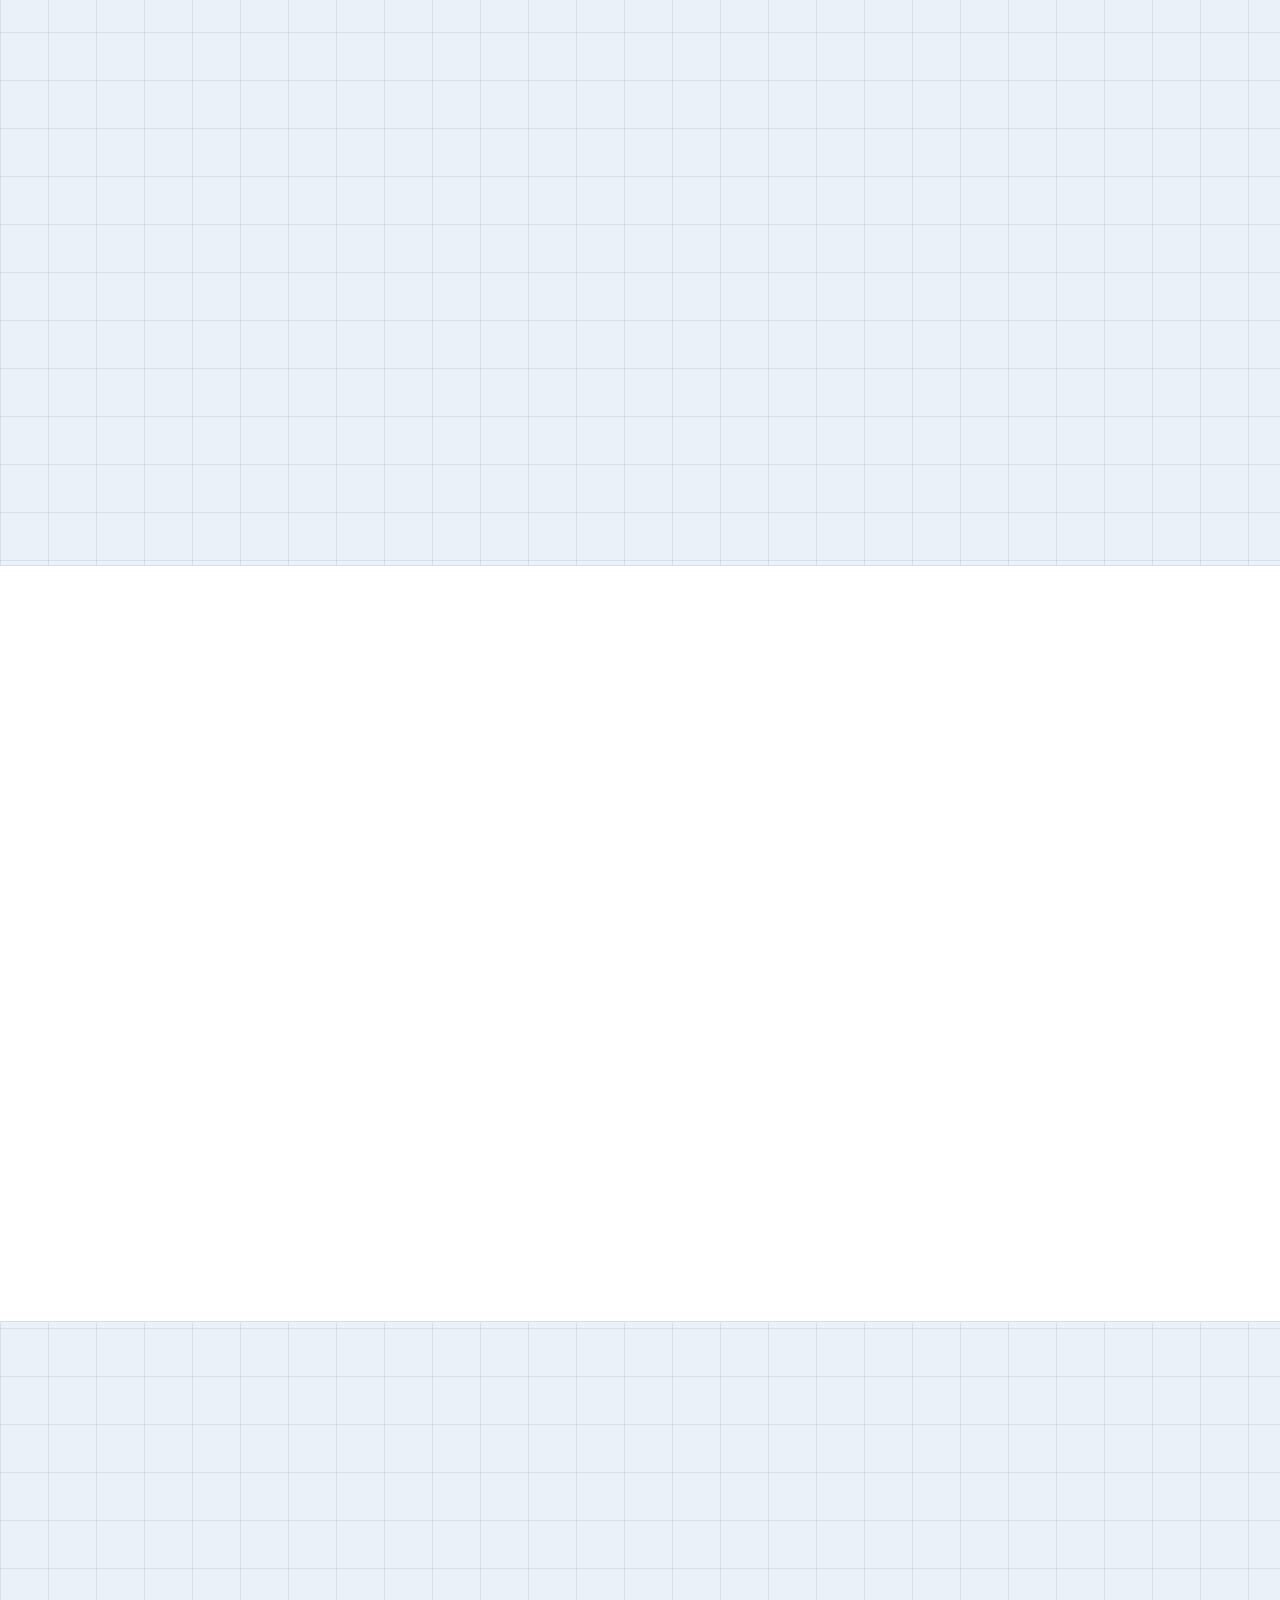
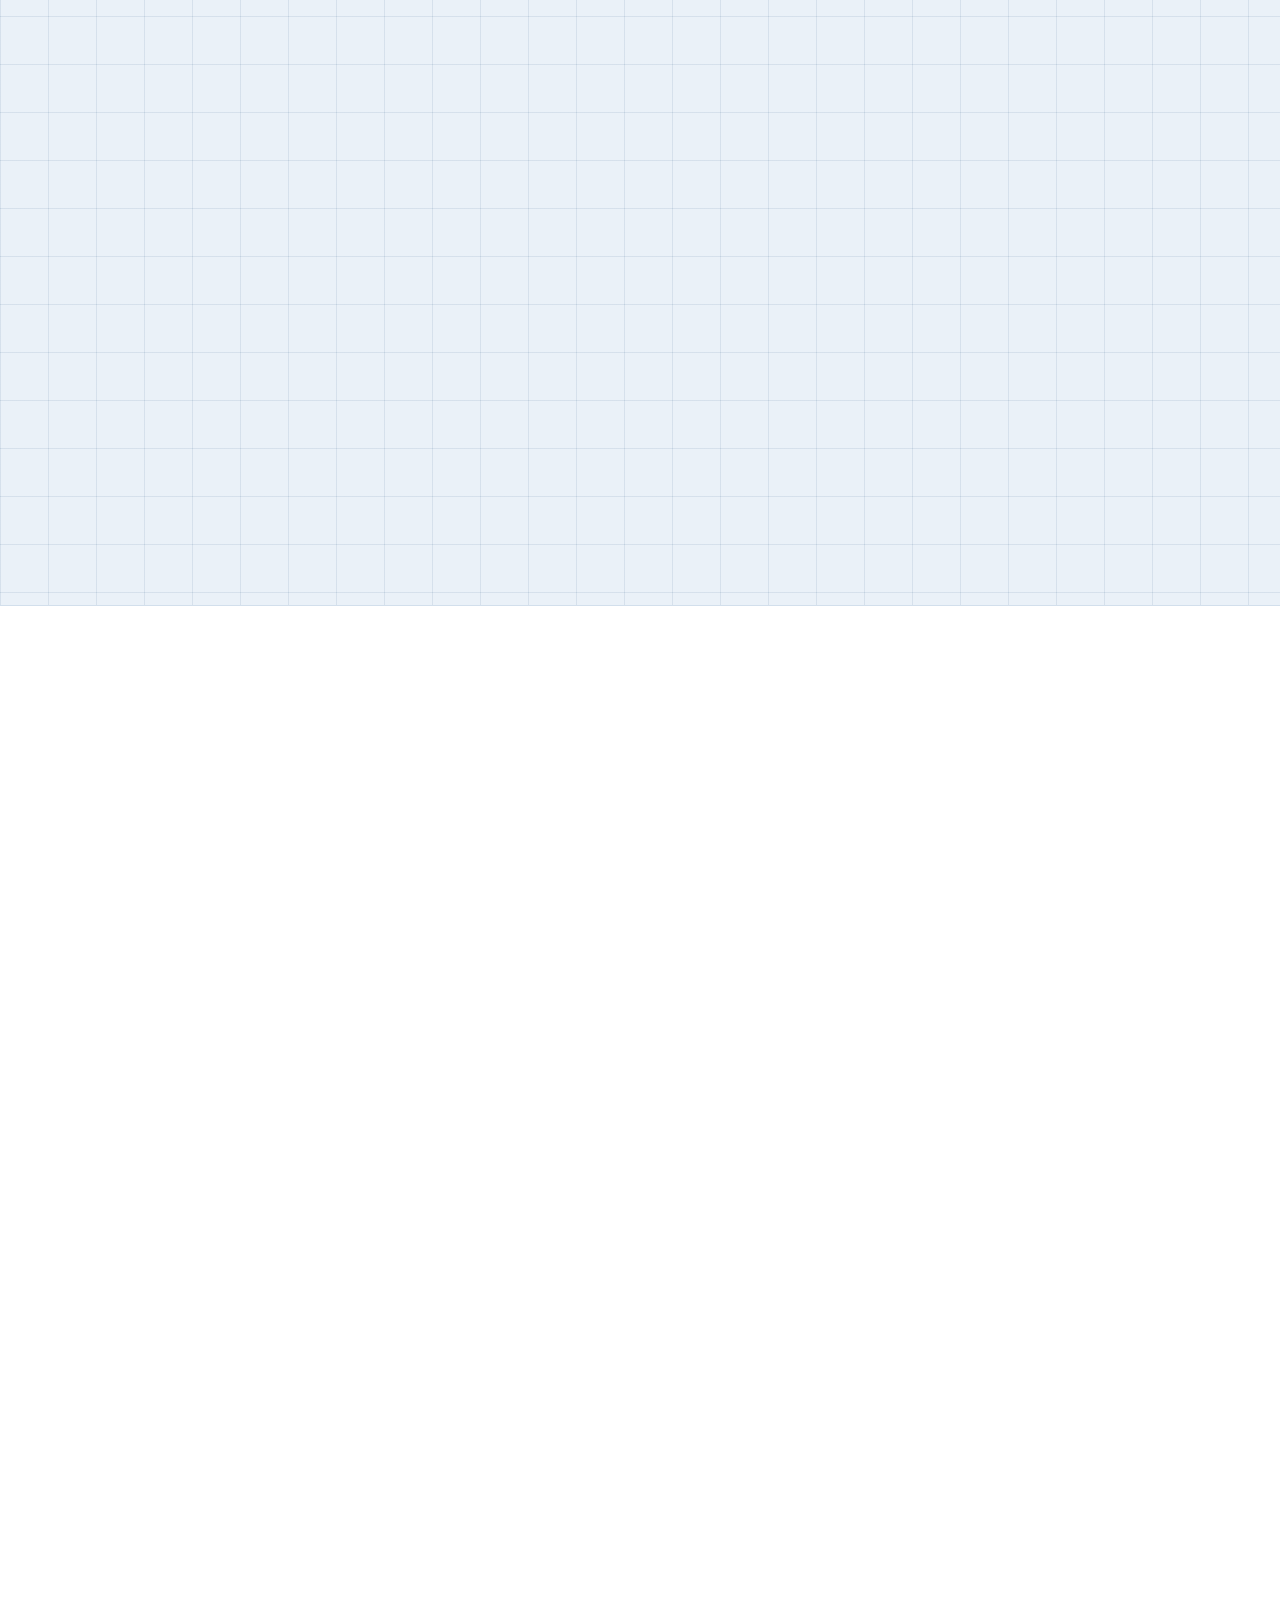
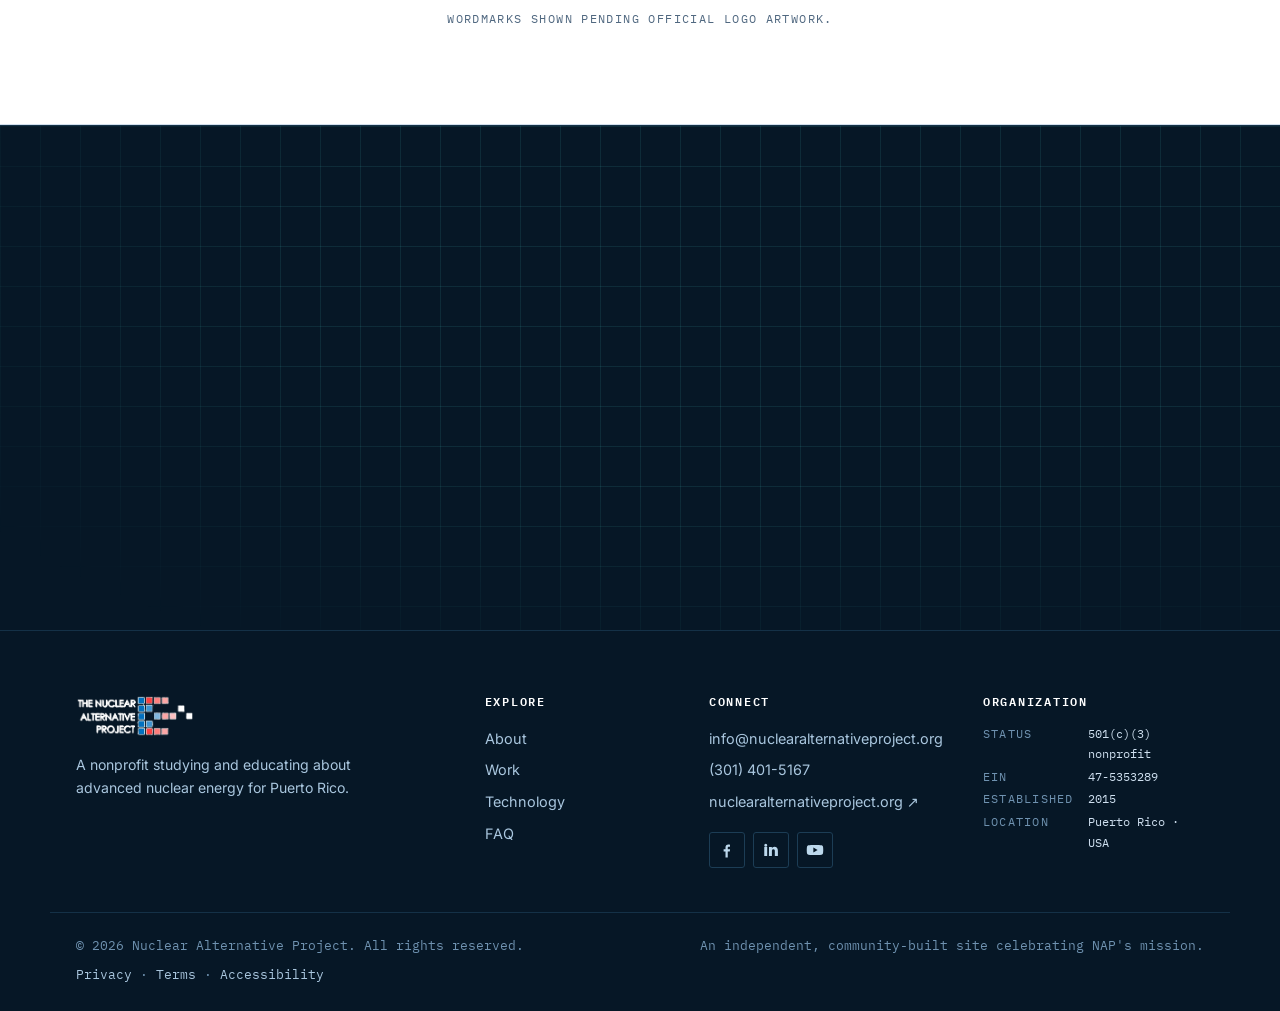
==== commit aee6b132: "Publish bilingual Privacy, Terms and Accessibility pages Turn the reviewed drafts into real pages (p" ====
--- a/index.html
+++ b/index.html
@@ -635,6 +635,11 @@
     <div class="footer-bottom container">
       <p>© <span id="year"></span> Nuclear Alternative Project. <span data-i18n="foot_rights">All rights reserved.</span></p>
       <p class="foot-disclaimer" data-i18n="foot_disc">An independent, community-built site celebrating NAP's mission.</p>
+      <p class="footer-legal">
+        <a href="privacy.html" data-i18n="foot_privacy">Privacy</a> ·
+        <a href="terms.html" data-i18n="foot_terms">Terms</a> ·
+        <a href="accessibility.html" data-i18n="foot_a11y">Accessibility</a>
+      </p>
     </div>
   </footer>
 
--- a/styles.css
+++ b/styles.css
@@ -476,6 +476,35 @@
 .fact { background: var(--card); border: 1px solid var(--border); border-radius: var(--radius); padding: 22px 22px; }
 .fact dt { font-family: var(--font-mono); font-size: .72rem; letter-spacing: .12em; text-transform: uppercase; color: var(--muted); margin-bottom: 8px; }
 .fact dd { margin: 0; font-family: var(--font-display); font-weight: 600; font-size: 1.05rem; color: var(--head); }
+
+/* ---------- Legal / long-form pages ---------- */
+/* Bilingual blocks: shown/hidden by the <html lang> the toggle sets.
+   With JS disabled the document stays lang="en", so the English copy shows. */
+html[lang="en"] [data-lang-block="es"] { display: none; }
+html[lang="es"] [data-lang-block="en"] { display: none; }
+
+.legal-prose { max-width: 760px; }
+.legal-prose h2 {
+  font-size: 1.35rem; margin: 40px 0 12px; padding-top: 18px;
+  border-top: 1px solid var(--border);
+}
+.legal-prose h2:first-of-type { border-top: 0; padding-top: 0; margin-top: 8px; }
+.legal-prose p, .legal-prose li { color: var(--text); }
+.legal-prose ul { padding-left: 20px; display: grid; gap: 8px; margin: 12px 0; }
+.legal-prose li::marker { color: var(--cyan-ink); }
+.legal-prose a { text-decoration: underline; text-underline-offset: 2px; }
+.legal-meta {
+  font-family: var(--font-mono); font-size: .76rem; letter-spacing: .08em;
+  text-transform: uppercase; color: var(--muted); margin: 0 0 28px;
+}
+.legal-note {
+  border-left: 2px solid var(--coral-ink); background: var(--panel);
+  padding: 14px 18px; border-radius: 0 var(--radius) var(--radius) 0; margin: 20px 0;
+}
+.legal-note p { margin: 0; color: var(--muted); font-size: .94rem; }
+.footer-legal { margin: 0; }
+.footer-legal a { color: #a9c6de; }
+.footer-legal a:hover { color: var(--cyan); }
 
 /* ---------- Partners / collaborators ---------- */
 .partners-grid {
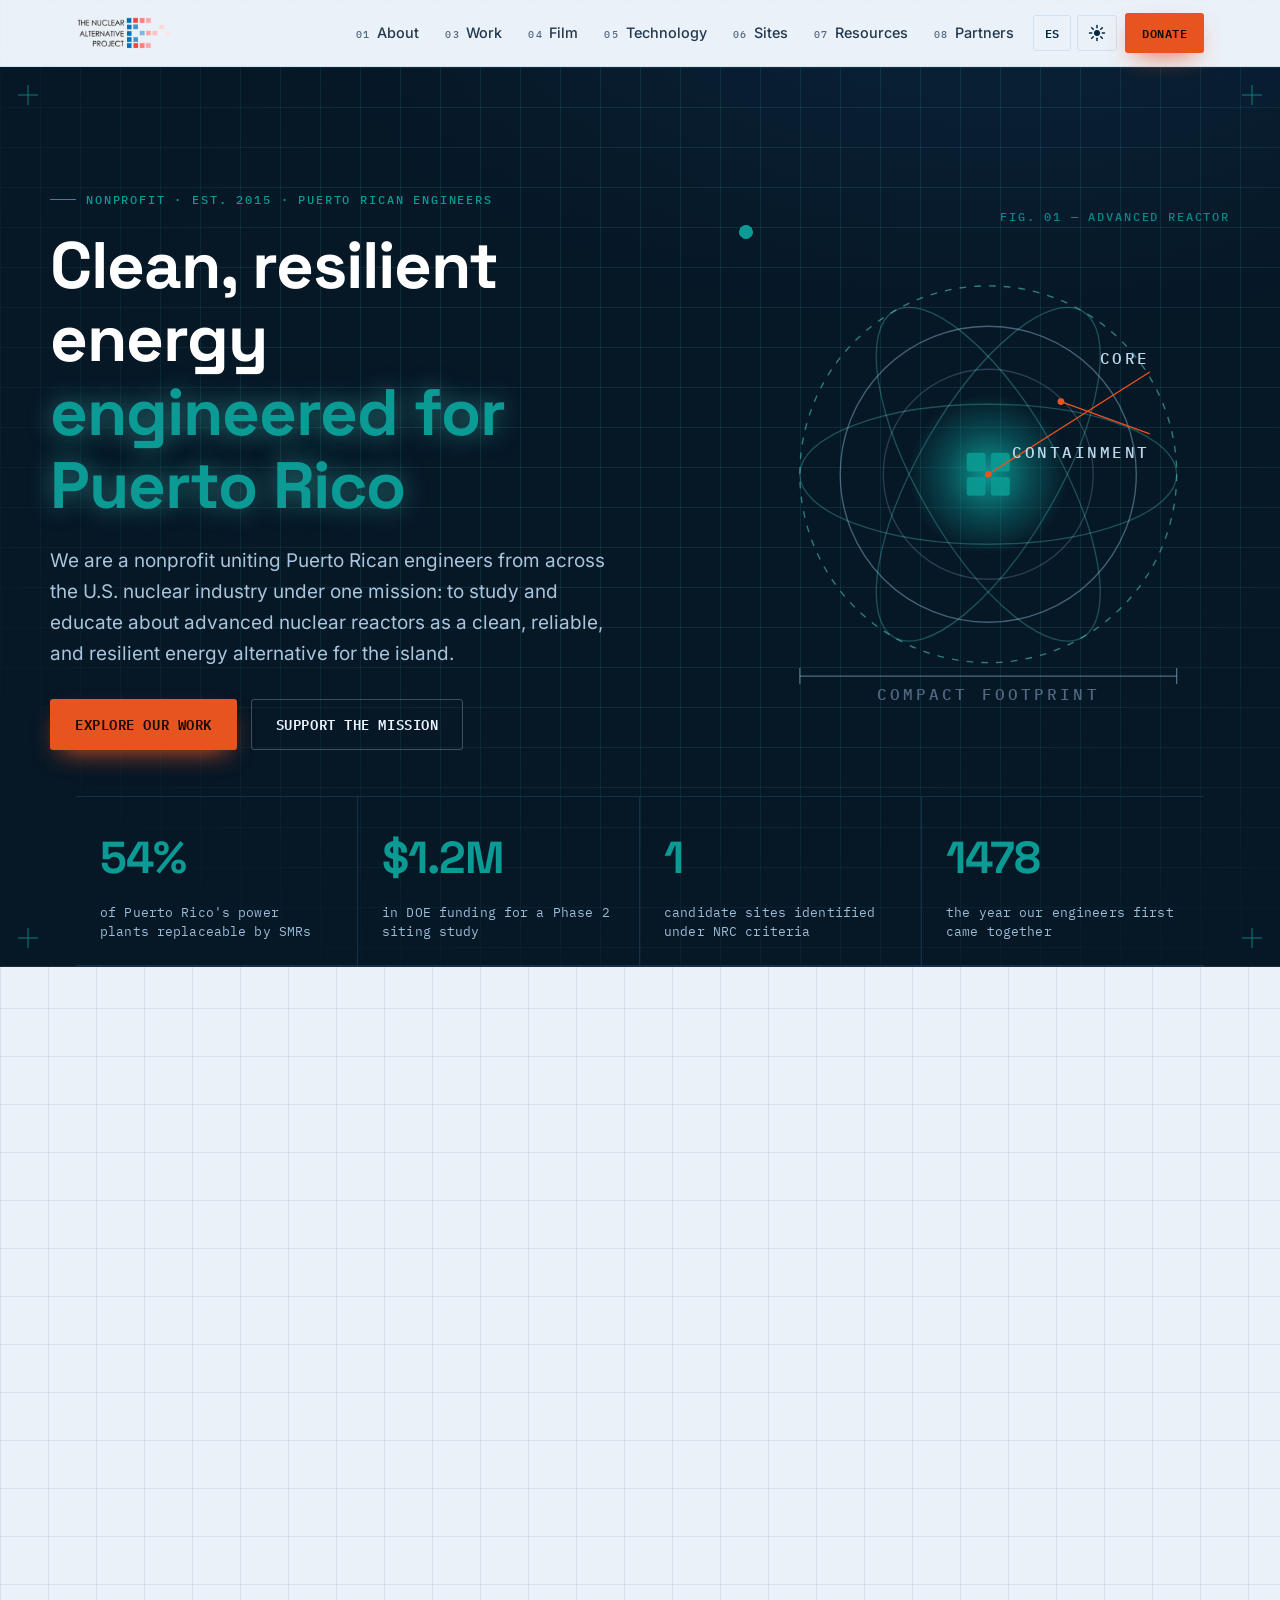
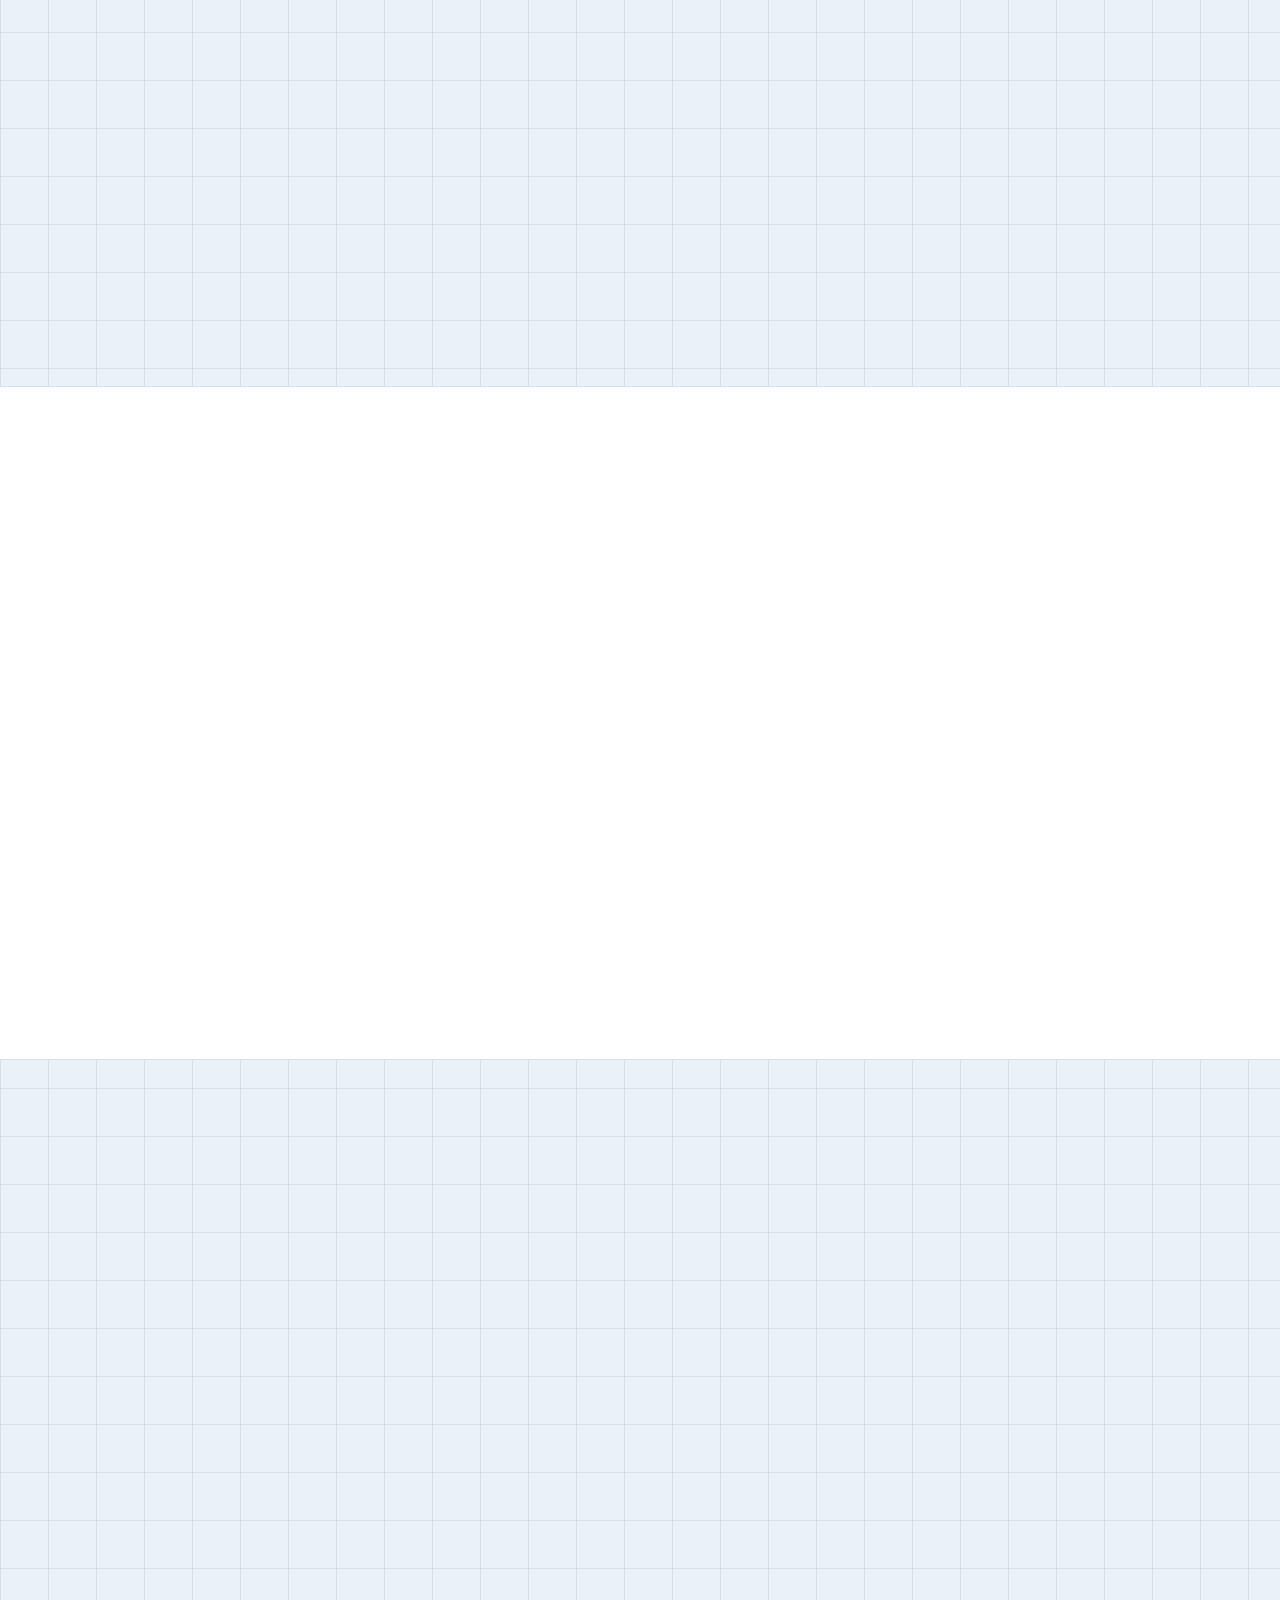
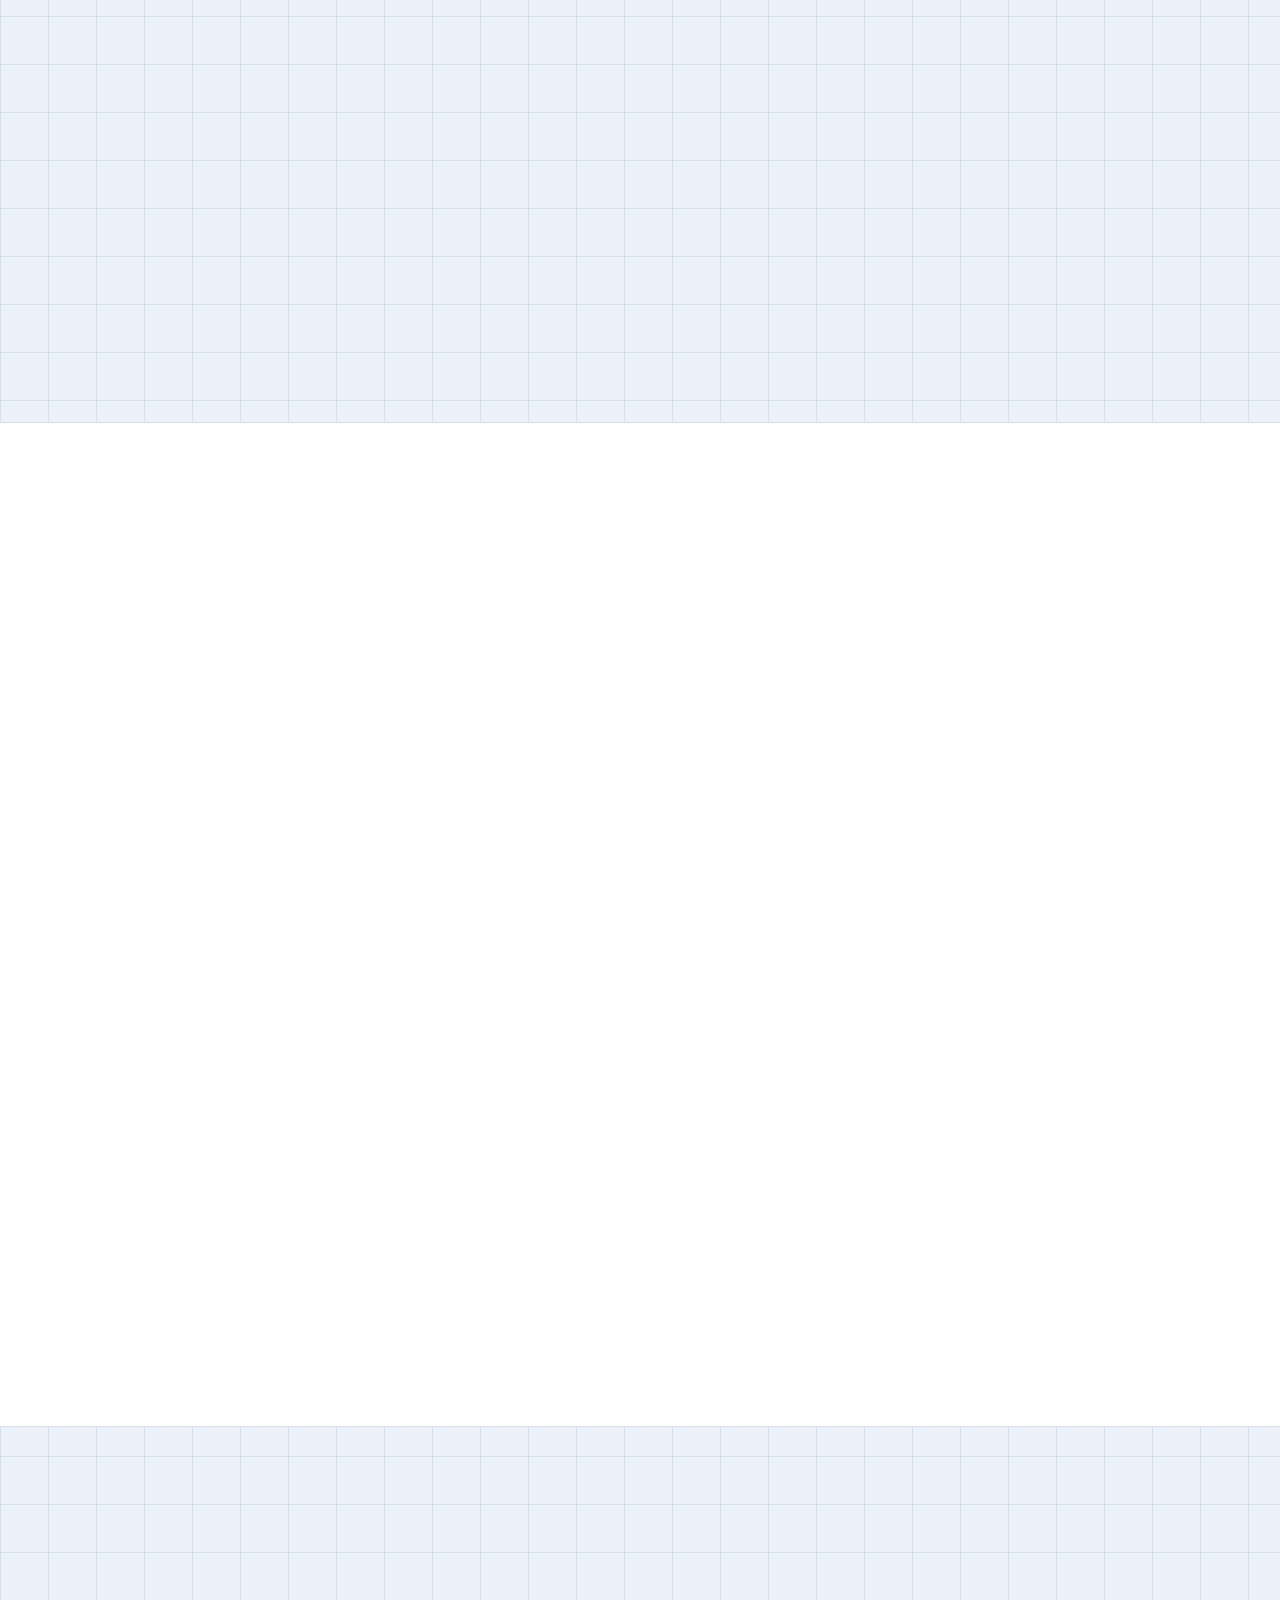
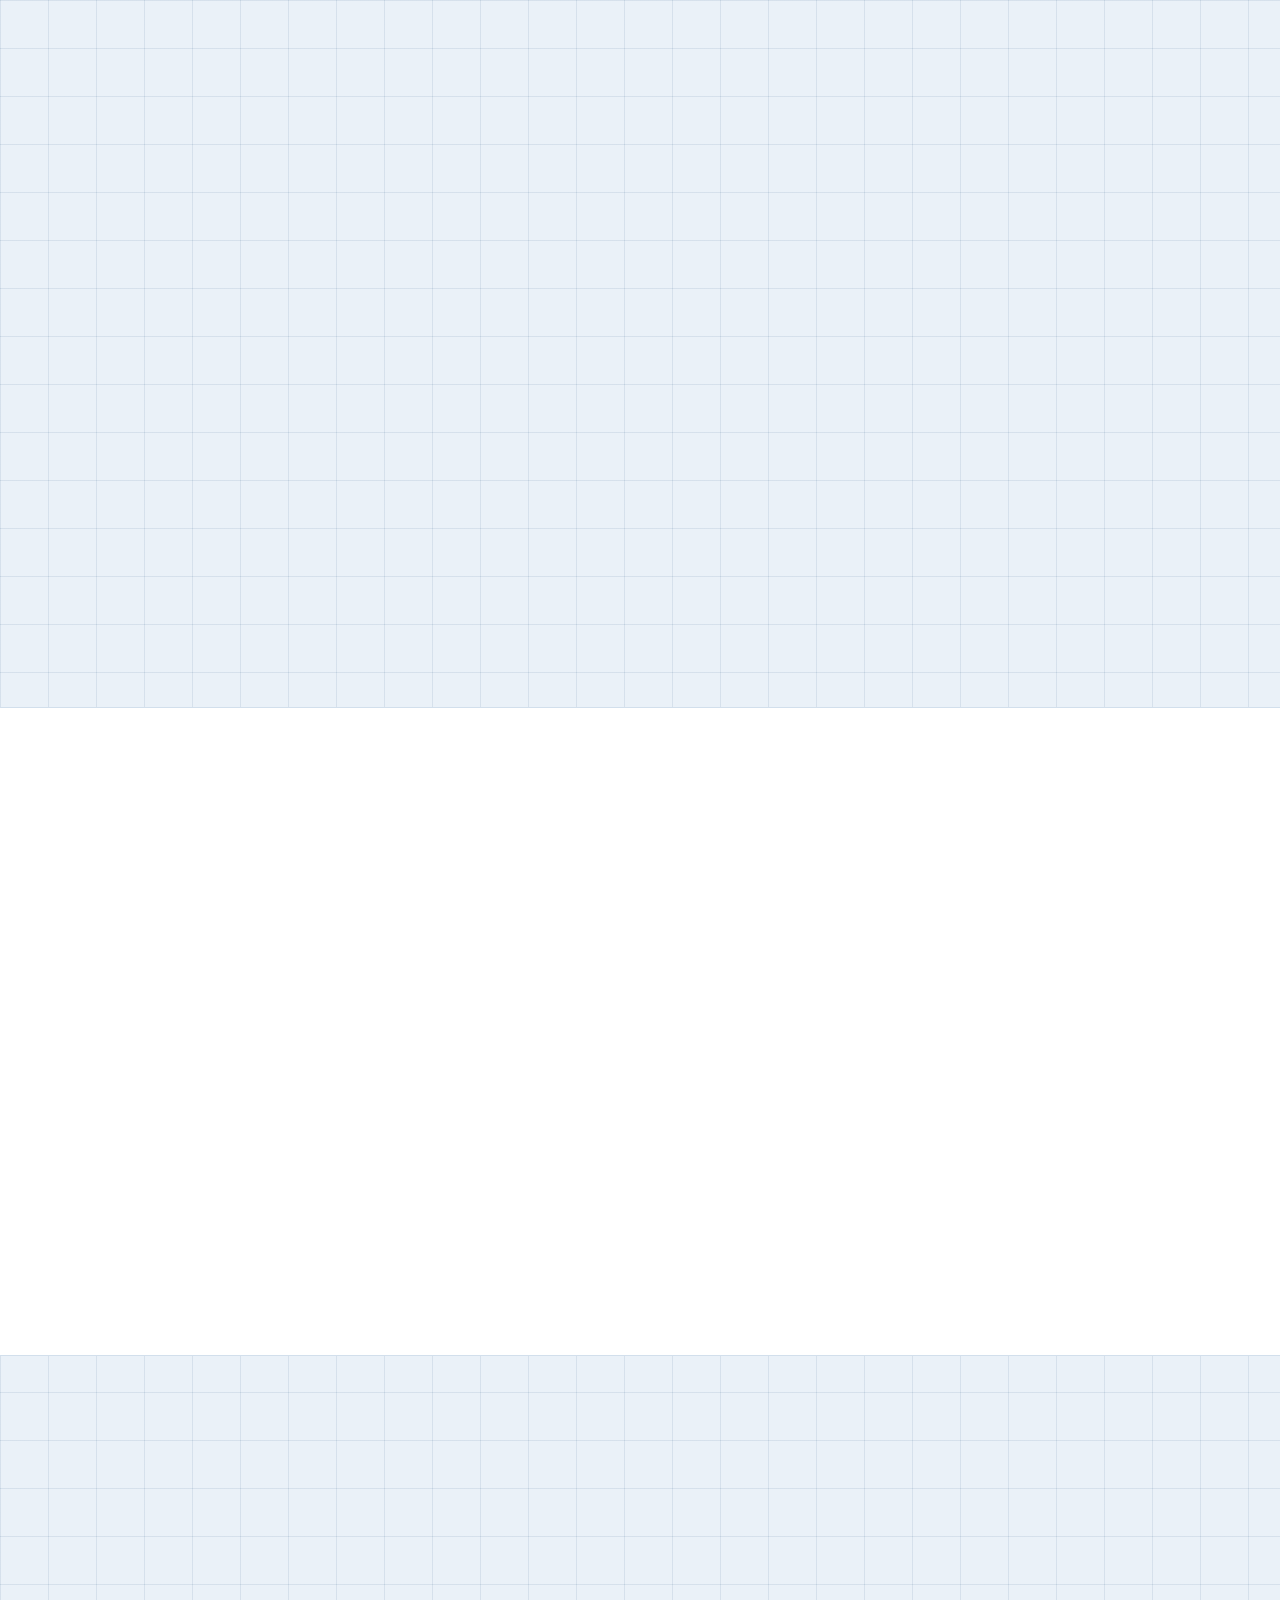
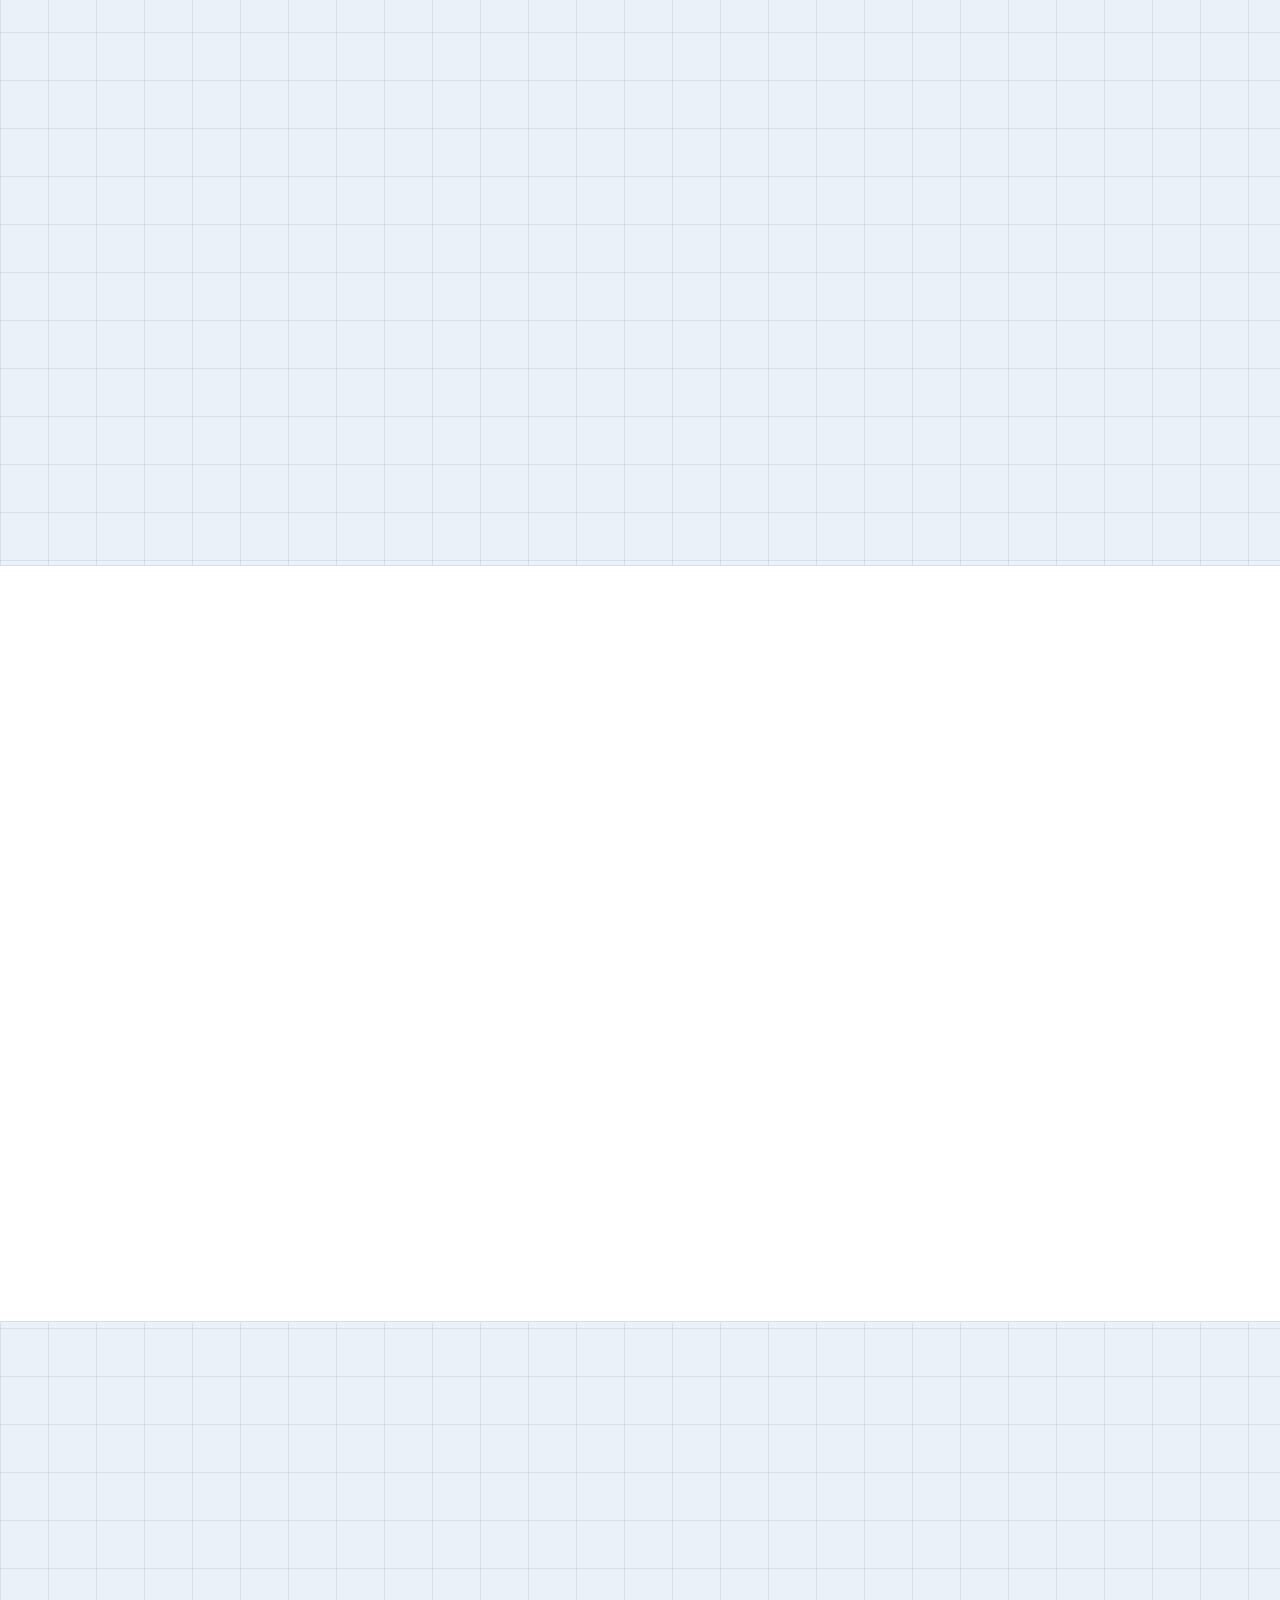
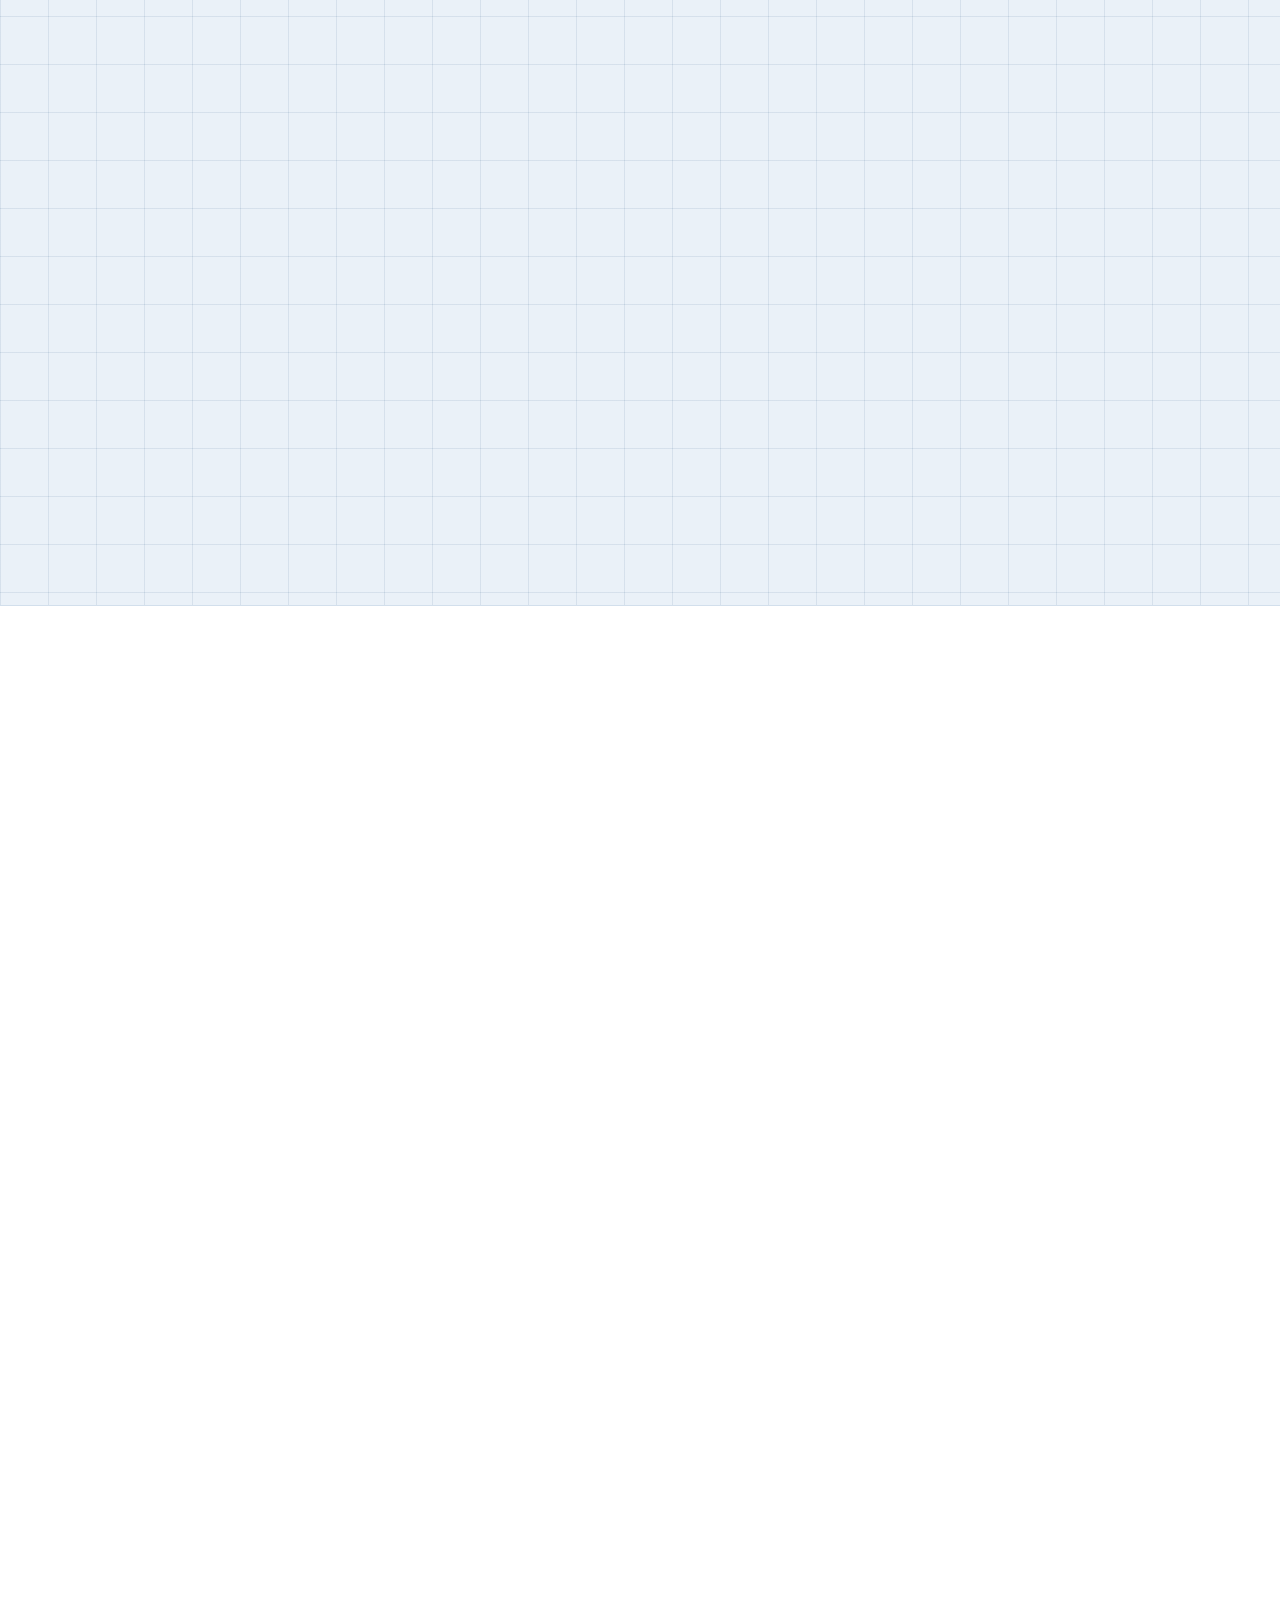
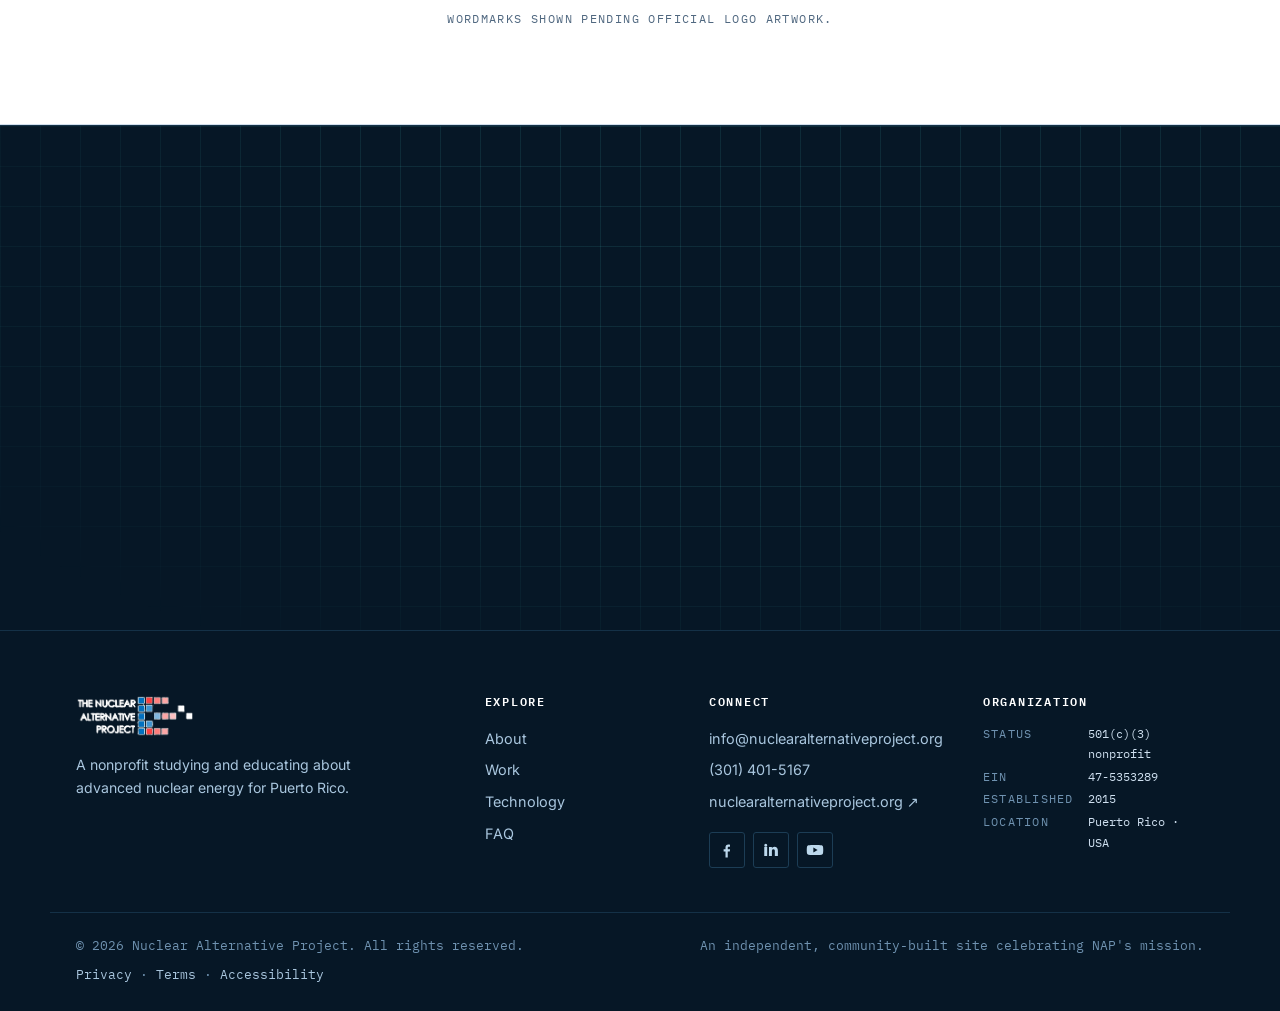
==== commit e67ff5a0: "Record confirmed 501(c)(3) status in structured data and audit Owner confirmed the 501(c)(3) status " ====
--- a/index.html
+++ b/index.html
@@ -29,6 +29,7 @@
     "@type": ["NGO", "Organization"],
     "name": "Nuclear Alternative Project",
     "alternateName": "NAP",
+    "nonprofitStatus": "Nonprofit501c3",
     "url": "https://jengaup.github.io/Nuclear/",
     "logo": "https://jengaup.github.io/Nuclear/assets/logo.png",
     "foundingDate": "2015",
